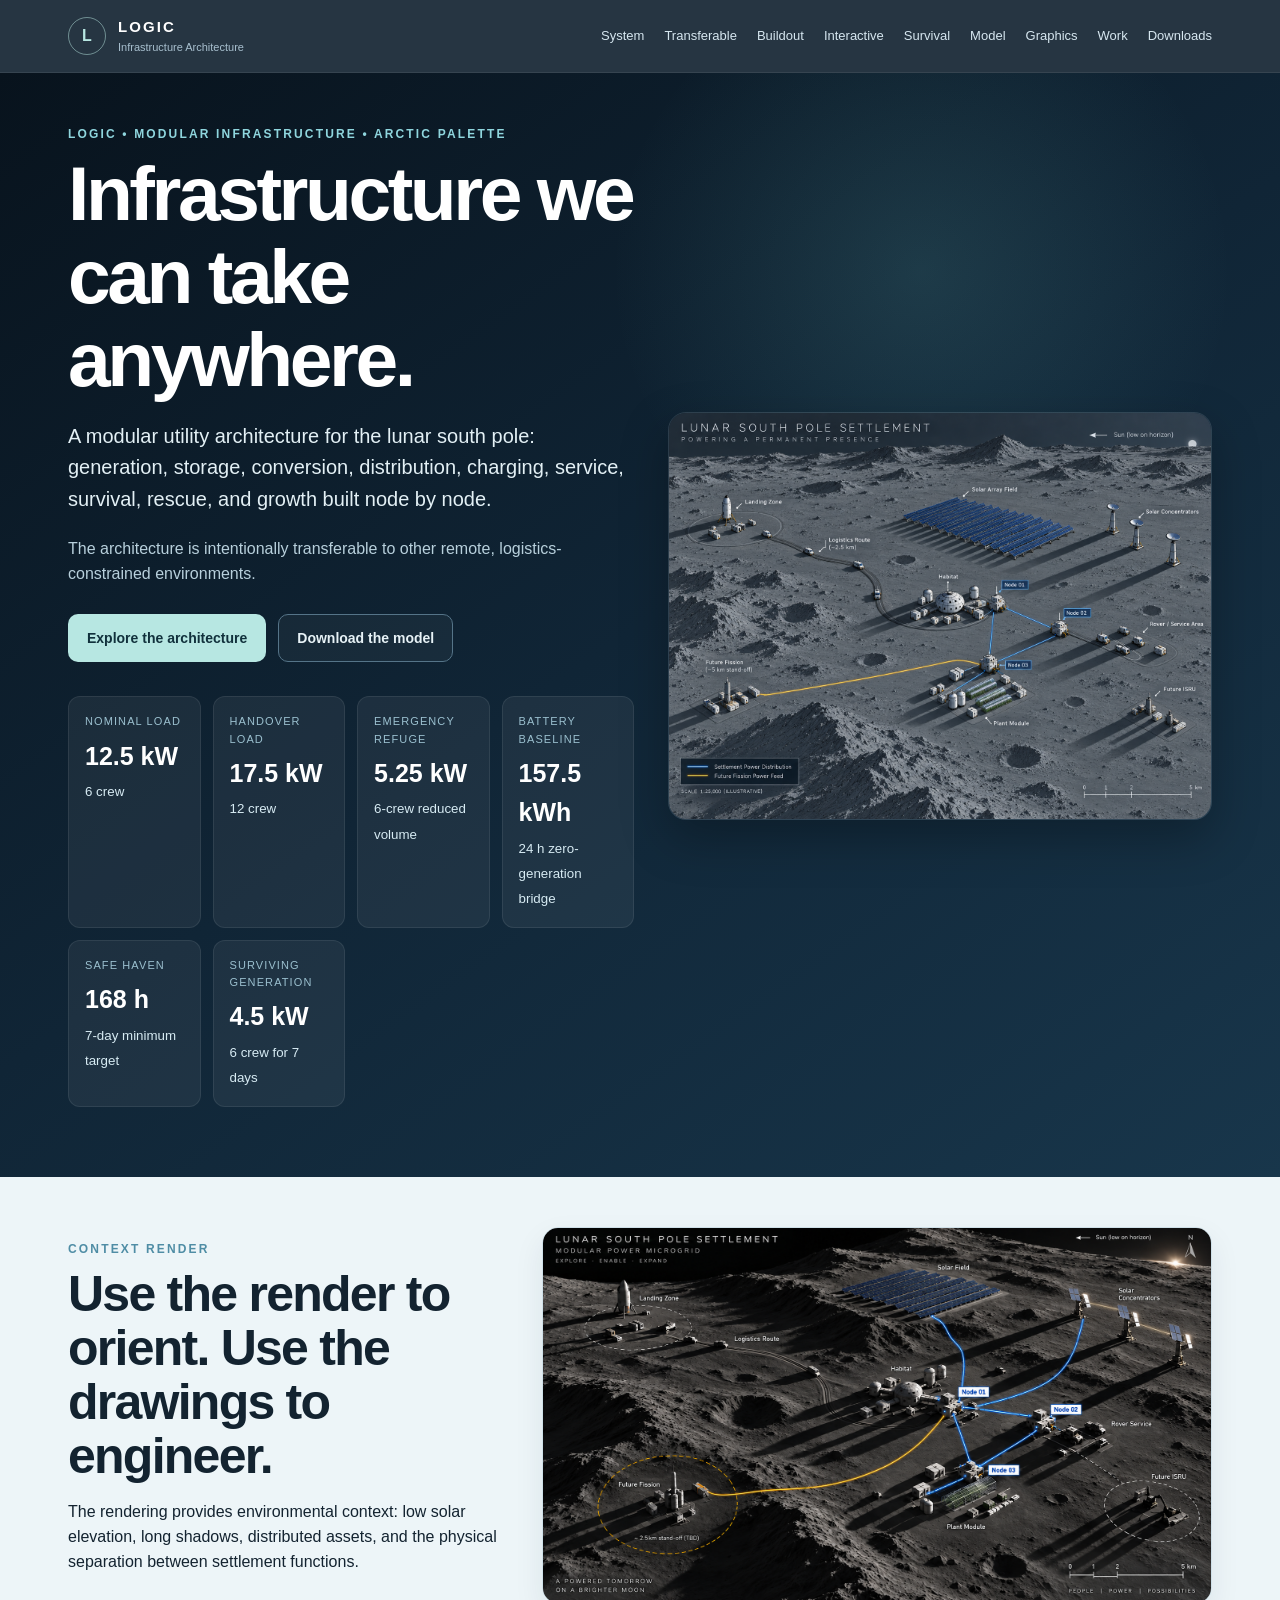
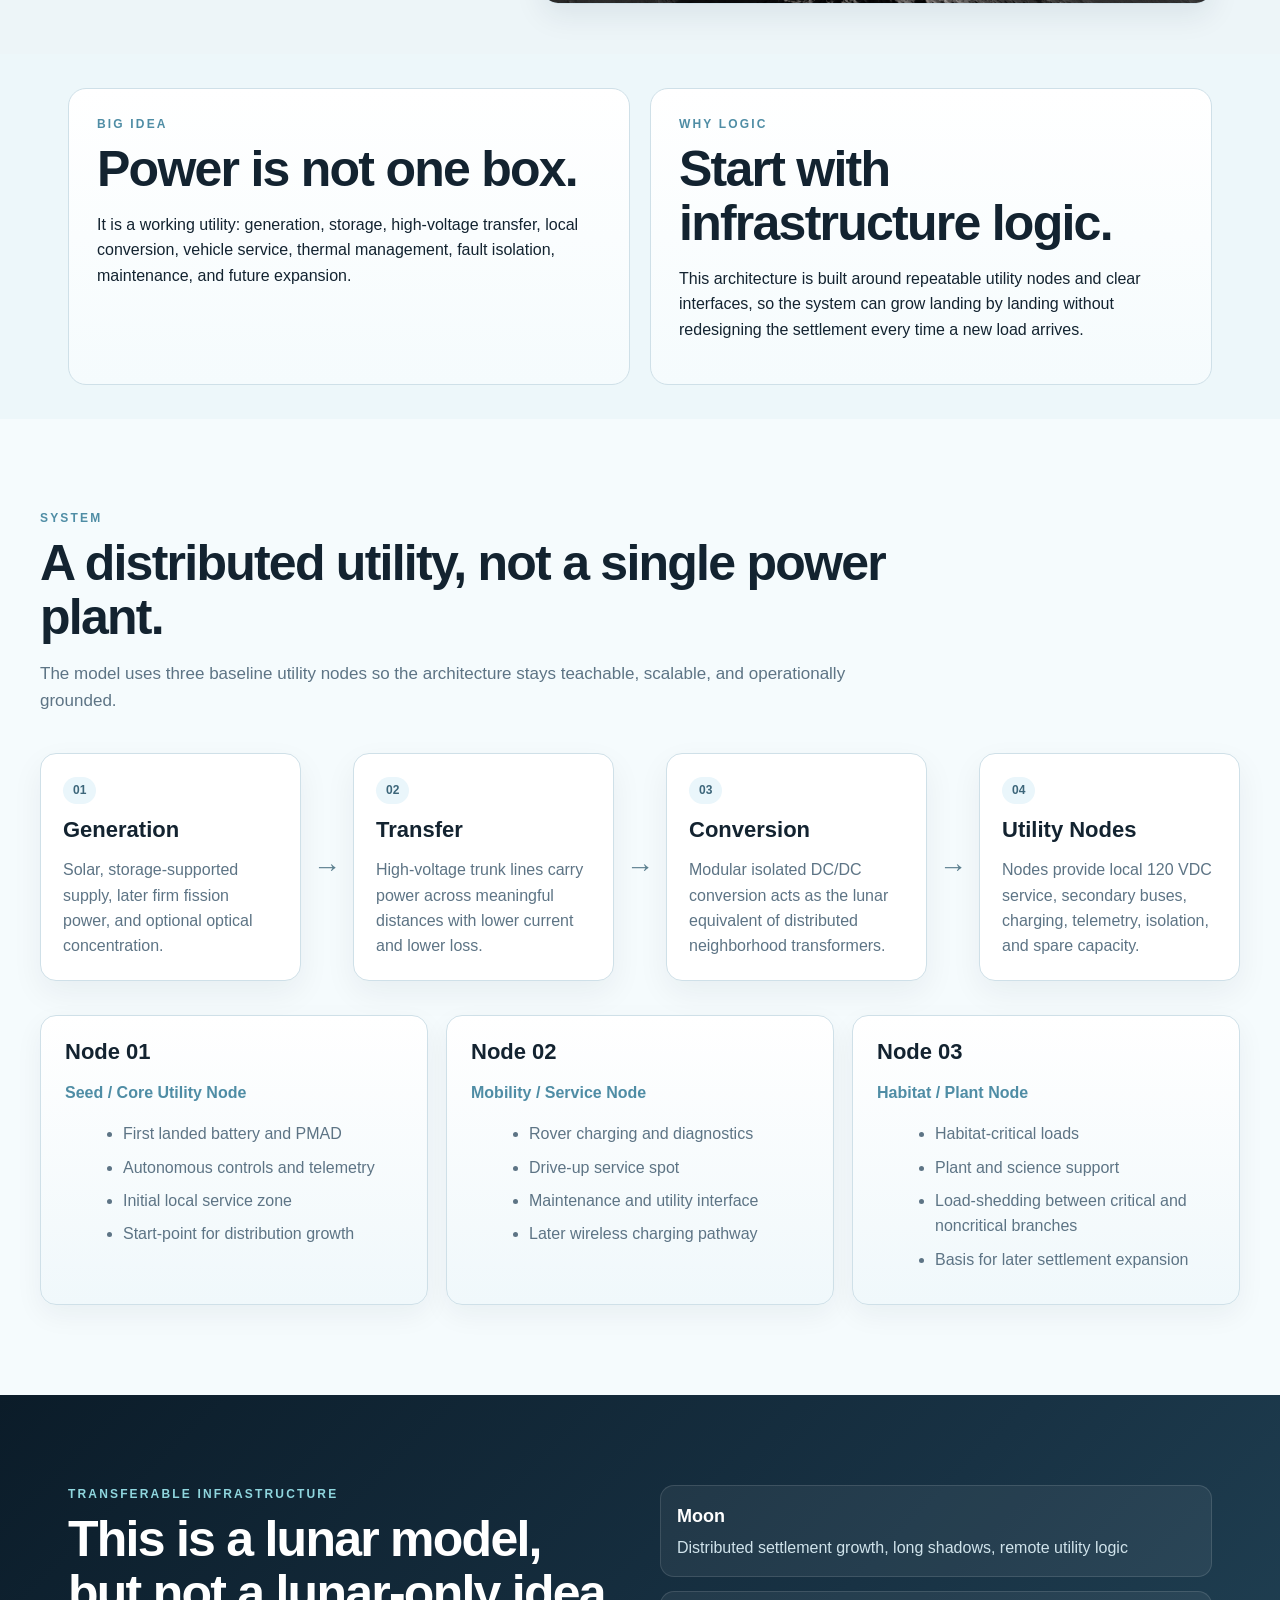
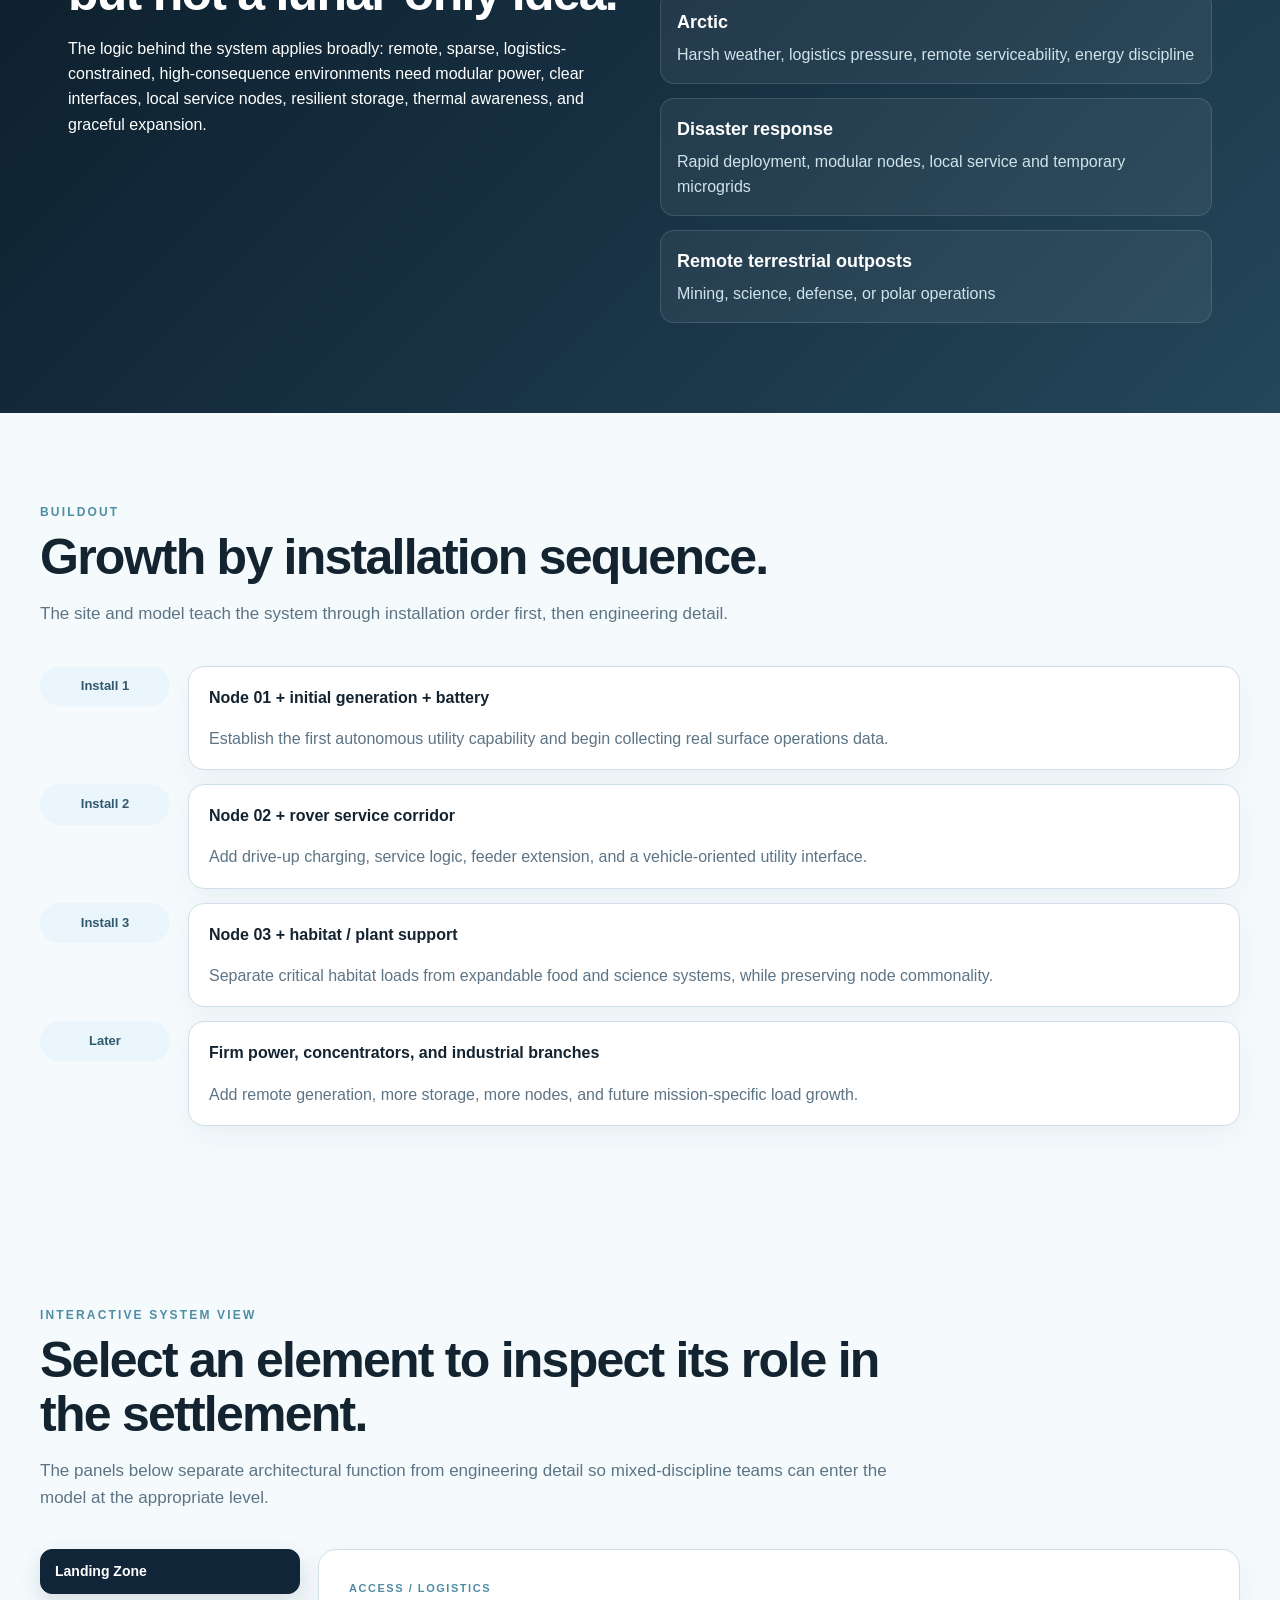
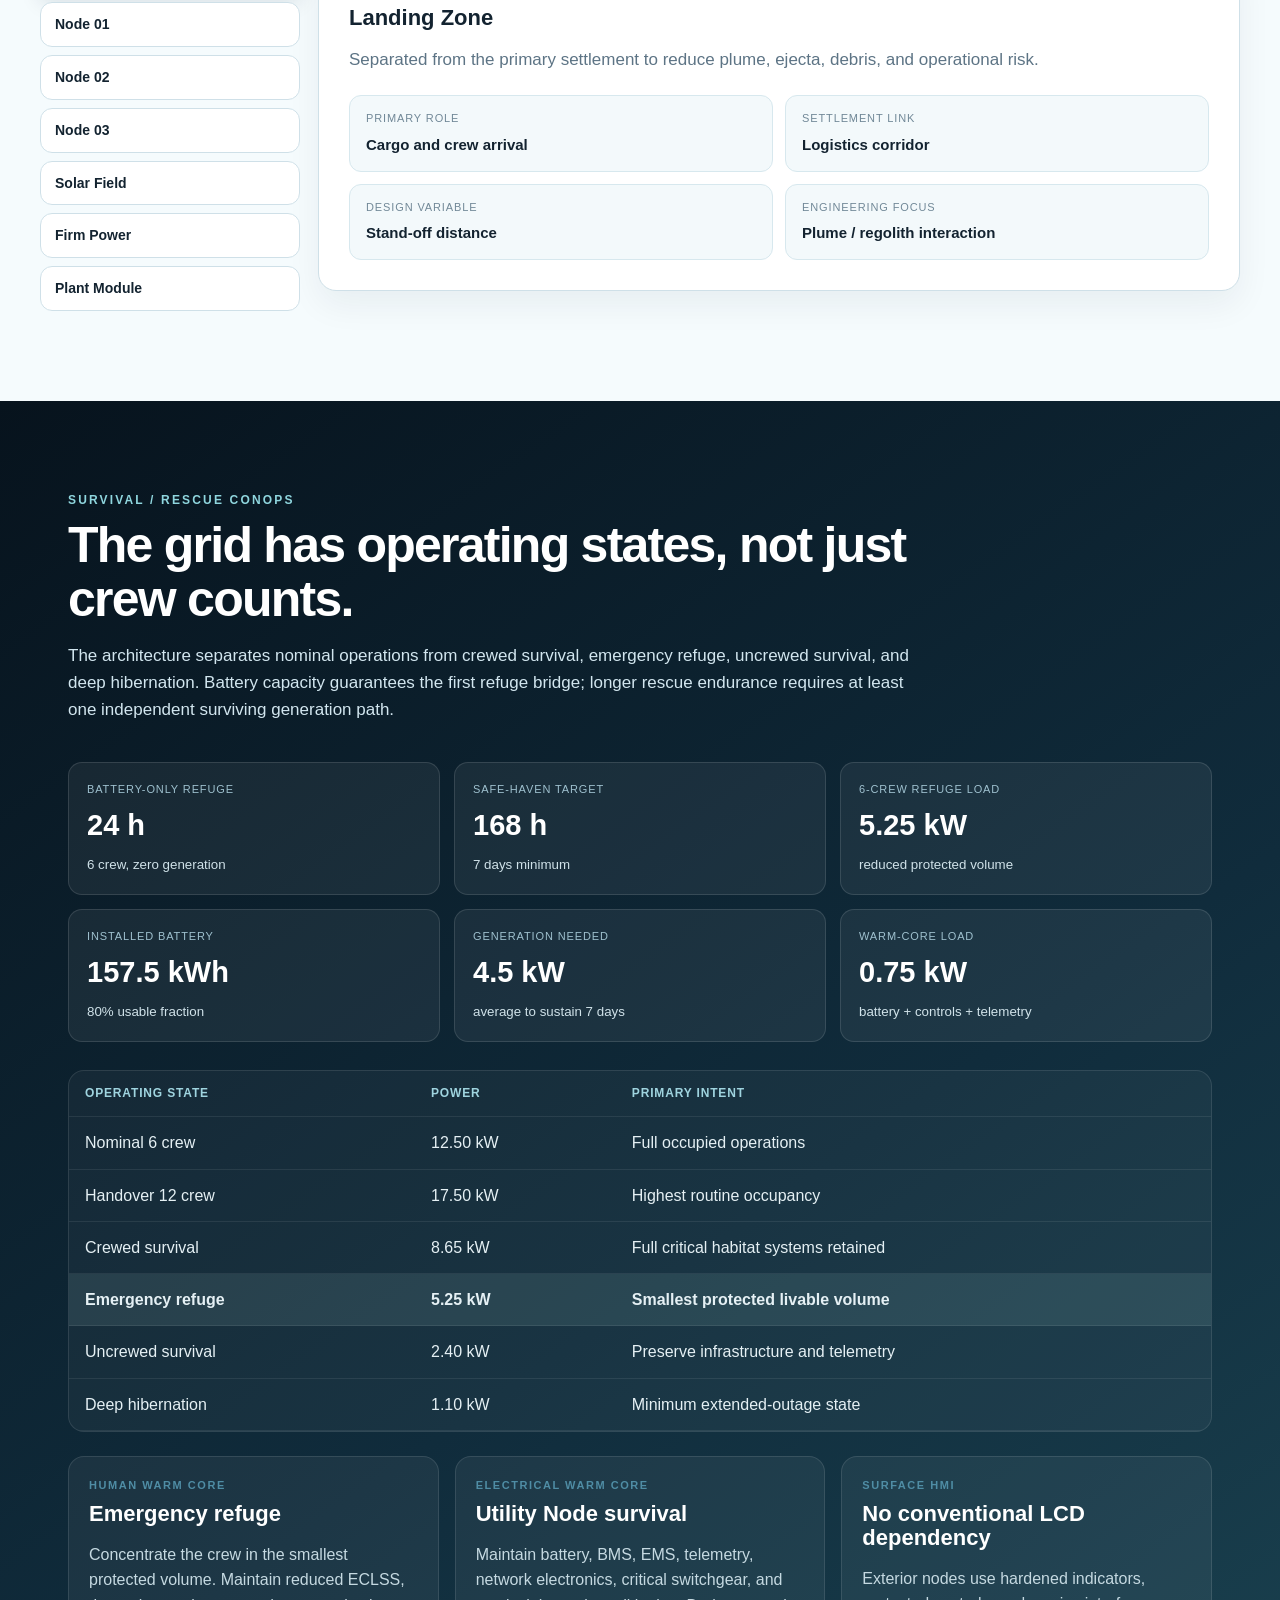
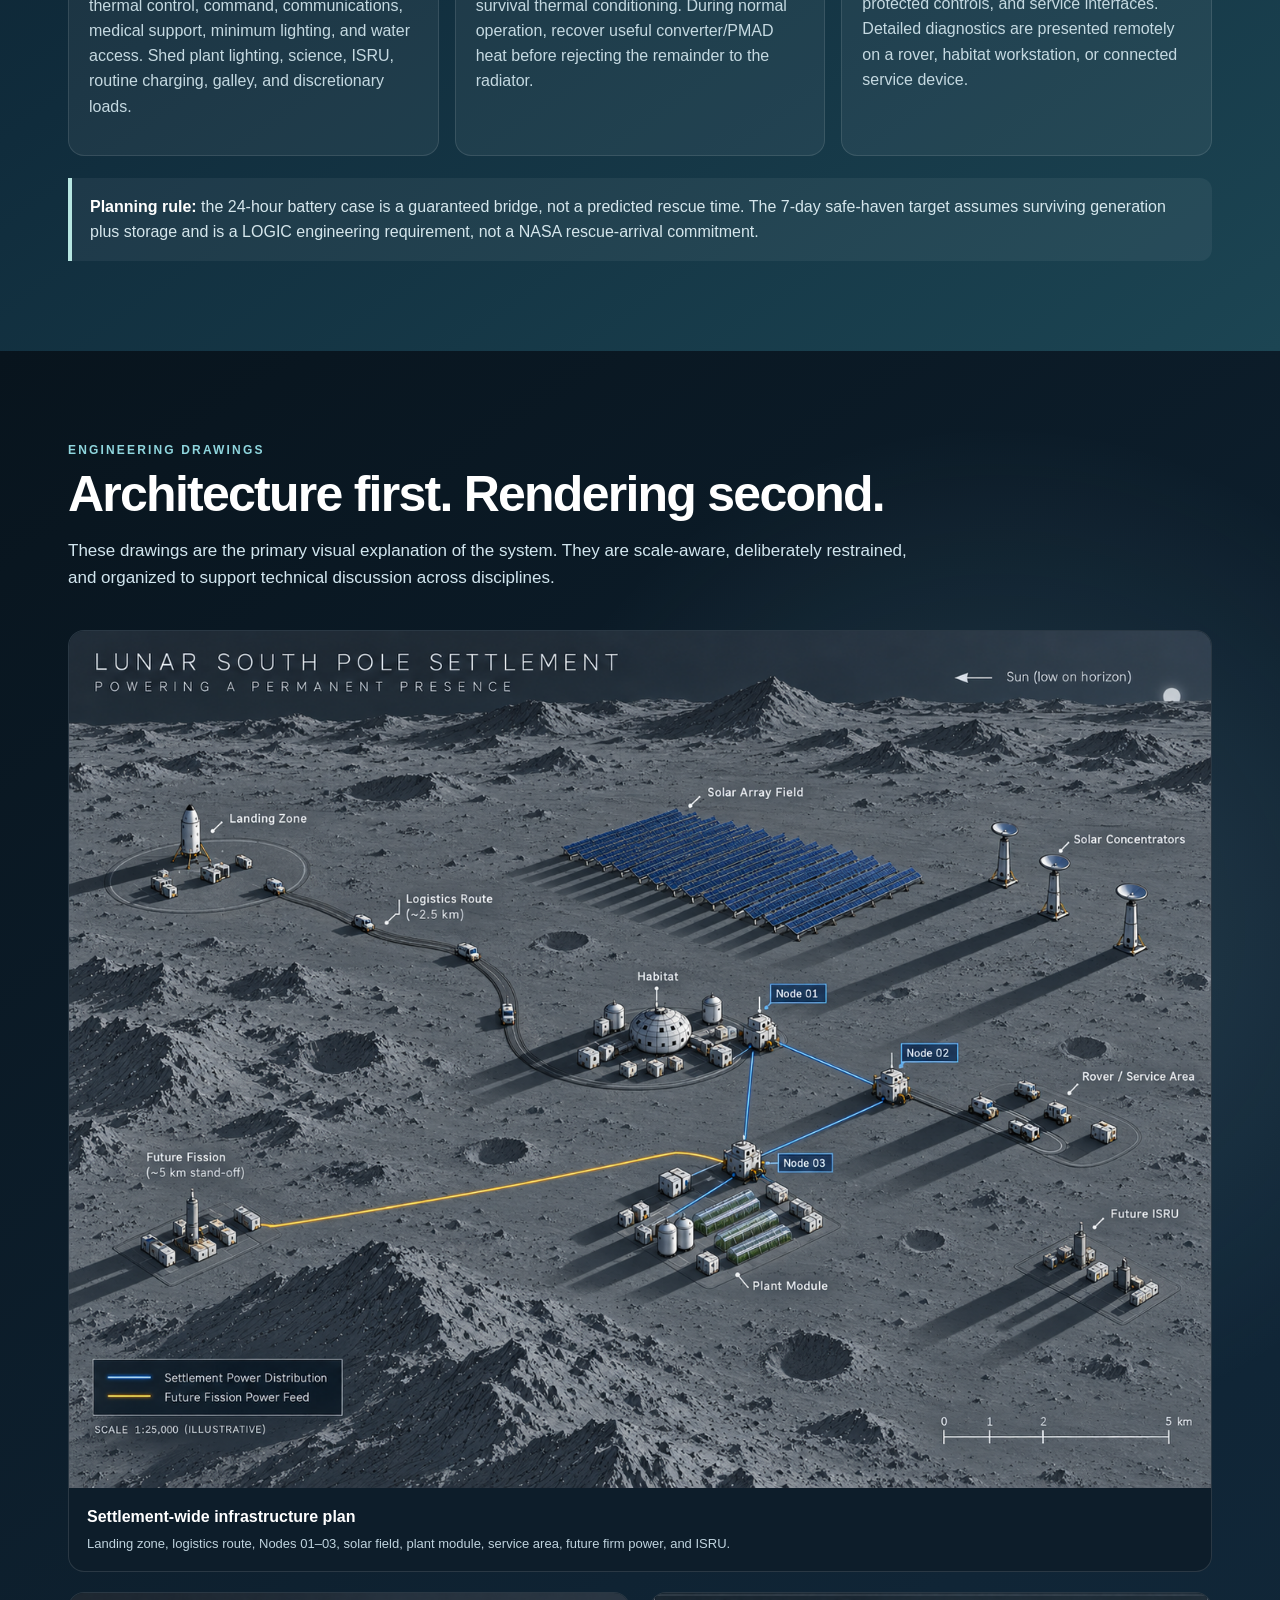
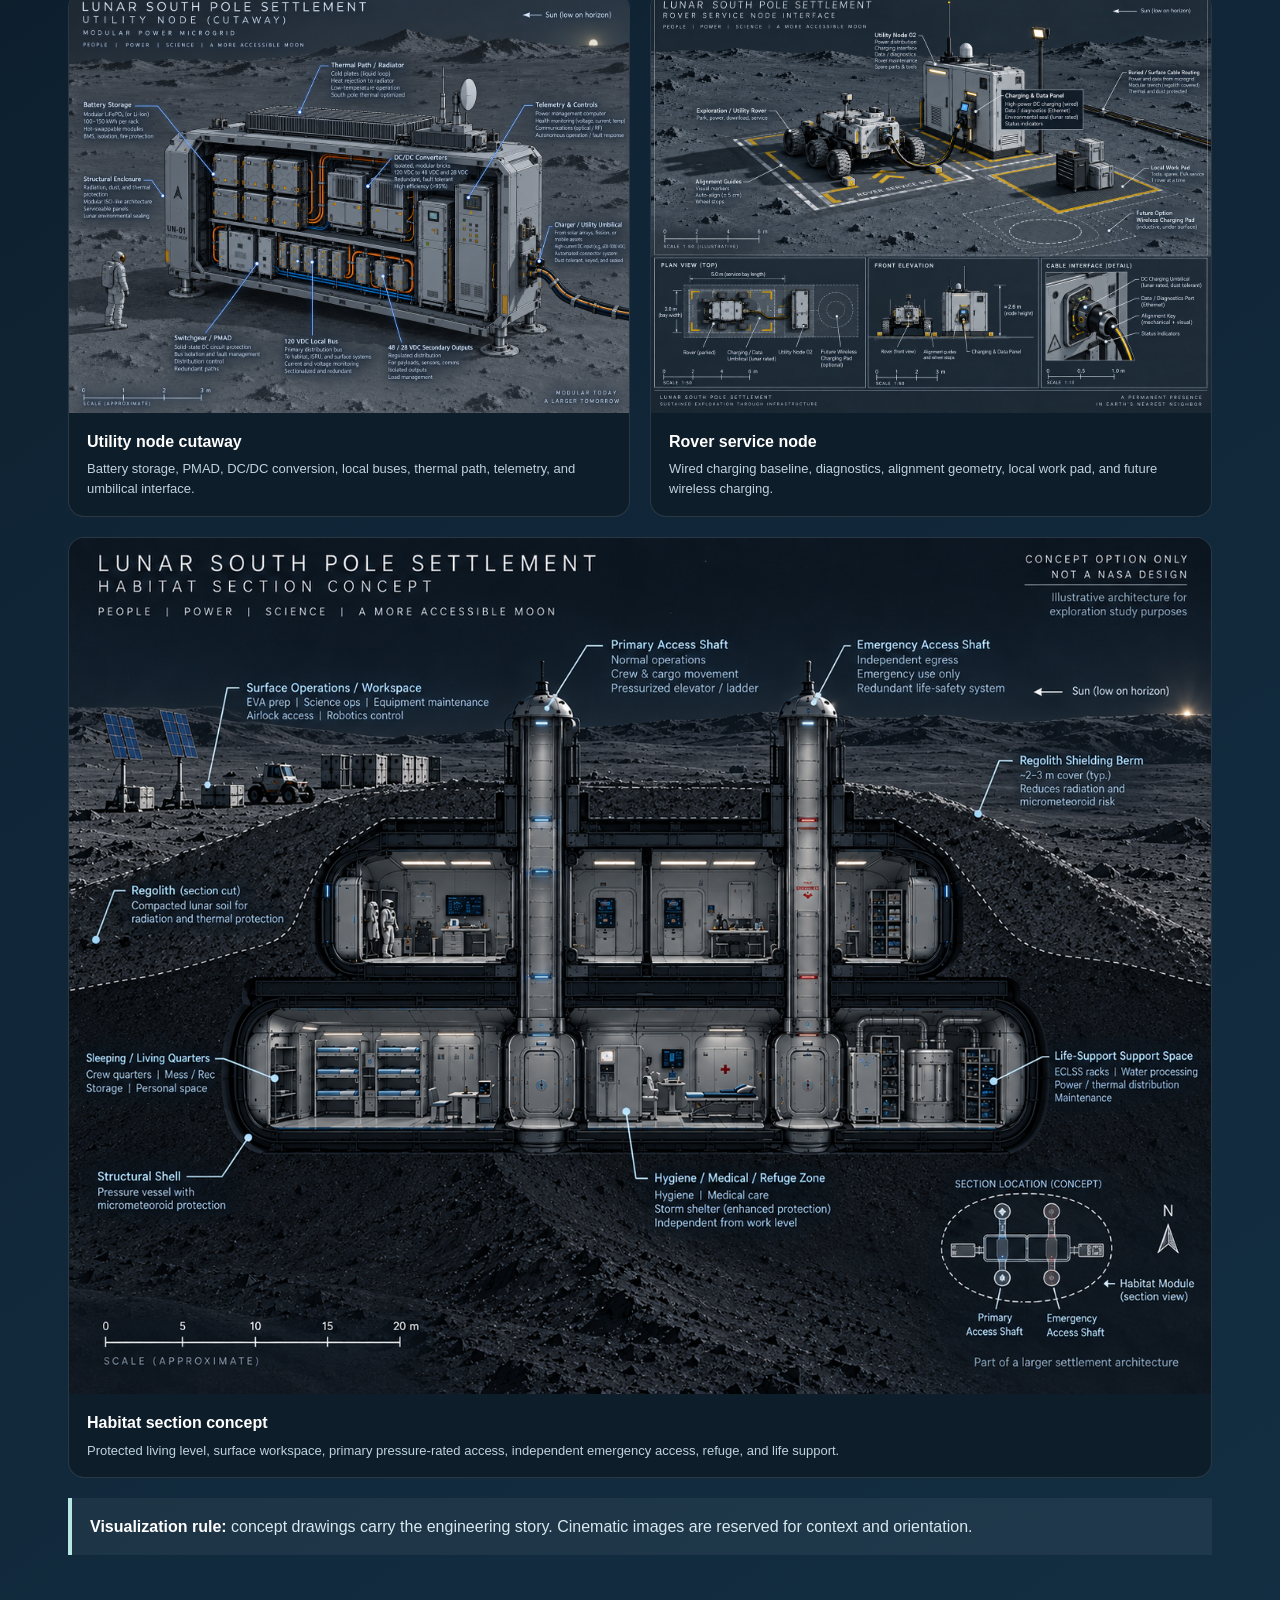
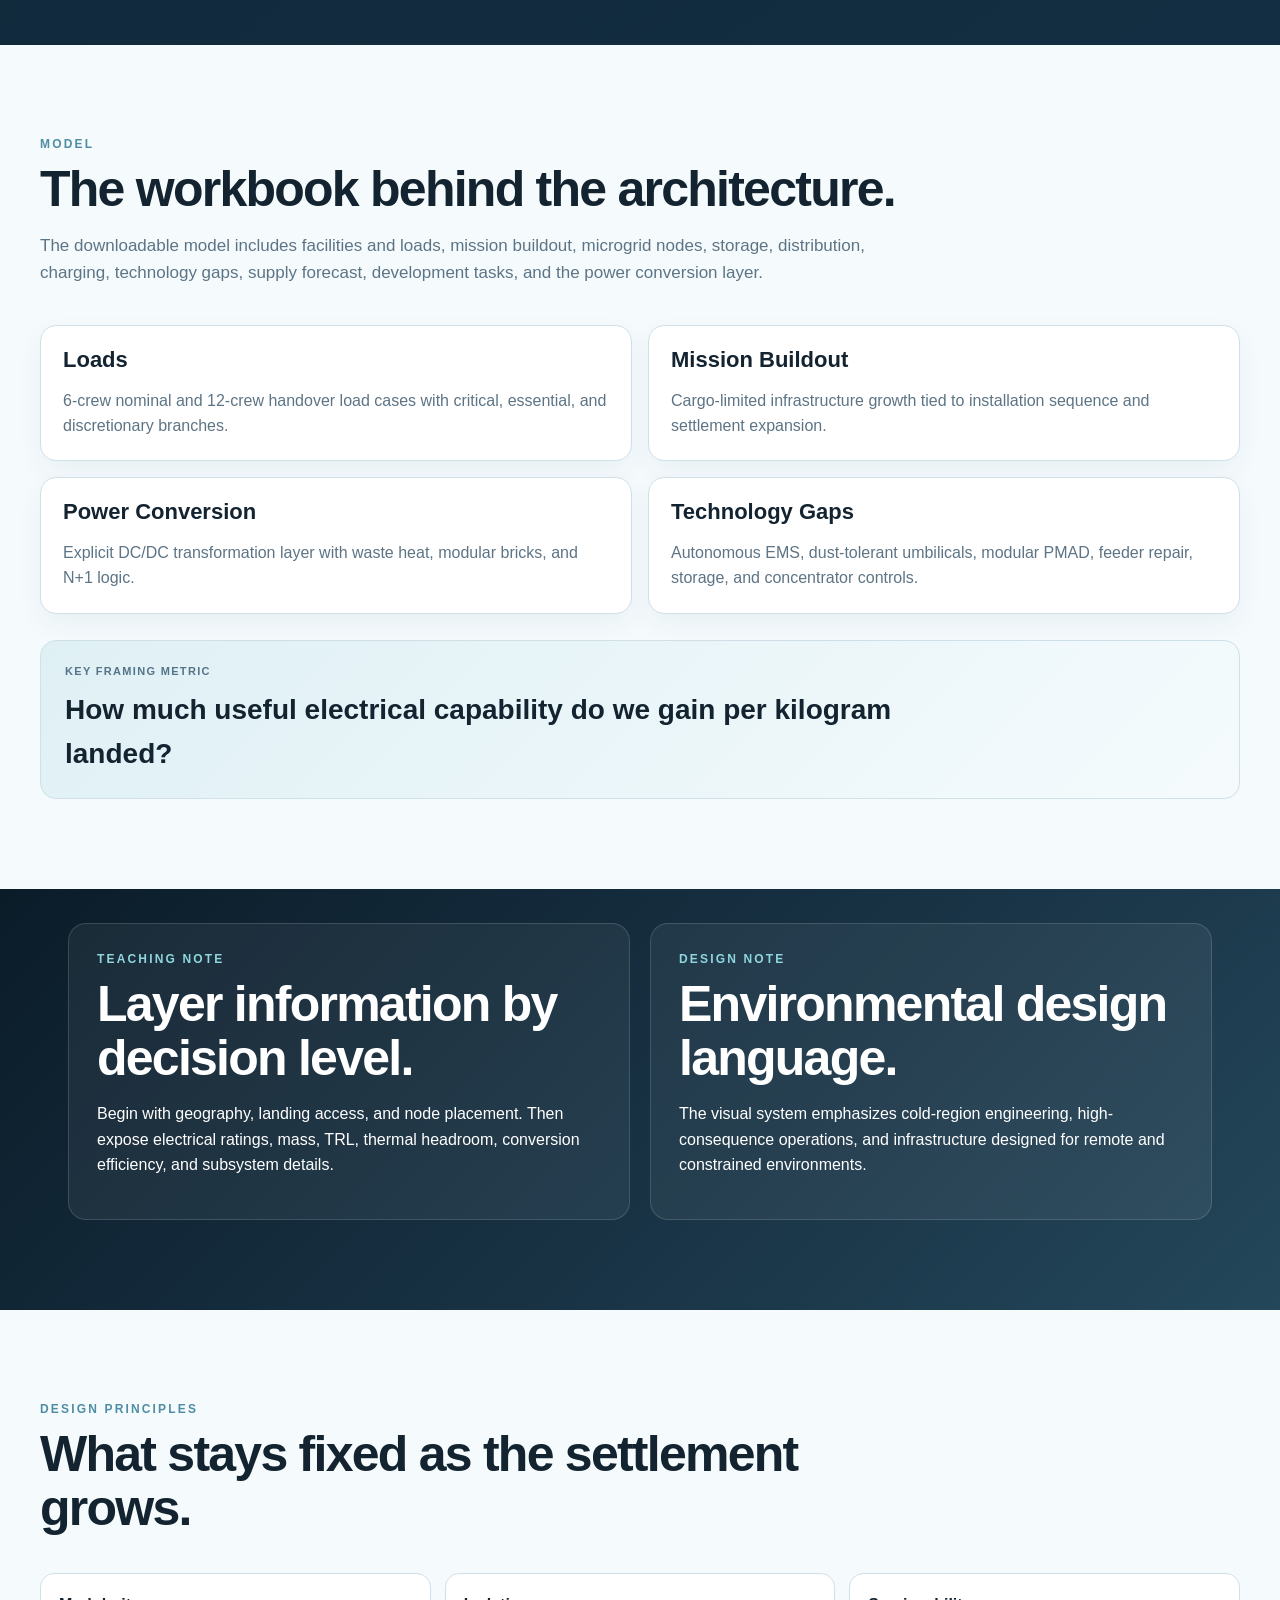
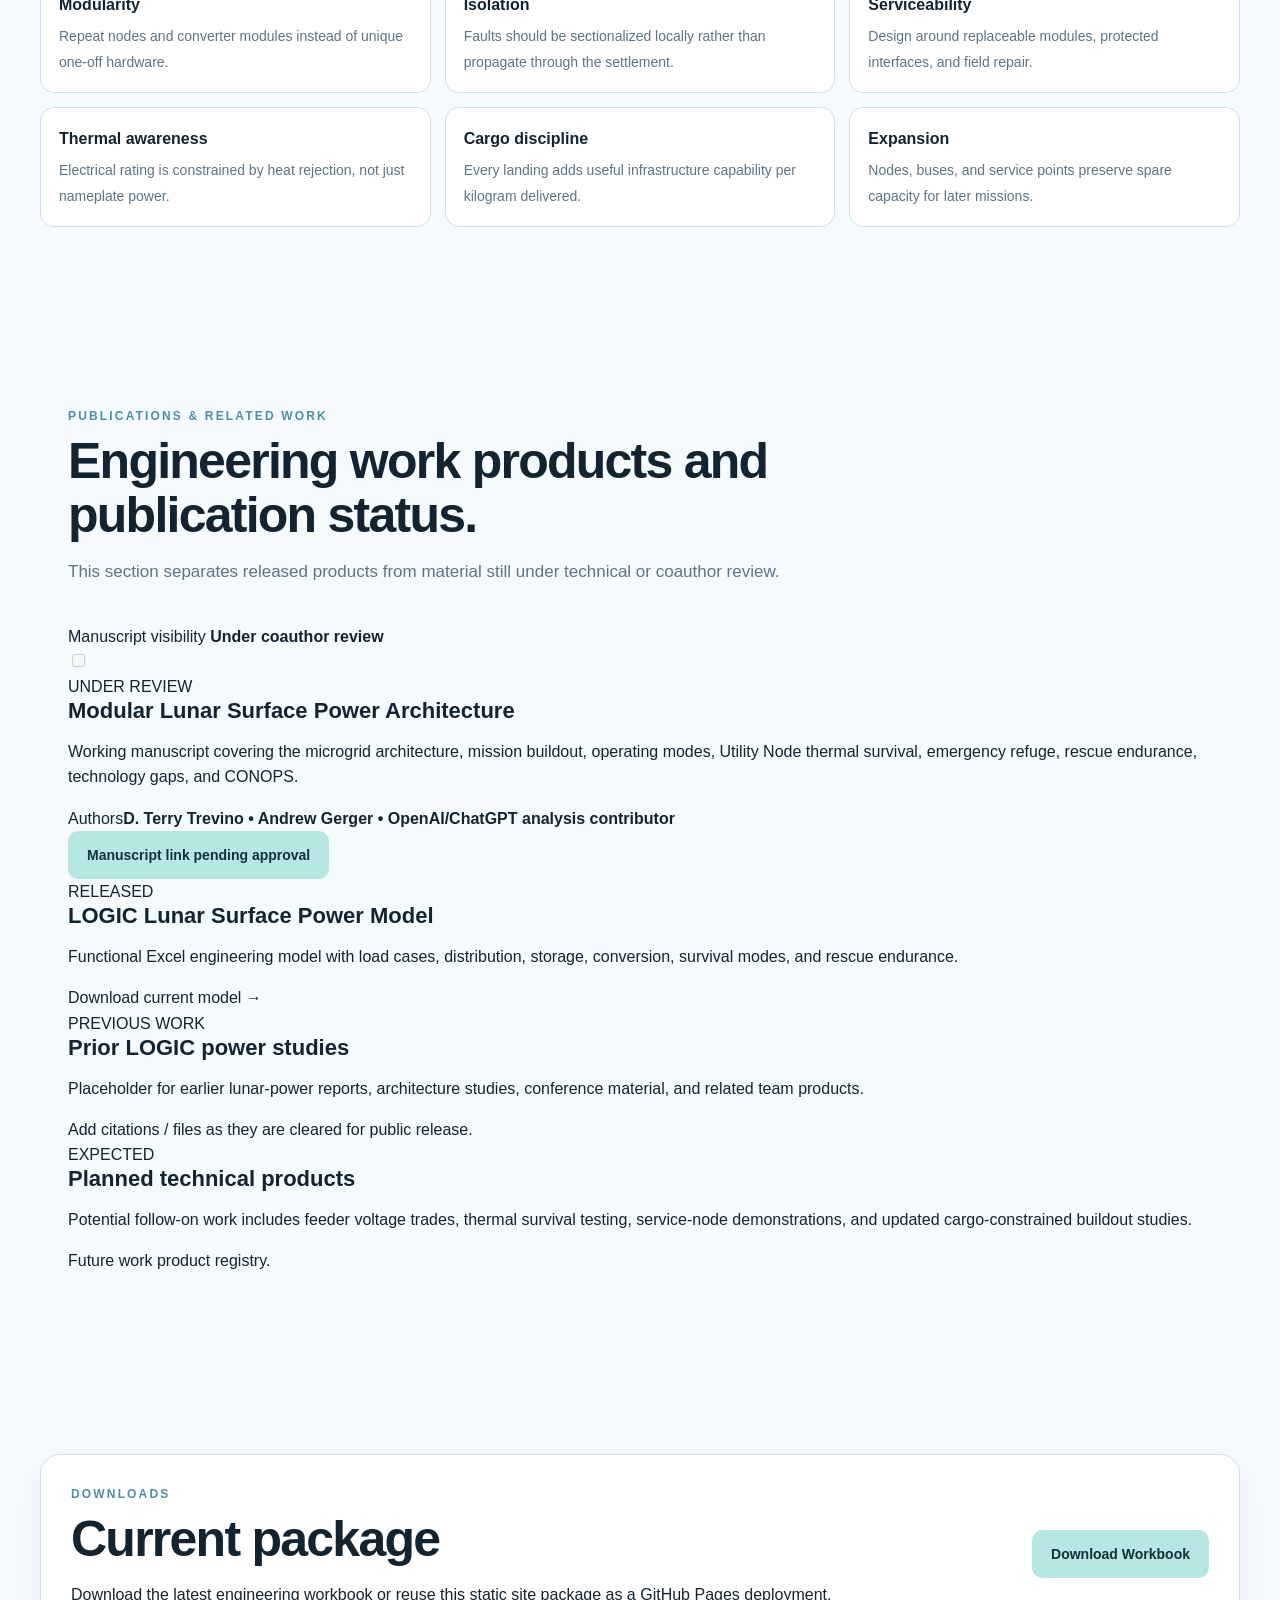
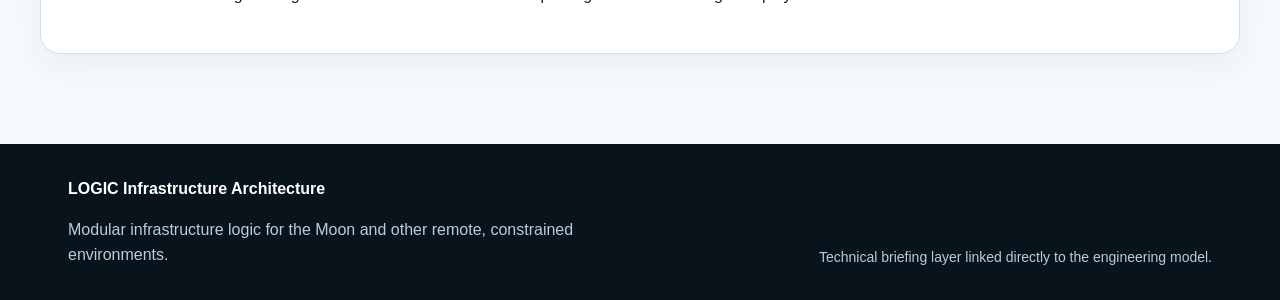
==== index.html @ f807cff0 "Add publication registry and refresh front-page metrics" ====
<!doctype html>
<html lang="en">
<head>
  <meta charset="utf-8" />
  <meta name="viewport" content="width=device-width,initial-scale=1" />
  <meta name="description" content="LOGIC lunar infrastructure and modular power architecture. Transferable utility infrastructure for the Moon, polar environments, and remote outposts." />
  <title>LOGIC Infrastructure Architecture</title>
  <link rel="stylesheet" href="style.css" />
</head>
<body>
  <header class="site-header">
    <div class="wrap nav">
      <a class="brand" href="#top">
        <span class="brand-mark">L</span>
        <span class="brand-text">
          <strong>LOGIC</strong>
          <small>Infrastructure Architecture</small>
        </span>
      </a>
      <nav class="links">
        <a href="#system">System</a>
        <a href="#transferable">Transferable</a>
        <a href="#buildout">Buildout</a>
        <a href="#drilldown">Interactive</a>
        <a href="#survival">Survival</a>
        <a href="#model">Model</a>
        <a href="#graphics">Graphics</a>
        <a href="#work">Work</a>
        <a href="#downloads">Downloads</a>
      </nav>
    </div>
  </header>

  <main id="top">
    <section class="hero">
      <div class="wrap hero-grid">
        <div class="hero-copy">
          <p class="eyebrow">LOGIC • MODULAR INFRASTRUCTURE • ARCTIC PALETTE</p>
          <h1>Infrastructure we can take anywhere.</h1>
          <p class="lead">
            A modular utility architecture for the lunar south pole: generation, storage, conversion, distribution, charging, service, survival, rescue, and growth built node by node.
          </p>
          <p class="sublead">
            The architecture is intentionally transferable to other remote, logistics-constrained environments.
          </p>
          <div class="hero-actions">
            <a class="btn primary" href="#system">Explore the architecture</a>
            <a class="btn secondary" href="LOGIC_Lunar_Surface_Power_Dashboard_v5.xlsx" download>Download the model</a>
          </div>
          <div class="hero-metrics six">
            <div class="metric"><span>Nominal load</span><strong>12.5 kW</strong><small>6 crew</small></div>
            <div class="metric"><span>Handover load</span><strong>17.5 kW</strong><small>12 crew</small></div>
            <div class="metric"><span>Emergency refuge</span><strong>5.25 kW</strong><small>6-crew reduced volume</small></div>
            <div class="metric"><span>Battery baseline</span><strong>157.5 kWh</strong><small>24 h zero-generation bridge</small></div>
            <div class="metric"><span>Safe haven</span><strong>168 h</strong><small>7-day minimum target</small></div>
            <div class="metric"><span>Surviving generation</span><strong>4.5 kW</strong><small>6 crew for 7 days</small></div>
          </div>
        </div>

        <div class="hero-visual">
          <img src="settlement_blueprint.png" alt="Lunar south pole settlement engineering drawing">
        </div>
      </div>
    </section>


    <section class="section context-strip">
      <div class="wrap context-grid">
        <div>
          <p class="eyebrow dark">CONTEXT RENDER</p>
          <h2>Use the render to orient. Use the drawings to engineer.</h2>
          <p>
            The rendering provides environmental context: low solar elevation, long shadows, distributed assets,
            and the physical separation between settlement functions.
          </p>
        </div>
        <img src="lunar_south_pole_settlement_microgrid.png" alt="Lunar settlement context rendering">
      </div>
    </section>

    <section class="section intro-band">
      <div class="wrap split-2">
        <div class="panel soft">
          <p class="eyebrow dark">BIG IDEA</p>
          <h2>Power is not one box.</h2>
          <p>
            It is a working utility: generation, storage, high-voltage transfer, local conversion,
            vehicle service, thermal management, fault isolation, maintenance, and future expansion.
          </p>
        </div>
        <div class="panel soft">
          <p class="eyebrow dark">WHY LOGIC</p>
          <h2>Start with infrastructure logic.</h2>
          <p>
            This architecture is built around repeatable utility nodes and clear interfaces, so the
            system can grow landing by landing without redesigning the settlement every time a new load arrives.
          </p>
        </div>
      </div>
    </section>

    <section class="section wrap" id="system">
      <div class="section-head">
        <p class="eyebrow dark">SYSTEM</p>
        <h2>A distributed utility, not a single power plant.</h2>
        <p>
          The model uses three baseline utility nodes so the architecture stays teachable, scalable,
          and operationally grounded.
        </p>
      </div>

      <div class="process-row">
        <div class="process-card">
          <span>01</span>
          <h3>Generation</h3>
          <p>Solar, storage-supported supply, later firm fission power, and optional optical concentration.</p>
        </div>
        <div class="connector">→</div>
        <div class="process-card">
          <span>02</span>
          <h3>Transfer</h3>
          <p>High-voltage trunk lines carry power across meaningful distances with lower current and lower loss.</p>
        </div>
        <div class="connector">→</div>
        <div class="process-card">
          <span>03</span>
          <h3>Conversion</h3>
          <p>Modular isolated DC/DC conversion acts as the lunar equivalent of distributed neighborhood transformers.</p>
        </div>
        <div class="connector">→</div>
        <div class="process-card">
          <span>04</span>
          <h3>Utility Nodes</h3>
          <p>Nodes provide local 120 VDC service, secondary buses, charging, telemetry, isolation, and spare capacity.</p>
        </div>
      </div>

      <div class="cards three">
        <article class="card ice">
          <h3>Node 01</h3>
          <p class="card-sub">Seed / Core Utility Node</p>
          <ul>
            <li>First landed battery and PMAD</li>
            <li>Autonomous controls and telemetry</li>
            <li>Initial local service zone</li>
            <li>Start-point for distribution growth</li>
          </ul>
        </article>
        <article class="card ice">
          <h3>Node 02</h3>
          <p class="card-sub">Mobility / Service Node</p>
          <ul>
            <li>Rover charging and diagnostics</li>
            <li>Drive-up service spot</li>
            <li>Maintenance and utility interface</li>
            <li>Later wireless charging pathway</li>
          </ul>
        </article>
        <article class="card ice">
          <h3>Node 03</h3>
          <p class="card-sub">Habitat / Plant Node</p>
          <ul>
            <li>Habitat-critical loads</li>
            <li>Plant and science support</li>
            <li>Load-shedding between critical and noncritical branches</li>
            <li>Basis for later settlement expansion</li>
          </ul>
        </article>
      </div>
    </section>

    <section class="section cold" id="transferable">
      <div class="wrap transferable-grid">
        <div>
          <p class="eyebrow">TRANSFERABLE INFRASTRUCTURE</p>
          <h2>This is a lunar model, but not a lunar-only idea.</h2>
          <p>
            The logic behind the system applies broadly: remote, sparse, logistics-constrained, high-consequence environments
            need modular power, clear interfaces, local service nodes, resilient storage, thermal awareness, and graceful expansion.
          </p>
        </div>
        <div class="transfer-list">
          <div><strong>Moon</strong><span>Distributed settlement growth, long shadows, remote utility logic</span></div>
          <div><strong>Arctic</strong><span>Harsh weather, logistics pressure, remote serviceability, energy discipline</span></div>
          <div><strong>Disaster response</strong><span>Rapid deployment, modular nodes, local service and temporary microgrids</span></div>
          <div><strong>Remote terrestrial outposts</strong><span>Mining, science, defense, or polar operations</span></div>
        </div>
      </div>
    </section>

    <section class="section wrap" id="buildout">
      <div class="section-head">
        <p class="eyebrow dark">BUILDOUT</p>
        <h2>Growth by installation sequence.</h2>
        <p>
          The site and model teach the system through installation order first, then engineering detail.
        </p>
      </div>

      <div class="timeline">
        <div class="time-item">
          <div class="time-tag">Install 1</div>
          <div class="time-body"><strong>Node 01 + initial generation + battery</strong><p>Establish the first autonomous utility capability and begin collecting real surface operations data.</p></div>
        </div>
        <div class="time-item">
          <div class="time-tag">Install 2</div>
          <div class="time-body"><strong>Node 02 + rover service corridor</strong><p>Add drive-up charging, service logic, feeder extension, and a vehicle-oriented utility interface.</p></div>
        </div>
        <div class="time-item">
          <div class="time-tag">Install 3</div>
          <div class="time-body"><strong>Node 03 + habitat / plant support</strong><p>Separate critical habitat loads from expandable food and science systems, while preserving node commonality.</p></div>
        </div>
        <div class="time-item">
          <div class="time-tag">Later</div>
          <div class="time-body"><strong>Firm power, concentrators, and industrial branches</strong><p>Add remote generation, more storage, more nodes, and future mission-specific load growth.</p></div>
        </div>
      </div>
    </section>


    <section class="section wrap" id="drilldown">
      <div class="section-head">
        <p class="eyebrow dark">INTERACTIVE SYSTEM VIEW</p>
        <h2>Select an element to inspect its role in the settlement.</h2>
        <p>
          The panels below separate architectural function from engineering detail so mixed-discipline teams
          can enter the model at the appropriate level.
        </p>
      </div>

      <div class="interactive-shell">
        <div class="interactive-menu" role="tablist" aria-label="Infrastructure elements">
          <button class="system-tab active" data-target="landing">Landing Zone</button>
          <button class="system-tab" data-target="node01">Node 01</button>
          <button class="system-tab" data-target="node02">Node 02</button>
          <button class="system-tab" data-target="node03">Node 03</button>
          <button class="system-tab" data-target="solar">Solar Field</button>
          <button class="system-tab" data-target="fission">Firm Power</button>
          <button class="system-tab" data-target="plant">Plant Module</button>
        </div>

        <div class="interactive-detail">
          <article class="system-panel active" id="panel-landing">
            <p class="panel-kicker">ACCESS / LOGISTICS</p>
            <h3>Landing Zone</h3>
            <p>Separated from the primary settlement to reduce plume, ejecta, debris, and operational risk.</p>
            <div class="detail-grid">
              <div><span>Primary role</span><strong>Cargo and crew arrival</strong></div>
              <div><span>Settlement link</span><strong>Logistics corridor</strong></div>
              <div><span>Design variable</span><strong>Stand-off distance</strong></div>
              <div><span>Engineering focus</span><strong>Plume / regolith interaction</strong></div>
            </div>
          </article>

          <article class="system-panel" id="panel-node01">
            <p class="panel-kicker">INSTALLED FIRST</p>
            <h3>Utility Node 01 — Seed / Core</h3>
            <p>Establishes the first autonomous electrical utility capability before the settlement becomes crew-dependent.</p>
            <div class="detail-grid">
              <div><span>Battery baseline</span><strong>157.5 kWh refuge case</strong></div>
              <div><span>Local bus</span><strong>120 VDC</strong></div>
              <div><span>Conversion</span><strong>Isolated DC/DC</strong></div>
              <div><span>Warm core</span><strong>0.75 kW survival baseline</strong></div>
            </div>
          </article>

          <article class="system-panel" id="panel-node02">
            <p class="panel-kicker">INSTALLED SECOND</p>
            <h3>Utility Node 02 — Mobility / Service</h3>
            <p>Supports rover turnaround, charging, diagnostics, maintenance, and future automated utility service.</p>
            <div class="detail-grid">
              <div><span>Early charging</span><strong>Wired umbilical</strong></div>
              <div><span>Later charging</span><strong>Wireless / proximity</strong></div>
              <div><span>Priority</span><strong>Mobility resilience</strong></div>
              <div><span>Key gap</span><strong>Dust-tolerant connection</strong></div>
            </div>
          </article>

          <article class="system-panel" id="panel-node03">
            <p class="panel-kicker">INSTALLED THIRD</p>
            <h3>Utility Node 03 — Habitat / Plant</h3>
            <p>Separates crew-critical power from expandable plant, science, and discretionary loads.</p>
            <div class="detail-grid">
              <div><span>Critical loads</span><strong>ECLSS / thermal / comms</strong></div>
              <div><span>Flexible loads</span><strong>Plant lighting / science</strong></div>
              <div><span>Redundancy</span><strong>N+1 conversion target</strong></div>
              <div><span>Expansion</span><strong>Plant + habitat branches</strong></div>
            </div>
          </article>

          <article class="system-panel" id="panel-solar">
            <p class="panel-kicker">VARIABLE GENERATION</p>
            <h3>Solar Field and Concentrators</h3>
            <p>Low solar elevation makes siting, orientation, shadowing, and actuator control fundamental design inputs.</p>
            <div class="detail-grid">
              <div><span>Primary use</span><strong>Electrical generation</strong></div>
              <div><span>Optical use</span><strong>Plant / thermal support</strong></div>
              <div><span>Safe state</span><strong>Defocused / shuttered</strong></div>
              <div><span>Key control</span><strong>Sun-track + exclusion logic</strong></div>
            </div>
          </article>

          <article class="system-panel" id="panel-fission">
            <p class="panel-kicker">FIRM GENERATION</p>
            <h3>Future Firm-Power Node</h3>
            <p>Provides baseload capacity independent of local illumination, with stand-off and feeder routing treated as architecture variables.</p>
            <div class="detail-grid">
              <div><span>Reference class</span><strong>40 kW</strong></div>
              <div><span>Connection</span><strong>HV feeder</strong></div>
              <div><span>Local conversion</span><strong>Near load centers</strong></div>
              <div><span>Design focus</span><strong>Mass / shielding / stand-off</strong></div>
            </div>
          </article>

          <article class="system-panel" id="panel-plant">
            <p class="panel-kicker">EXPANDABLE LOAD</p>
            <h3>Plant Module</h3>
            <p>Starts small, expands in repeatable increments, and uses load shedding plus optical sunlight where practical.</p>
            <div class="detail-grid">
              <div><span>Initial crop area</span><strong>25–50 m²</strong></div>
              <div><span>Expansion</span><strong>100 m²+</strong></div>
              <div><span>Protected loads</span><strong>Pumps / controls / thermal</strong></div>
              <div><span>Flexible loads</span><strong>Lighting</strong></div>
            </div>
          </article>
        </div>
      </div>
    </section>

    

    <section class="section survival-section" id="survival">
      <div class="wrap">
        <div class="section-head light">
          <p class="eyebrow">SURVIVAL / RESCUE CONOPS</p>
          <h2>The grid has operating states, not just crew counts.</h2>
          <p>The architecture separates nominal operations from crewed survival, emergency refuge, uncrewed survival, and deep hibernation. Battery capacity guarantees the first refuge bridge; longer rescue endurance requires at least one independent surviving generation path.</p>
        </div>
        <div class="survival-kpis">
          <div><span>Battery-only refuge</span><strong>24 h</strong><small>6 crew, zero generation</small></div>
          <div><span>Safe-haven target</span><strong>168 h</strong><small>7 days minimum</small></div>
          <div><span>6-crew refuge load</span><strong>5.25 kW</strong><small>reduced protected volume</small></div>
          <div><span>Installed battery</span><strong>157.5 kWh</strong><small>80% usable fraction</small></div>
          <div><span>Generation needed</span><strong>4.5 kW</strong><small>average to sustain 7 days</small></div>
          <div><span>Warm-core load</span><strong>0.75 kW</strong><small>battery + controls + telemetry</small></div>
        </div>
        <div class="mode-table-wrap"><table class="mode-table"><thead><tr><th>Operating state</th><th>Power</th><th>Primary intent</th></tr></thead><tbody>
          <tr><td>Nominal 6 crew</td><td>12.50 kW</td><td>Full occupied operations</td></tr>
          <tr><td>Handover 12 crew</td><td>17.50 kW</td><td>Highest routine occupancy</td></tr>
          <tr><td>Crewed survival</td><td>8.65 kW</td><td>Full critical habitat systems retained</td></tr>
          <tr class="highlight"><td>Emergency refuge</td><td>5.25 kW</td><td>Smallest protected livable volume</td></tr>
          <tr><td>Uncrewed survival</td><td>2.40 kW</td><td>Preserve infrastructure and telemetry</td></tr>
          <tr><td>Deep hibernation</td><td>1.10 kW</td><td>Minimum extended-outage state</td></tr>
        </tbody></table></div>
        <div class="survival-grid">
          <article><p class="panel-kicker">HUMAN WARM CORE</p><h3>Emergency refuge</h3><p>Concentrate the crew in the smallest protected volume. Maintain reduced ECLSS, thermal control, command, communications, medical support, minimum lighting, and water access. Shed plant lighting, science, ISRU, routine charging, galley, and discretionary loads.</p></article>
          <article><p class="panel-kicker">ELECTRICAL WARM CORE</p><h3>Utility Node survival</h3><p>Maintain battery, BMS, EMS, telemetry, network electronics, critical switchgear, and survival thermal conditioning. During normal operation, recover useful converter/PMAD heat before rejecting the remainder to the radiator.</p></article>
          <article><p class="panel-kicker">SURFACE HMI</p><h3>No conventional LCD dependency</h3><p>Exterior nodes use hardened indicators, protected controls, and service interfaces. Detailed diagnostics are presented remotely on a rover, habitat workstation, or connected service device.</p></article>
        </div>
        <div class="rescue-note"><strong>Planning rule:</strong> the 24-hour battery case is a guaranteed bridge, not a predicted rescue time. The 7-day safe-haven target assumes surviving generation plus storage and is a LOGIC engineering requirement, not a NASA rescue-arrival commitment.</div>
      </div>
    </section>

    <section class="section map-block" id="graphics">
      <div class="wrap">
        <div class="section-head light">
          <p class="eyebrow">ENGINEERING DRAWINGS</p>
          <h2>Architecture first. Rendering second.</h2>
          <p>
            These drawings are the primary visual explanation of the system. They are scale-aware,
            deliberately restrained, and organized to support technical discussion across disciplines.
          </p>
        </div>

        <div class="drawing-grid">
          <figure class="drawing-card feature">
            <img src="settlement_blueprint.png" alt="Settlement-wide engineering drawing">
            <figcaption>
              <strong>Settlement-wide infrastructure plan</strong>
              <span>Landing zone, logistics route, Nodes 01–03, solar field, plant module, service area, future firm power, and ISRU.</span>
            </figcaption>
          </figure>

          <figure class="drawing-card">
            <img src="utility_node_cutaway.png" alt="Utility node engineering cutaway">
            <figcaption>
              <strong>Utility node cutaway</strong>
              <span>Battery storage, PMAD, DC/DC conversion, local buses, thermal path, telemetry, and umbilical interface.</span>
            </figcaption>
          </figure>

          <figure class="drawing-card">
            <img src="rover_service_blueprint.png" alt="Rover service node interface drawing">
            <figcaption>
              <strong>Rover service node</strong>
              <span>Wired charging baseline, diagnostics, alignment geometry, local work pad, and future wireless charging.</span>
            </figcaption>
          </figure>

          <figure class="drawing-card feature">
            <img src="habitat_blueprint.png" alt="Habitat section with primary and emergency access shafts">
            <figcaption>
              <strong>Habitat section concept</strong>
              <span>Protected living level, surface workspace, primary pressure-rated access, independent emergency access, refuge, and life support.</span>
            </figcaption>
          </figure>
        </div>

        <div class="visual-note">
          <strong>Visualization rule:</strong>
          concept drawings carry the engineering story. Cinematic images are reserved for context and orientation.
        </div>
      </div>
    </section>


    <section class="section wrap" id="model">
      <div class="section-head">
        <p class="eyebrow dark">MODEL</p>
        <h2>The workbook behind the architecture.</h2>
        <p>
          The downloadable model includes facilities and loads, mission buildout, microgrid nodes, storage,
          distribution, charging, technology gaps, supply forecast, development tasks, and the power conversion layer.
        </p>
      </div>

      <div class="model-grid">
        <div class="model-card">
          <h3>Loads</h3>
          <p>6-crew nominal and 12-crew handover load cases with critical, essential, and discretionary branches.</p>
        </div>
        <div class="model-card">
          <h3>Mission Buildout</h3>
          <p>Cargo-limited infrastructure growth tied to installation sequence and settlement expansion.</p>
        </div>
        <div class="model-card">
          <h3>Power Conversion</h3>
          <p>Explicit DC/DC transformation layer with waste heat, modular bricks, and N+1 logic.</p>
        </div>
        <div class="model-card">
          <h3>Technology Gaps</h3>
          <p>Autonomous EMS, dust-tolerant umbilicals, modular PMAD, feeder repair, storage, and concentrator controls.</p>
        </div>
      </div>

      <div class="quote-band">
        <span>Key framing metric</span>
        <strong>How much useful electrical capability do we gain per kilogram landed?</strong>
      </div>
    </section>

    <section class="section cold second-cold">
      <div class="wrap split-2">
        <div class="panel frost">
          <p class="eyebrow">TEACHING NOTE</p>
          <h2>Layer information by decision level.</h2>
          <p>
            Begin with geography, landing access, and node placement. Then expose electrical ratings, mass, TRL, thermal headroom, conversion efficiency, and subsystem details.
          </p>
        </div>
        <div class="panel frost">
          <p class="eyebrow">DESIGN NOTE</p>
          <h2>Environmental design language.</h2>
          <p>
            The visual system emphasizes cold-region engineering, high-consequence operations, and infrastructure designed for remote and constrained environments.
          </p>
        </div>
      </div>
    </section>


    <section class="section wrap" id="principles">
      <div class="section-head">
        <p class="eyebrow dark">DESIGN PRINCIPLES</p>
        <h2>What stays fixed as the settlement grows.</h2>
      </div>
      <div class="principle-grid">
        <div><strong>Modularity</strong><span>Repeat nodes and converter modules instead of unique one-off hardware.</span></div>
        <div><strong>Isolation</strong><span>Faults should be sectionalized locally rather than propagate through the settlement.</span></div>
        <div><strong>Serviceability</strong><span>Design around replaceable modules, protected interfaces, and field repair.</span></div>
        <div><strong>Thermal awareness</strong><span>Electrical rating is constrained by heat rejection, not just nameplate power.</span></div>
        <div><strong>Cargo discipline</strong><span>Every landing adds useful infrastructure capability per kilogram delivered.</span></div>
        <div><strong>Expansion</strong><span>Nodes, buses, and service points preserve spare capacity for later missions.</span></div>
      </div>
    </section>


    <section class="section work-registry" id="work">
      <div class="wrap">
        <div class="section-head">
          <p class="eyebrow dark">PUBLICATIONS & RELATED WORK</p>
          <h2>Engineering work products and publication status.</h2>
          <p>
            This section separates released products from material still under technical or coauthor review.
          </p>
        </div>

        <div class="publication-control">
          <div>
            <span class="status-label">Manuscript visibility</span>
            <strong id="manuscript-status">Under coauthor review</strong>
          </div>
          <label class="switch" title="This is a local preview control. Public release is controlled by a one-line site configuration flag.">
            <input id="manuscript-toggle" type="checkbox" disabled>
            <span class="slider"></span>
          </label>
        </div>

        <div class="work-grid">
          <article class="work-card current">
            <span class="work-state review">UNDER REVIEW</span>
            <h3>Modular Lunar Surface Power Architecture</h3>
            <p>
              Working manuscript covering the microgrid architecture, mission buildout, operating modes,
              Utility Node thermal survival, emergency refuge, rescue endurance, technology gaps, and CONOPS.
            </p>
            <div class="work-meta">
              <span>Authors</span><strong>D. Terry Trevino • Andrew Gerger • OpenAI/ChatGPT analysis contributor</strong>
            </div>
            <div id="manuscript-public-link" class="publication-hidden">
              <a class="btn primary" href="#" aria-disabled="true">Manuscript link pending approval</a>
            </div>
          </article>

          <article class="work-card">
            <span class="work-state released">RELEASED</span>
            <h3>LOGIC Lunar Surface Power Model</h3>
            <p>Functional Excel engineering model with load cases, distribution, storage, conversion, survival modes, and rescue endurance.</p>
            <a class="text-link" href="LOGIC_Lunar_Surface_Power_Dashboard_v5.xlsx" download>Download current model →</a>
          </article>

          <article class="work-card placeholder">
            <span class="work-state planned">PREVIOUS WORK</span>
            <h3>Prior LOGIC power studies</h3>
            <p>Placeholder for earlier lunar-power reports, architecture studies, conference material, and related team products.</p>
            <span class="placeholder-note">Add citations / files as they are cleared for public release.</span>
          </article>

          <article class="work-card placeholder">
            <span class="work-state planned">EXPECTED</span>
            <h3>Planned technical products</h3>
            <p>Potential follow-on work includes feeder voltage trades, thermal survival testing, service-node demonstrations, and updated cargo-constrained buildout studies.</p>
            <span class="placeholder-note">Future work product registry.</span>
          </article>
        </div>
      </div>
    </section>

    <section class="section wrap" id="downloads">
      <div class="download-box">
        <div>
          <p class="eyebrow dark">DOWNLOADS</p>
          <h2>Current package</h2>
          <p>
            Download the latest engineering workbook or reuse this static site package as a GitHub Pages deployment.
          </p>
        </div>
        <div class="download-actions">
          <a class="btn primary" href="LOGIC_Lunar_Surface_Power_Dashboard_v5.xlsx" download>Download Workbook</a>
        </div>
      </div>
    </section>
  </main>

  <footer>
    <div class="wrap footer">
      <div>
        <strong>LOGIC Infrastructure Architecture</strong>
        <p>Modular infrastructure logic for the Moon and other remote, constrained environments.</p>
      </div>
      <div class="foot-right">
        Technical briefing layer linked directly to the engineering model.
      </div>
    </div>
  </footer>

<script>
document.querySelectorAll('.system-tab').forEach(btn => {
  btn.addEventListener('click', () => {
    document.querySelectorAll('.system-tab').forEach(b => b.classList.remove('active'));
    document.querySelectorAll('.system-panel').forEach(p => p.classList.remove('active'));
    btn.classList.add('active');
    const panel = document.getElementById('panel-' + btn.dataset.target);
    if (panel) panel.classList.add('active');
  });
});
</script>


<script>
const MANUSCRIPT_PUBLIC = false;
const manuscriptToggle = document.getElementById('manuscript-toggle');
const manuscriptStatus = document.getElementById('manuscript-status');
const manuscriptLink = document.getElementById('manuscript-public-link');
if (manuscriptToggle && manuscriptStatus && manuscriptLink) {
  manuscriptToggle.checked = MANUSCRIPT_PUBLIC;
  manuscriptStatus.textContent = MANUSCRIPT_PUBLIC ? 'Public release' : 'Under coauthor review';
  manuscriptLink.classList.toggle('publication-hidden', !MANUSCRIPT_PUBLIC);
}
</script>

</body>
</html>
---- style.css ----
:root{
  --navy:#0a1a28;
  --deep:#102638;
  --slate:#294356;
  --ice:#d7ebf3;
  --ice2:#eaf6fb;
  --sky:#95c9dd;
  --teal:#79d0d0;
  --mint:#b7e7e2;
  --text:#132330;
  --muted:#5d7485;
  --line:#cfe0e8;
  --white:#ffffff;
  --max:1200px;
}
*{box-sizing:border-box}
html{scroll-behavior:smooth}
body{
  margin:0;
  color:var(--text);
  background:#f5fbfd;
  font-family: "Aptos", "Segoe UI", Arial, Helvetica, sans-serif;
  line-height:1.58;
}
img{max-width:100%;display:block}
a{text-decoration:none;color:inherit}
.wrap{max-width:var(--max);margin:auto;padding:0 28px}

.site-header{
  position:sticky;top:0;z-index:40;
  background:rgba(10,26,40,.88);
  backdrop-filter:blur(10px);
  border-bottom:1px solid rgba(255,255,255,.08);
}
.nav{
  min-height:72px;display:flex;align-items:center;justify-content:space-between;color:#fff;
}
.brand{display:flex;align-items:center;gap:12px}
.brand-mark{
  width:38px;height:38px;border-radius:50%;
  display:grid;place-items:center;
  color:var(--mint);border:1px solid rgba(183,231,226,.5);font-weight:800;
}
.brand-text strong{display:block;letter-spacing:.14em;font-size:15px}
.brand-text small{display:block;color:#a8c0cf;font-size:11px}
.links{display:flex;gap:20px;font-size:13px;color:#d6e7f0}
.links a:hover{color:#fff}

.hero{
  color:#fff;
  background:
    radial-gradient(circle at 72% 18%, rgba(121,208,208,.14), transparent 24%),
    linear-gradient(145deg, #08131d 0%, #102536 50%, #18364b 100%);
  padding:52px 0 70px;
}
.hero-grid{
  display:grid;grid-template-columns:1.02fr .98fr;gap:34px;align-items:center;
}
.eyebrow{
  margin:0 0 8px;
  text-transform:uppercase;
  letter-spacing:.18em;
  font-size:12px;
  font-weight:800;
  color:#8fd6de;
}
.eyebrow.dark{color:#4f8da5}
h1,h2,h3{line-height:1.08;margin-top:0}
h1{font-size:clamp(44px,6vw,78px);letter-spacing:-.045em;margin-bottom:20px}
h2{font-size:clamp(30px,4vw,50px);letter-spacing:-.035em;margin-bottom:16px}
h3{font-size:22px;margin-bottom:10px}
.lead{font-size:20px;color:#e3f0f5;max-width:720px}
.sublead{font-size:16px;color:#b8d0dc;max-width:680px}
.hero-actions{display:flex;gap:12px;flex-wrap:wrap;margin:28px 0 34px}
.btn{
  display:inline-flex;align-items:center;justify-content:center;
  padding:12px 18px;border-radius:10px;font-weight:750;font-size:14px;
  border:1px solid transparent;transition:.2s ease;
}
.btn.primary{background:var(--mint);color:#11313c}
.btn.primary:hover{transform:translateY(-1px)}
.btn.secondary{border-color:#557488;color:#e7f2f6;background:rgba(255,255,255,.04)}
.hero-metrics{display:grid;grid-template-columns:repeat(4,1fr);gap:12px}
.metric{
  background:rgba(255,255,255,.06);
  border:1px solid rgba(255,255,255,.08);
  border-radius:12px;padding:16px;
}
.metric span{display:block;font-size:11px;text-transform:uppercase;letter-spacing:.1em;color:#9bc0cf}
.metric strong{display:block;font-size:25px;margin:6px 0 2px}
.metric small{color:#d7ebf3}
.hero-visual img{
  border-radius:18px;
  box-shadow:0 18px 48px rgba(0,0,0,.28);
  border:1px solid rgba(255,255,255,.12);
}

.section{padding:90px 0}
.intro-band{padding:34px 0;background:#edf7fa}
.split-2{display:grid;grid-template-columns:1fr 1fr;gap:20px}
.panel{
  border-radius:18px;padding:26px 28px;border:1px solid var(--line);
}
.panel.soft{background:linear-gradient(180deg,#ffffff 0%, #f5fbfd 100%)}
.panel.frost{background:rgba(255,255,255,.06);border-color:rgba(255,255,255,.14)}
.section-head{max-width:860px;margin-bottom:38px}
.section-head p:last-child{font-size:17px;color:var(--muted)}
.section-head.light p:last-child{color:#d2e6ef}

.process-row{
  display:grid;grid-template-columns:1fr auto 1fr auto 1fr auto 1fr;
  gap:12px;align-items:stretch;margin-bottom:34px
}
.process-card{
  background:#fff;border:1px solid var(--line);border-radius:16px;padding:22px;
  box-shadow:0 12px 32px rgba(17,42,58,.06)
}
.process-card span{
  display:inline-block;background:var(--ice2);color:#3d667a;border-radius:999px;
  padding:4px 10px;font-size:12px;font-weight:800;margin-bottom:14px
}
.process-card p{color:var(--muted);margin-bottom:0}
.connector{
  display:grid;place-items:center;color:#5d8090;font-size:28px;font-weight:800
}

.cards{display:grid;gap:18px}
.cards.three{grid-template-columns:repeat(3,1fr)}
.card{
  border-radius:16px;padding:24px;border:1px solid var(--line);
}
.card.ice{
  background:linear-gradient(180deg,#ffffff 0%, #f0f8fb 100%);
  box-shadow:0 10px 28px rgba(17,42,58,.055)
}
.card-sub{color:#4f8da5;font-weight:700}
.card ul{margin:14px 0 0 18px;color:var(--muted)}
.card li{margin-bottom:8px}

.cold{
  color:#fff;
  background:linear-gradient(135deg,#0b1c29 0%, #183244 55%, #24475a 100%);
}
.transferable-grid{
  display:grid;grid-template-columns:1fr 1fr;gap:40px;align-items:start
}
.transfer-list{display:grid;gap:14px}
.transfer-list div{
  background:rgba(255,255,255,.06);
  border:1px solid rgba(255,255,255,.12);
  border-radius:14px;padding:16px
}
.transfer-list strong{display:block;font-size:18px;margin-bottom:5px}
.transfer-list span{color:#d0e3eb}

.timeline{display:grid;gap:14px}
.time-item{
  display:grid;grid-template-columns:130px 1fr;gap:18px;align-items:start
}
.time-tag{
  background:var(--ice2);color:#31596d;border-radius:999px;padding:10px 14px;
  font-size:13px;font-weight:800;text-align:center
}
.time-body{
  background:#fff;border:1px solid var(--line);border-radius:16px;padding:18px 20px;
  box-shadow:0 10px 28px rgba(17,42,58,.05)
}
.time-body p{margin-bottom:0;color:var(--muted)}

.map-block{
  color:#fff;
  background:
    radial-gradient(circle at 78% 20%, rgba(149,201,221,.18), transparent 20%),
    linear-gradient(145deg,#08141d 0%, #102536 50%, #132e42 100%);
}
.graphics-grid{display:grid;grid-template-columns:1.15fr .85fr;gap:20px}
.visual-card{
  background:rgba(255,255,255,.05);
  border:1px solid rgba(255,255,255,.12);
  border-radius:18px;overflow:hidden
}
.visual-card img{width:100%;height:100%;object-fit:cover;background:#0e2231}
.visual-card.large img{max-height:620px}
.visual-card:not(.large) img{max-height:620px}
.visual-card figcaption{padding:16px 18px;border-top:1px solid rgba(255,255,255,.08)}
.visual-card strong{display:block}
.visual-card span{display:block;color:#c6dce5;font-size:13px;margin-top:4px}

.model-grid{display:grid;grid-template-columns:repeat(2,1fr);gap:16px}
.model-card{
  background:#fff;border:1px solid var(--line);border-radius:16px;padding:22px;
  box-shadow:0 10px 26px rgba(17,42,58,.05)
}
.model-card p{color:var(--muted);margin-bottom:0}
.quote-band{
  margin-top:26px;padding:22px 24px;border-radius:16px;
  background:linear-gradient(135deg,#dff0f5 0%, #f5fbfd 100%);
  border:1px solid var(--line)
}
.quote-band span{display:block;text-transform:uppercase;letter-spacing:.12em;font-size:11px;color:#557488;font-weight:800}
.quote-band strong{display:block;margin-top:8px;font-size:28px;max-width:900px}

.second-cold{padding-top:34px}
.download-box{
  display:flex;justify-content:space-between;gap:26px;align-items:center;
  background:#fff;border:1px solid var(--line);border-radius:20px;padding:30px;
  box-shadow:0 12px 34px rgba(17,42,58,.06)
}
.download-actions{display:flex;gap:12px;flex-wrap:wrap}

footer{
  background:#09131c;color:#b8ced8;padding:32px 0
}
.footer{
  display:grid;grid-template-columns:1fr 1fr;gap:20px;align-items:end
}
footer strong{color:#fff}
footer p{margin-bottom:0}
.foot-right{text-align:right;font-size:14px}

@media (max-width:980px){
  .links{display:none}
  .hero-grid,.split-2,.transferable-grid,.graphics-grid,.footer,.download-box{grid-template-columns:1fr;display:grid}
  .process-row{grid-template-columns:1fr;gap:10px}
  .connector{transform:rotate(90deg);height:26px}
  .cards.three,.model-grid,.hero-metrics{grid-template-columns:repeat(2,1fr)}
}
@media (max-width:700px){
  .wrap{padding:0 18px}
  .hero{padding-top:34px}
  .cards.three,.model-grid,.hero-metrics{grid-template-columns:1fr}
  .time-item{grid-template-columns:1fr}
  .foot-right{text-align:left}
}

/* Interactive drill-down */
.interactive-shell{
  display:grid;
  grid-template-columns:260px 1fr;
  gap:18px;
  align-items:start;
}
.interactive-menu{
  display:grid;
  gap:8px;
  position:sticky;
  top:96px;
}
.system-tab{
  appearance:none;
  border:1px solid var(--line);
  background:#ffffff;
  color:var(--text);
  border-radius:12px;
  padding:13px 14px;
  text-align:left;
  font:600 14px/1.2 "Aptos","Segoe UI",Arial,Helvetica,sans-serif;
  cursor:pointer;
  transition:.18s ease;
}
.system-tab:hover{
  border-color:#9fc8d7;
  transform:translateX(2px);
}
.system-tab.active{
  background:var(--deep);
  color:#ffffff;
  border-color:var(--deep);
  box-shadow:0 8px 22px rgba(16,38,56,.14);
}
.interactive-detail{
  min-height:360px;
}
.system-panel{
  display:none;
  background:#ffffff;
  border:1px solid var(--line);
  border-radius:18px;
  padding:30px;
  box-shadow:0 14px 34px rgba(17,42,58,.06);
}
.system-panel.active{
  display:block;
}
.panel-kicker{
  margin:0 0 8px;
  color:#4f8da5;
  font-size:11px;
  font-weight:800;
  letter-spacing:.14em;
}
.system-panel > p:not(.panel-kicker){
  color:var(--muted);
  font-size:17px;
  max-width:800px;
}
.detail-grid{
  display:grid;
  grid-template-columns:repeat(2,1fr);
  gap:12px;
  margin-top:22px;
}
.detail-grid div{
  background:#f3f9fb;
  border:1px solid #d7e8ee;
  border-radius:12px;
  padding:14px 16px;
}
.detail-grid span{
  display:block;
  color:#718897;
  font-size:11px;
  text-transform:uppercase;
  letter-spacing:.08em;
}
.detail-grid strong{
  display:block;
  margin-top:5px;
  font-size:15px;
}
@media (max-width:800px){
  .interactive-shell{grid-template-columns:1fr}
  .interactive-menu{
    position:static;
    grid-template-columns:repeat(2,1fr);
  }
  .detail-grid{grid-template-columns:1fr}
}

button, input, select, textarea{
  font-family:"Aptos","Segoe UI",Arial,Helvetica,sans-serif;
}

.context-strip{background:#edf5f8;padding:50px 0}
.context-grid{display:grid;grid-template-columns:.8fr 1.2fr;gap:28px;align-items:center}
.context-grid img{border-radius:16px;border:1px solid var(--line);box-shadow:0 12px 30px rgba(17,42,58,.08)}
.drawing-grid{display:grid;grid-template-columns:1fr 1fr;gap:20px}
.drawing-card{margin:0;background:#0d1d2a;border:1px solid rgba(255,255,255,.12);border-radius:16px;overflow:hidden}
.drawing-card.feature{grid-column:1/-1}
.drawing-card img{width:100%;height:auto;display:block;background:#122331}
.drawing-card figcaption{padding:16px 18px}
.drawing-card figcaption strong{display:block;color:#fff;font-size:16px}
.drawing-card figcaption span{display:block;margin-top:5px;color:#bfd3de;font-size:13px}
.visual-note{margin-top:20px;padding:16px 18px;border-left:4px solid var(--mint);background:rgba(255,255,255,.05);color:#d8e8ef}
.visual-note strong{color:#fff}
.principle-grid{display:grid;grid-template-columns:repeat(3,1fr);gap:14px}
.principle-grid div{background:#fff;border:1px solid var(--line);border-radius:14px;padding:18px}
.principle-grid strong{display:block;margin-bottom:6px}
.principle-grid span{color:var(--muted);font-size:14px}
@media (max-width:900px){
  .context-grid,.drawing-grid,.principle-grid{grid-template-columns:1fr}
  .drawing-card.feature{grid-column:auto}
}

.survival-section{color:#fff;background:linear-gradient(145deg,#07131d 0%,#102c3c 55%,#1c4553 100%)}
.survival-kpis{display:grid;grid-template-columns:repeat(3,1fr);gap:14px;margin:28px 0}.survival-kpis div{background:rgba(255,255,255,.06);border:1px solid rgba(255,255,255,.12);border-radius:14px;padding:18px}.survival-kpis span{display:block;color:#9fc1cf;font-size:11px;text-transform:uppercase;letter-spacing:.08em}.survival-kpis strong{display:block;font-size:29px;margin:5px 0 2px}.survival-kpis small{color:#d0e2e9}
.mode-table-wrap{overflow:auto;background:rgba(255,255,255,.04);border:1px solid rgba(255,255,255,.10);border-radius:16px;margin:20px 0}.mode-table{width:100%;border-collapse:collapse;min-width:680px}.mode-table th,.mode-table td{padding:13px 16px;text-align:left;border-bottom:1px solid rgba(255,255,255,.08)}.mode-table th{color:#9fd4df;font-size:12px;text-transform:uppercase;letter-spacing:.07em}.mode-table td{color:#e5f0f4}.mode-table tr.highlight td{background:rgba(183,231,226,.10);font-weight:700}
.survival-grid{display:grid;grid-template-columns:repeat(3,1fr);gap:16px;margin-top:24px}.survival-grid article{background:rgba(255,255,255,.055);border:1px solid rgba(255,255,255,.11);border-radius:16px;padding:20px}.survival-grid article p:last-child{color:#c5d9e1}.rescue-note{margin-top:22px;border-left:4px solid var(--mint);background:rgba(255,255,255,.055);padding:16px 18px;color:#d5e6ec;border-radius:0 12px 12px 0}.rescue-note strong{color:#fff}.dark-btn{color:#214455;border-color:#87afbf;background:#eff7fa}
@media(max-width:900px){.survival-kpis,.survival-grid{grid-template-columns:1fr 1fr}}@media(max-width:620px){.survival-kpis,.survival-grid{grid-template-columns:1fr}}
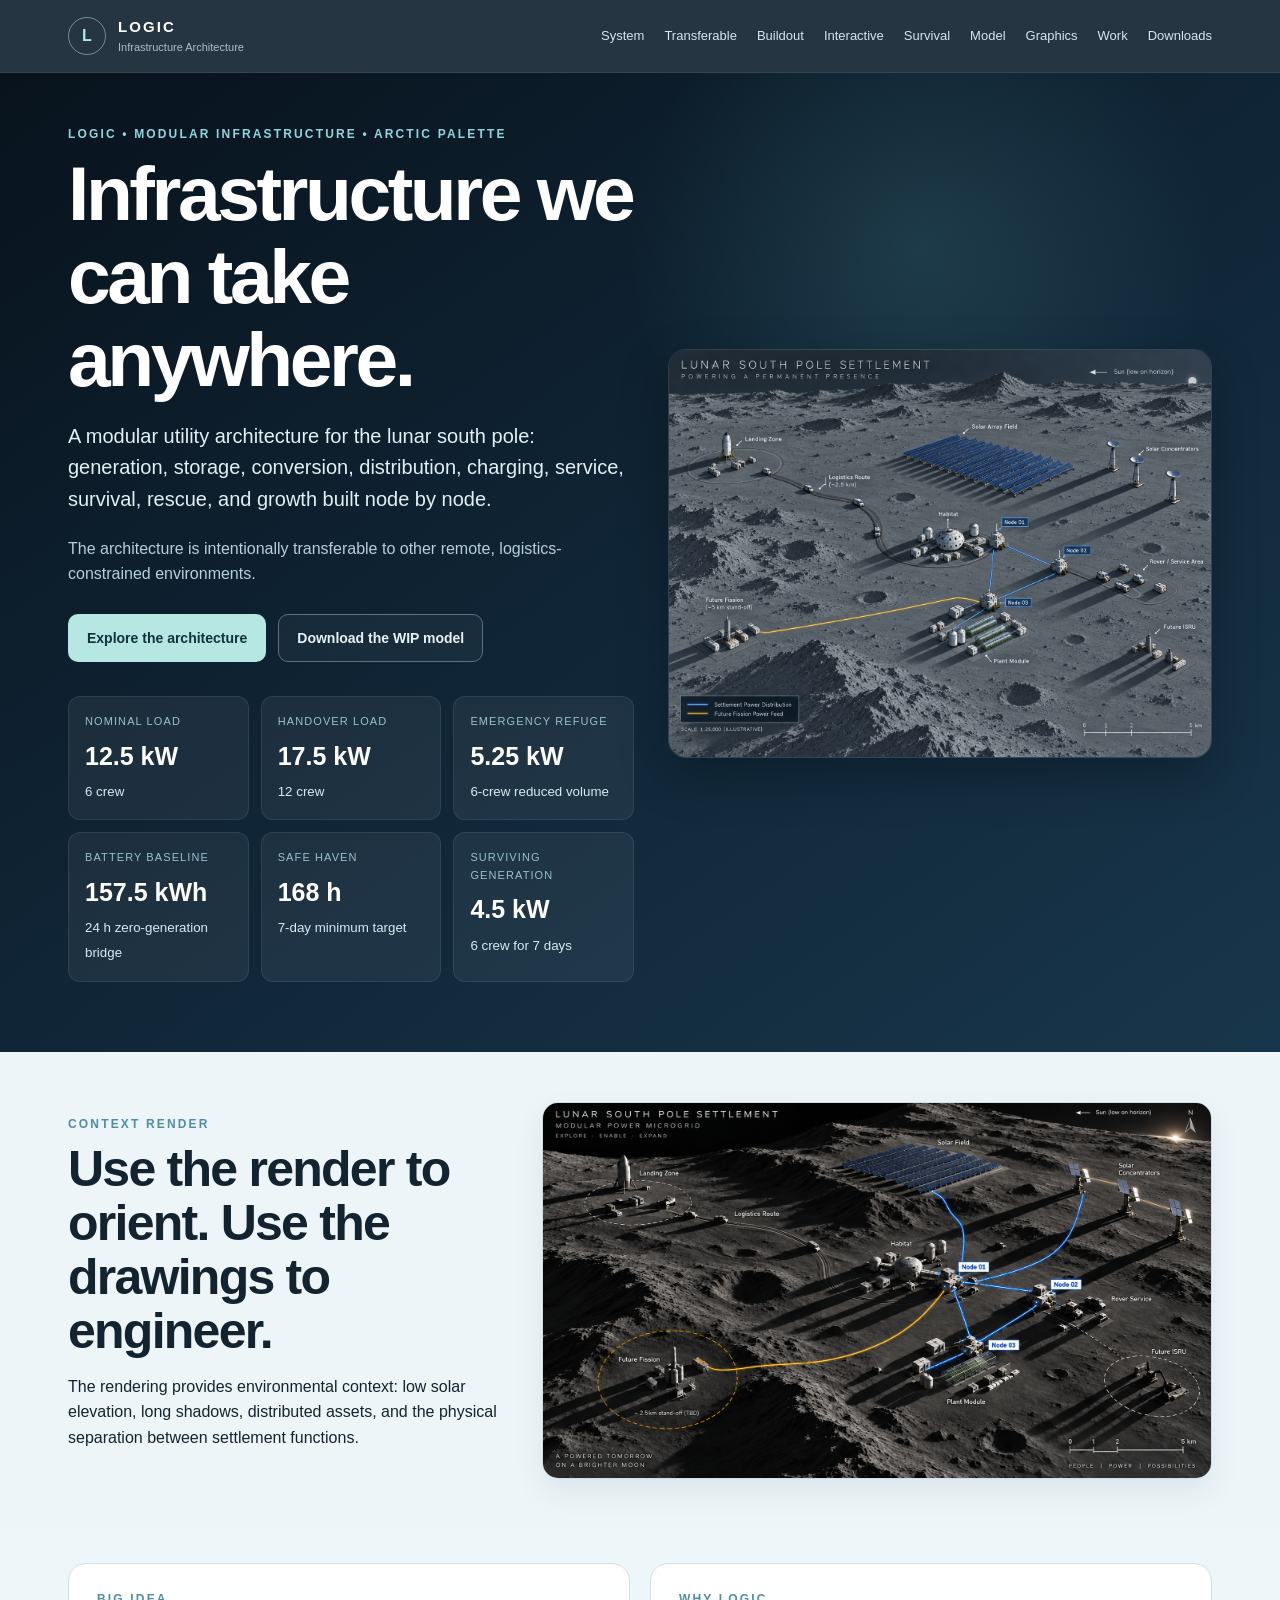
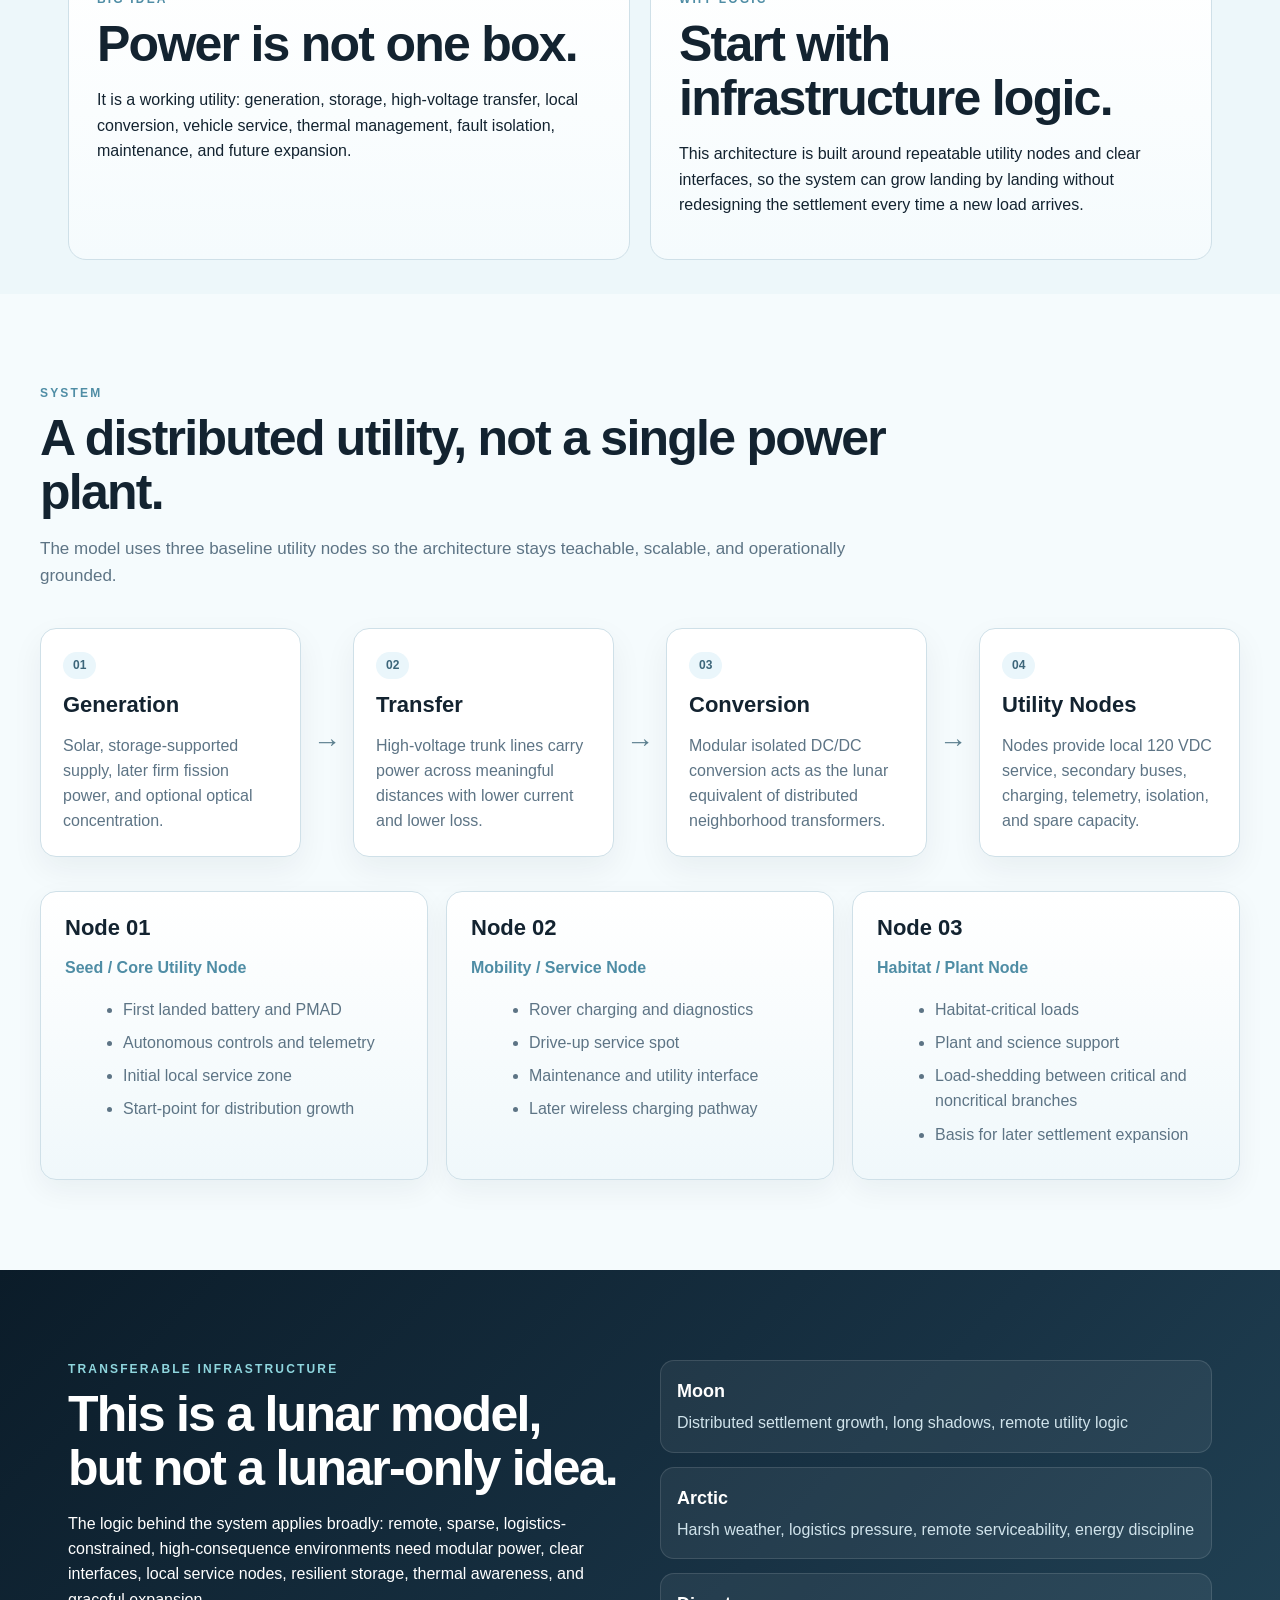
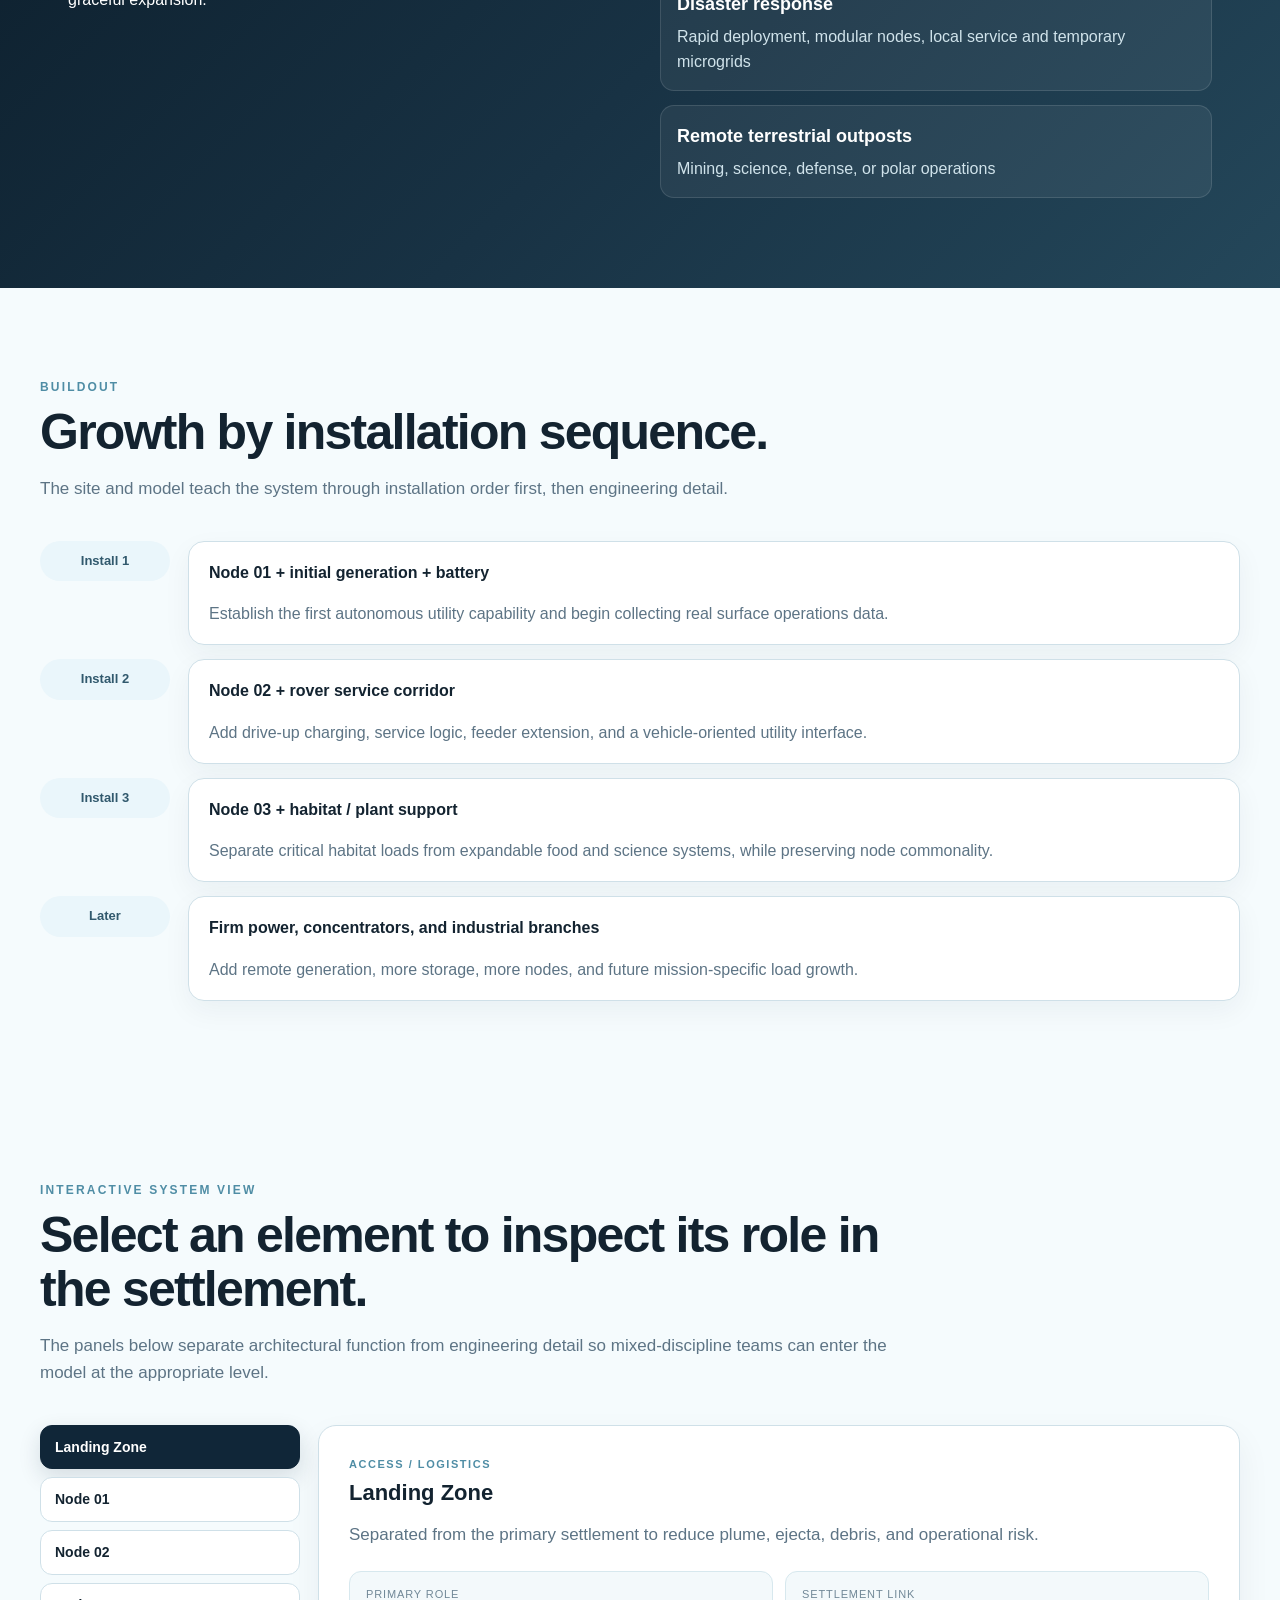
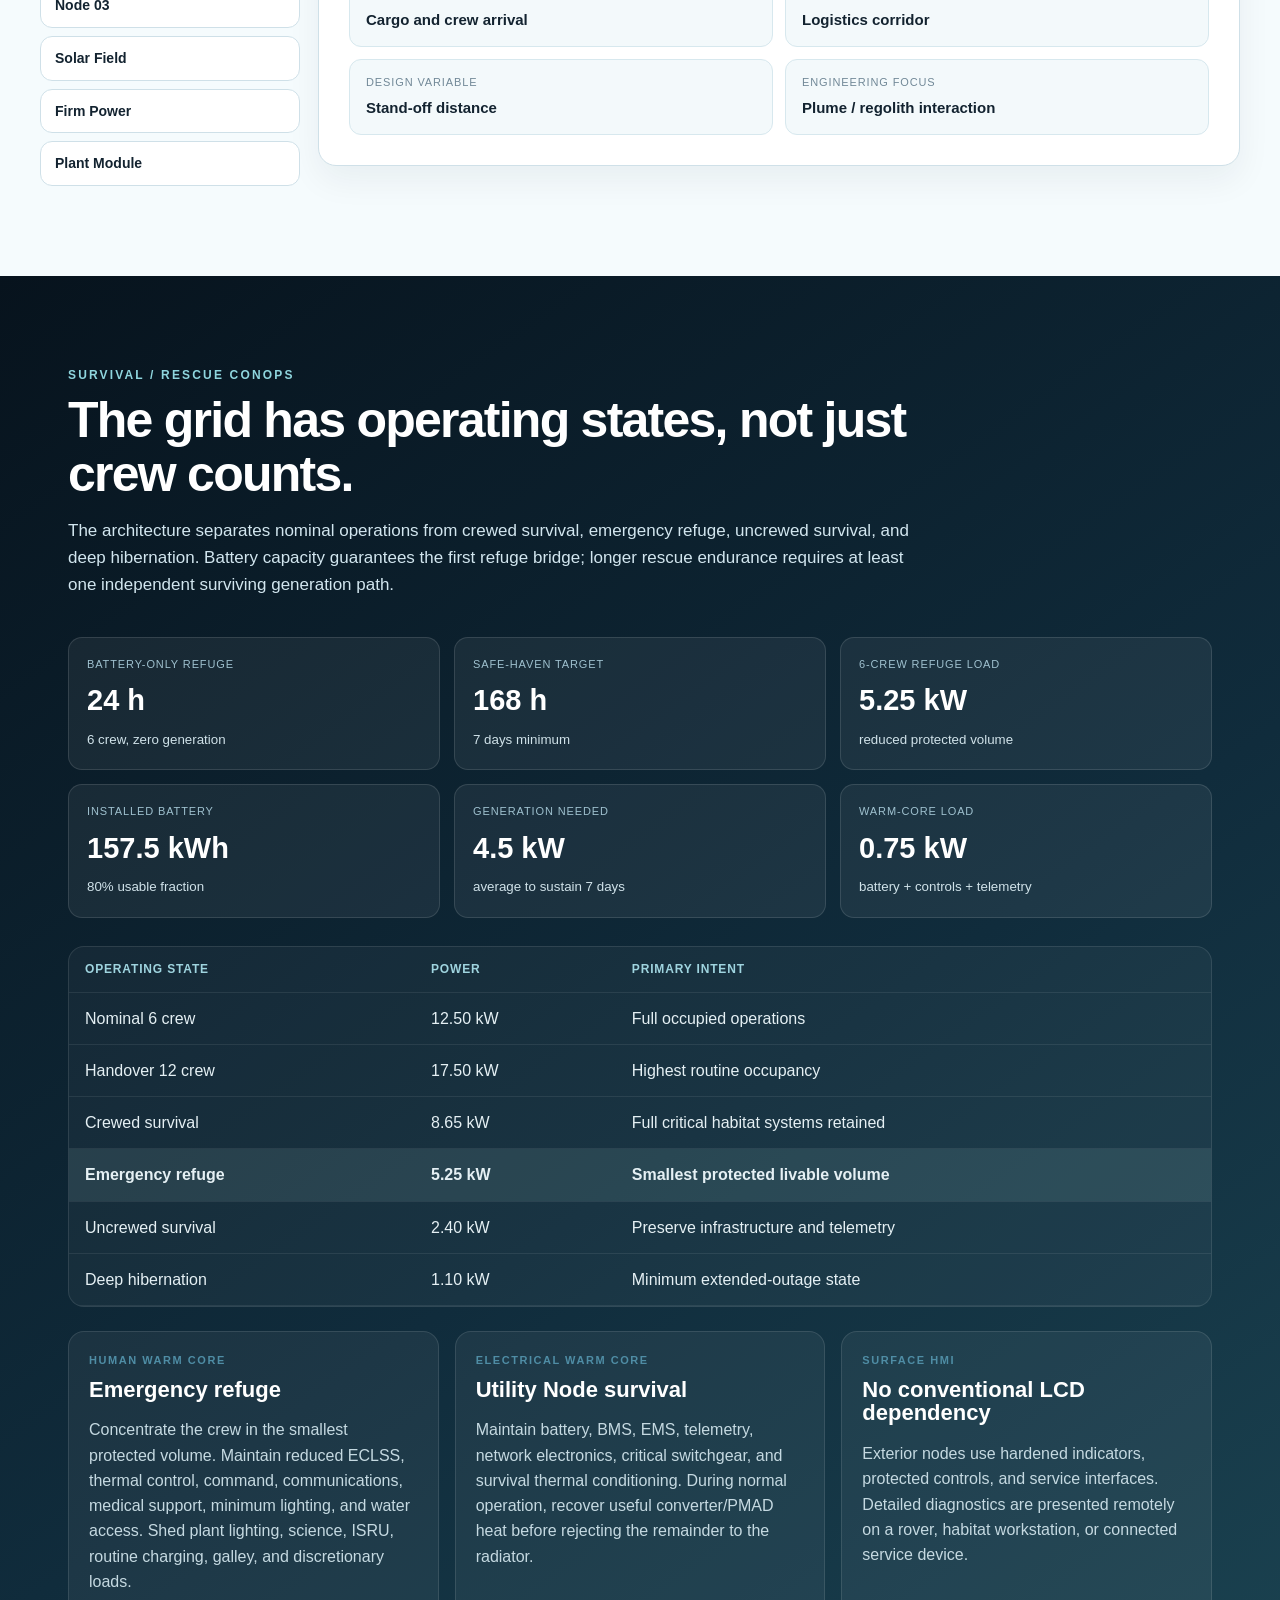
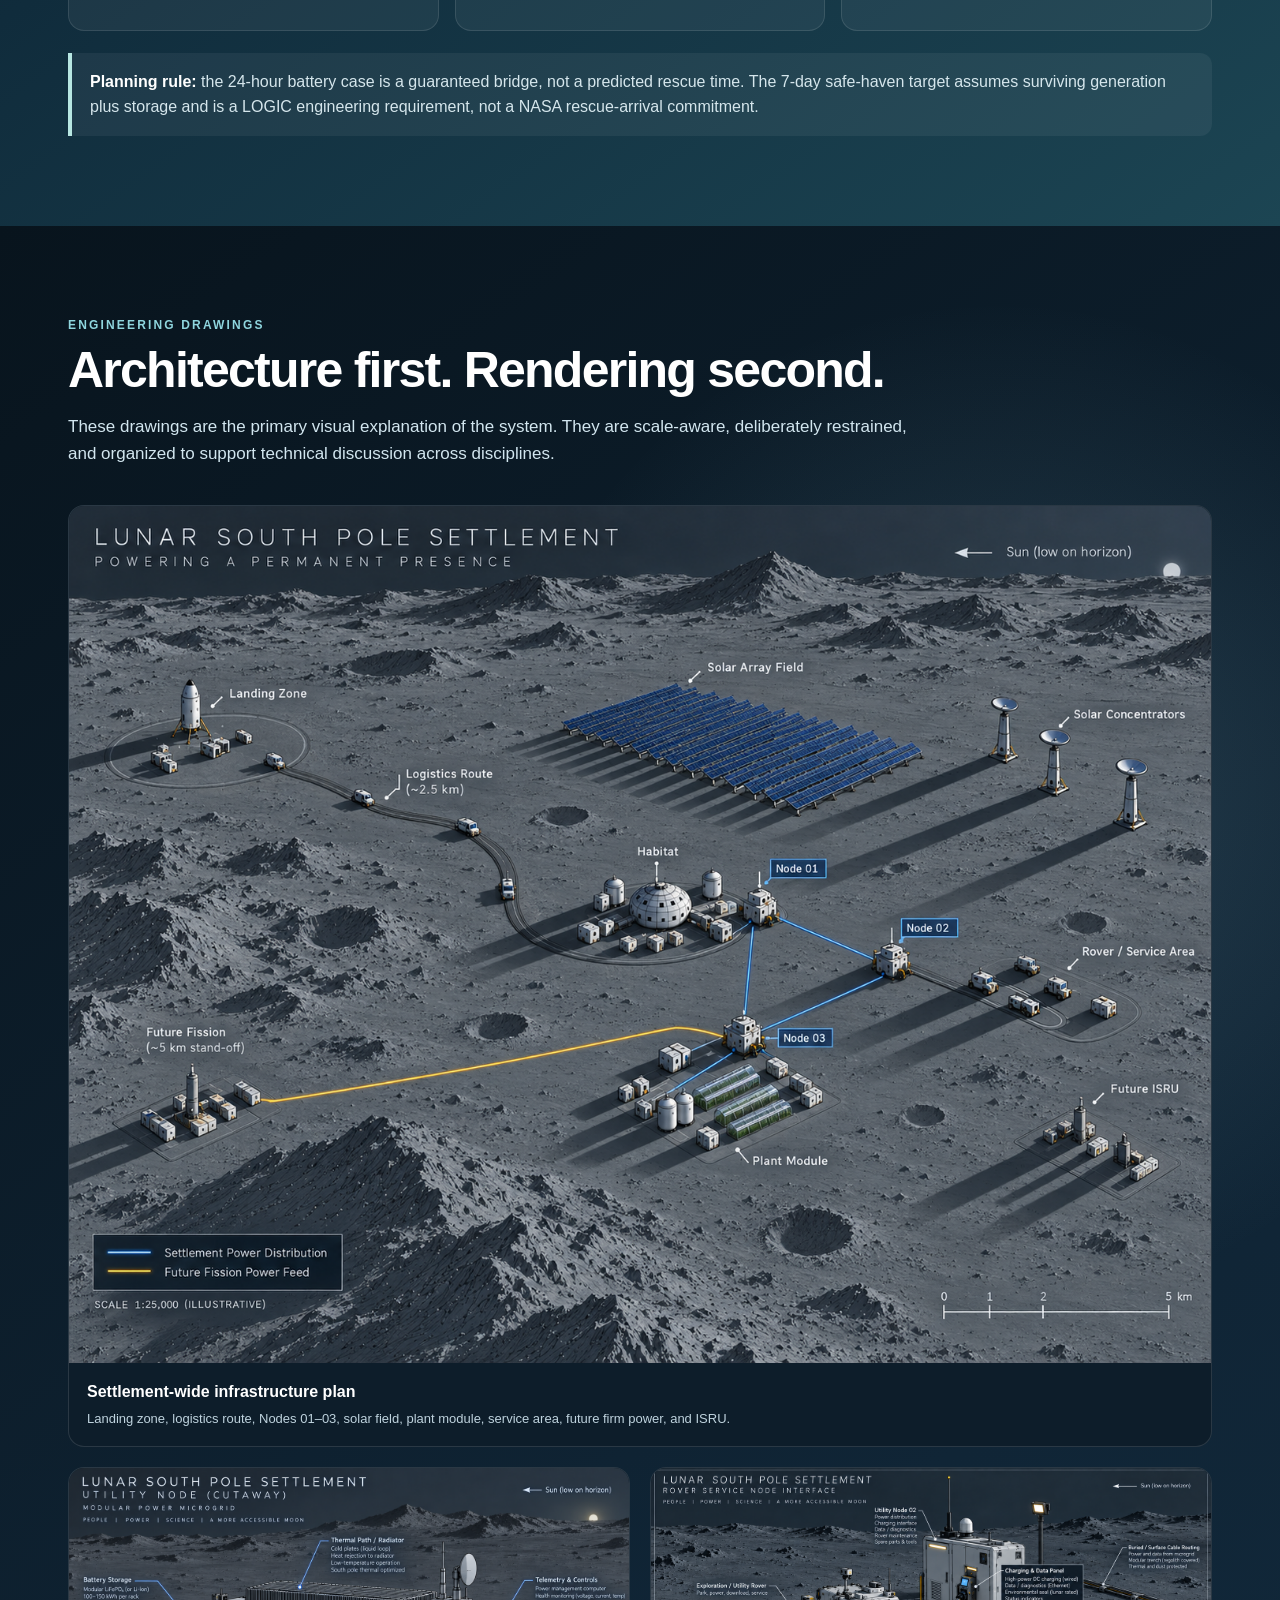
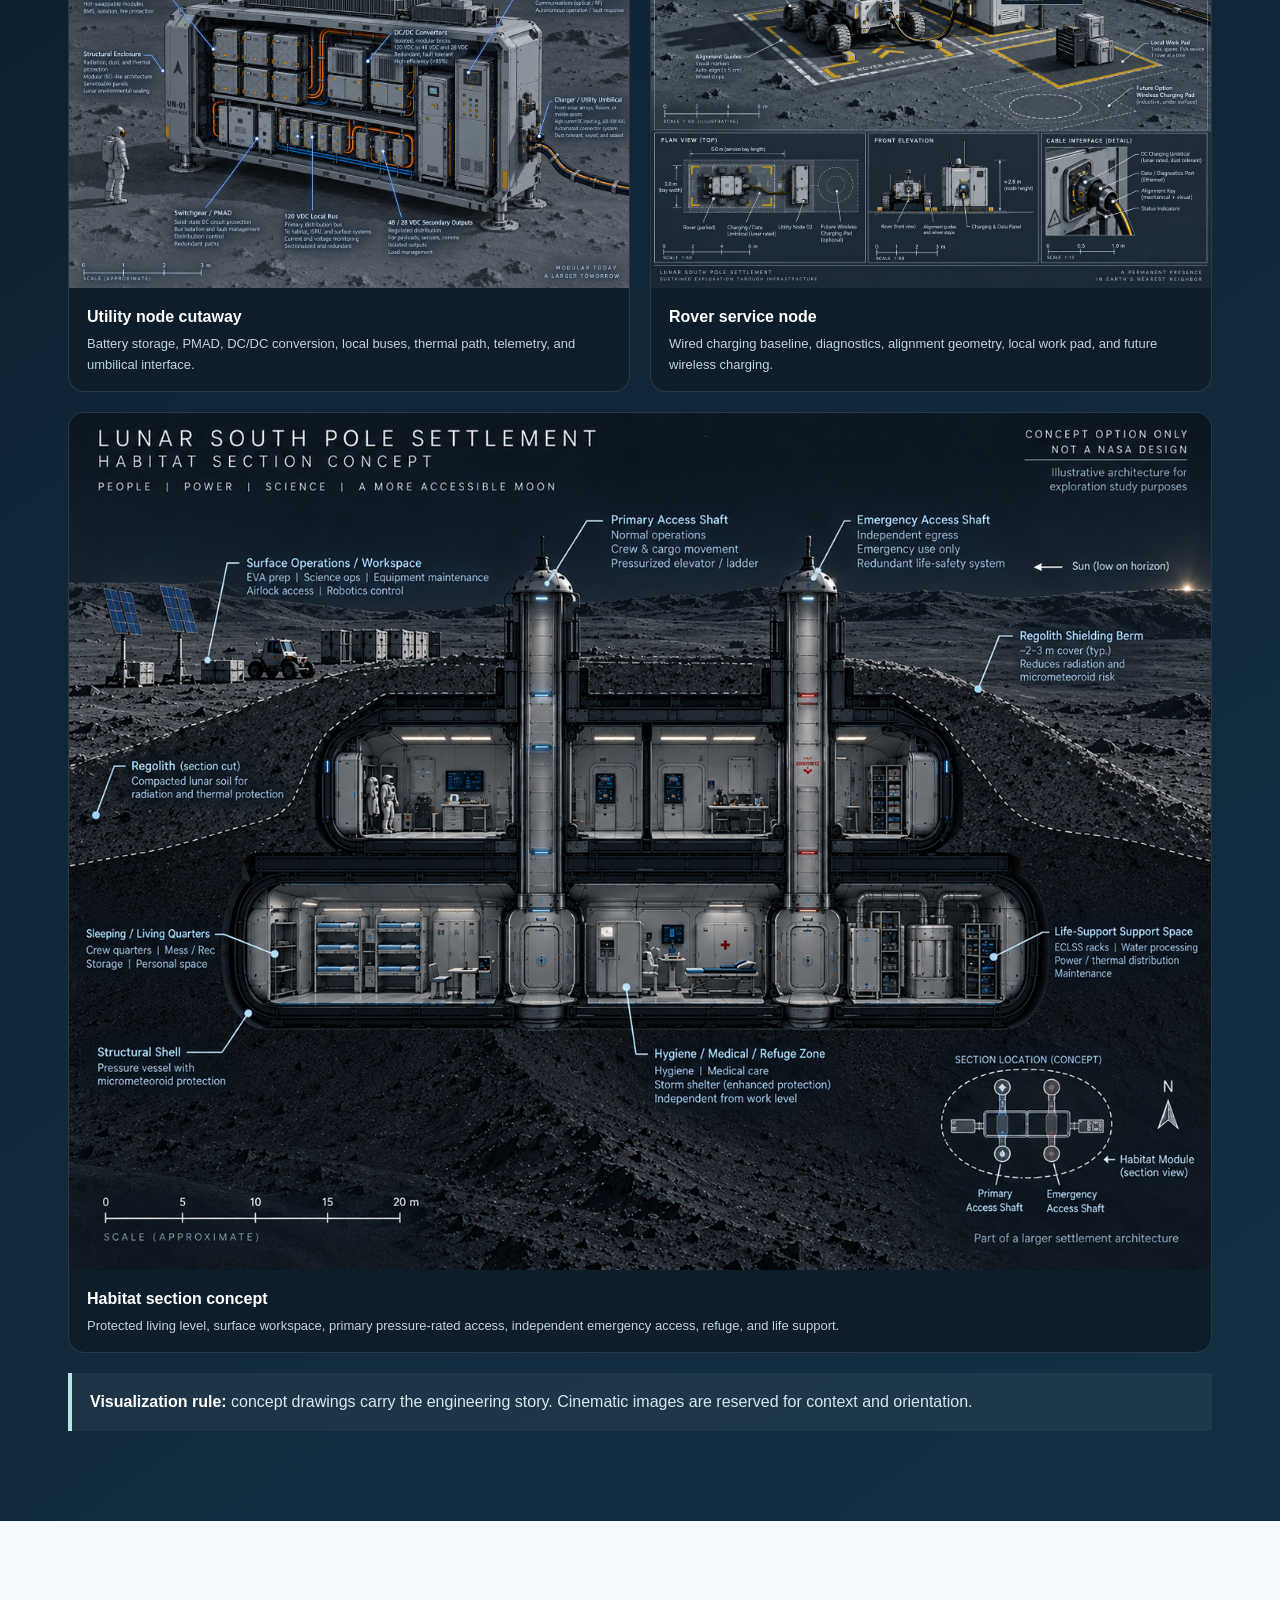
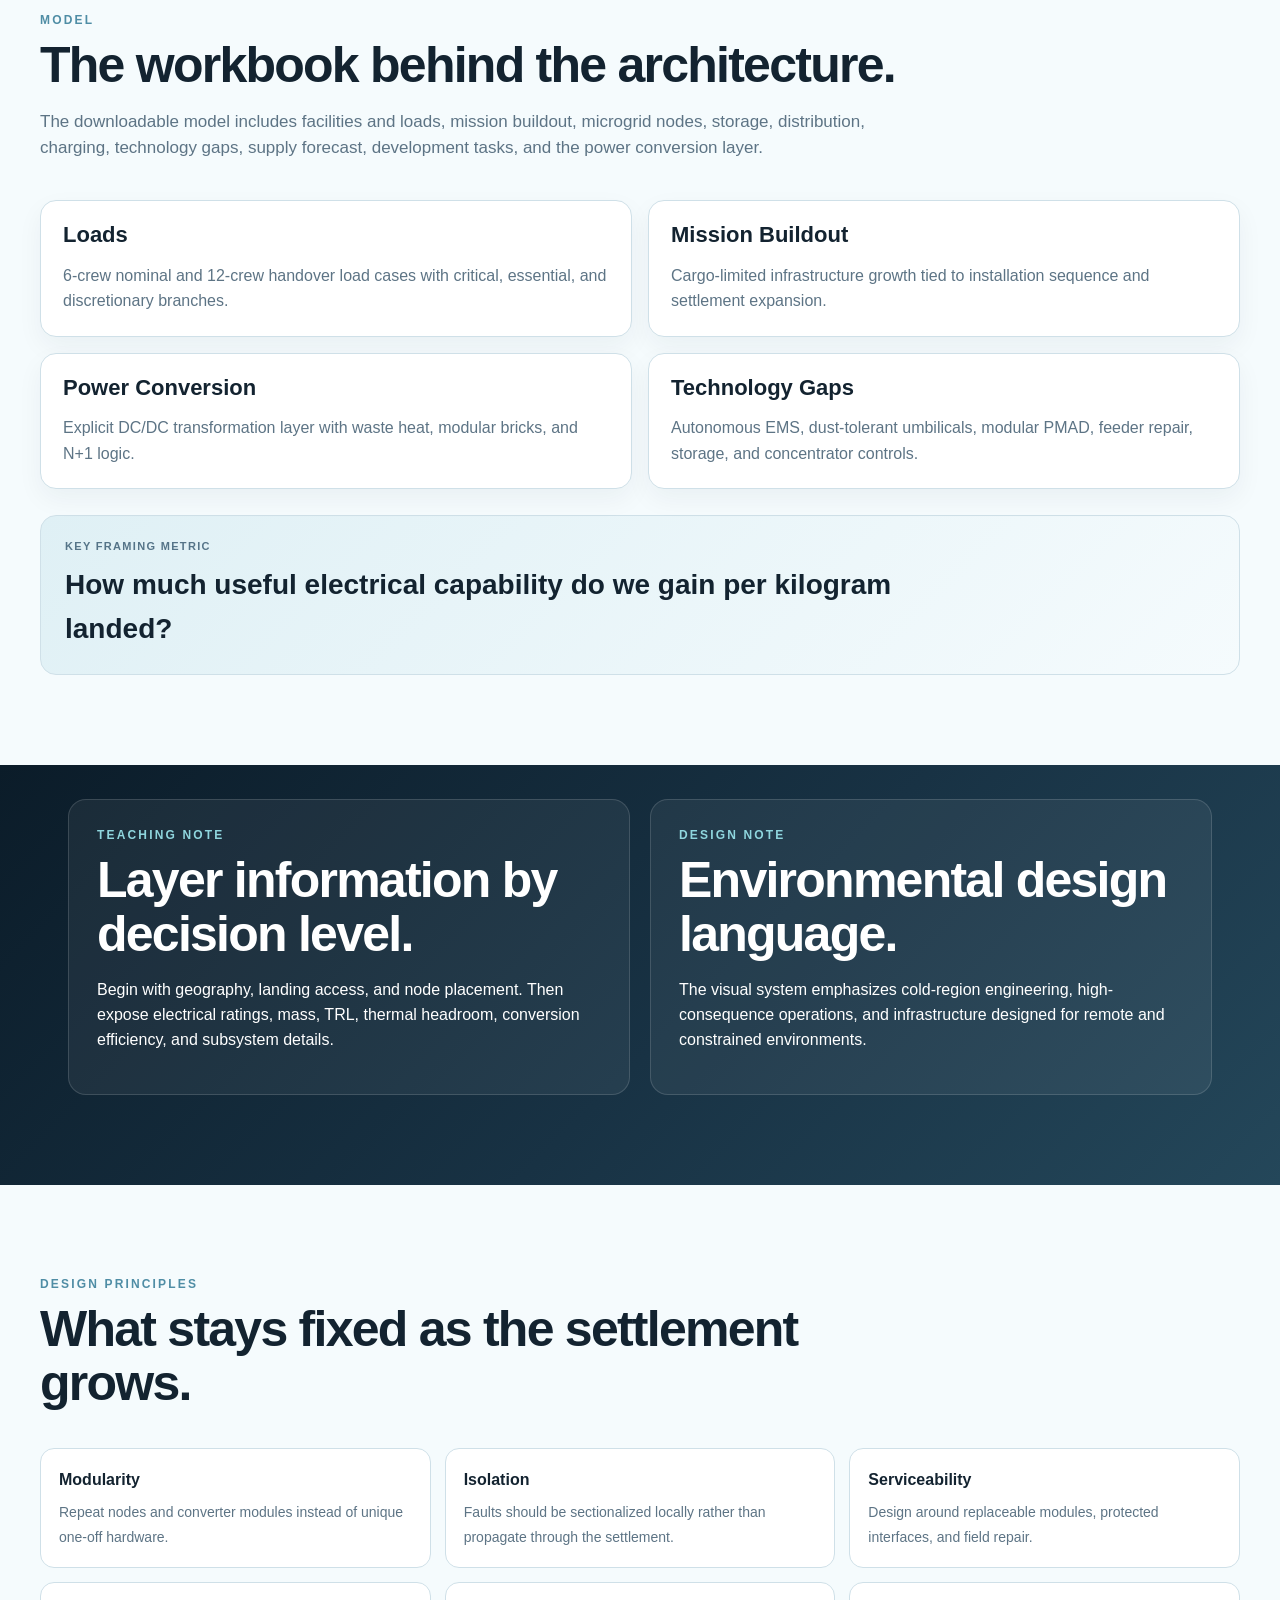
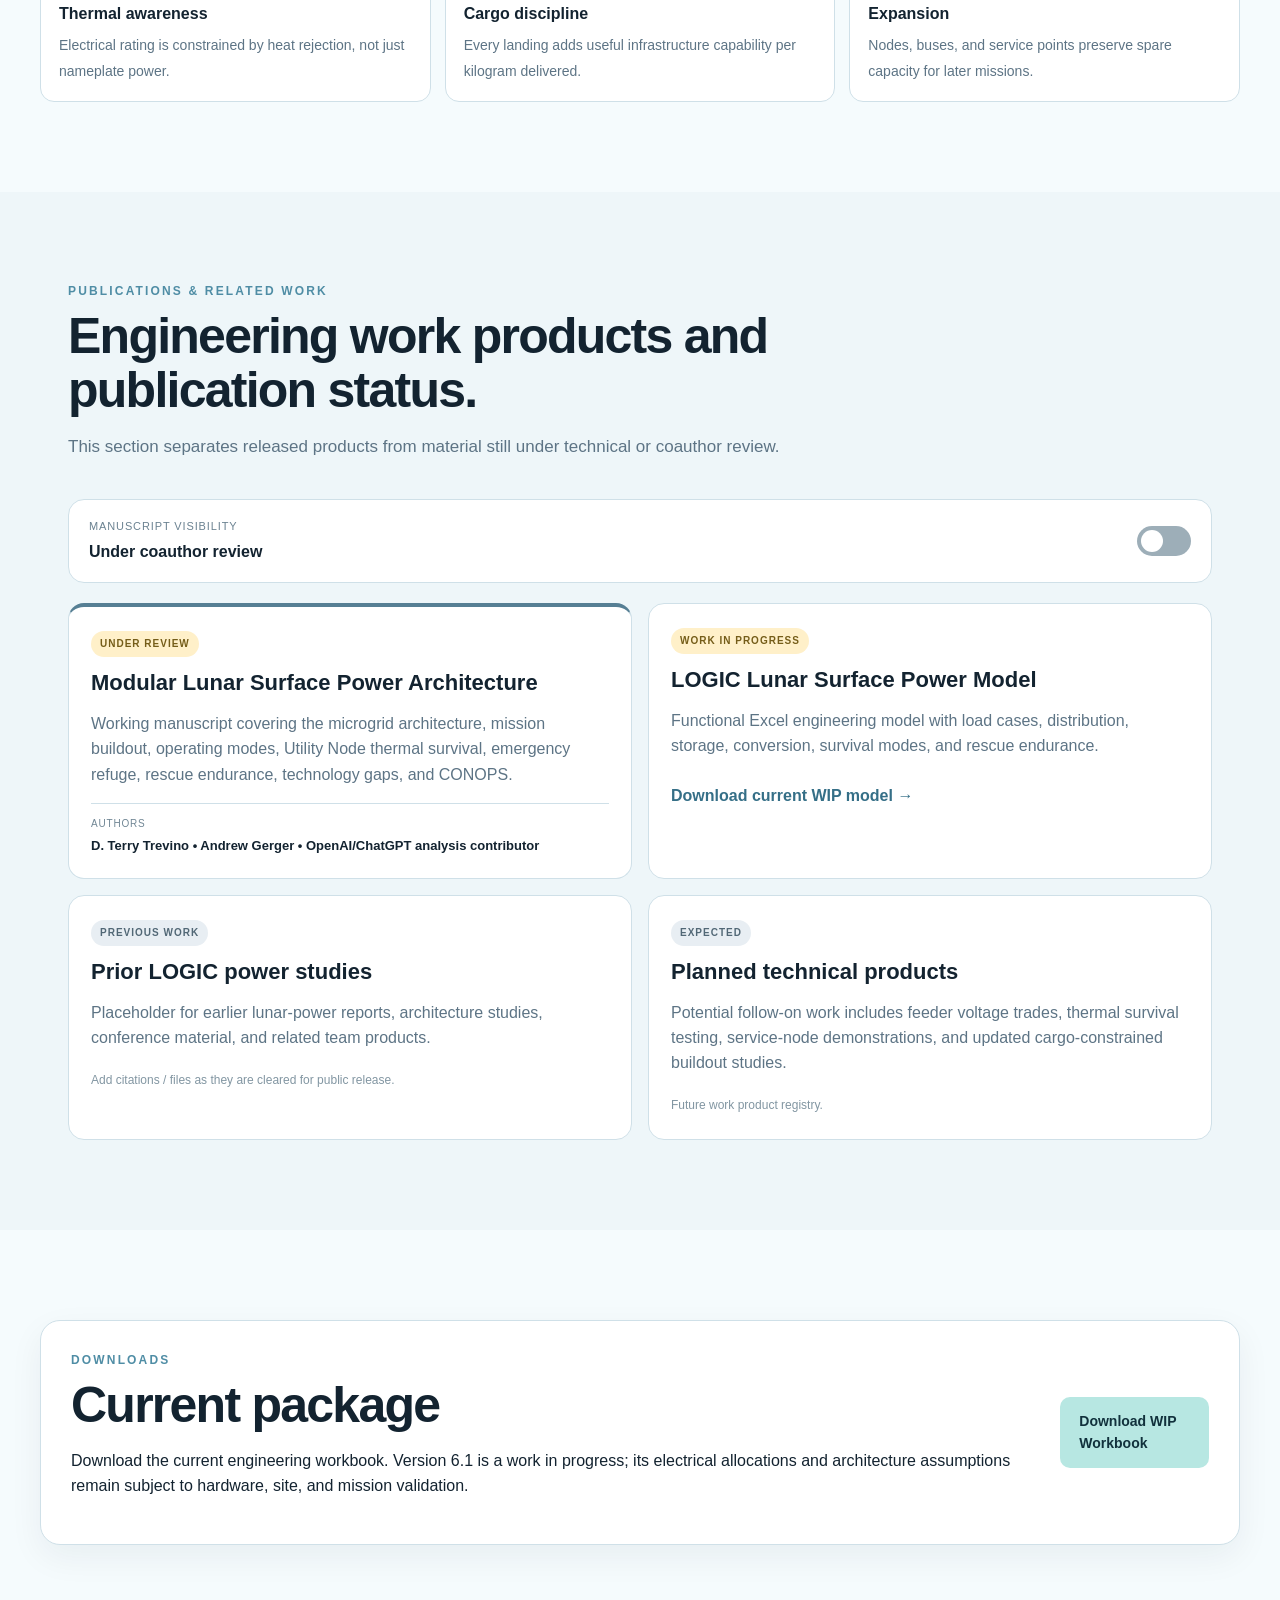
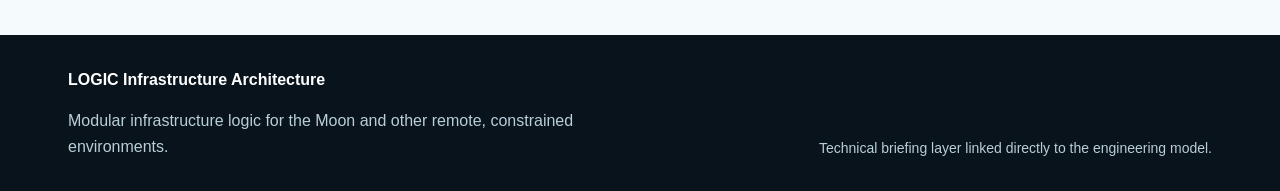
==== commit ba2e546a: "Add v6.1 WIP audit corrections and source-of-truth metadata" ====
--- a/index.html
+++ b/index.html
@@ -45,7 +45,7 @@
           </p>
           <div class="hero-actions">
             <a class="btn primary" href="#system">Explore the architecture</a>
-            <a class="btn secondary" href="LOGIC_Lunar_Surface_Power_Dashboard_v5.xlsx" download>Download the model</a>
+            <a class="btn secondary" href="LOGIC_Lunar_Surface_Power_Dashboard_v6_1_WIP.xlsx" download>Download the WIP model</a>
           </div>
           <div class="hero-metrics six">
             <div class="metric"><span>Nominal load</span><strong>12.5 kW</strong><small>6 crew</small></div>
@@ -523,10 +523,10 @@
           </article>
 
           <article class="work-card">
-            <span class="work-state released">RELEASED</span>
+            <span class="work-state review">WORK IN PROGRESS</span>
             <h3>LOGIC Lunar Surface Power Model</h3>
             <p>Functional Excel engineering model with load cases, distribution, storage, conversion, survival modes, and rescue endurance.</p>
-            <a class="text-link" href="LOGIC_Lunar_Surface_Power_Dashboard_v5.xlsx" download>Download current model →</a>
+            <a class="text-link" href="LOGIC_Lunar_Surface_Power_Dashboard_v6_1_WIP.xlsx" download>Download current WIP model →</a>
           </article>
 
           <article class="work-card placeholder">
@@ -552,11 +552,11 @@
           <p class="eyebrow dark">DOWNLOADS</p>
           <h2>Current package</h2>
           <p>
-            Download the latest engineering workbook or reuse this static site package as a GitHub Pages deployment.
+            Download the current engineering workbook. Version 6.1 is a work in progress; its electrical allocations and architecture assumptions remain subject to hardware, site, and mission validation.
           </p>
         </div>
         <div class="download-actions">
-          <a class="btn primary" href="LOGIC_Lunar_Surface_Power_Dashboard_v5.xlsx" download>Download Workbook</a>
+          <a class="btn primary" href="LOGIC_Lunar_Surface_Power_Dashboard_v6_1_WIP.xlsx" download>Download WIP Workbook</a>
         </div>
       </div>
     </section>
--- a/style.css
+++ b/style.css
@@ -358,3 +358,11 @@
 .mode-table-wrap{overflow:auto;background:rgba(255,255,255,.04);border:1px solid rgba(255,255,255,.10);border-radius:16px;margin:20px 0}.mode-table{width:100%;border-collapse:collapse;min-width:680px}.mode-table th,.mode-table td{padding:13px 16px;text-align:left;border-bottom:1px solid rgba(255,255,255,.08)}.mode-table th{color:#9fd4df;font-size:12px;text-transform:uppercase;letter-spacing:.07em}.mode-table td{color:#e5f0f4}.mode-table tr.highlight td{background:rgba(183,231,226,.10);font-weight:700}
 .survival-grid{display:grid;grid-template-columns:repeat(3,1fr);gap:16px;margin-top:24px}.survival-grid article{background:rgba(255,255,255,.055);border:1px solid rgba(255,255,255,.11);border-radius:16px;padding:20px}.survival-grid article p:last-child{color:#c5d9e1}.rescue-note{margin-top:22px;border-left:4px solid var(--mint);background:rgba(255,255,255,.055);padding:16px 18px;color:#d5e6ec;border-radius:0 12px 12px 0}.rescue-note strong{color:#fff}.dark-btn{color:#214455;border-color:#87afbf;background:#eff7fa}
 @media(max-width:900px){.survival-kpis,.survival-grid{grid-template-columns:1fr 1fr}}@media(max-width:620px){.survival-kpis,.survival-grid{grid-template-columns:1fr}}
+
+.hero-metrics.six{grid-template-columns:repeat(3,1fr)}
+.work-registry{background:#eef6f9}
+.publication-control{display:flex;justify-content:space-between;align-items:center;gap:22px;background:#fff;border:1px solid var(--line);border-radius:16px;padding:18px 20px;margin-bottom:20px}
+.status-label{display:block;color:#6b8291;font-size:11px;text-transform:uppercase;letter-spacing:.08em}.publication-control strong{display:block;margin-top:4px}
+.switch{position:relative;width:54px;height:30px;display:inline-block}.switch input{opacity:0;width:0;height:0}.slider{position:absolute;inset:0;border-radius:999px;background:#9daeb8;transition:.2s}.slider:before{content:"";position:absolute;width:22px;height:22px;left:4px;top:4px;border-radius:50%;background:#fff;transition:.2s}.switch input:checked + .slider{background:#4f9ca4}.switch input:checked + .slider:before{transform:translateX(24px)}
+.work-grid{display:grid;grid-template-columns:repeat(2,1fr);gap:16px}.work-card{background:#fff;border:1px solid var(--line);border-radius:16px;padding:22px}.work-card.current{border-top:4px solid #567f94}.work-card p{color:var(--muted)}.work-state{display:inline-block;font-size:10px;font-weight:800;letter-spacing:.1em;border-radius:999px;padding:5px 9px;margin-bottom:14px}.work-state.review{background:#fff0c9;color:#755d19}.work-state.released{background:#dcf2eb;color:#245f50}.work-state.planned{background:#e8eef3;color:#526876}.work-meta{padding-top:12px;border-top:1px solid var(--line)}.work-meta span{display:block;font-size:10px;text-transform:uppercase;letter-spacing:.08em;color:#718795}.work-meta strong{display:block;margin-top:4px;font-size:13px}.text-link{display:inline-block;margin-top:8px;color:#356f87;font-weight:700}.placeholder-note{font-size:12px;color:#8296a2}.publication-hidden{display:none}
+@media(max-width:900px){.hero-metrics.six{grid-template-columns:repeat(2,1fr)}.work-grid{grid-template-columns:1fr}}@media(max-width:620px){.hero-metrics.six{grid-template-columns:1fr}}
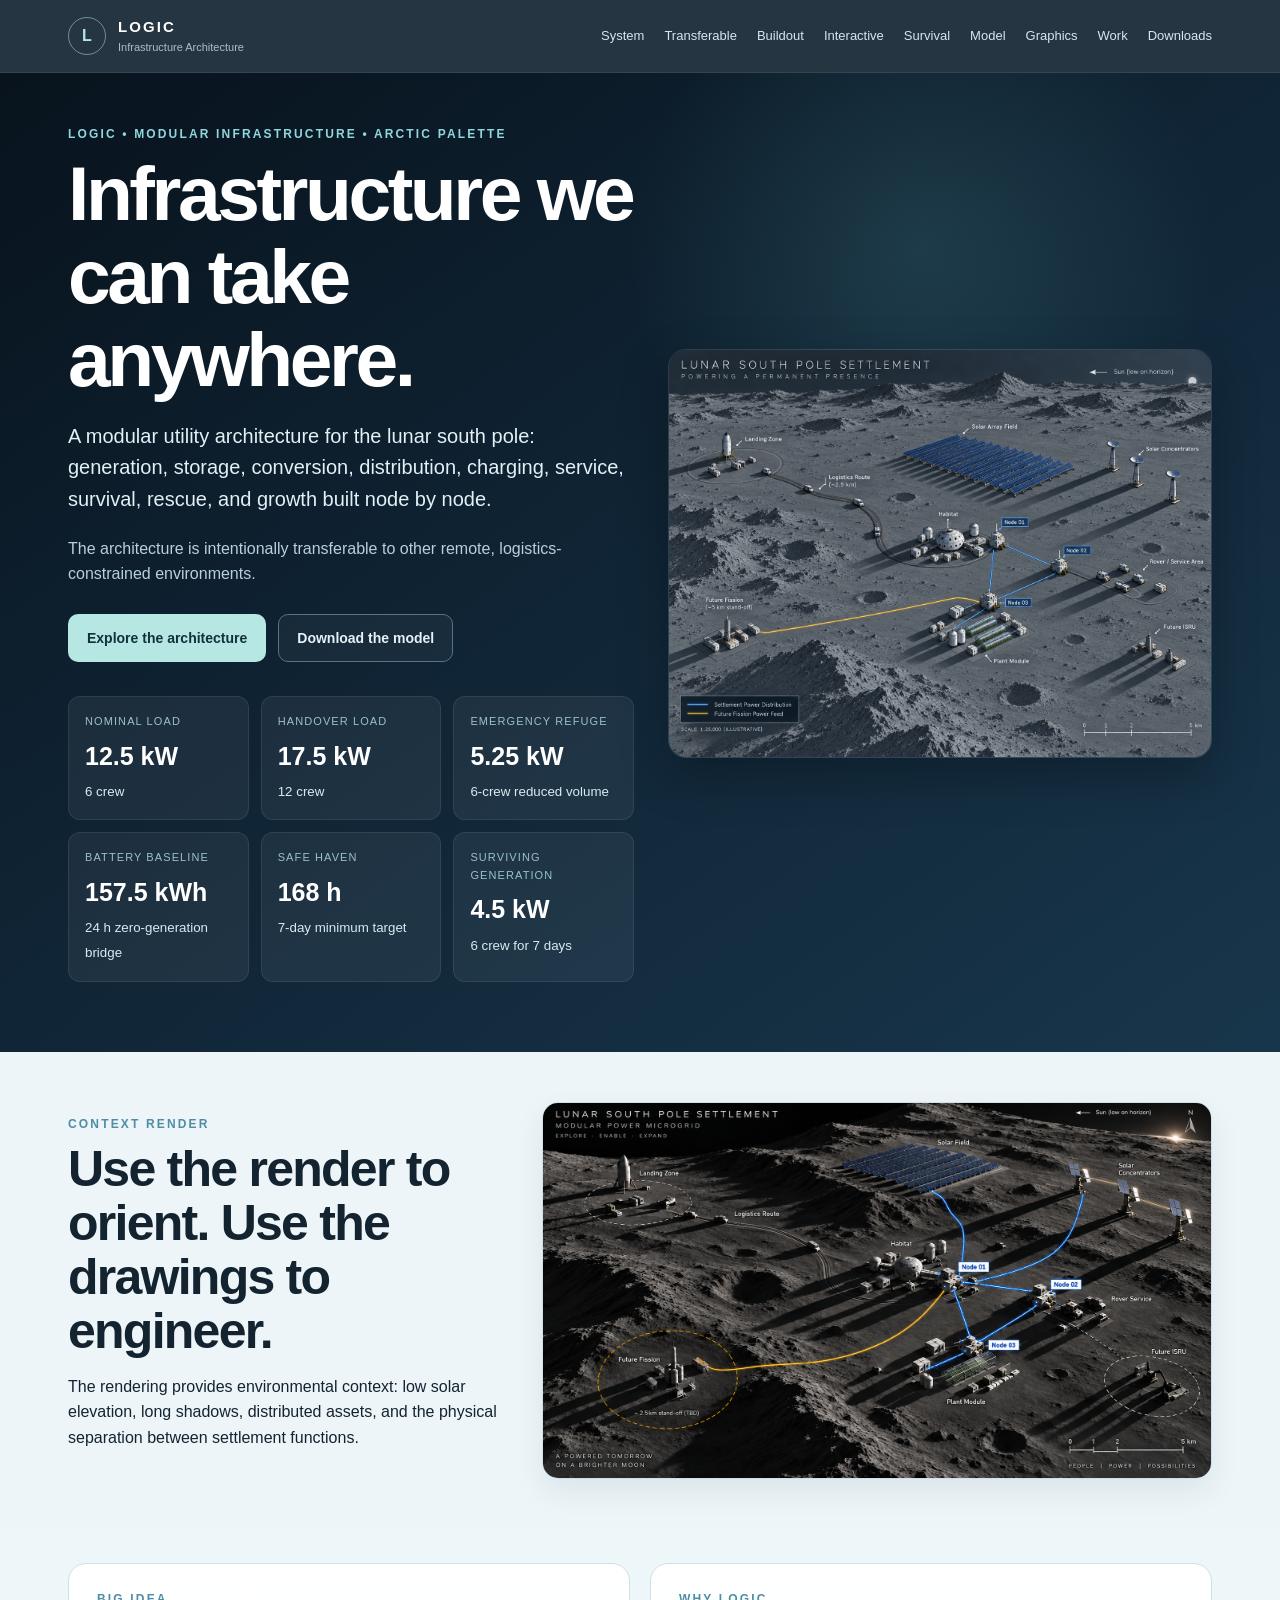
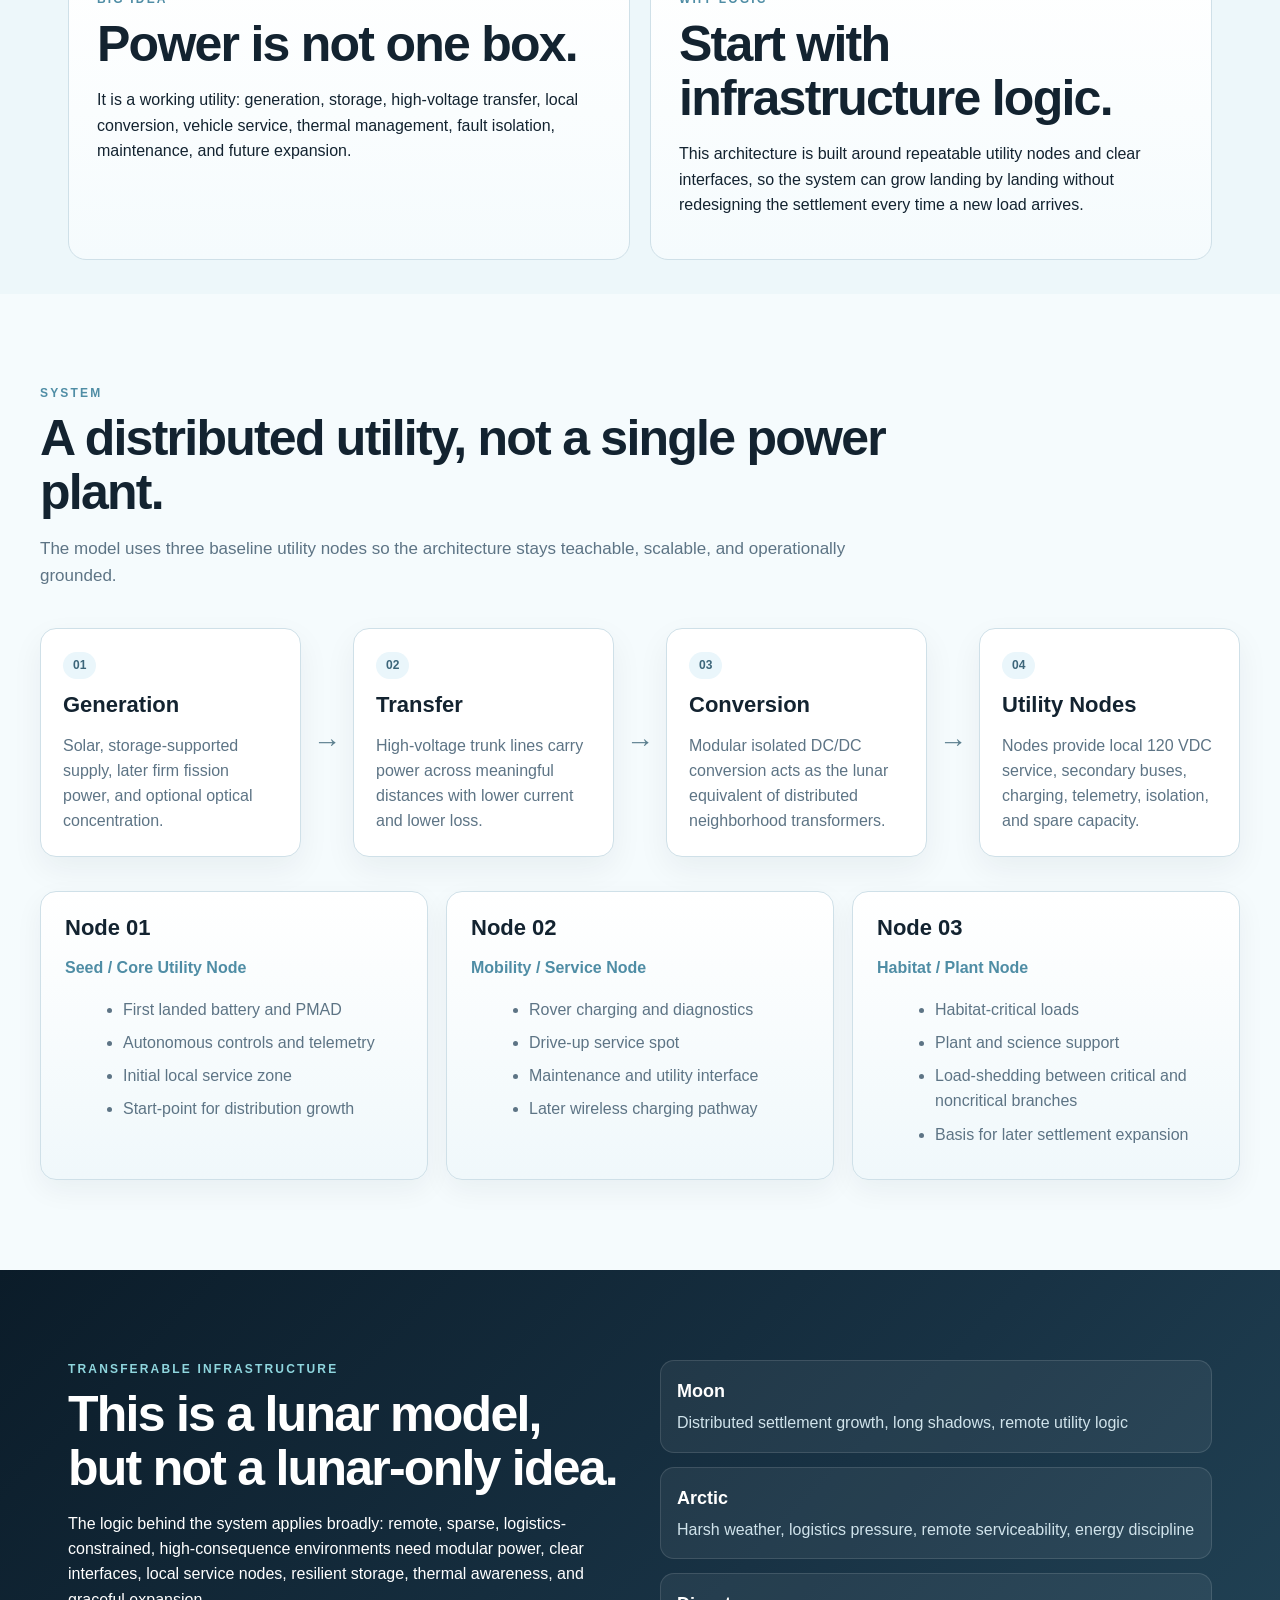
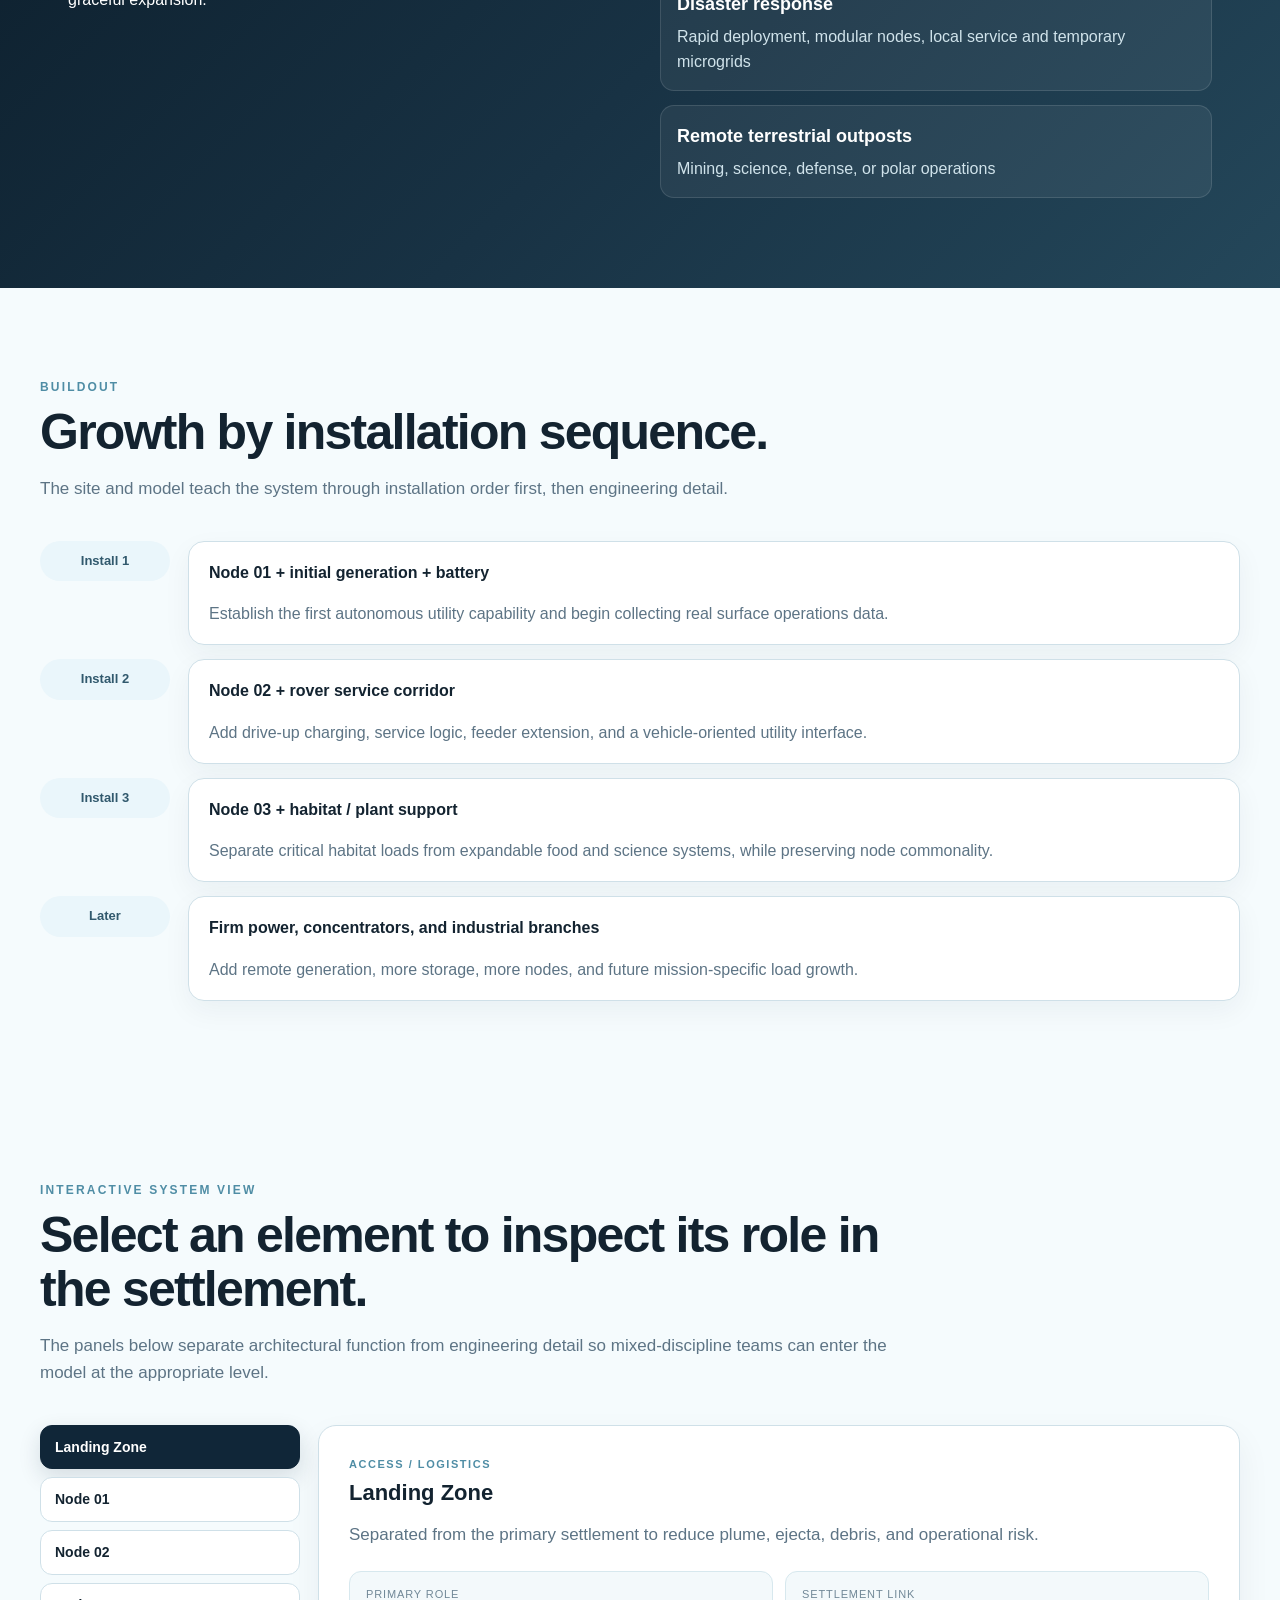
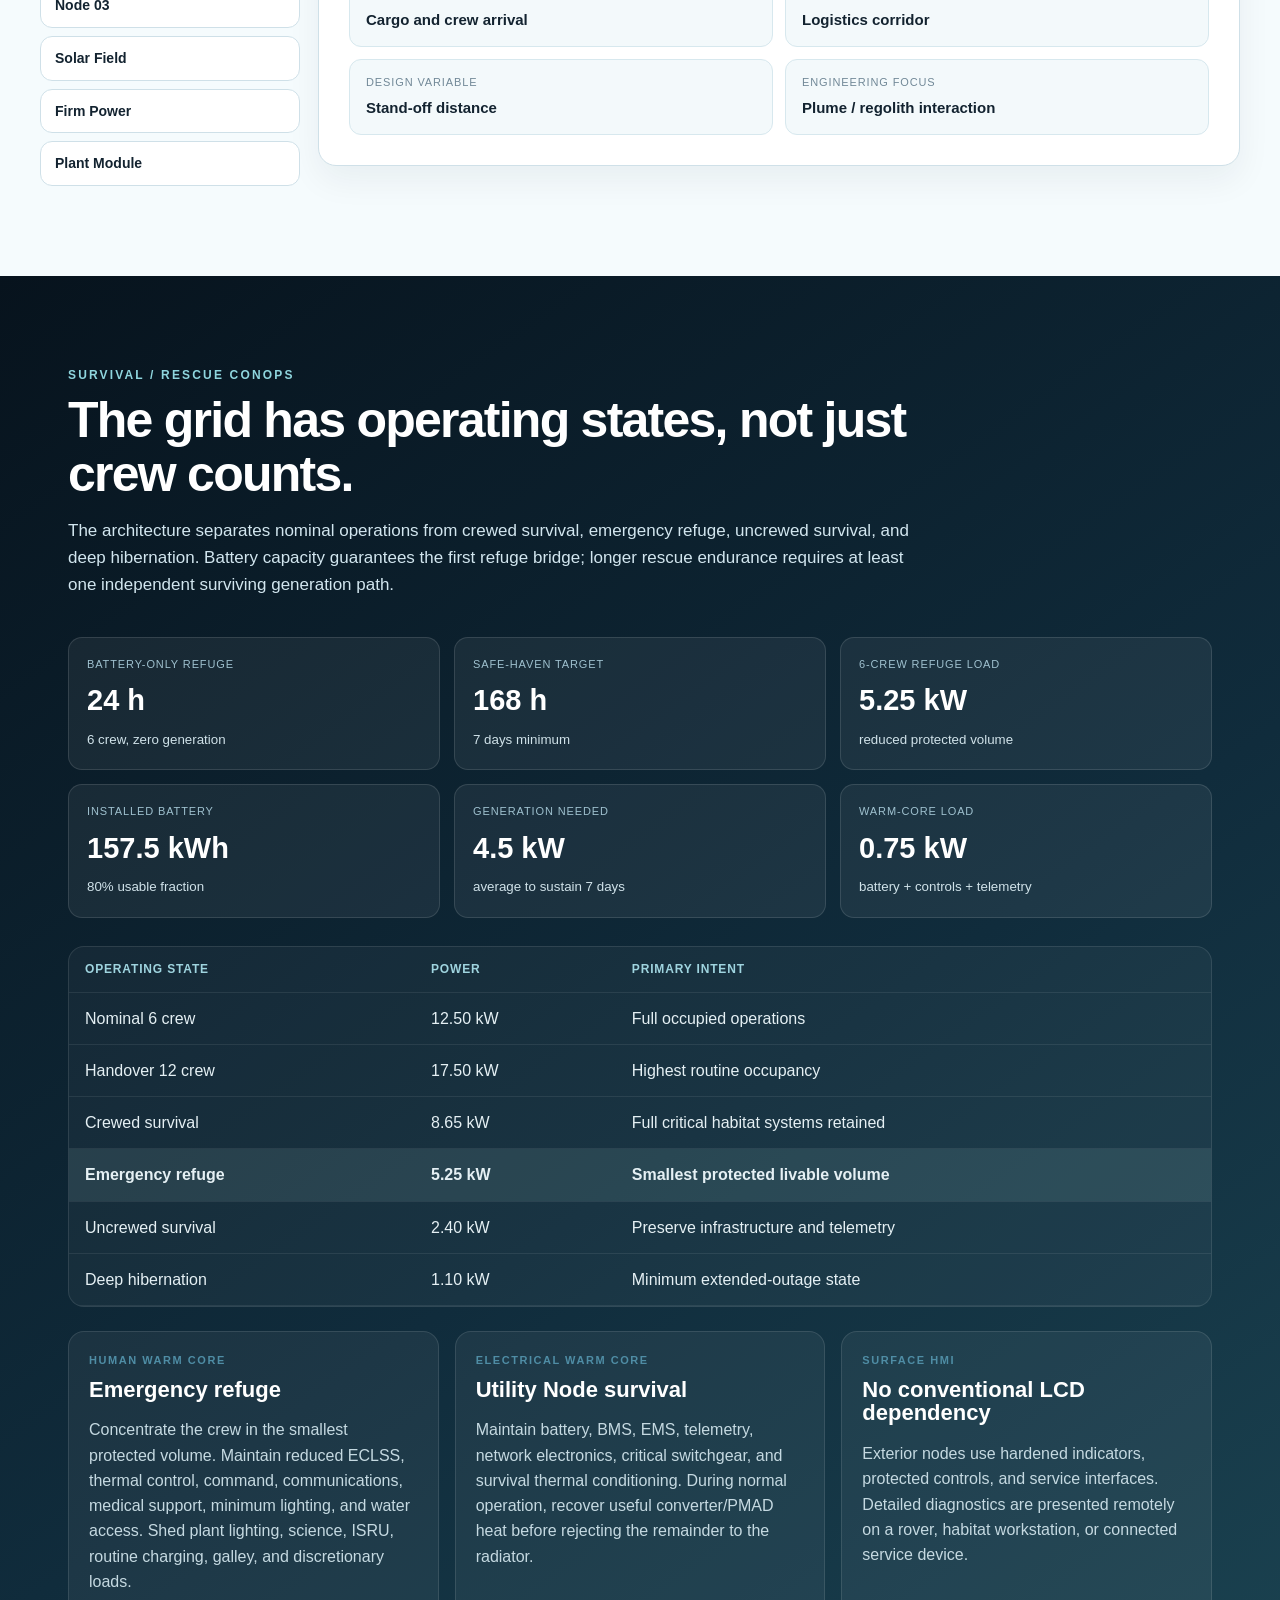
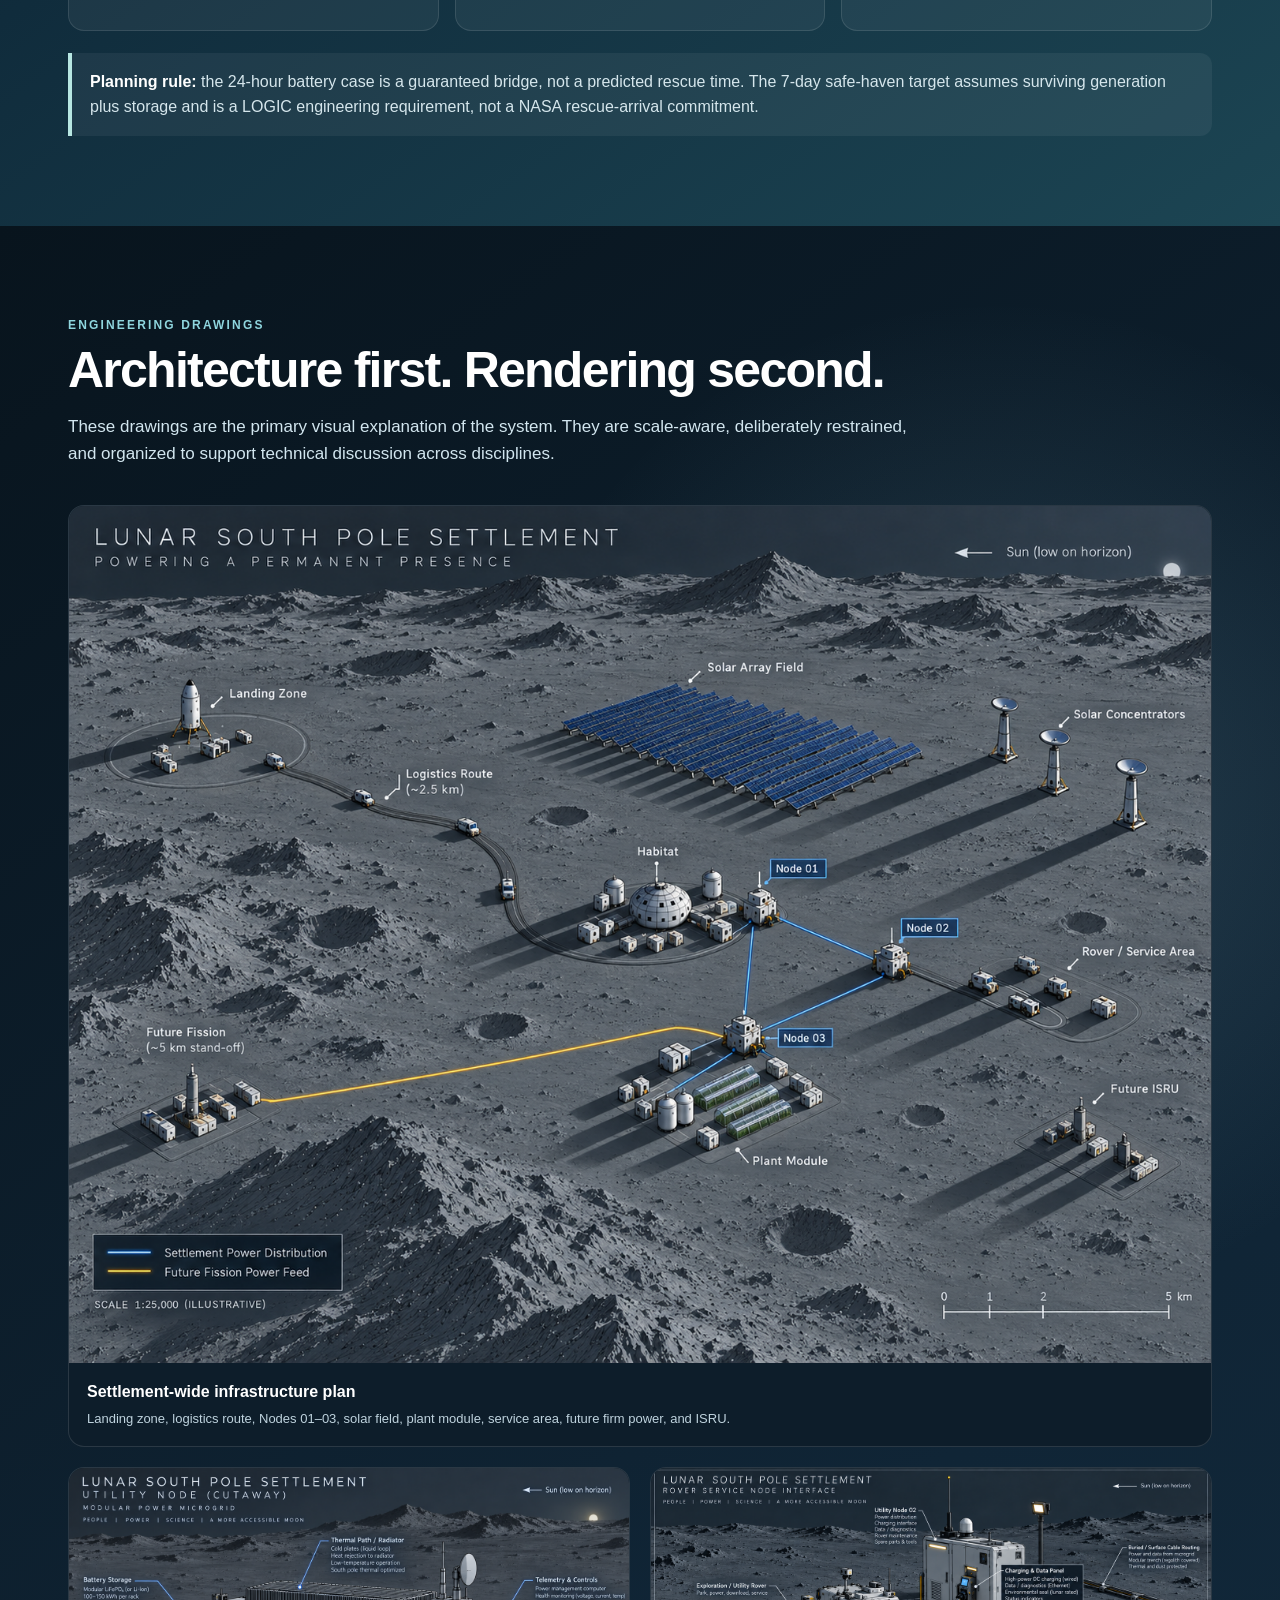
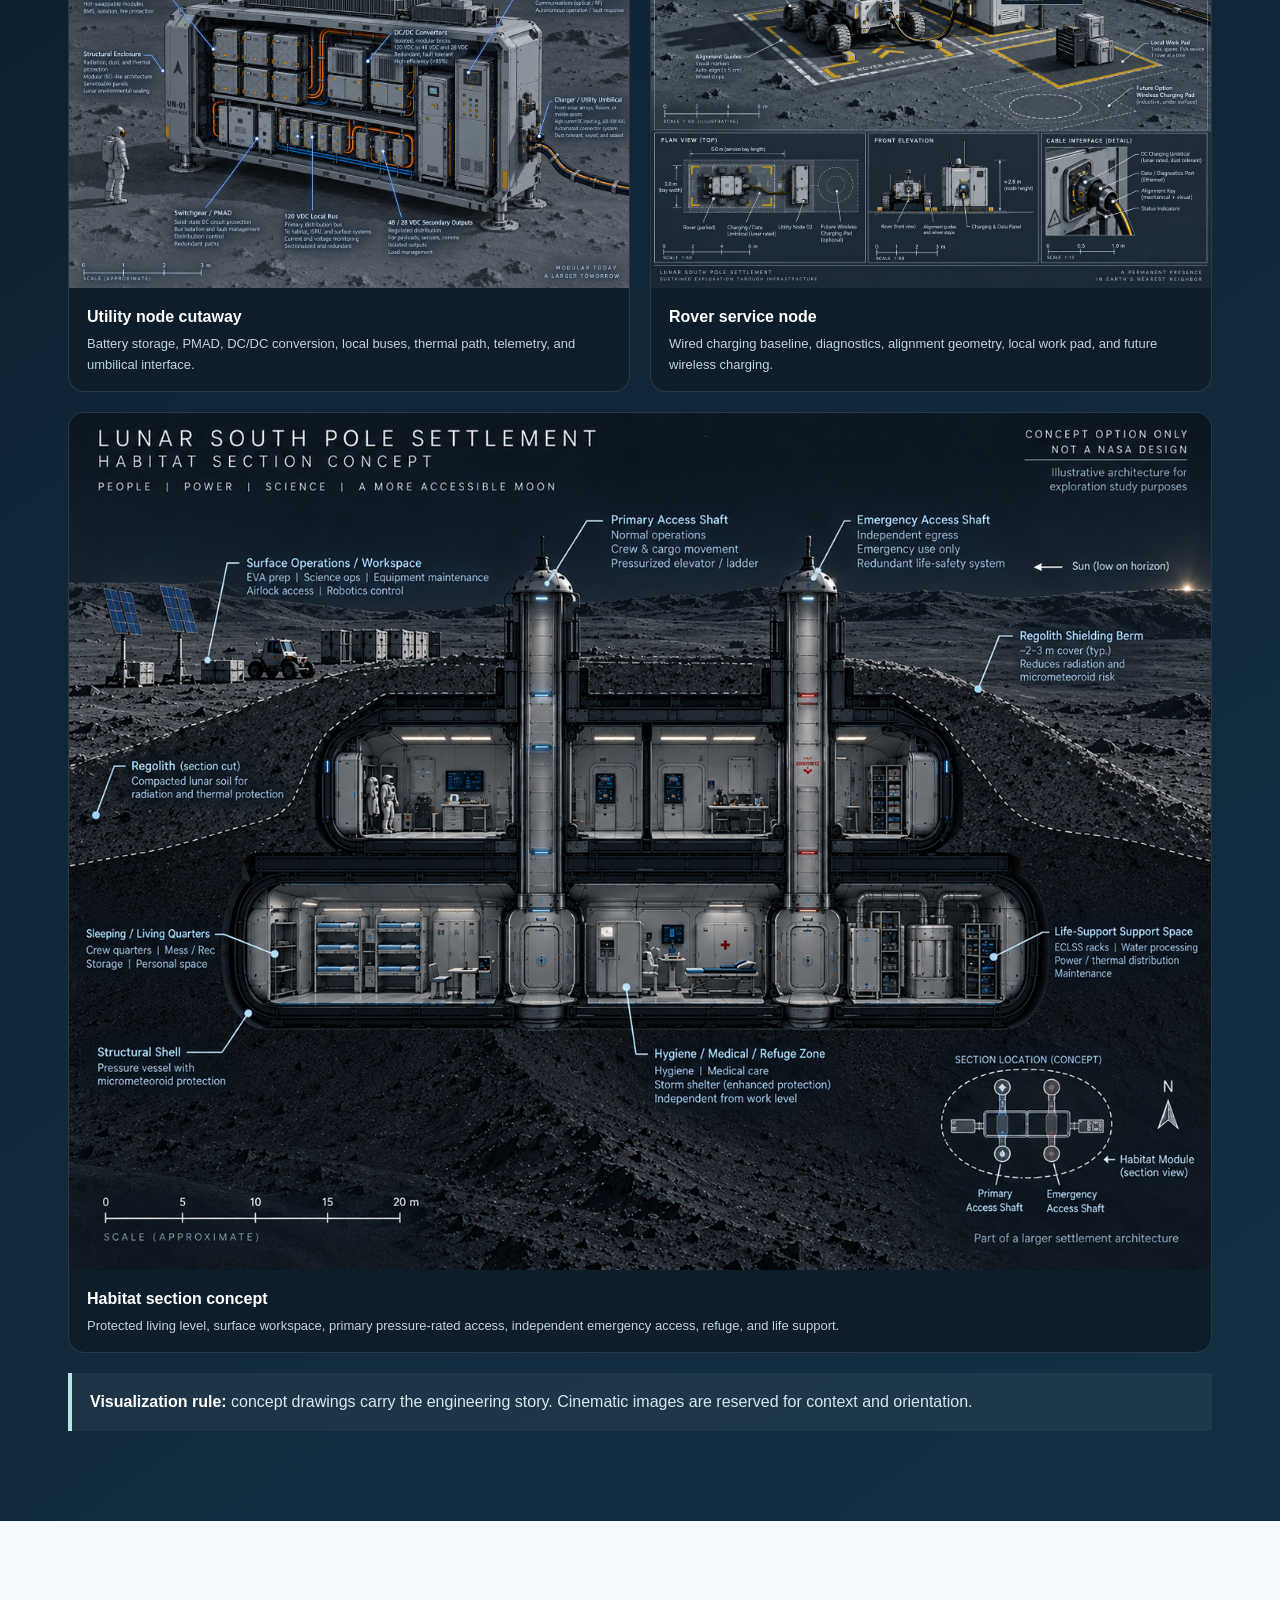
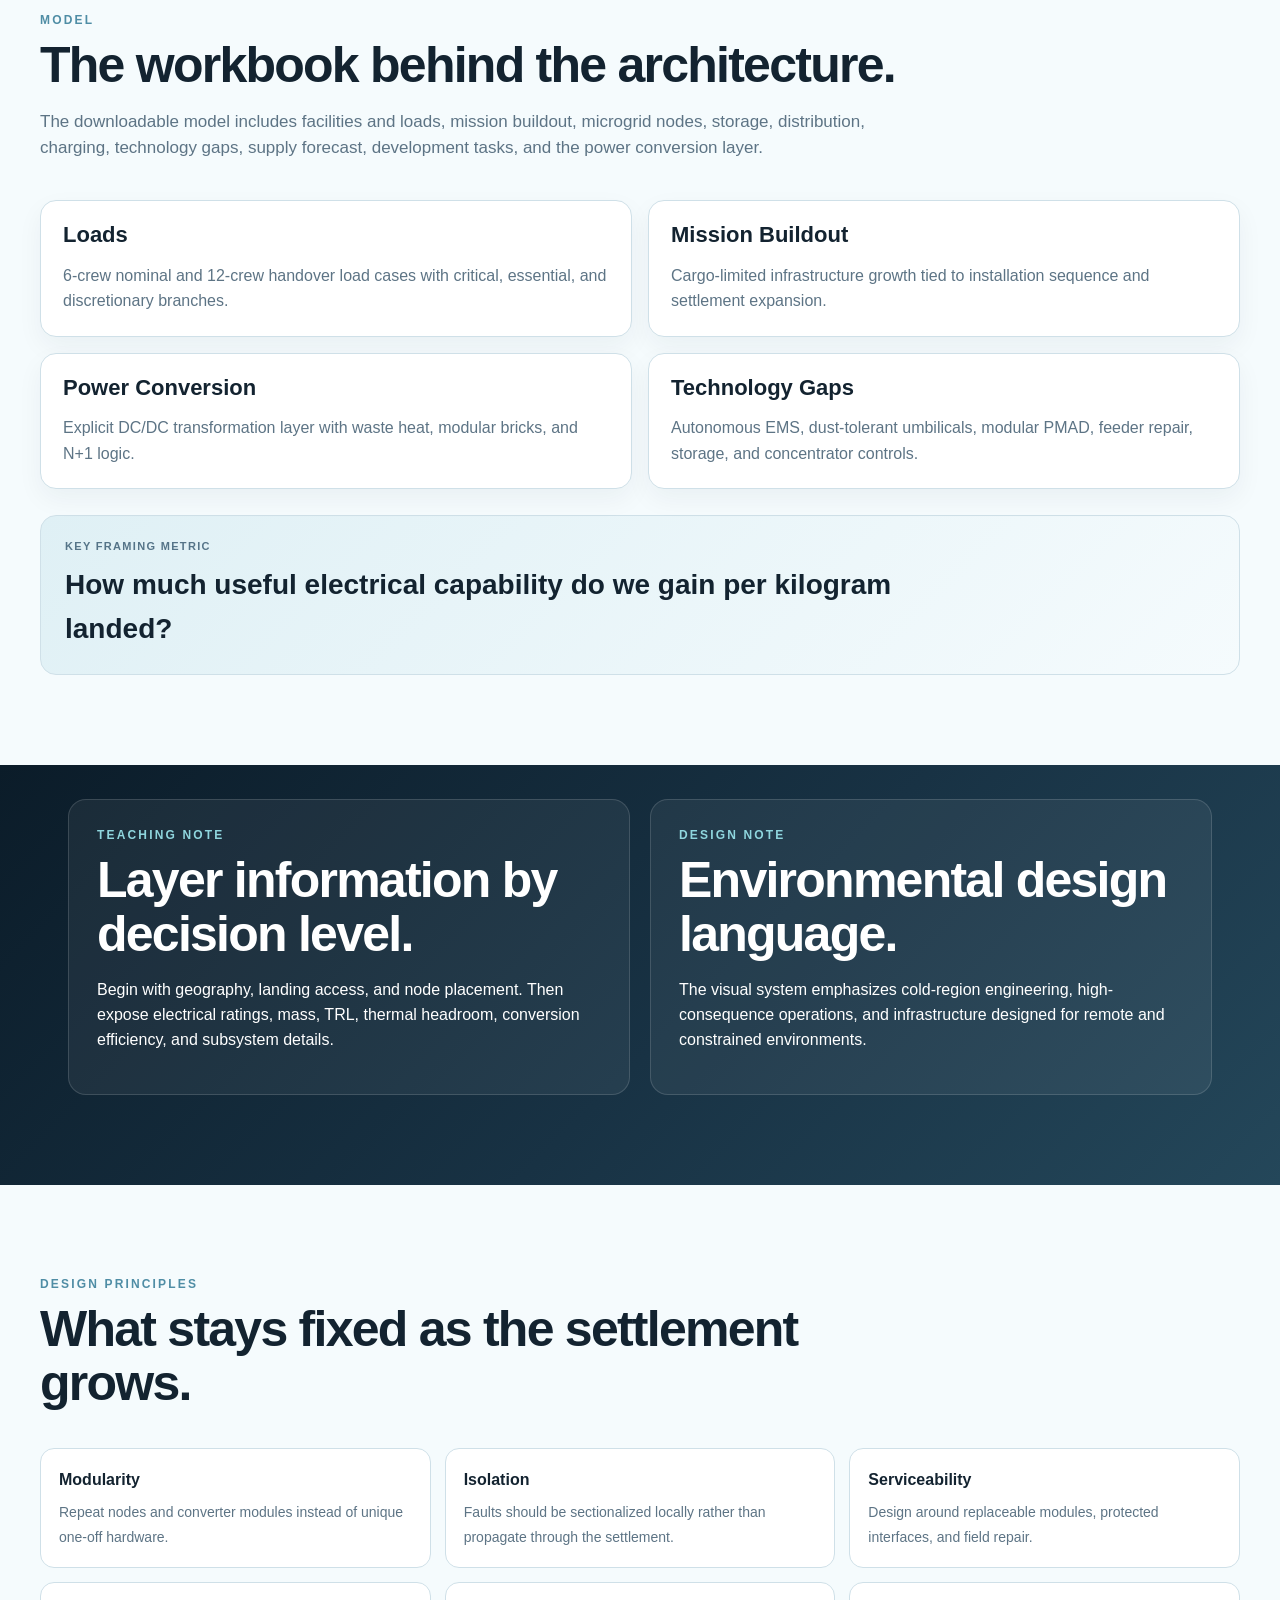
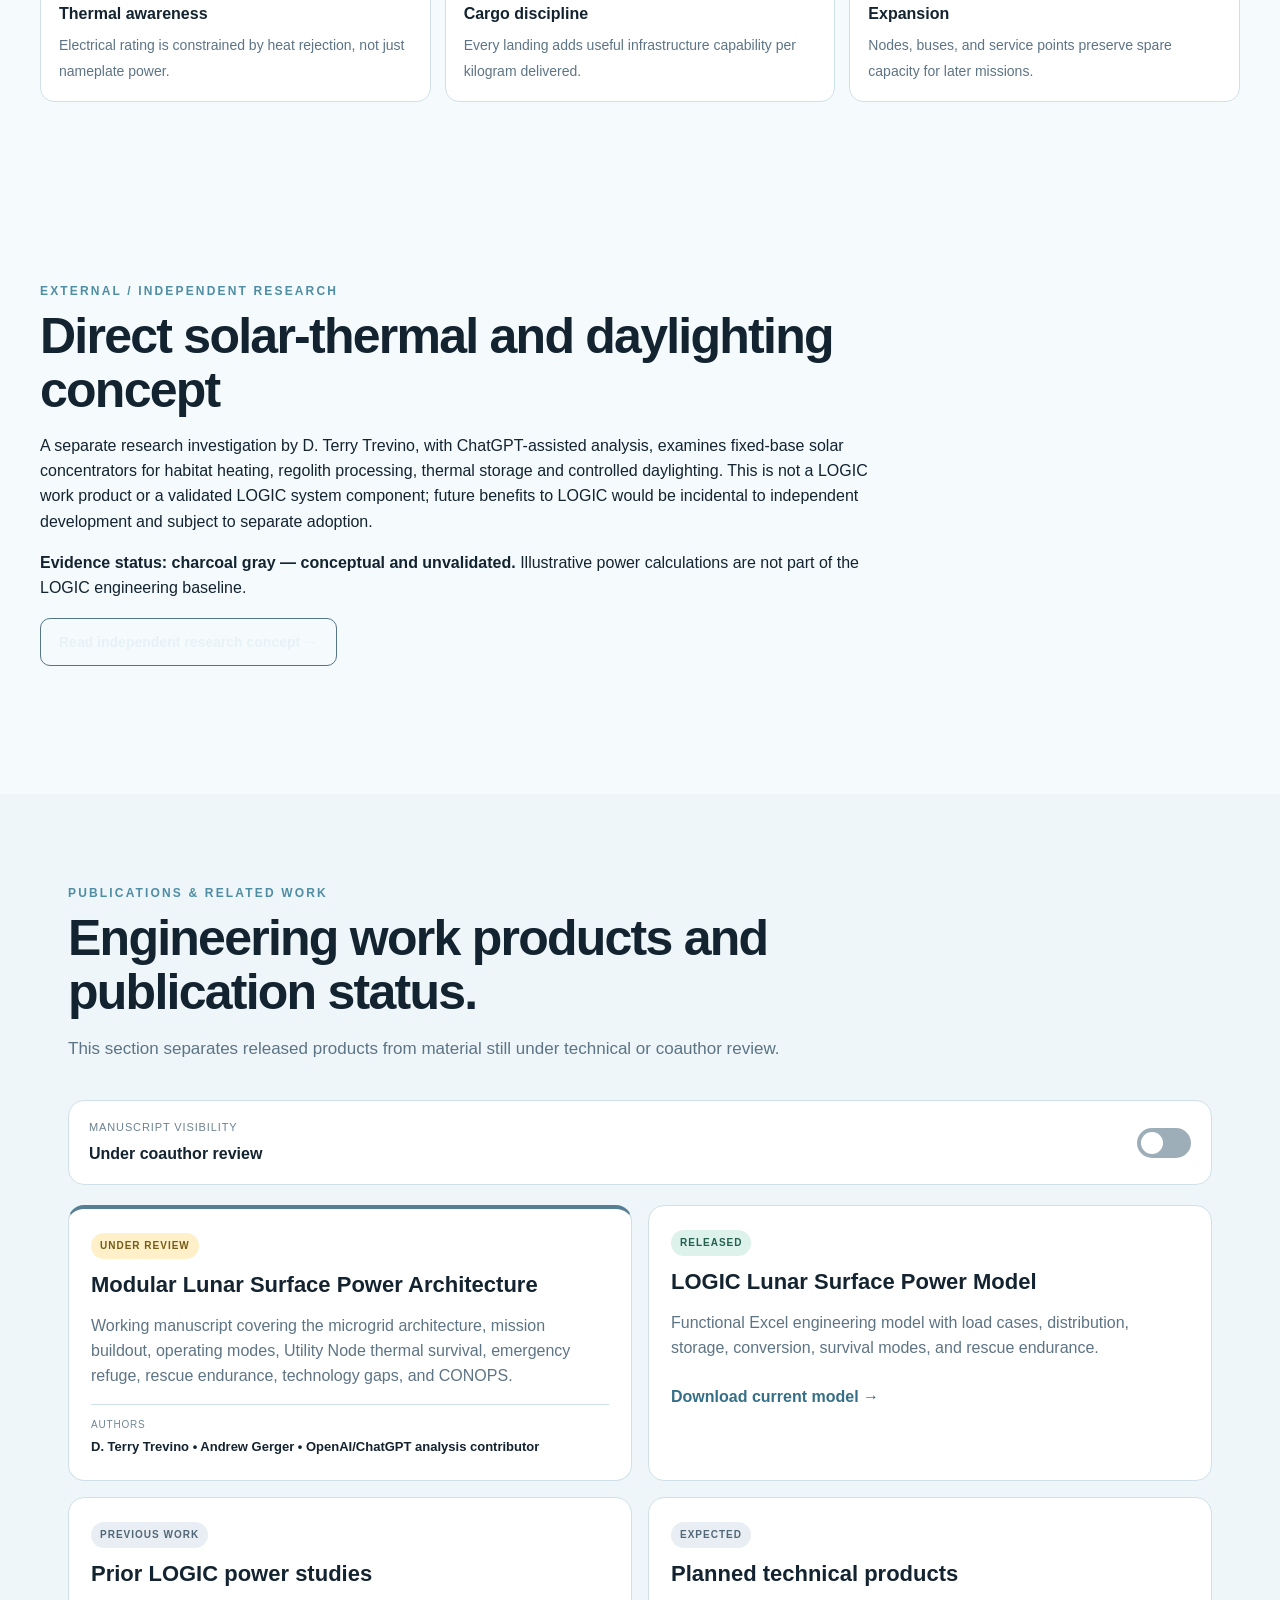
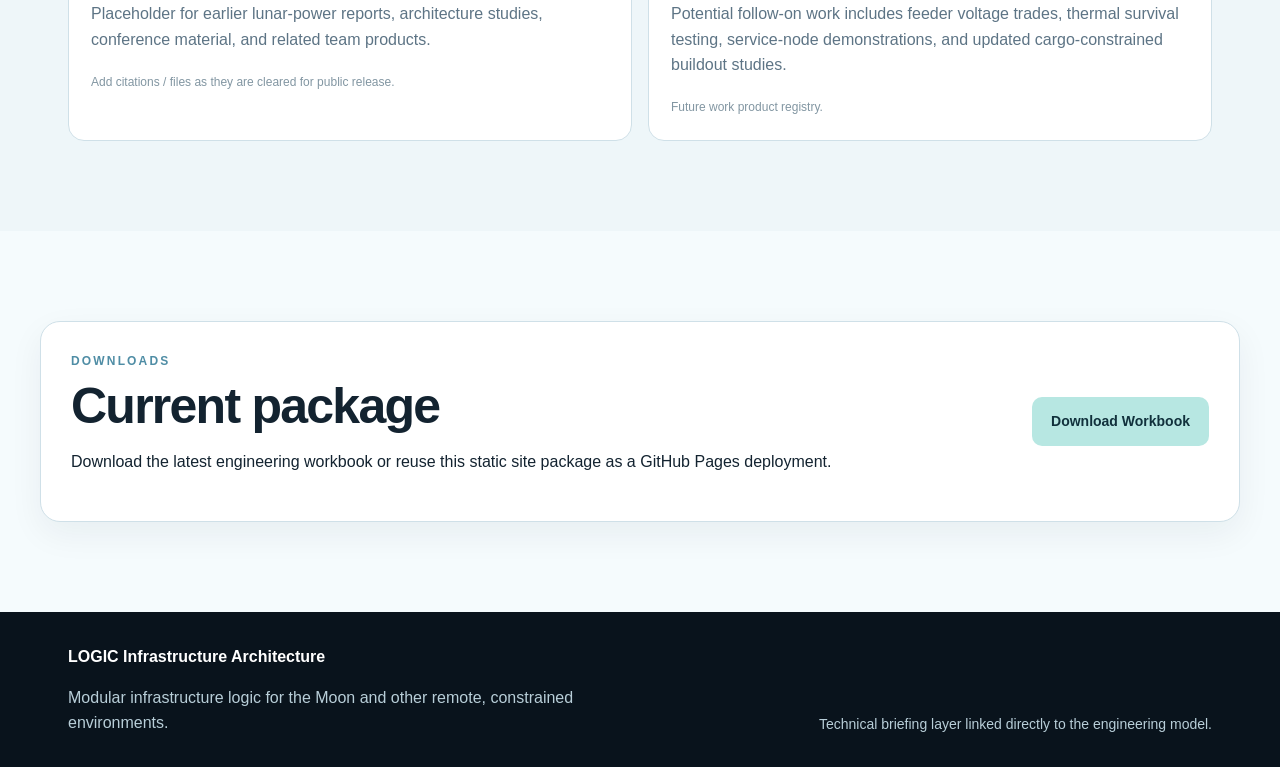
==== commit a8a408e0: "Link separately attributed solar thermal research without altering LOGIC baseline" ====
--- a/index.html
+++ b/index.html
@@ -45,7 +45,7 @@
           </p>
           <div class="hero-actions">
             <a class="btn primary" href="#system">Explore the architecture</a>
-            <a class="btn secondary" href="LOGIC_Lunar_Surface_Power_Dashboard_v6_1_WIP.xlsx" download>Download the WIP model</a>
+            <a class="btn secondary" href="LOGIC_Lunar_Surface_Power_Dashboard_v5.xlsx" download>Download the model</a>
           </div>
           <div class="hero-metrics six">
             <div class="metric"><span>Nominal load</span><strong>12.5 kW</strong><small>6 crew</small></div>
@@ -485,6 +485,8 @@
     </section>
 
 
+
+    <section class="section wrap" id="independent-research"><div class="section-head"><p class="eyebrow dark">EXTERNAL / INDEPENDENT RESEARCH</p><h2>Direct solar-thermal and daylighting concept</h2><p>A separate research investigation by D. Terry Trevino, with ChatGPT-assisted analysis, examines fixed-base solar concentrators for habitat heating, regolith processing, thermal storage and controlled daylighting. This is not a LOGIC work product or a validated LOGIC system component; future benefits to LOGIC would be incidental to independent development and subject to separate adoption.</p><p><strong>Evidence status: charcoal gray — conceptual and unvalidated.</strong> Illustrative power calculations are not part of the LOGIC engineering baseline.</p><p><a class="btn secondary" href="independent-solar-thermal.html">Read independent research concept →</a></p></div></section>
     <section class="section work-registry" id="work">
       <div class="wrap">
         <div class="section-head">
@@ -523,10 +525,10 @@
           </article>
 
           <article class="work-card">
-            <span class="work-state review">WORK IN PROGRESS</span>
+            <span class="work-state released">RELEASED</span>
             <h3>LOGIC Lunar Surface Power Model</h3>
             <p>Functional Excel engineering model with load cases, distribution, storage, conversion, survival modes, and rescue endurance.</p>
-            <a class="text-link" href="LOGIC_Lunar_Surface_Power_Dashboard_v6_1_WIP.xlsx" download>Download current WIP model →</a>
+            <a class="text-link" href="LOGIC_Lunar_Surface_Power_Dashboard_v5.xlsx" download>Download current model →</a>
           </article>
 
           <article class="work-card placeholder">
@@ -552,11 +554,11 @@
           <p class="eyebrow dark">DOWNLOADS</p>
           <h2>Current package</h2>
           <p>
-            Download the current engineering workbook. Version 6.1 is a work in progress; its electrical allocations and architecture assumptions remain subject to hardware, site, and mission validation.
+            Download the latest engineering workbook or reuse this static site package as a GitHub Pages deployment.
           </p>
         </div>
         <div class="download-actions">
-          <a class="btn primary" href="LOGIC_Lunar_Surface_Power_Dashboard_v6_1_WIP.xlsx" download>Download WIP Workbook</a>
+          <a class="btn primary" href="LOGIC_Lunar_Surface_Power_Dashboard_v5.xlsx" download>Download Workbook</a>
         </div>
       </div>
     </section>
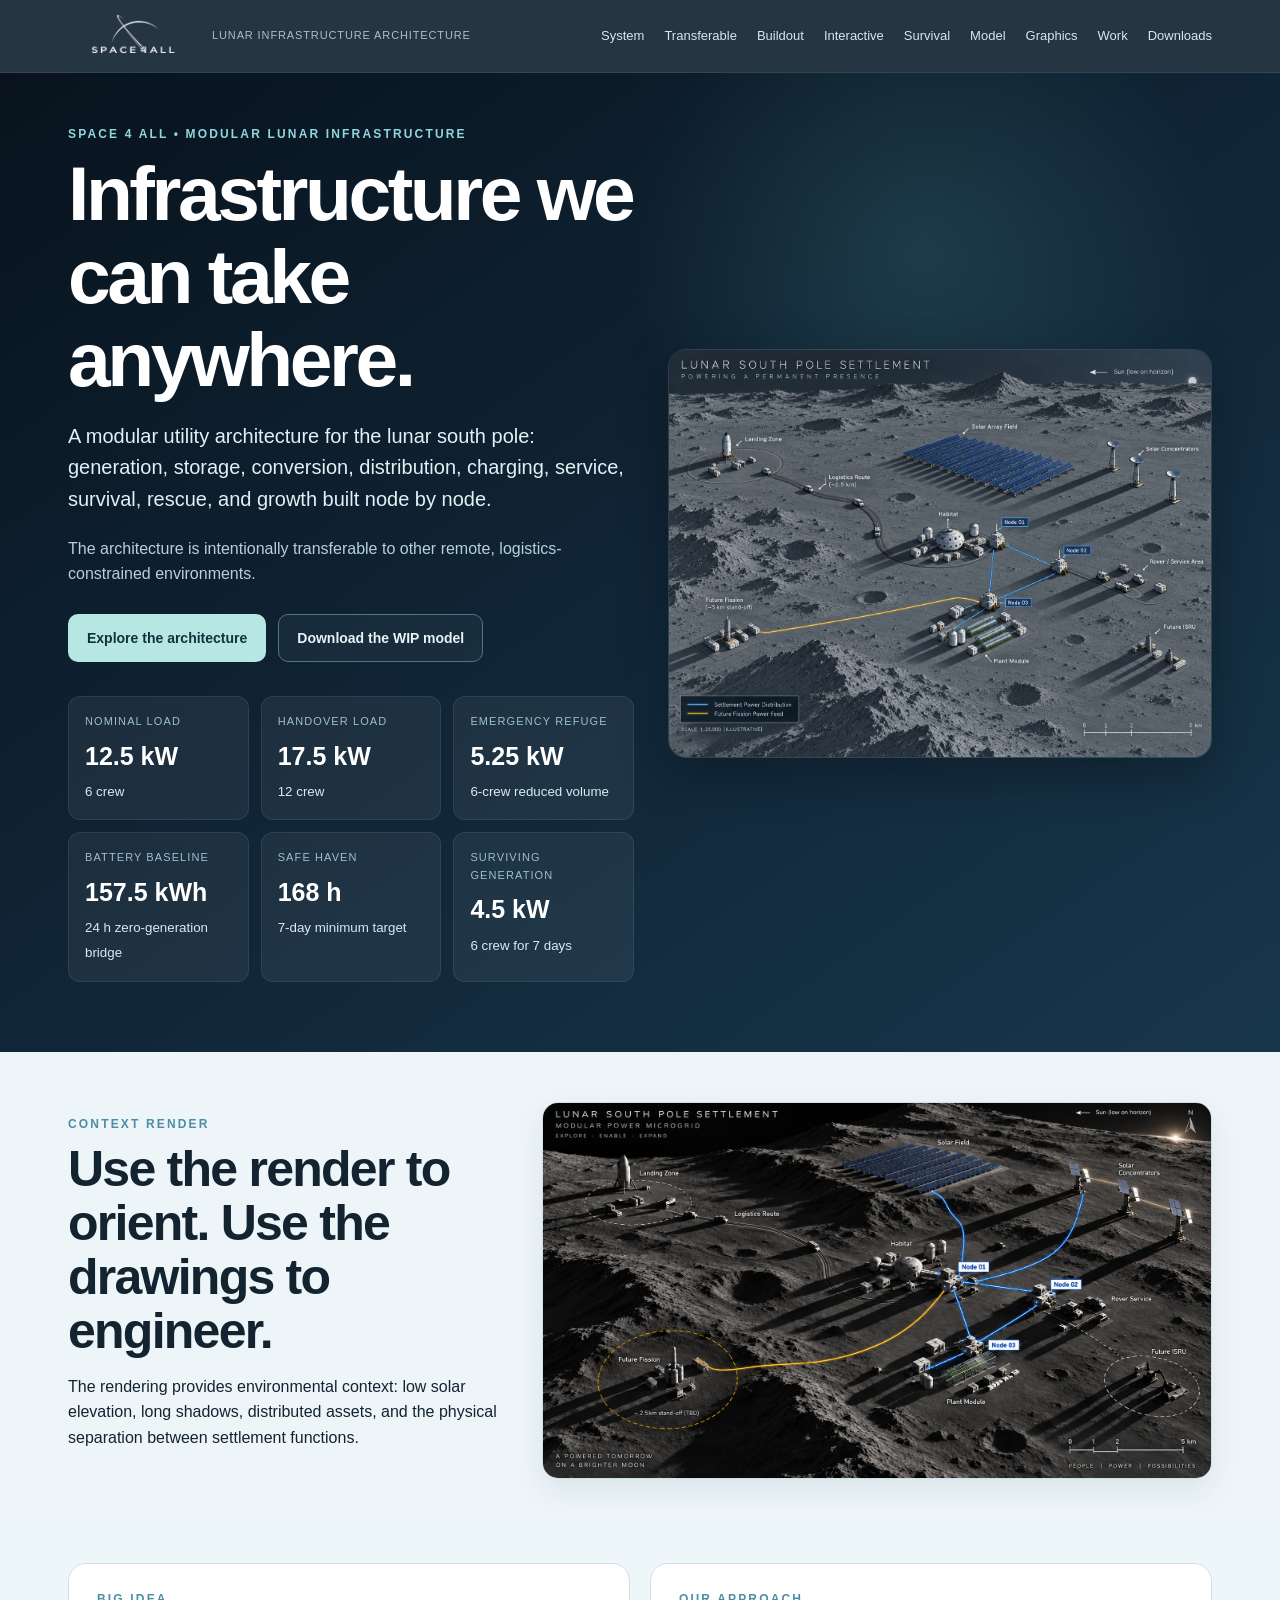
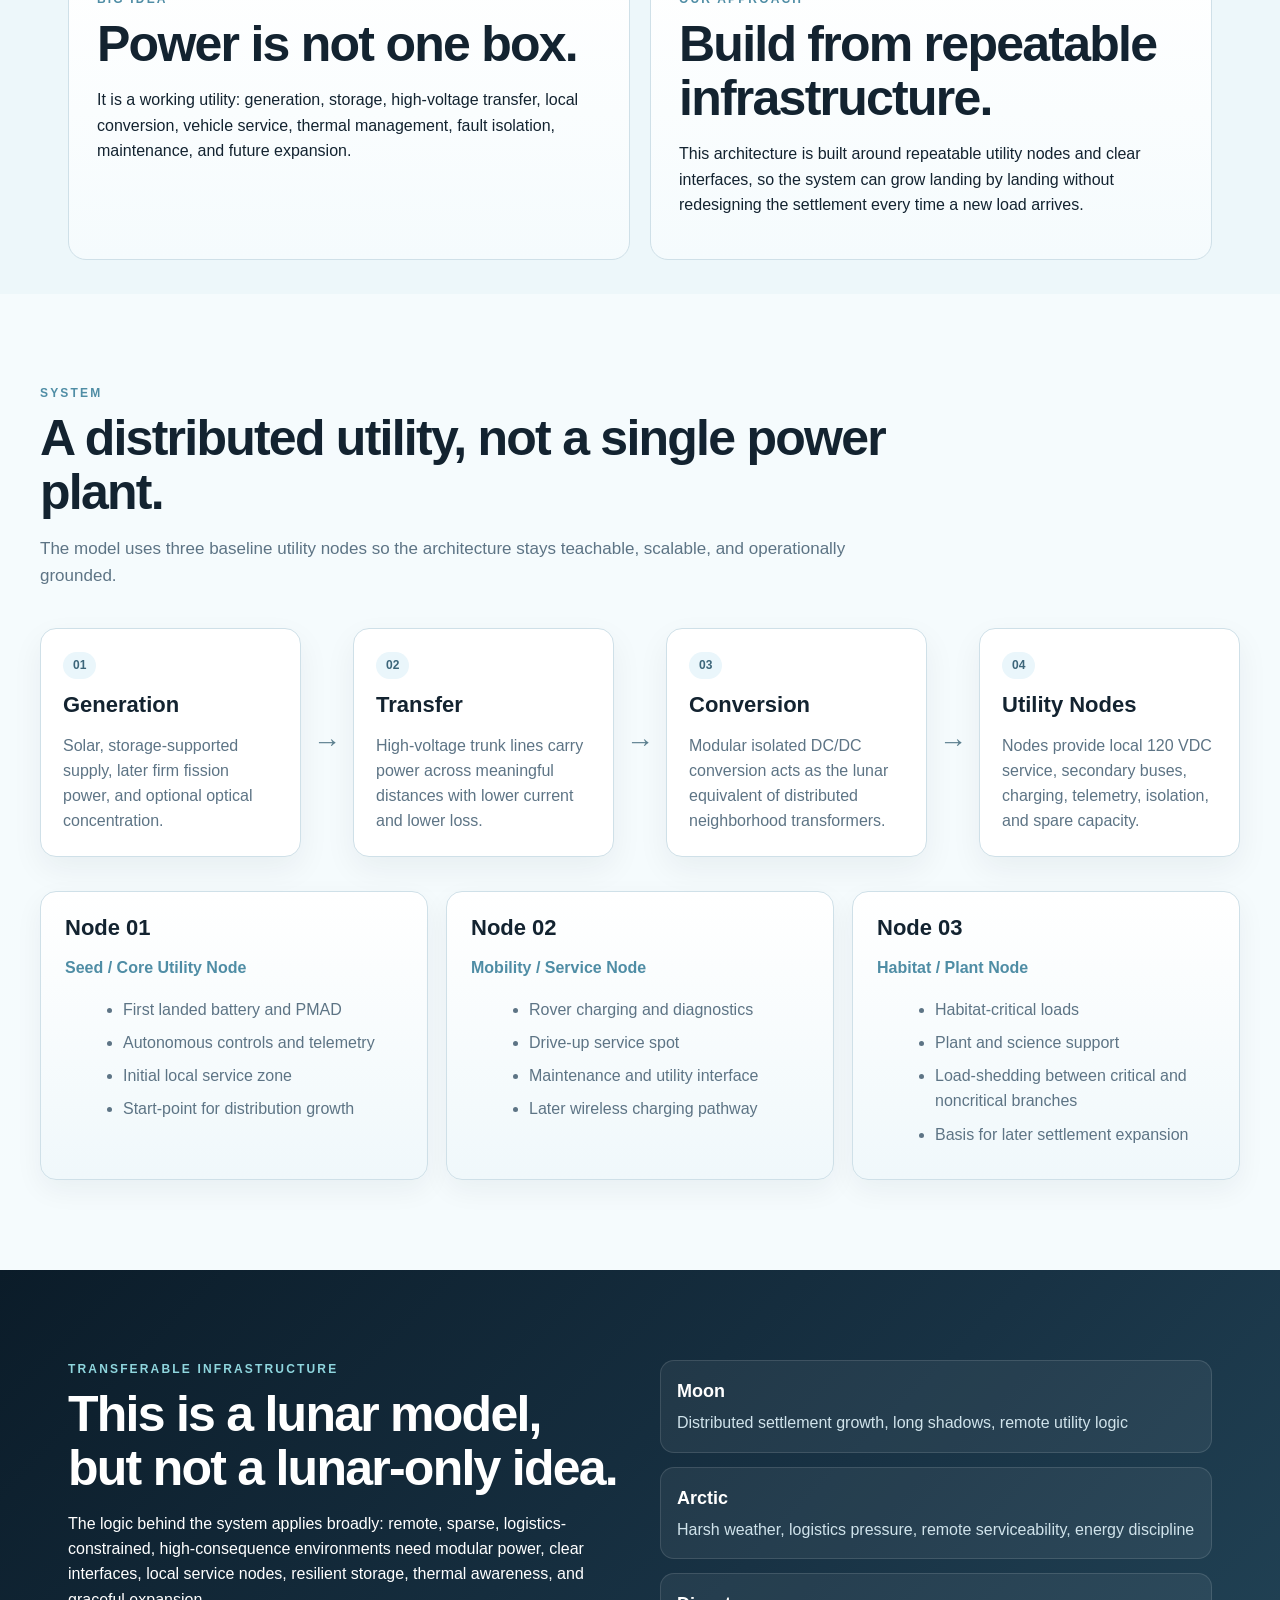
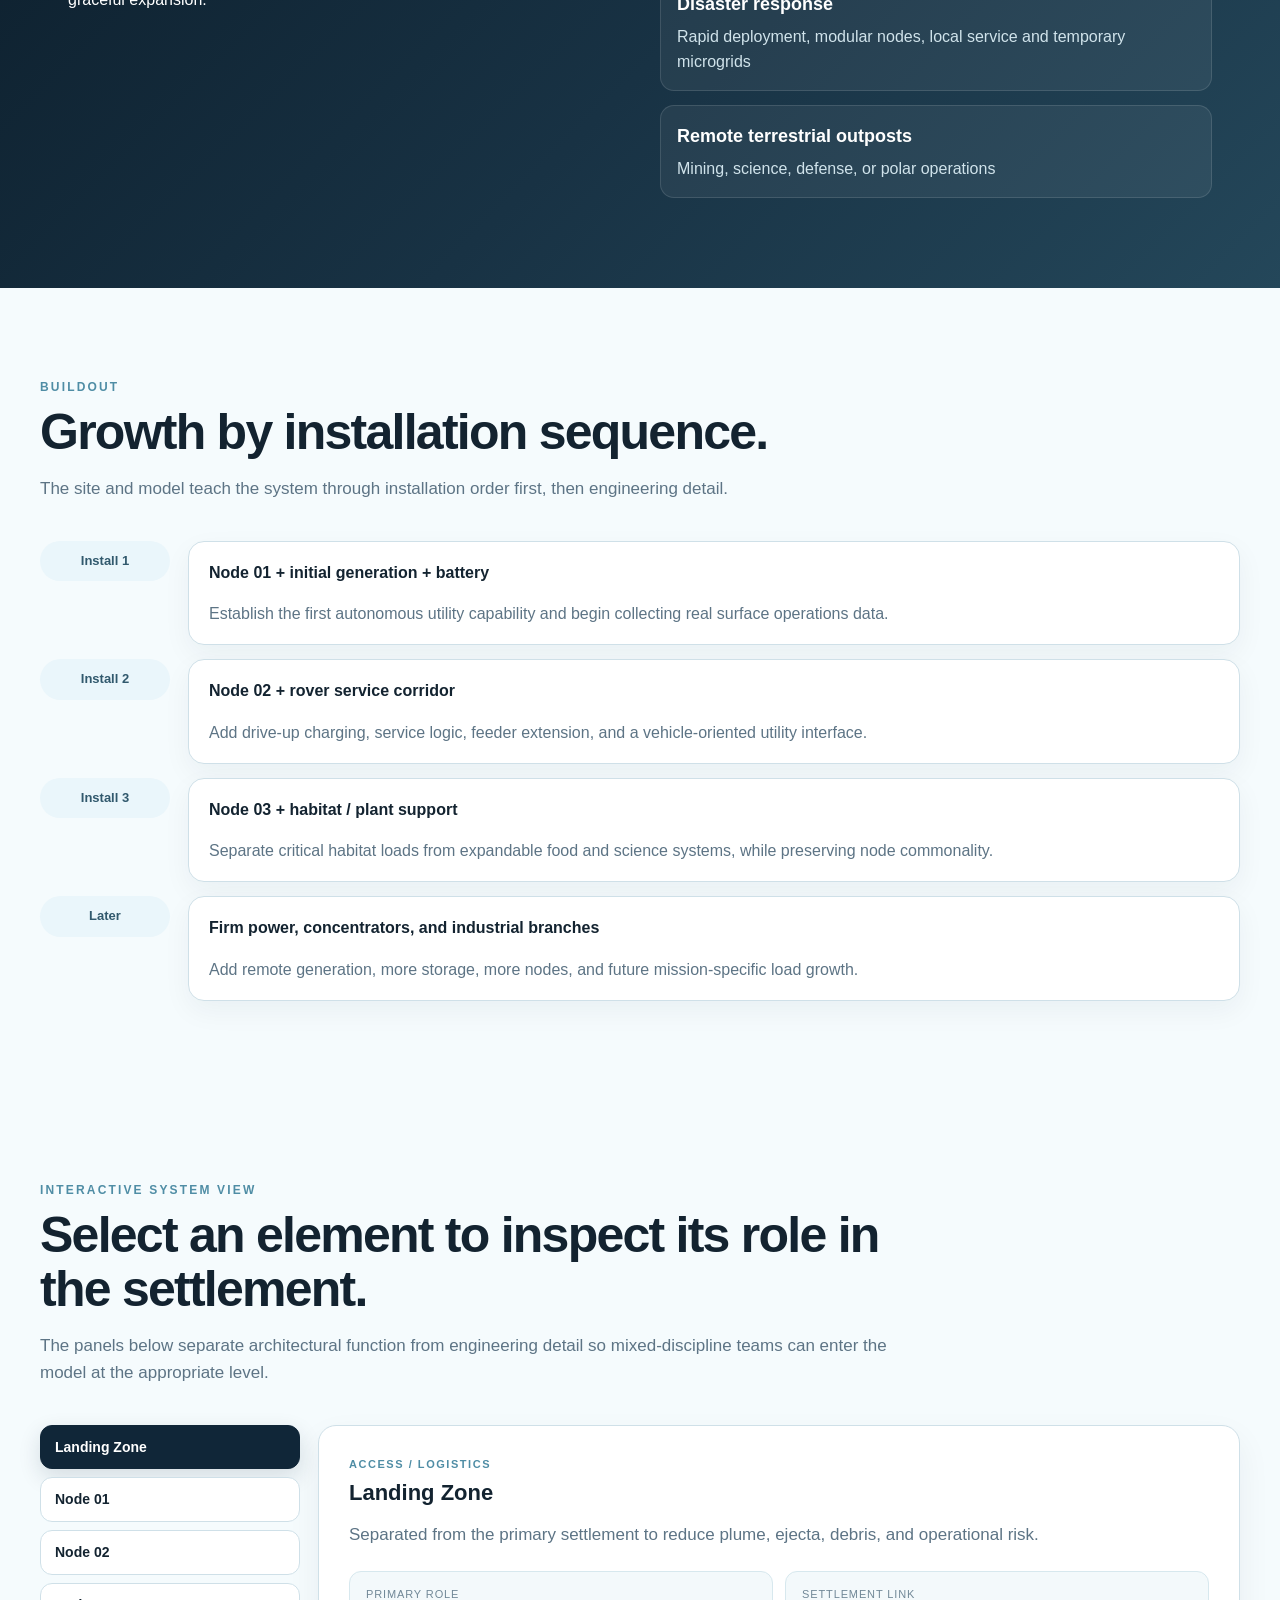
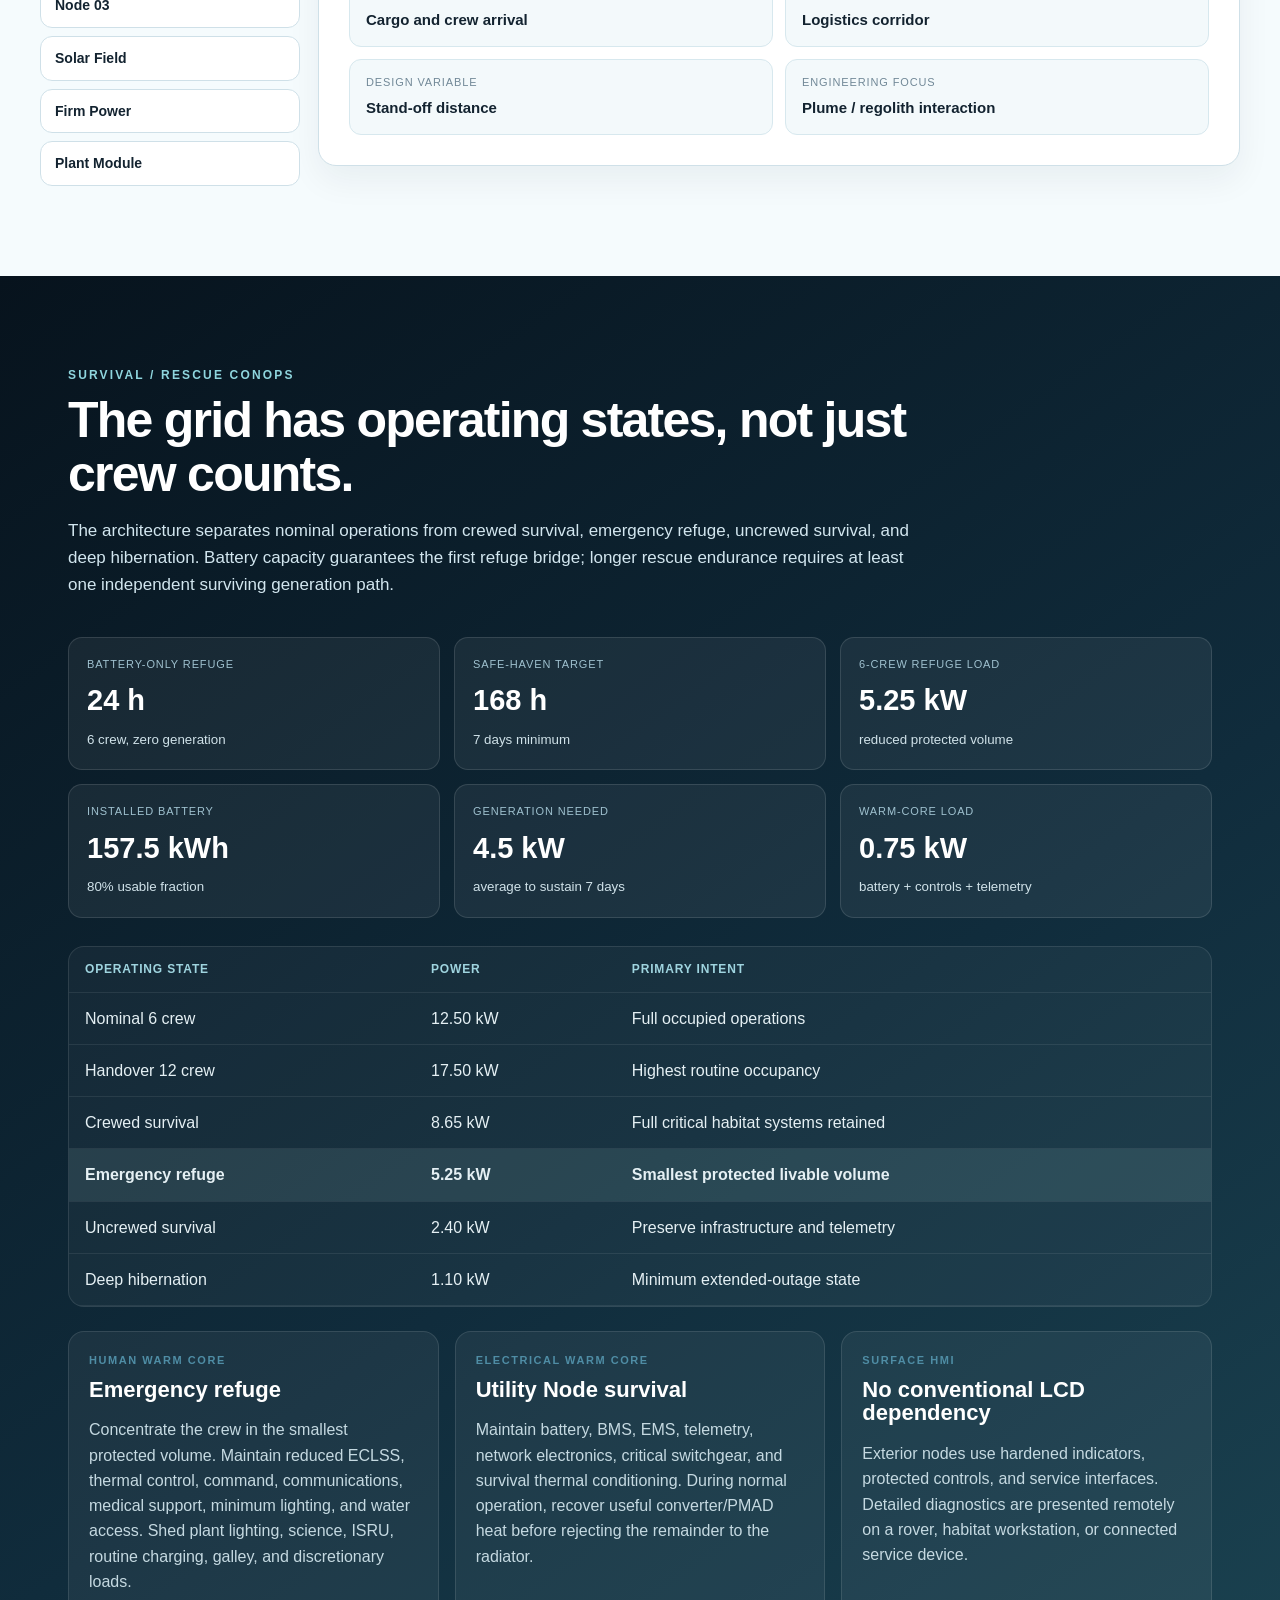
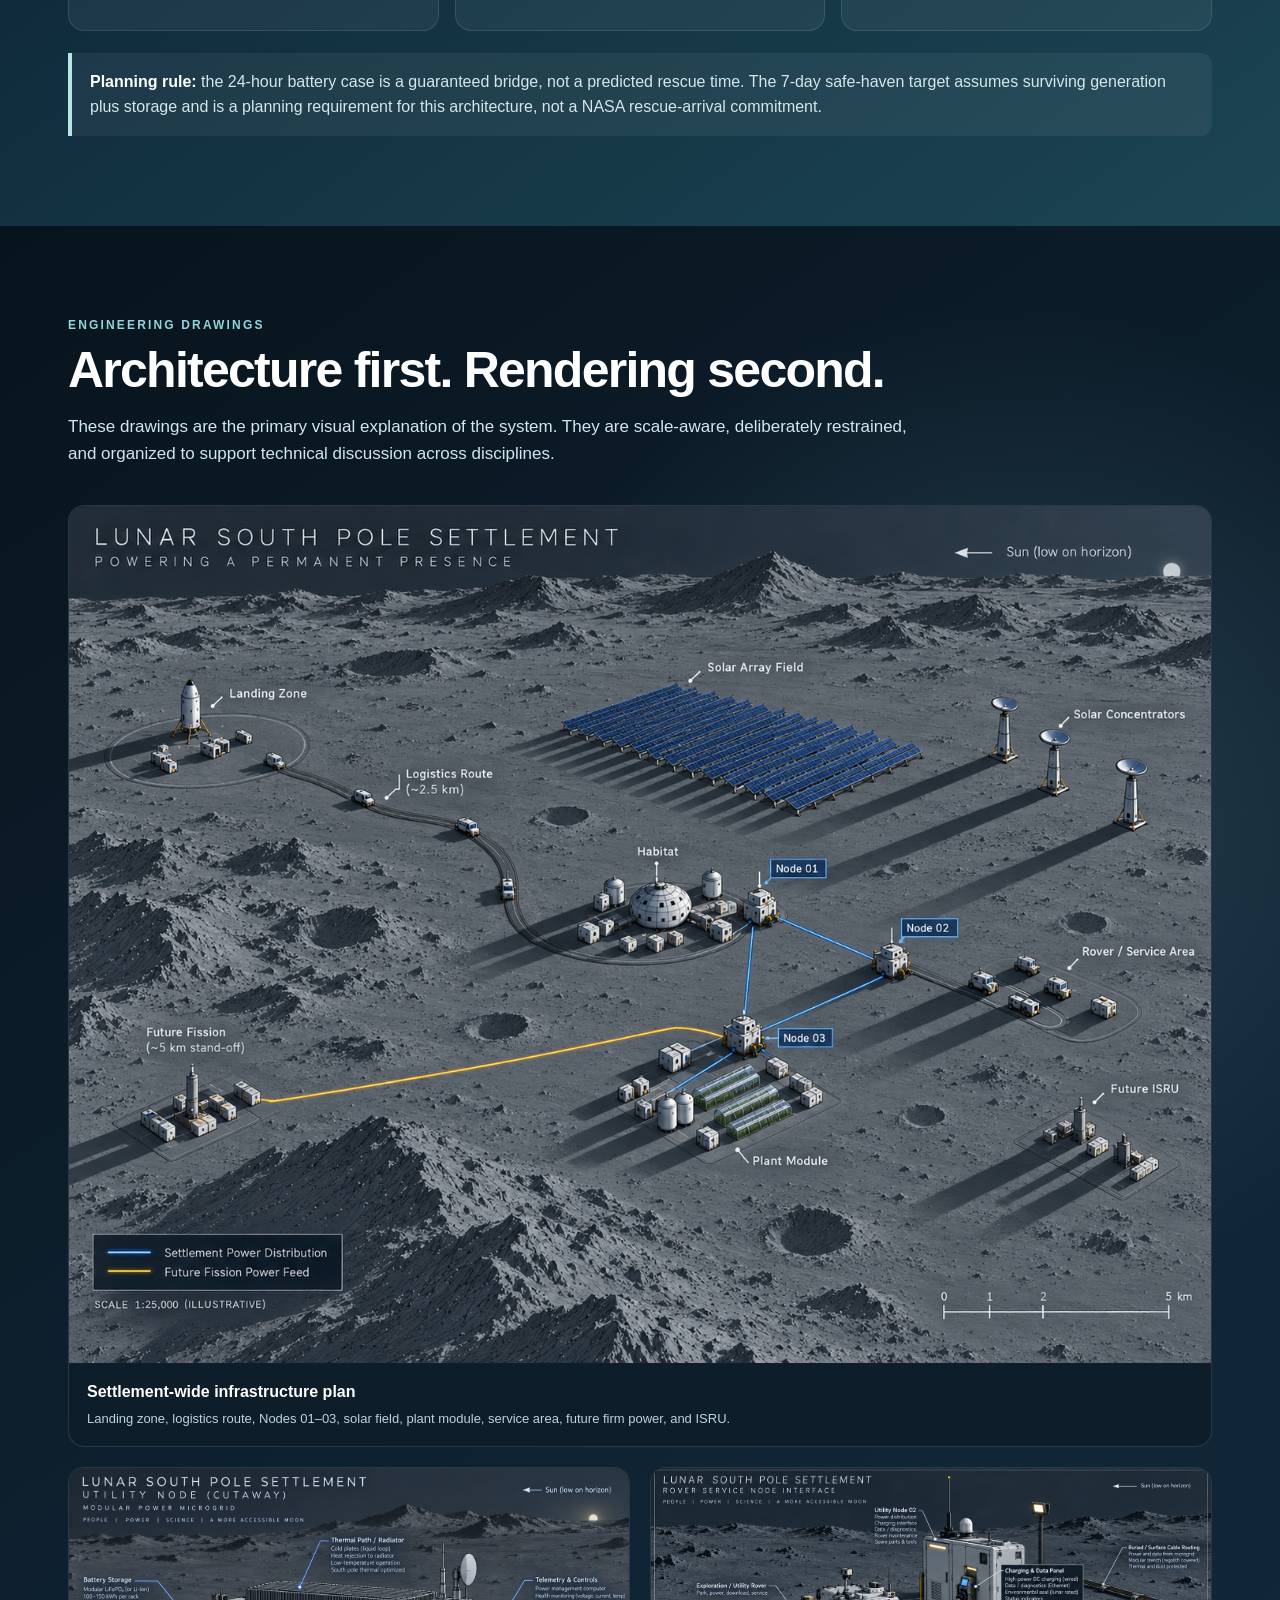
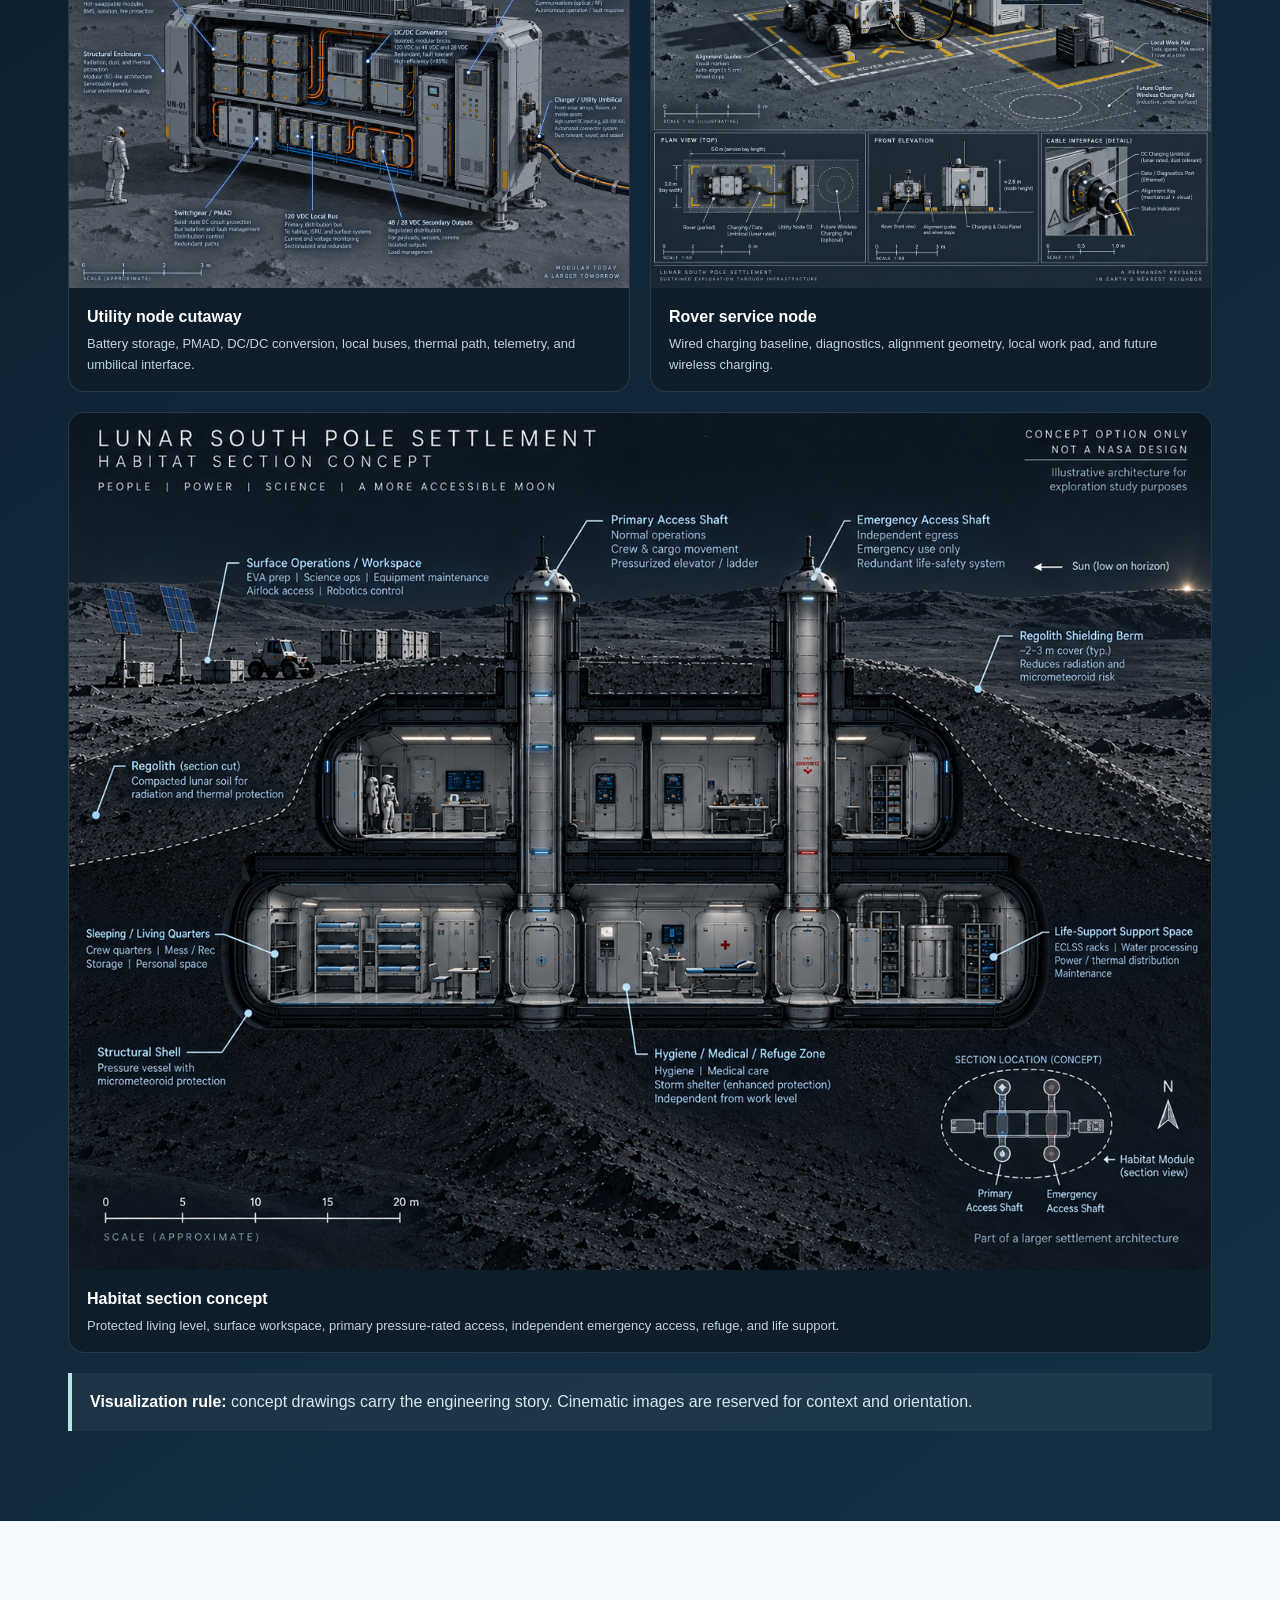
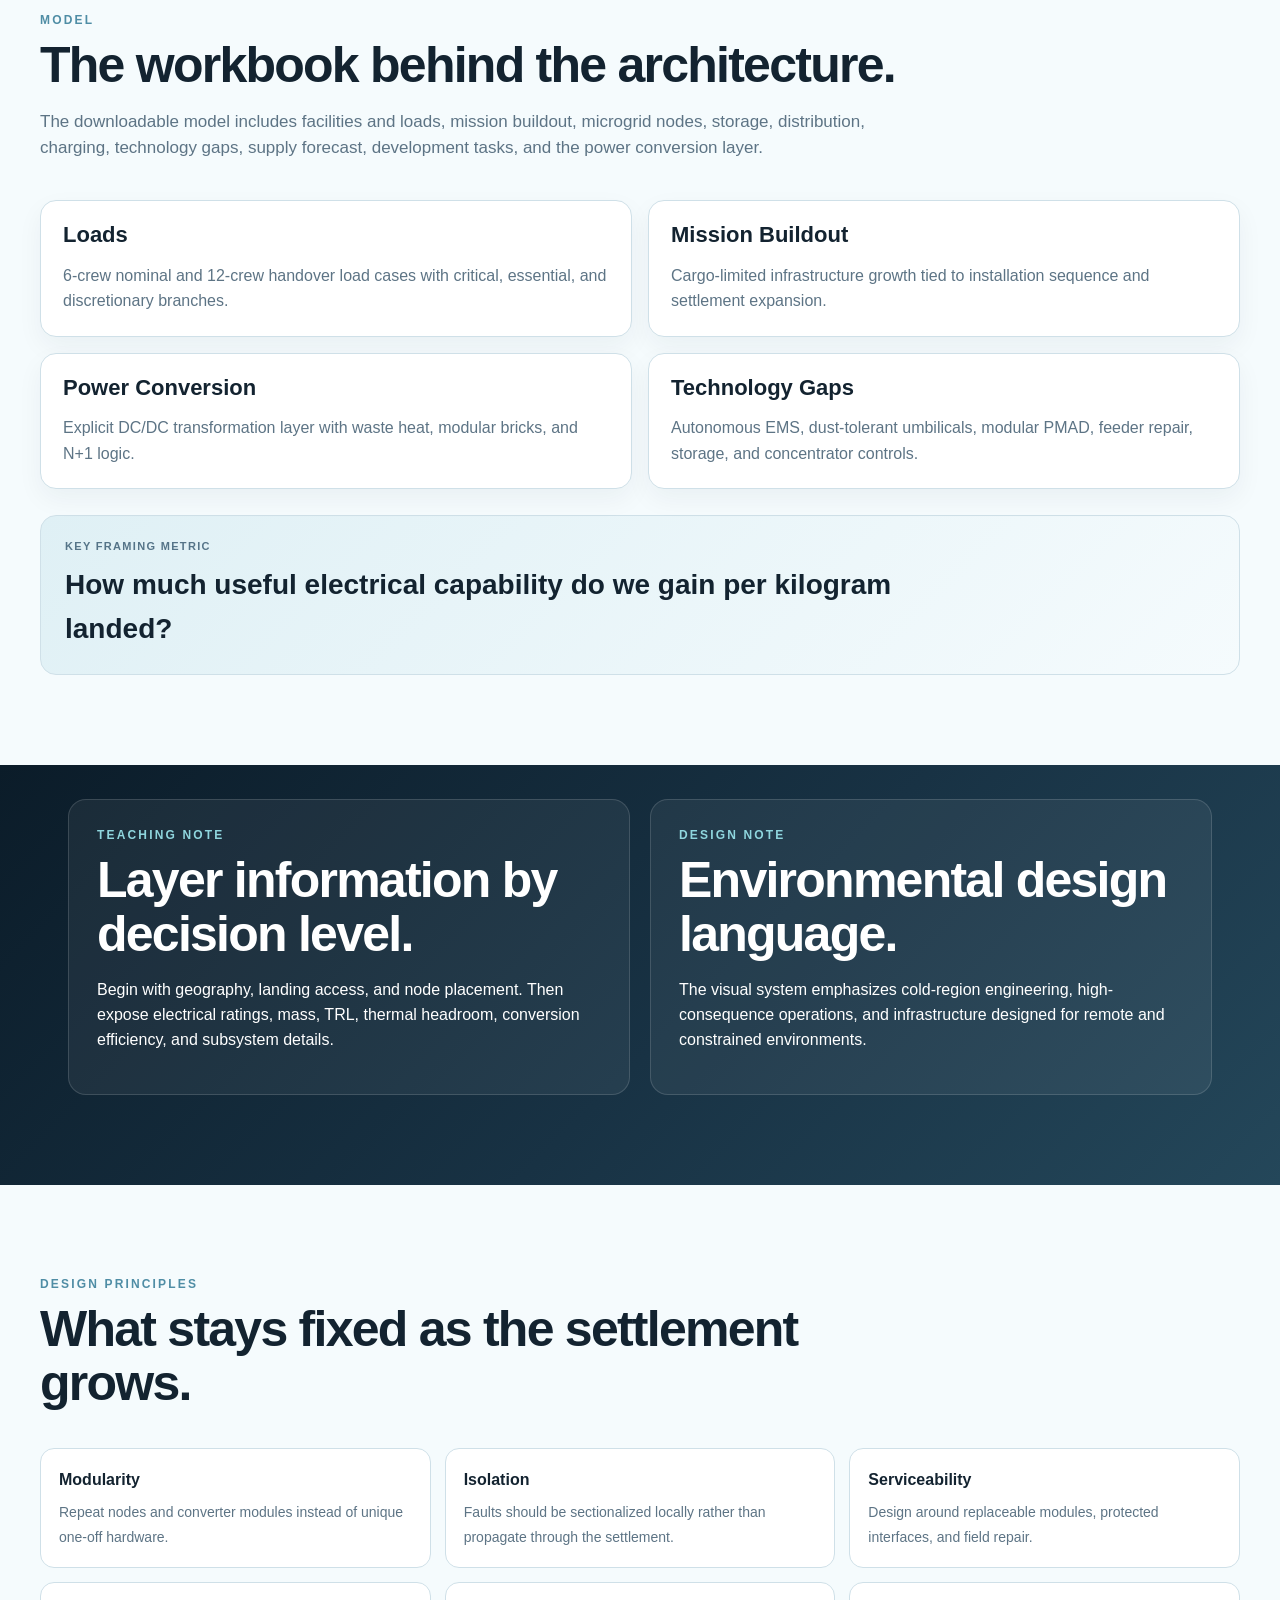
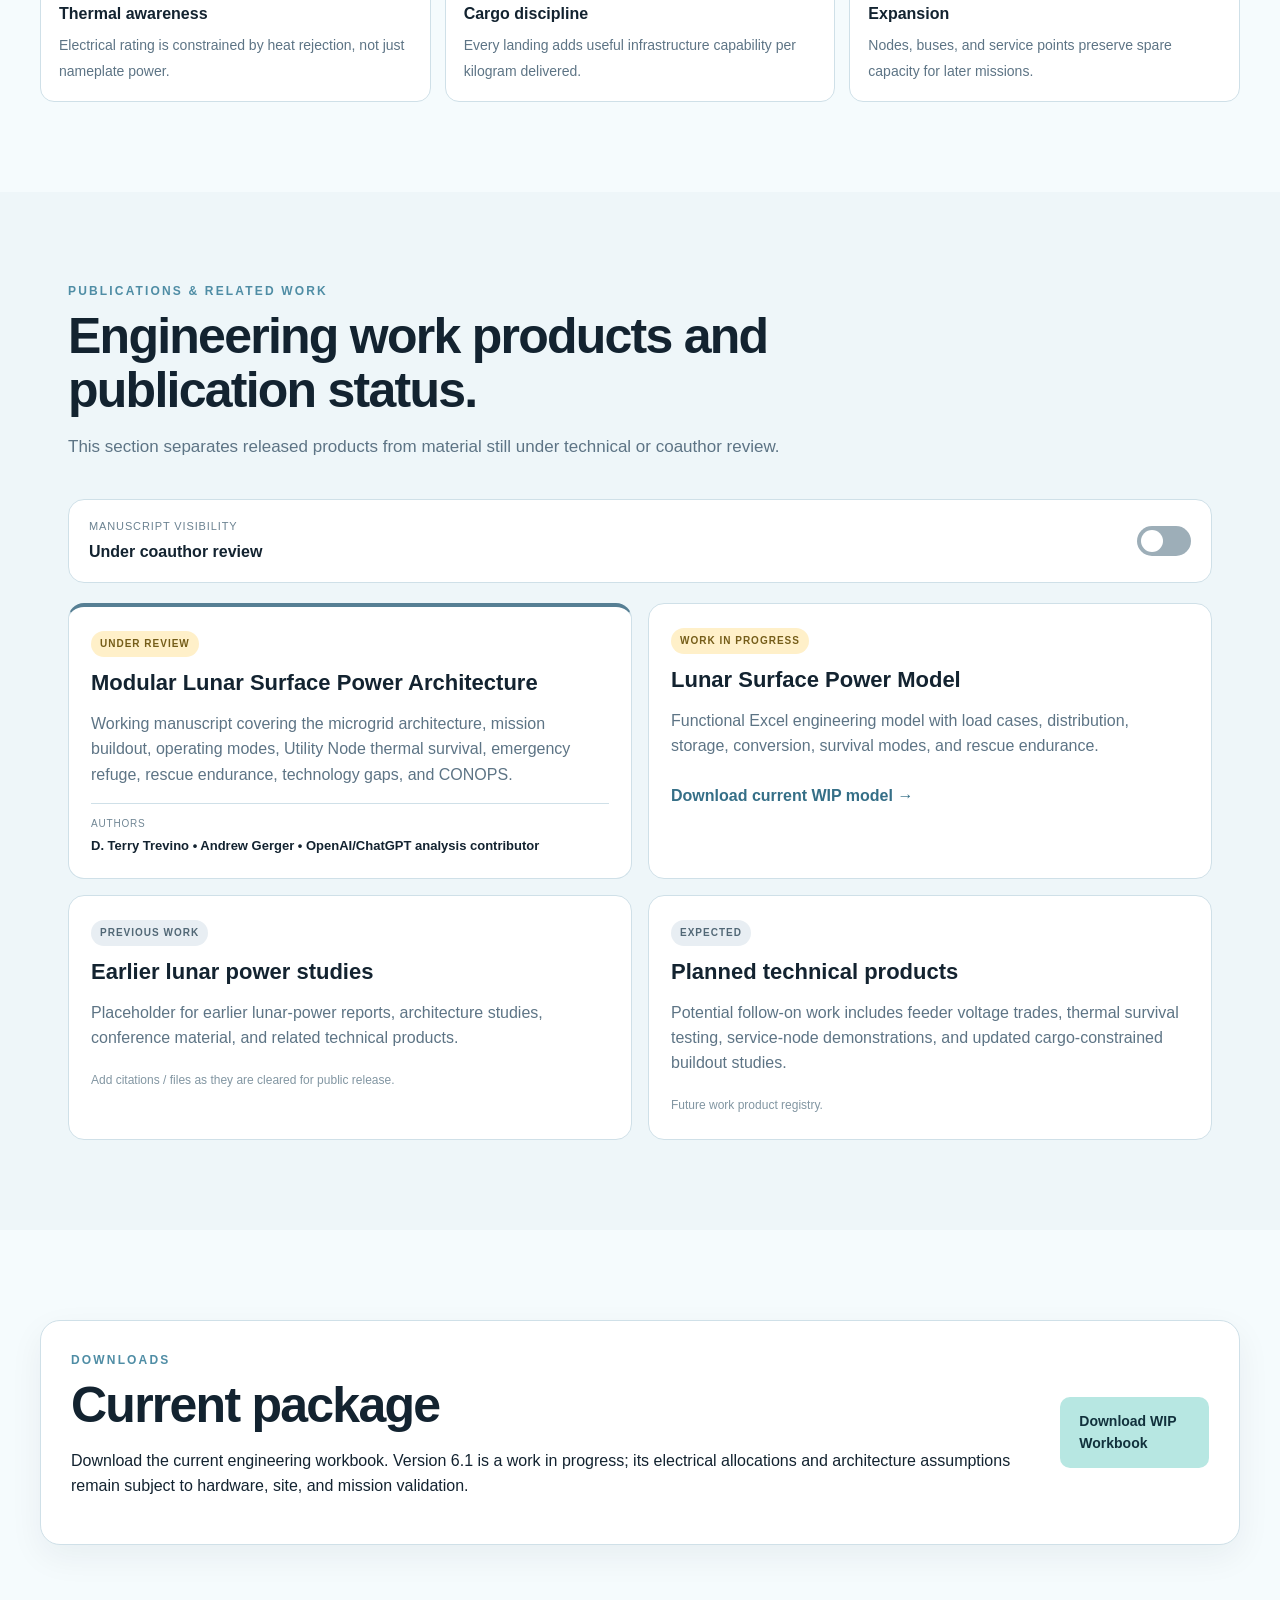
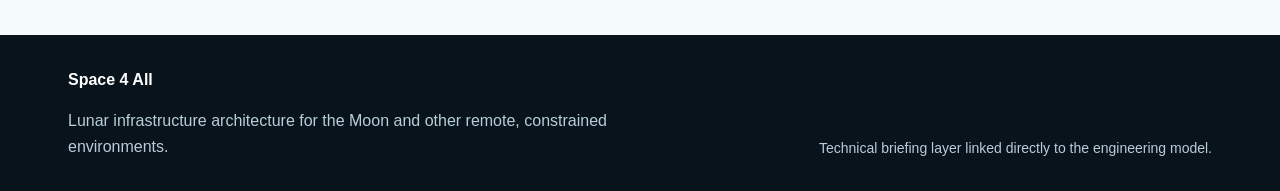
==== commit 868ca38a: "Rebrand homepage for Space 4 All" ====
--- a/index.html
+++ b/index.html
@@ -3,18 +3,17 @@
 <head>
   <meta charset="utf-8" />
   <meta name="viewport" content="width=device-width,initial-scale=1" />
-  <meta name="description" content="LOGIC lunar infrastructure and modular power architecture. Transferable utility infrastructure for the Moon, polar environments, and remote outposts." />
-  <title>LOGIC Infrastructure Architecture</title>
+  <meta name="description" content="Space 4 All lunar infrastructure and modular power architecture. Transferable utility infrastructure for the Moon, polar environments, and remote outposts." />
+  <title>Space 4 All | Lunar Infrastructure Architecture</title>
   <link rel="stylesheet" href="style.css" />
 </head>
 <body>
   <header class="site-header">
     <div class="wrap nav">
       <a class="brand" href="#top">
-        <span class="brand-mark">L</span>
+        <img class="brand-logo" src="space4all-logo.png" alt="Space 4 All" />
         <span class="brand-text">
-          <strong>LOGIC</strong>
-          <small>Infrastructure Architecture</small>
+          <small>Lunar Infrastructure Architecture</small>
         </span>
       </a>
       <nav class="links">
@@ -35,7 +34,7 @@
     <section class="hero">
       <div class="wrap hero-grid">
         <div class="hero-copy">
-          <p class="eyebrow">LOGIC • MODULAR INFRASTRUCTURE • ARCTIC PALETTE</p>
+          <p class="eyebrow">SPACE 4 ALL • MODULAR LUNAR INFRASTRUCTURE</p>
           <h1>Infrastructure we can take anywhere.</h1>
           <p class="lead">
             A modular utility architecture for the lunar south pole: generation, storage, conversion, distribution, charging, service, survival, rescue, and growth built node by node.
@@ -45,7 +44,7 @@
           </p>
           <div class="hero-actions">
             <a class="btn primary" href="#system">Explore the architecture</a>
-            <a class="btn secondary" href="LOGIC_Lunar_Surface_Power_Dashboard_v5.xlsx" download>Download the model</a>
+            <a class="btn secondary" href="LOGIC_Lunar_Surface_Power_Dashboard_v6_1_WIP.xlsx" download>Download the WIP model</a>
           </div>
           <div class="hero-metrics six">
             <div class="metric"><span>Nominal load</span><strong>12.5 kW</strong><small>6 crew</small></div>
@@ -89,8 +88,8 @@
           </p>
         </div>
         <div class="panel soft">
-          <p class="eyebrow dark">WHY LOGIC</p>
-          <h2>Start with infrastructure logic.</h2>
+          <p class="eyebrow dark">OUR APPROACH</p>
+          <h2>Build from repeatable infrastructure.</h2>
           <p>
             This architecture is built around repeatable utility nodes and clear interfaces, so the
             system can grow landing by landing without redesigning the settlement every time a new load arrives.
@@ -357,7 +356,7 @@
           <article><p class="panel-kicker">ELECTRICAL WARM CORE</p><h3>Utility Node survival</h3><p>Maintain battery, BMS, EMS, telemetry, network electronics, critical switchgear, and survival thermal conditioning. During normal operation, recover useful converter/PMAD heat before rejecting the remainder to the radiator.</p></article>
           <article><p class="panel-kicker">SURFACE HMI</p><h3>No conventional LCD dependency</h3><p>Exterior nodes use hardened indicators, protected controls, and service interfaces. Detailed diagnostics are presented remotely on a rover, habitat workstation, or connected service device.</p></article>
         </div>
-        <div class="rescue-note"><strong>Planning rule:</strong> the 24-hour battery case is a guaranteed bridge, not a predicted rescue time. The 7-day safe-haven target assumes surviving generation plus storage and is a LOGIC engineering requirement, not a NASA rescue-arrival commitment.</div>
+        <div class="rescue-note"><strong>Planning rule:</strong> the 24-hour battery case is a guaranteed bridge, not a predicted rescue time. The 7-day safe-haven target assumes surviving generation plus storage and is a planning requirement for this architecture, not a NASA rescue-arrival commitment.</div>
       </div>
     </section>
 
@@ -485,8 +484,6 @@
     </section>
 
 
-
-    <section class="section wrap" id="independent-research"><div class="section-head"><p class="eyebrow dark">EXTERNAL / INDEPENDENT RESEARCH</p><h2>Direct solar-thermal and daylighting concept</h2><p>A separate research investigation by D. Terry Trevino, with ChatGPT-assisted analysis, examines fixed-base solar concentrators for habitat heating, regolith processing, thermal storage and controlled daylighting. This is not a LOGIC work product or a validated LOGIC system component; future benefits to LOGIC would be incidental to independent development and subject to separate adoption.</p><p><strong>Evidence status: charcoal gray — conceptual and unvalidated.</strong> Illustrative power calculations are not part of the LOGIC engineering baseline.</p><p><a class="btn secondary" href="independent-solar-thermal.html">Read independent research concept →</a></p></div></section>
     <section class="section work-registry" id="work">
       <div class="wrap">
         <div class="section-head">
@@ -525,16 +522,16 @@
           </article>
 
           <article class="work-card">
-            <span class="work-state released">RELEASED</span>
-            <h3>LOGIC Lunar Surface Power Model</h3>
+            <span class="work-state review">WORK IN PROGRESS</span>
+            <h3>Lunar Surface Power Model</h3>
             <p>Functional Excel engineering model with load cases, distribution, storage, conversion, survival modes, and rescue endurance.</p>
-            <a class="text-link" href="LOGIC_Lunar_Surface_Power_Dashboard_v5.xlsx" download>Download current model →</a>
+            <a class="text-link" href="LOGIC_Lunar_Surface_Power_Dashboard_v6_1_WIP.xlsx" download>Download current WIP model →</a>
           </article>
 
           <article class="work-card placeholder">
             <span class="work-state planned">PREVIOUS WORK</span>
-            <h3>Prior LOGIC power studies</h3>
-            <p>Placeholder for earlier lunar-power reports, architecture studies, conference material, and related team products.</p>
+            <h3>Earlier lunar power studies</h3>
+            <p>Placeholder for earlier lunar-power reports, architecture studies, conference material, and related technical products.</p>
             <span class="placeholder-note">Add citations / files as they are cleared for public release.</span>
           </article>
 
@@ -554,11 +551,11 @@
           <p class="eyebrow dark">DOWNLOADS</p>
           <h2>Current package</h2>
           <p>
-            Download the latest engineering workbook or reuse this static site package as a GitHub Pages deployment.
+            Download the current engineering workbook. Version 6.1 is a work in progress; its electrical allocations and architecture assumptions remain subject to hardware, site, and mission validation.
           </p>
         </div>
         <div class="download-actions">
-          <a class="btn primary" href="LOGIC_Lunar_Surface_Power_Dashboard_v5.xlsx" download>Download Workbook</a>
+          <a class="btn primary" href="LOGIC_Lunar_Surface_Power_Dashboard_v6_1_WIP.xlsx" download>Download WIP Workbook</a>
         </div>
       </div>
     </section>
@@ -567,8 +564,8 @@
   <footer>
     <div class="wrap footer">
       <div>
-        <strong>LOGIC Infrastructure Architecture</strong>
-        <p>Modular infrastructure logic for the Moon and other remote, constrained environments.</p>
+        <strong>Space 4 All</strong>
+        <p>Lunar infrastructure architecture for the Moon and other remote, constrained environments.</p>
       </div>
       <div class="foot-right">
         Technical briefing layer linked directly to the engineering model.
--- a/style.css
+++ b/style.css
@@ -37,13 +37,12 @@
   min-height:72px;display:flex;align-items:center;justify-content:space-between;color:#fff;
 }
 .brand{display:flex;align-items:center;gap:12px}
-.brand-mark{
-  width:38px;height:38px;border-radius:50%;
-  display:grid;place-items:center;
-  color:var(--mint);border:1px solid rgba(183,231,226,.5);font-weight:800;
-}
-.brand-text strong{display:block;letter-spacing:.14em;font-size:15px}
-.brand-text small{display:block;color:#a8c0cf;font-size:11px}
+.brand-logo{
+  width:132px;
+  height:58px;
+  object-fit:contain;
+}
+.brand-text small{display:block;color:#a8c0cf;font-size:11px;letter-spacing:.08em;text-transform:uppercase}
 .links{display:flex;gap:20px;font-size:13px;color:#d6e7f0}
 .links a:hover{color:#fff}
 
@@ -366,3 +365,8 @@
 .switch{position:relative;width:54px;height:30px;display:inline-block}.switch input{opacity:0;width:0;height:0}.slider{position:absolute;inset:0;border-radius:999px;background:#9daeb8;transition:.2s}.slider:before{content:"";position:absolute;width:22px;height:22px;left:4px;top:4px;border-radius:50%;background:#fff;transition:.2s}.switch input:checked + .slider{background:#4f9ca4}.switch input:checked + .slider:before{transform:translateX(24px)}
 .work-grid{display:grid;grid-template-columns:repeat(2,1fr);gap:16px}.work-card{background:#fff;border:1px solid var(--line);border-radius:16px;padding:22px}.work-card.current{border-top:4px solid #567f94}.work-card p{color:var(--muted)}.work-state{display:inline-block;font-size:10px;font-weight:800;letter-spacing:.1em;border-radius:999px;padding:5px 9px;margin-bottom:14px}.work-state.review{background:#fff0c9;color:#755d19}.work-state.released{background:#dcf2eb;color:#245f50}.work-state.planned{background:#e8eef3;color:#526876}.work-meta{padding-top:12px;border-top:1px solid var(--line)}.work-meta span{display:block;font-size:10px;text-transform:uppercase;letter-spacing:.08em;color:#718795}.work-meta strong{display:block;margin-top:4px;font-size:13px}.text-link{display:inline-block;margin-top:8px;color:#356f87;font-weight:700}.placeholder-note{font-size:12px;color:#8296a2}.publication-hidden{display:none}
 @media(max-width:900px){.hero-metrics.six{grid-template-columns:repeat(2,1fr)}.work-grid{grid-template-columns:1fr}}@media(max-width:620px){.hero-metrics.six{grid-template-columns:1fr}}
+
+@media (max-width:700px){
+  .brand-logo{width:112px;height:52px}
+  .brand-text{display:none}
+}
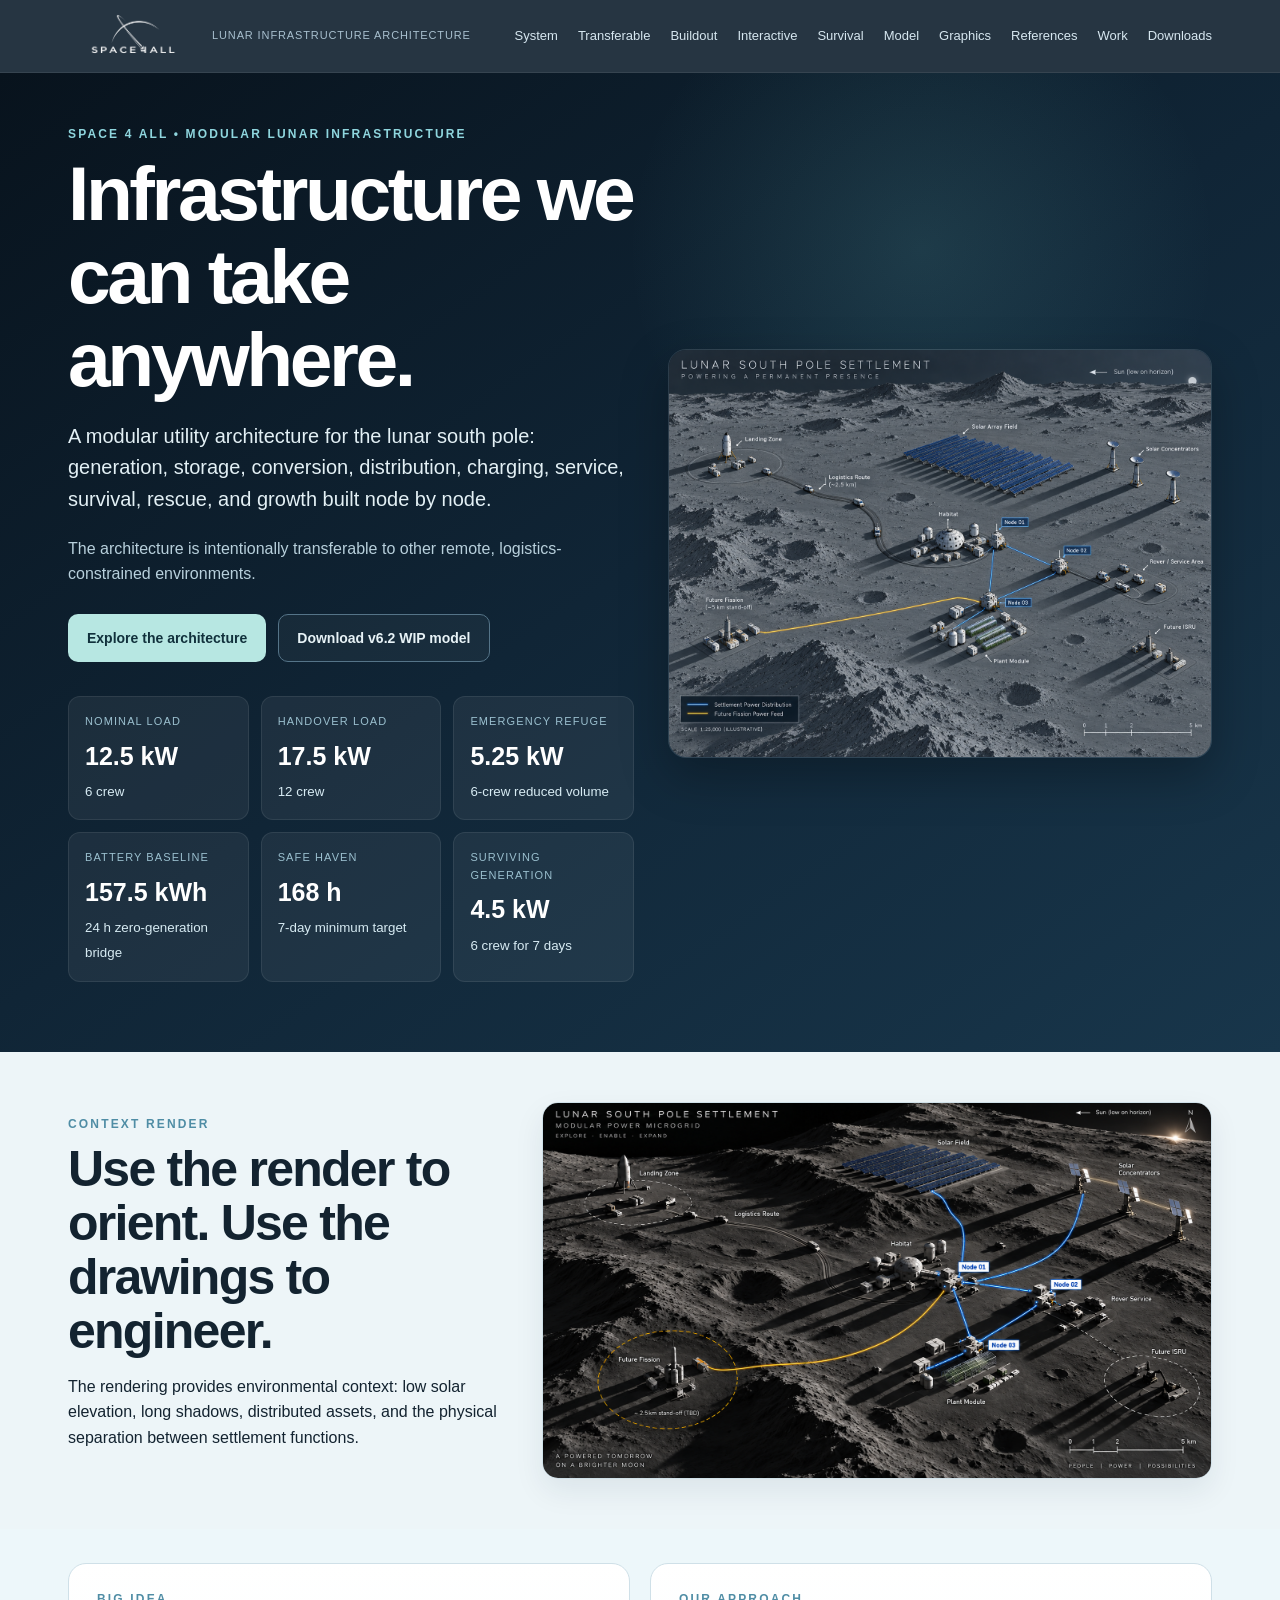
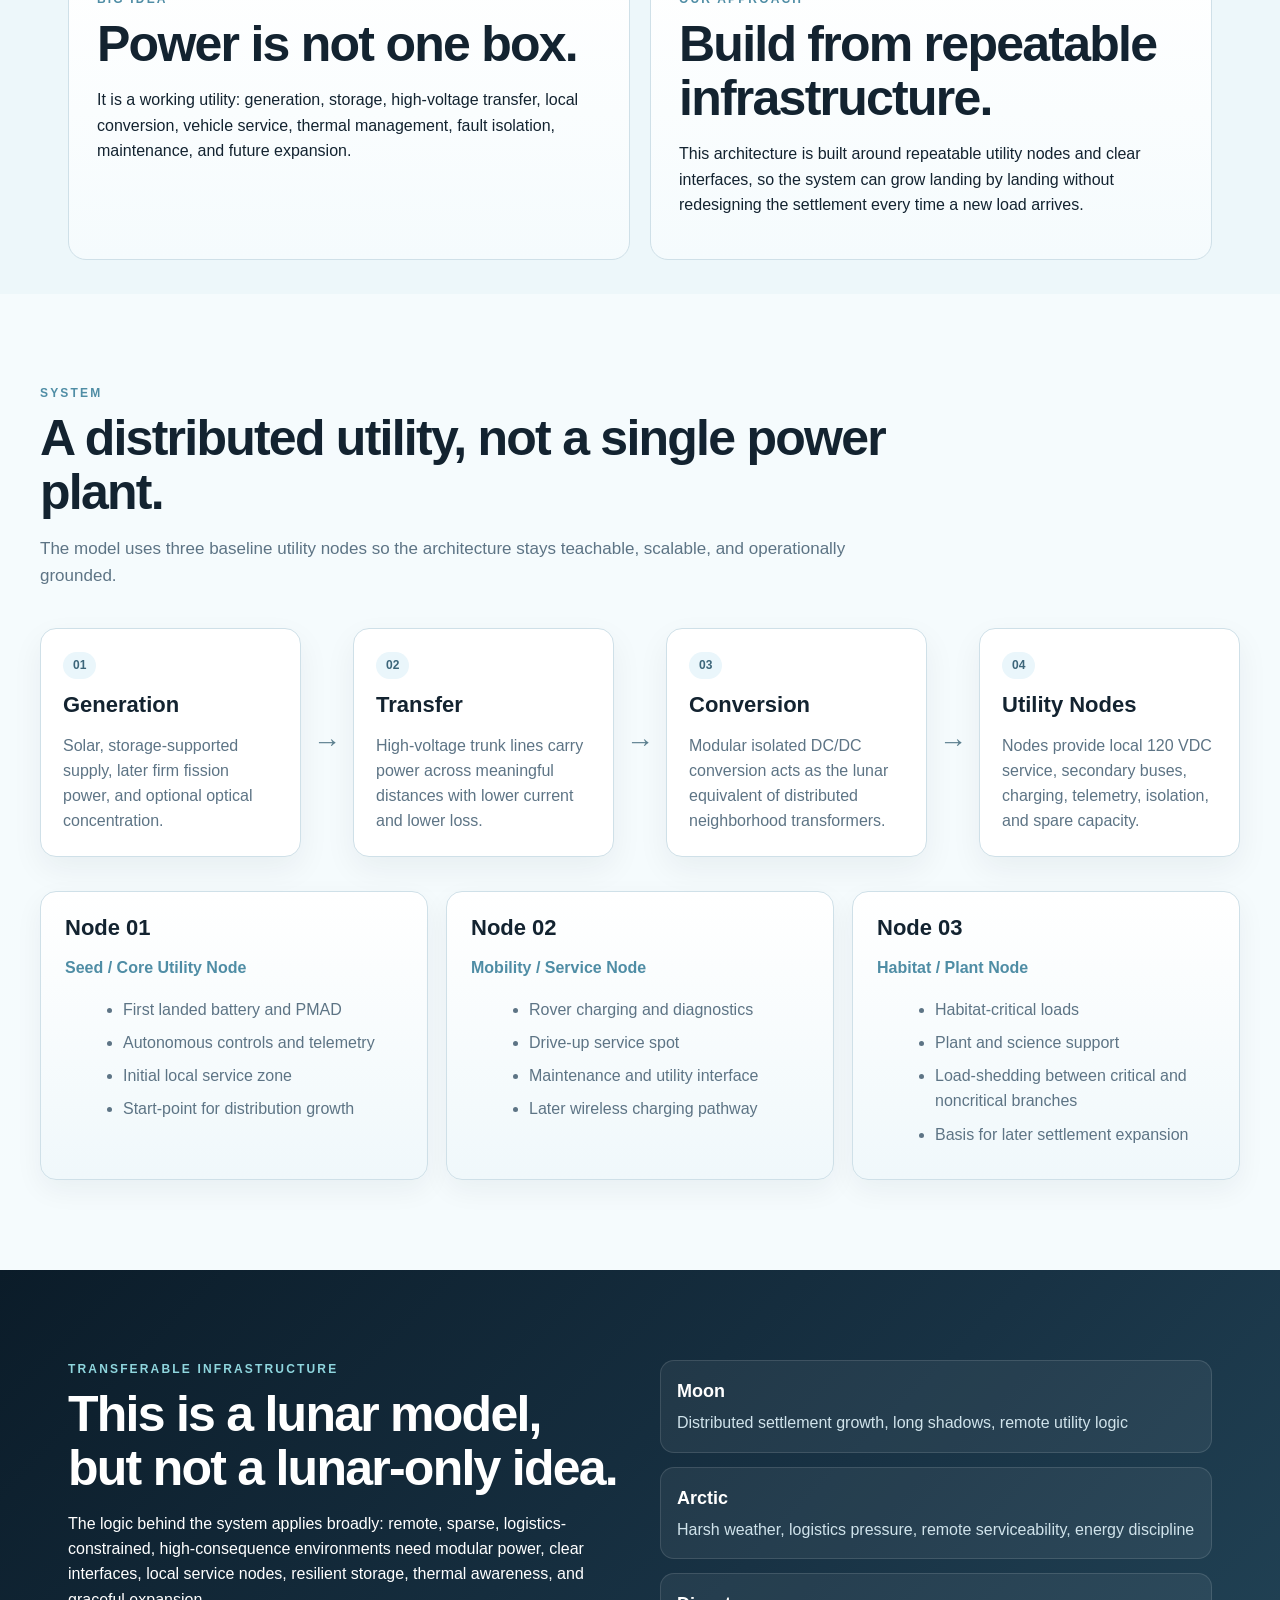
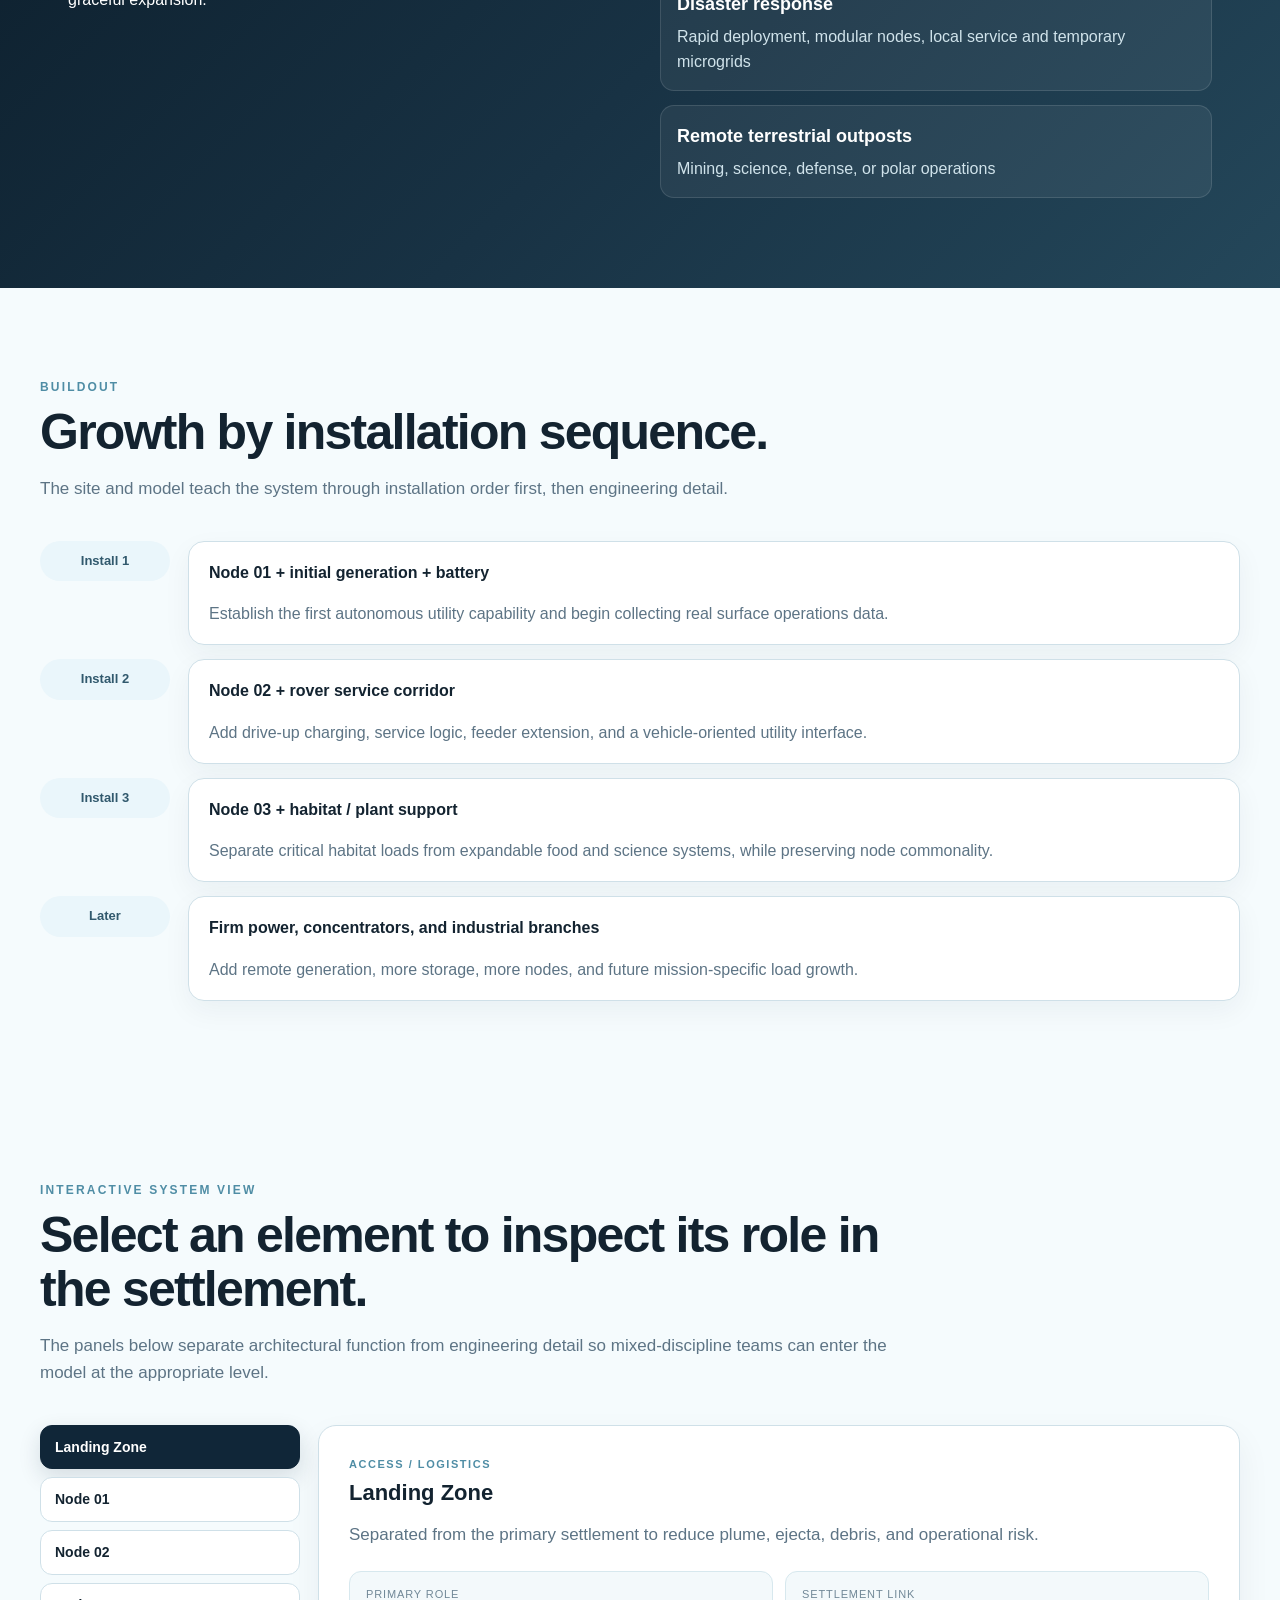
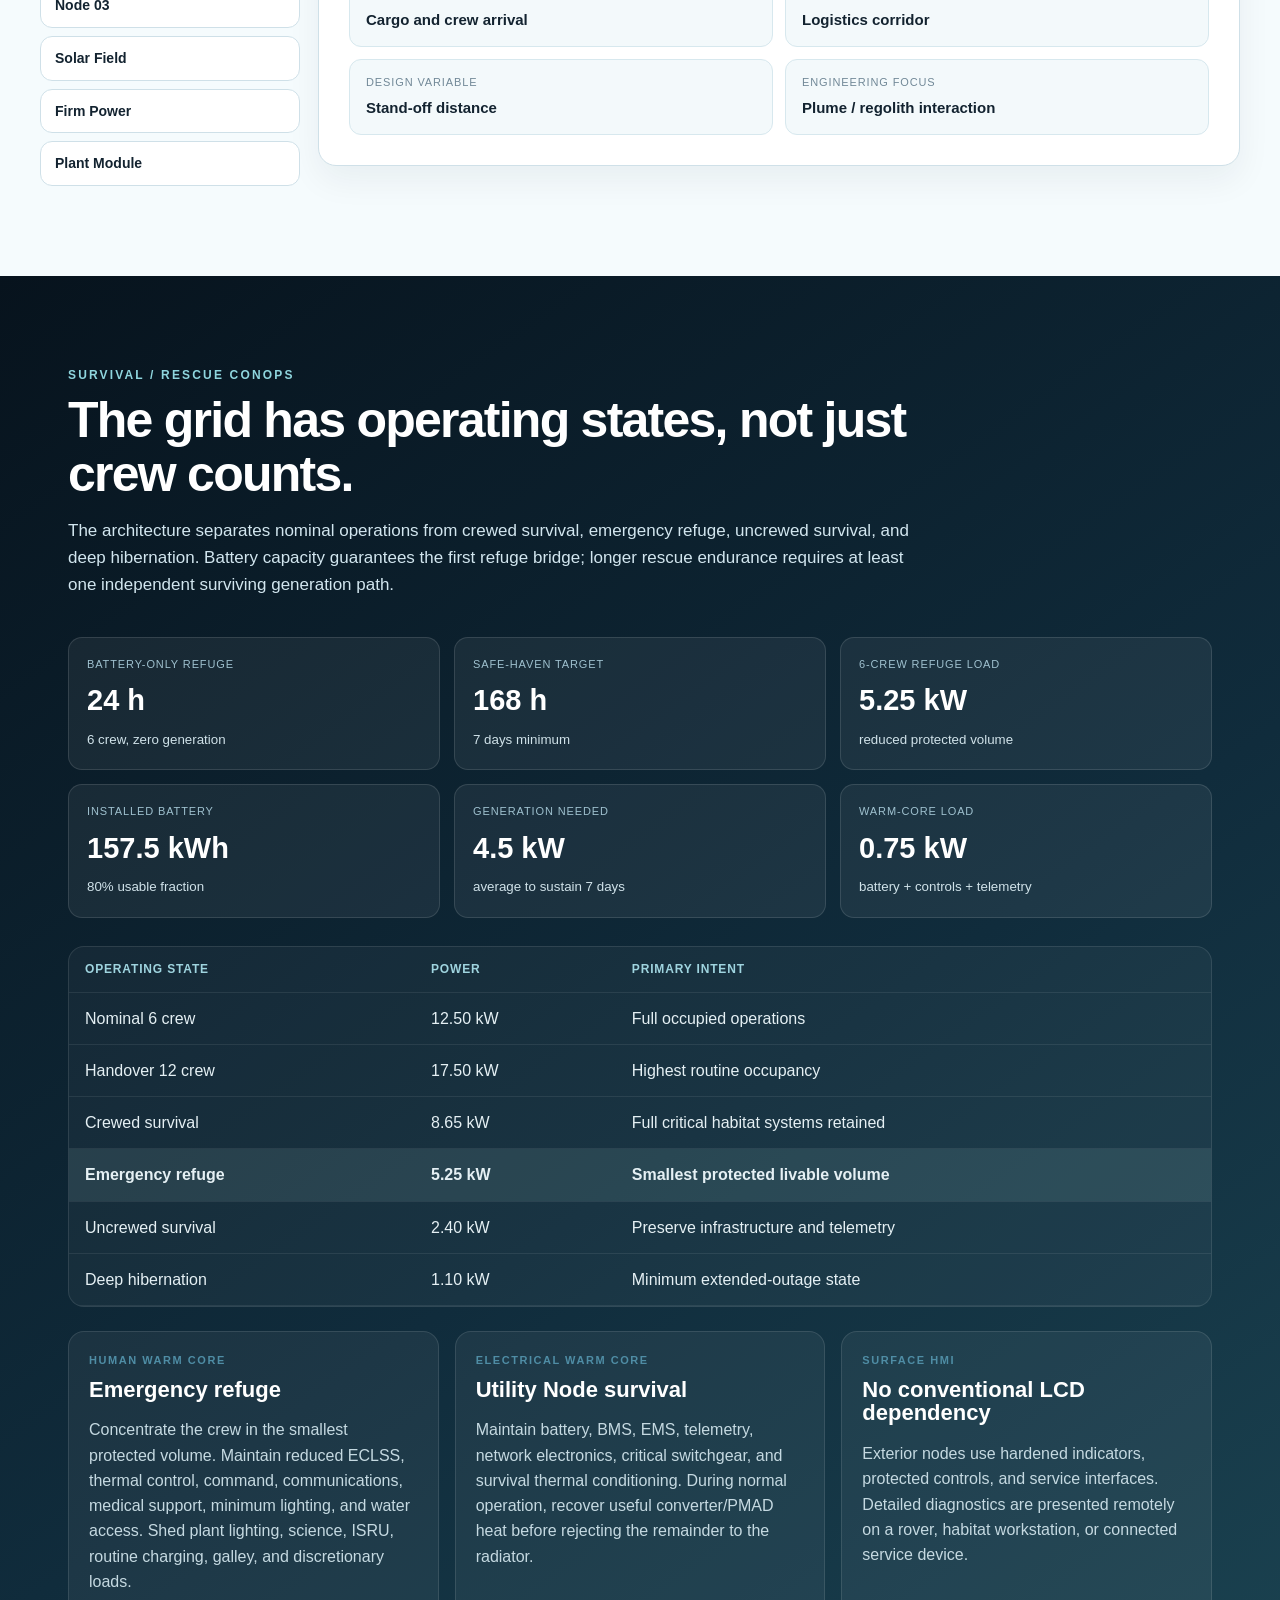
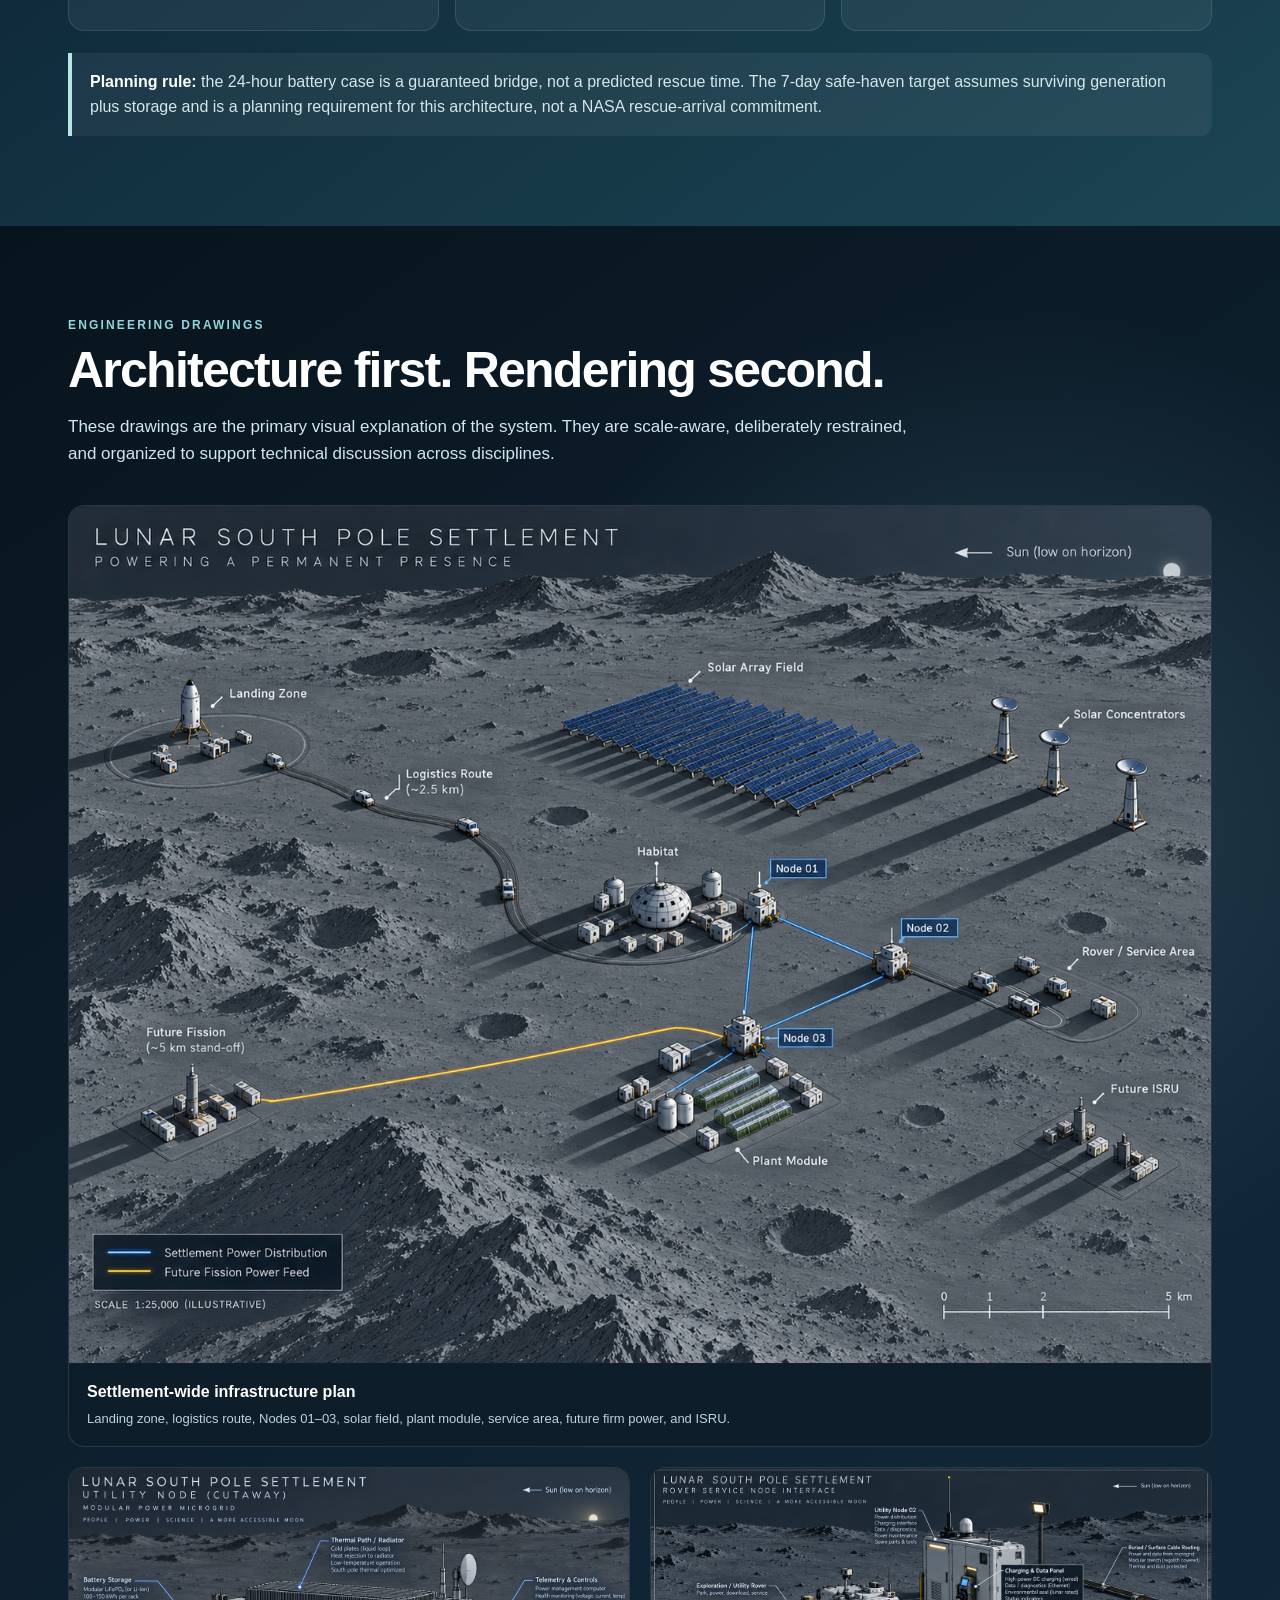
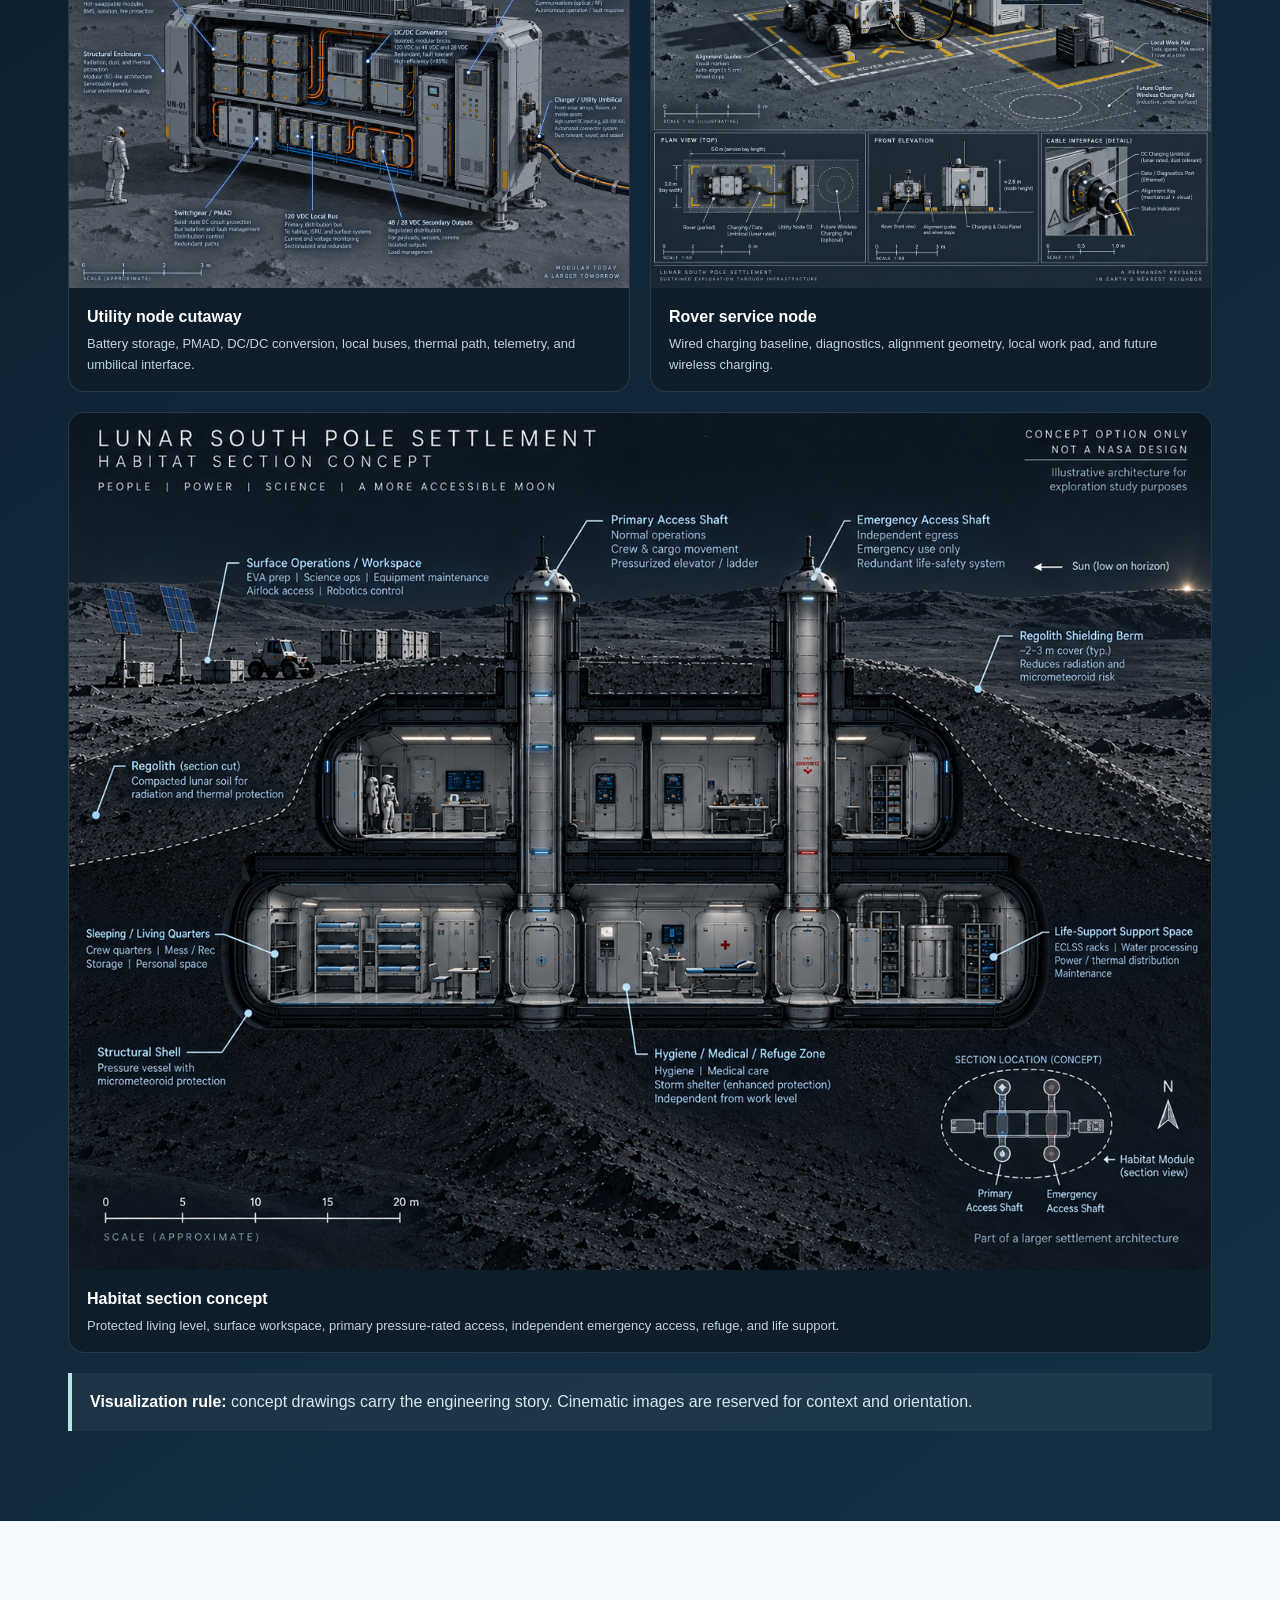
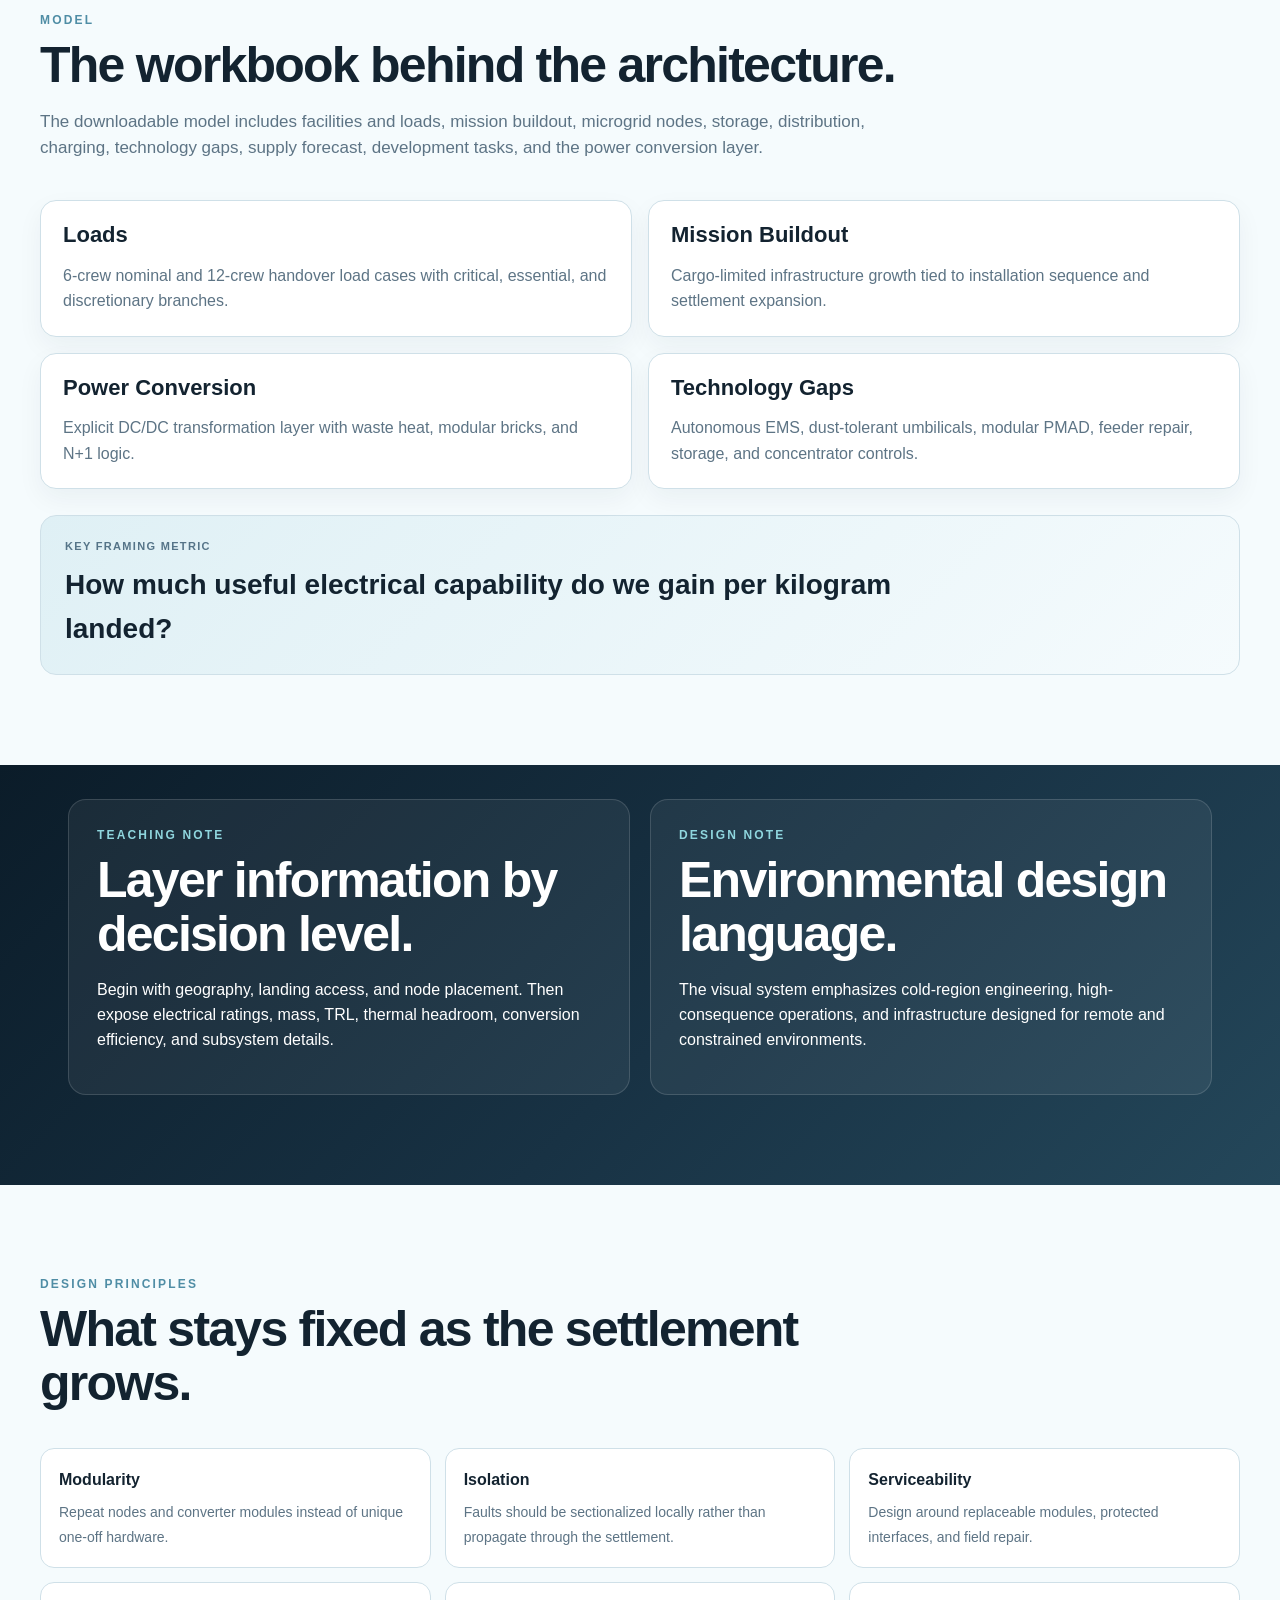
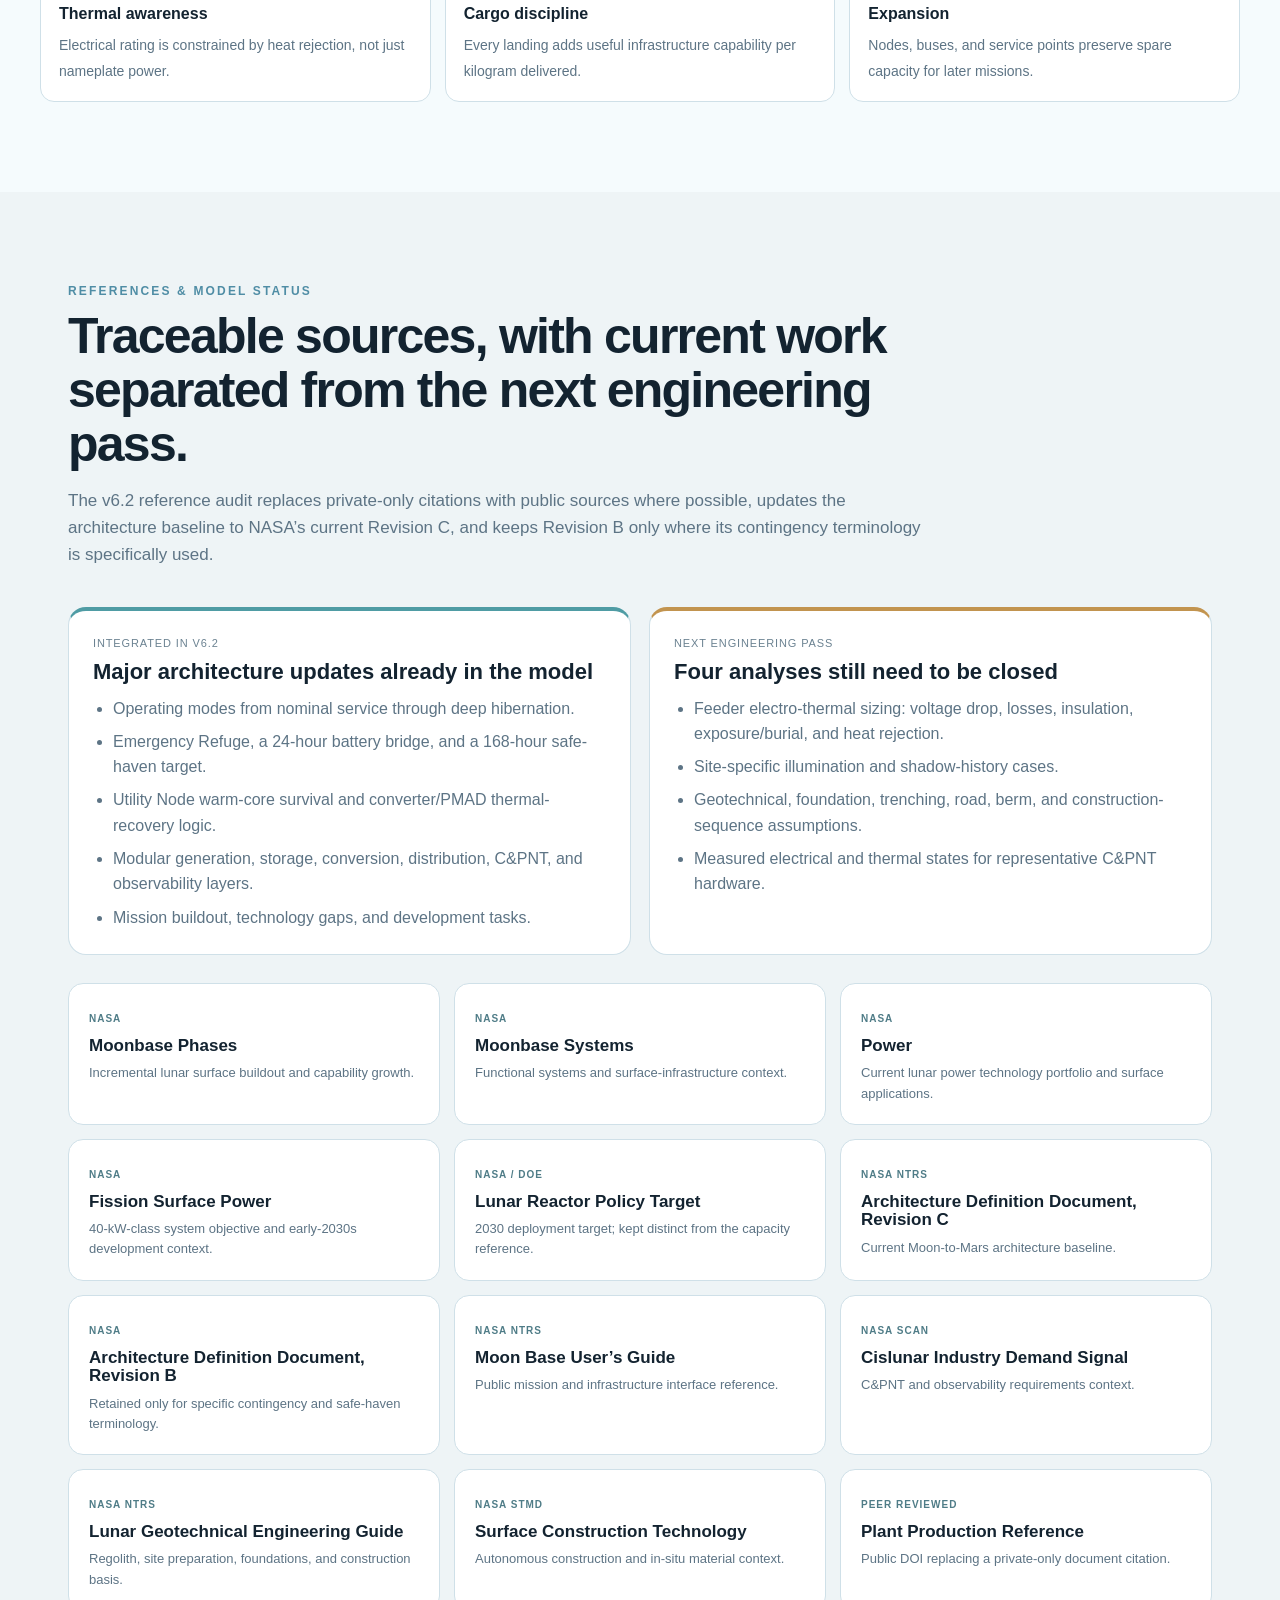
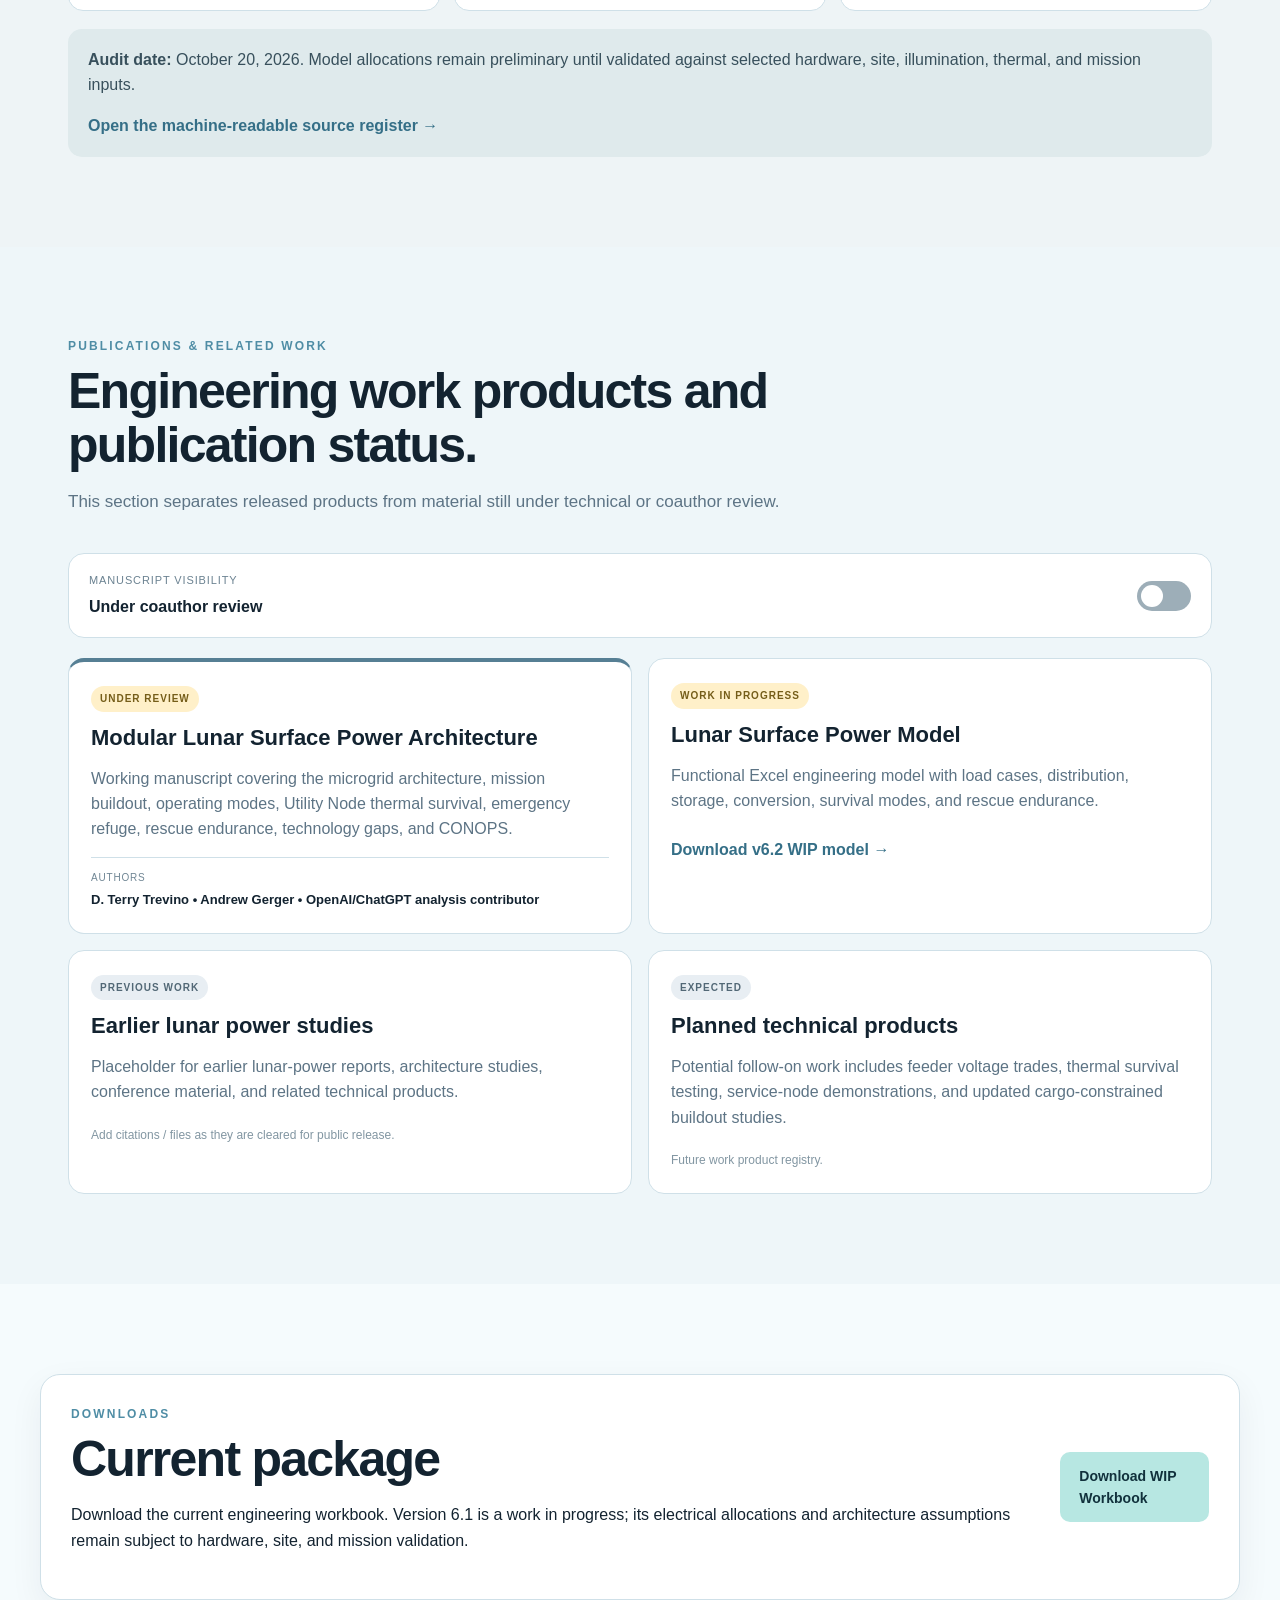
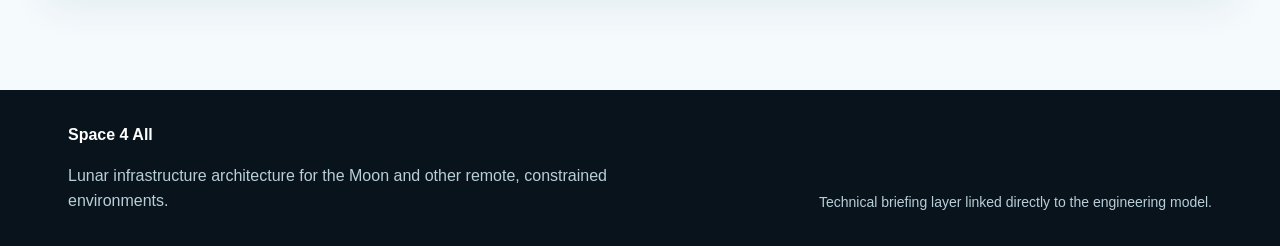
==== commit 084fb27f: "Publish v6.2 reference audit and roadmap" ====
--- a/index.html
+++ b/index.html
@@ -24,6 +24,7 @@
         <a href="#survival">Survival</a>
         <a href="#model">Model</a>
         <a href="#graphics">Graphics</a>
+        <a href="#references">References</a>
         <a href="#work">Work</a>
         <a href="#downloads">Downloads</a>
       </nav>
@@ -44,7 +45,7 @@
           </p>
           <div class="hero-actions">
             <a class="btn primary" href="#system">Explore the architecture</a>
-            <a class="btn secondary" href="LOGIC_Lunar_Surface_Power_Dashboard_v6_1_WIP.xlsx" download>Download the WIP model</a>
+            <a class="btn secondary" href="Space4All_Lunar_Surface_Power_Dashboard_v6_2_WIP.xlsx" download>Download v6.2 WIP model</a>
           </div>
           <div class="hero-metrics six">
             <div class="metric"><span>Nominal load</span><strong>12.5 kW</strong><small>6 crew</small></div>
@@ -484,6 +485,89 @@
     </section>
 
 
+
+    <section class="section references" id="references">
+      <div class="wrap">
+        <div class="section-head">
+          <p class="eyebrow dark">REFERENCES &amp; MODEL STATUS</p>
+          <h2>Traceable sources, with current work separated from the next engineering pass.</h2>
+          <p>
+            The v6.2 reference audit replaces private-only citations with public sources where possible,
+            updates the architecture baseline to NASA’s current Revision C, and keeps Revision B only where
+            its contingency terminology is specifically used.
+          </p>
+        </div>
+
+        <div class="status-grid">
+          <article class="status-panel current-status">
+            <span class="status-label">INTEGRATED IN v6.2</span>
+            <h3>Major architecture updates already in the model</h3>
+            <ul>
+              <li>Operating modes from nominal service through deep hibernation.</li>
+              <li>Emergency Refuge, a 24-hour battery bridge, and a 168-hour safe-haven target.</li>
+              <li>Utility Node warm-core survival and converter/PMAD thermal-recovery logic.</li>
+              <li>Modular generation, storage, conversion, distribution, C&amp;PNT, and observability layers.</li>
+              <li>Mission buildout, technology gaps, and development tasks.</li>
+            </ul>
+          </article>
+          <article class="status-panel next-status">
+            <span class="status-label">NEXT ENGINEERING PASS</span>
+            <h3>Four analyses still need to be closed</h3>
+            <ul>
+              <li>Feeder electro-thermal sizing: voltage drop, losses, insulation, exposure/burial, and heat rejection.</li>
+              <li>Site-specific illumination and shadow-history cases.</li>
+              <li>Geotechnical, foundation, trenching, road, berm, and construction-sequence assumptions.</li>
+              <li>Measured electrical and thermal states for representative C&amp;PNT hardware.</li>
+            </ul>
+          </article>
+        </div>
+
+        <div class="reference-grid">
+          <a class="reference-card" href="https://www.nasa.gov/moonbase-phases/" target="_blank" rel="noopener">
+            <span>NASA</span><h3>Moonbase Phases</h3><p>Incremental lunar surface buildout and capability growth.</p>
+          </a>
+          <a class="reference-card" href="https://www.nasa.gov/moonbase-systems/" target="_blank" rel="noopener">
+            <span>NASA</span><h3>Moonbase Systems</h3><p>Functional systems and surface-infrastructure context.</p>
+          </a>
+          <a class="reference-card" href="https://www.nasa.gov/power/" target="_blank" rel="noopener">
+            <span>NASA</span><h3>Power</h3><p>Current lunar power technology portfolio and surface applications.</p>
+          </a>
+          <a class="reference-card" href="https://www.nasa.gov/exploration-systems-development-mission-directorate/fission-surface-power/" target="_blank" rel="noopener">
+            <span>NASA</span><h3>Fission Surface Power</h3><p>40-kW-class system objective and early-2030s development context.</p>
+          </a>
+          <a class="reference-card" href="https://www.nasa.gov/news-release/nasa-department-of-energy-to-develop-lunar-surface-reactor-by-2030/" target="_blank" rel="noopener">
+            <span>NASA / DOE</span><h3>Lunar Reactor Policy Target</h3><p>2030 deployment target; kept distinct from the capacity reference.</p>
+          </a>
+          <a class="reference-card" href="https://ntrs.nasa.gov/citations/20250010956" target="_blank" rel="noopener">
+            <span>NASA NTRS</span><h3>Architecture Definition Document, Revision C</h3><p>Current Moon-to-Mars architecture baseline.</p>
+          </a>
+          <a class="reference-card" href="https://www.nasa.gov/wp-content/uploads/2024/12/esdmd-001-add-rev-b.pdf" target="_blank" rel="noopener">
+            <span>NASA</span><h3>Architecture Definition Document, Revision B</h3><p>Retained only for specific contingency and safe-haven terminology.</p>
+          </a>
+          <a class="reference-card" href="https://ntrs.nasa.gov/citations/20240013588" target="_blank" rel="noopener">
+            <span>NASA NTRS</span><h3>Moon Base User’s Guide</h3><p>Public mission and infrastructure interface reference.</p>
+          </a>
+          <a class="reference-card" href="https://www.nasa.gov/wp-content/uploads/2026/08/scan-cislunar-industry-demand-signal.pdf" target="_blank" rel="noopener">
+            <span>NASA SCaN</span><h3>Cislunar Industry Demand Signal</h3><p>C&amp;PNT and observability requirements context.</p>
+          </a>
+          <a class="reference-card" href="https://ntrs.nasa.gov/citations/20220014634" target="_blank" rel="noopener">
+            <span>NASA NTRS</span><h3>Lunar Geotechnical Engineering Guide</h3><p>Regolith, site preparation, foundations, and construction basis.</p>
+          </a>
+          <a class="reference-card" href="https://www.nasa.gov/directorates/stmd/nasa-enables-construction-technology-for-moon-and-mars-exploration/" target="_blank" rel="noopener">
+            <span>NASA STMD</span><h3>Surface Construction Technology</h3><p>Autonomous construction and in-situ material context.</p>
+          </a>
+          <a class="reference-card" href="https://doi.org/10.1007/s12217-026-10277-w" target="_blank" rel="noopener">
+            <span>Peer reviewed</span><h3>Plant Production Reference</h3><p>Public DOI replacing a private-only document citation.</p>
+          </a>
+        </div>
+
+        <div class="reference-note">
+          <p><strong>Audit date:</strong> October 20, 2026. Model allocations remain preliminary until validated against selected hardware, site, illumination, thermal, and mission inputs.</p>
+          <a class="text-link" href="data/references.json">Open the machine-readable source register →</a>
+        </div>
+      </div>
+    </section>
+
     <section class="section work-registry" id="work">
       <div class="wrap">
         <div class="section-head">
@@ -525,7 +609,7 @@
             <span class="work-state review">WORK IN PROGRESS</span>
             <h3>Lunar Surface Power Model</h3>
             <p>Functional Excel engineering model with load cases, distribution, storage, conversion, survival modes, and rescue endurance.</p>
-            <a class="text-link" href="LOGIC_Lunar_Surface_Power_Dashboard_v6_1_WIP.xlsx" download>Download current WIP model →</a>
+            <a class="text-link" href="Space4All_Lunar_Surface_Power_Dashboard_v6_2_WIP.xlsx" download>Download v6.2 WIP model →</a>
           </article>
 
           <article class="work-card placeholder">
@@ -555,7 +639,7 @@
           </p>
         </div>
         <div class="download-actions">
-          <a class="btn primary" href="LOGIC_Lunar_Surface_Power_Dashboard_v6_1_WIP.xlsx" download>Download WIP Workbook</a>
+          <a class="btn primary" href="Space4All_Lunar_Surface_Power_Dashboard_v6_2_WIP.xlsx" download>Download WIP Workbook</a>
         </div>
       </div>
     </section>
--- a/style.css
+++ b/style.css
@@ -370,3 +370,24 @@
   .brand-logo{width:112px;height:52px}
   .brand-text{display:none}
 }
+
+
+/* Reference audit and model-status layer */
+.references{background:#eef4f6}
+.status-grid{display:grid;grid-template-columns:repeat(2,minmax(0,1fr));gap:18px;margin:28px 0}
+.status-panel{background:#fff;border:1px solid var(--line);border-radius:18px;padding:24px}
+.status-panel.current-status{border-top:4px solid #4f9ca4}
+.status-panel.next-status{border-top:4px solid #c2944f}
+.status-panel h3{margin:8px 0 12px}
+.status-panel ul{margin:0;padding-left:20px;color:var(--muted)}
+.status-panel li+li{margin-top:8px}
+.reference-grid{display:grid;grid-template-columns:repeat(3,minmax(0,1fr));gap:14px}
+.reference-card{display:block;background:#fff;border:1px solid var(--line);border-radius:15px;padding:20px;transition:transform .18s ease,border-color .18s ease}
+.reference-card:hover{transform:translateY(-2px);border-color:#76aab1}
+.reference-card span{font-size:10px;font-weight:800;letter-spacing:.1em;color:#4f7c87;text-transform:uppercase}
+.reference-card h3{font-size:17px;margin:8px 0}
+.reference-card p{font-size:13px;line-height:1.55;color:var(--muted);margin:0}
+.reference-note{margin-top:18px;padding:18px 20px;border-radius:14px;background:#dfeaec;color:#38505c}
+.reference-note p{margin:0 0 8px}
+@media(max-width:900px){.reference-grid{grid-template-columns:repeat(2,minmax(0,1fr))}}
+@media(max-width:700px){.status-grid,.reference-grid{grid-template-columns:1fr}}
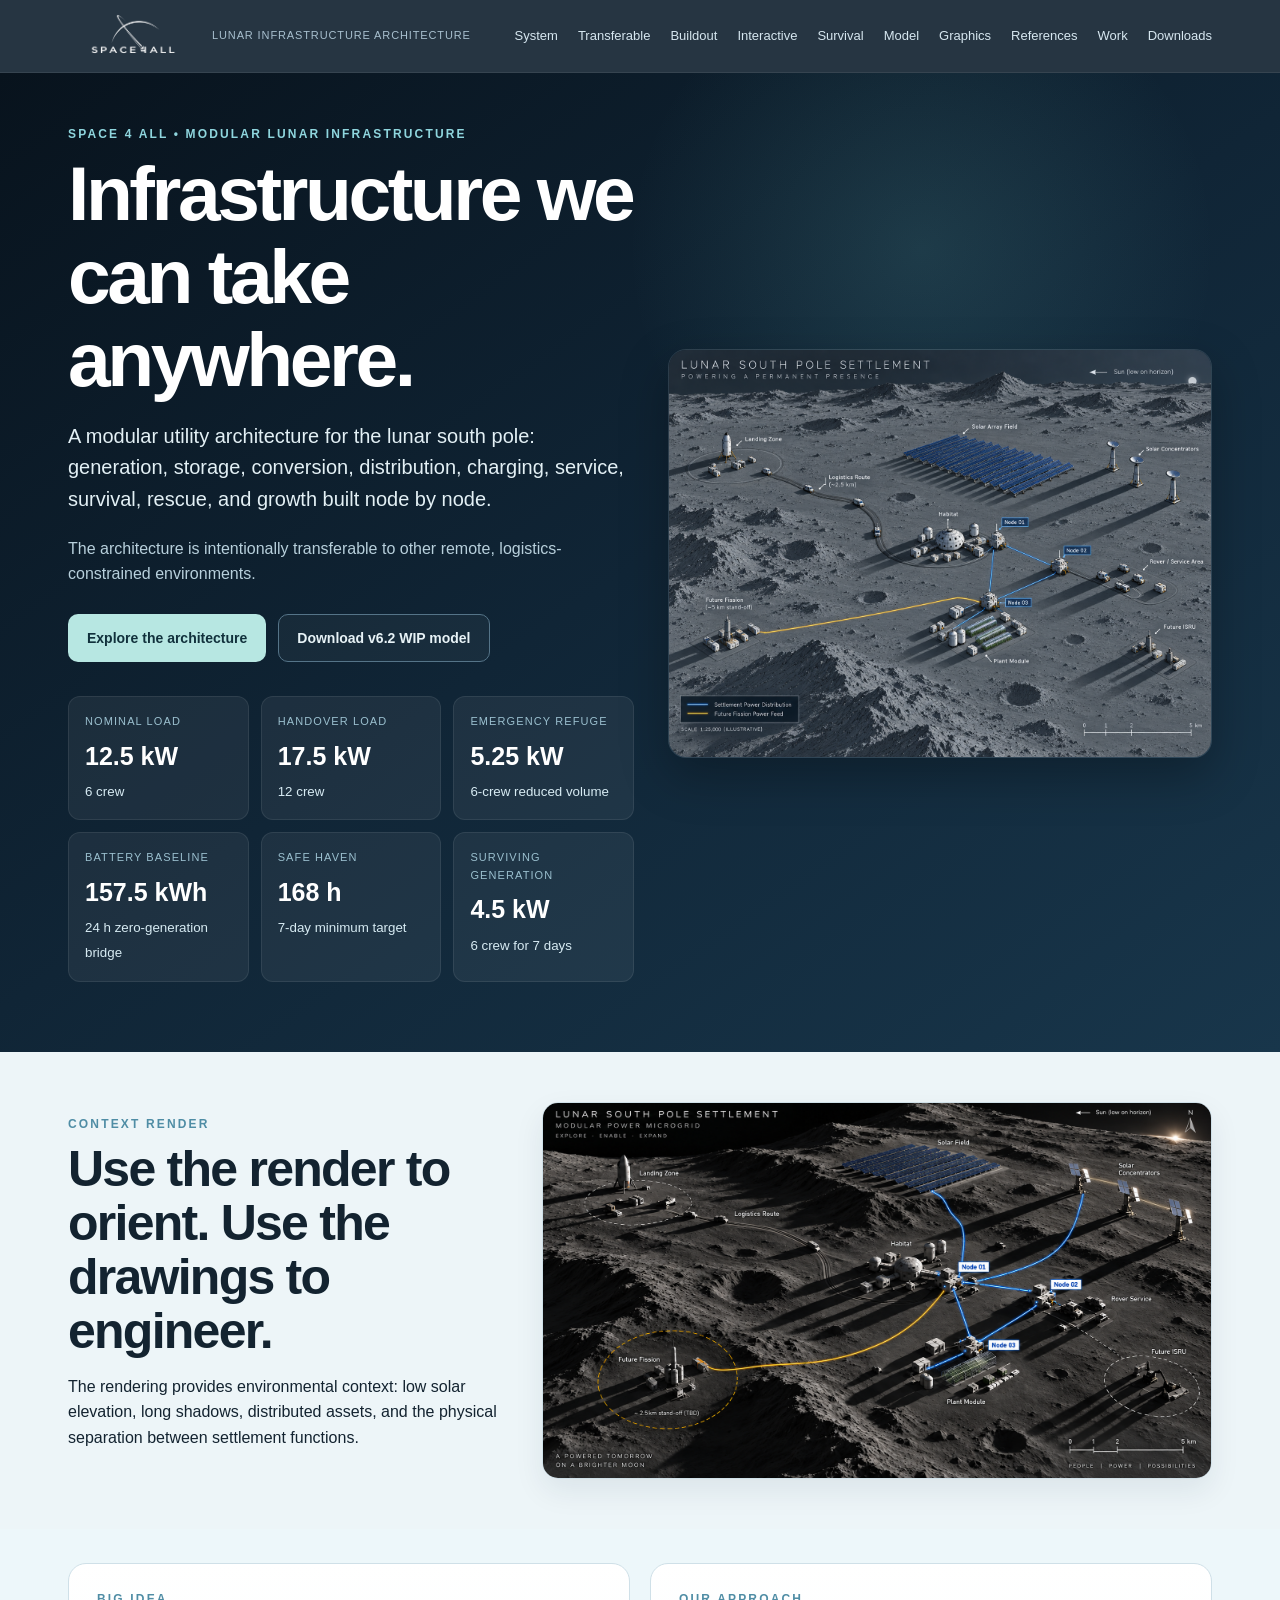
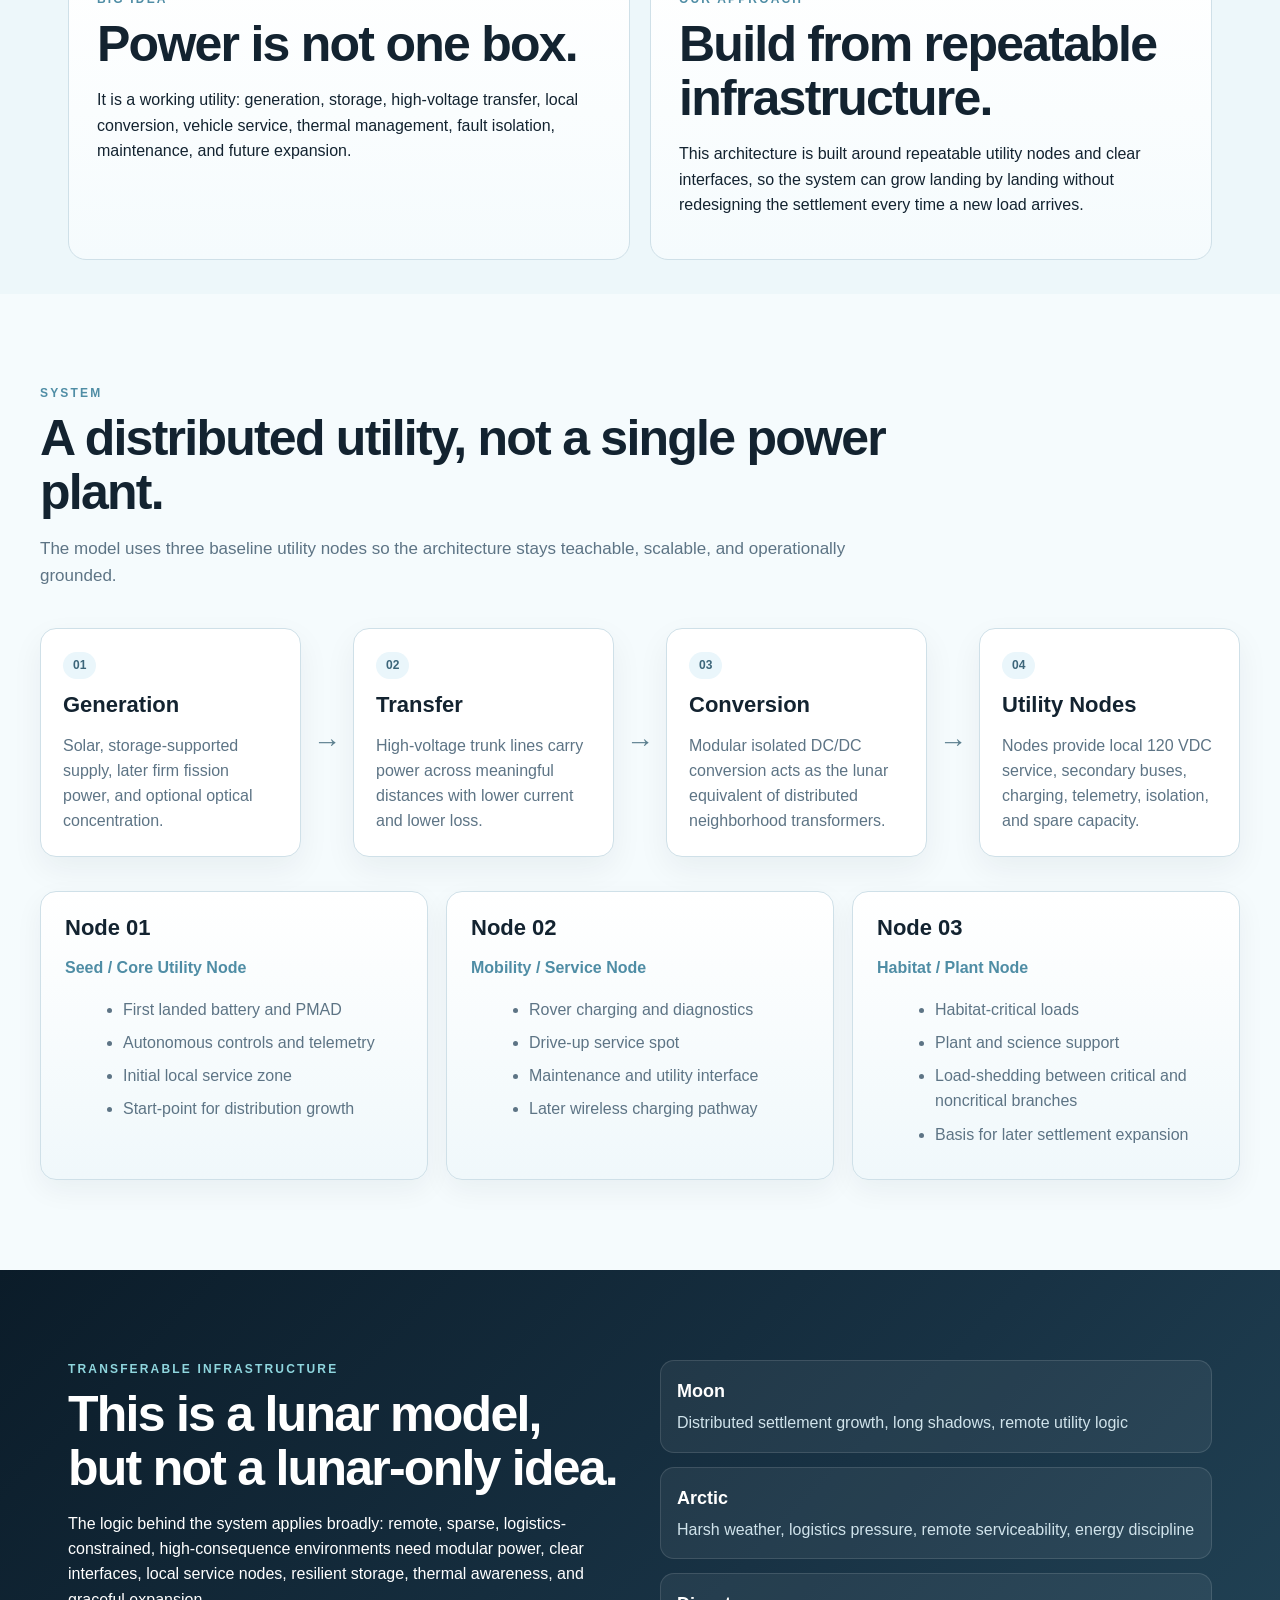
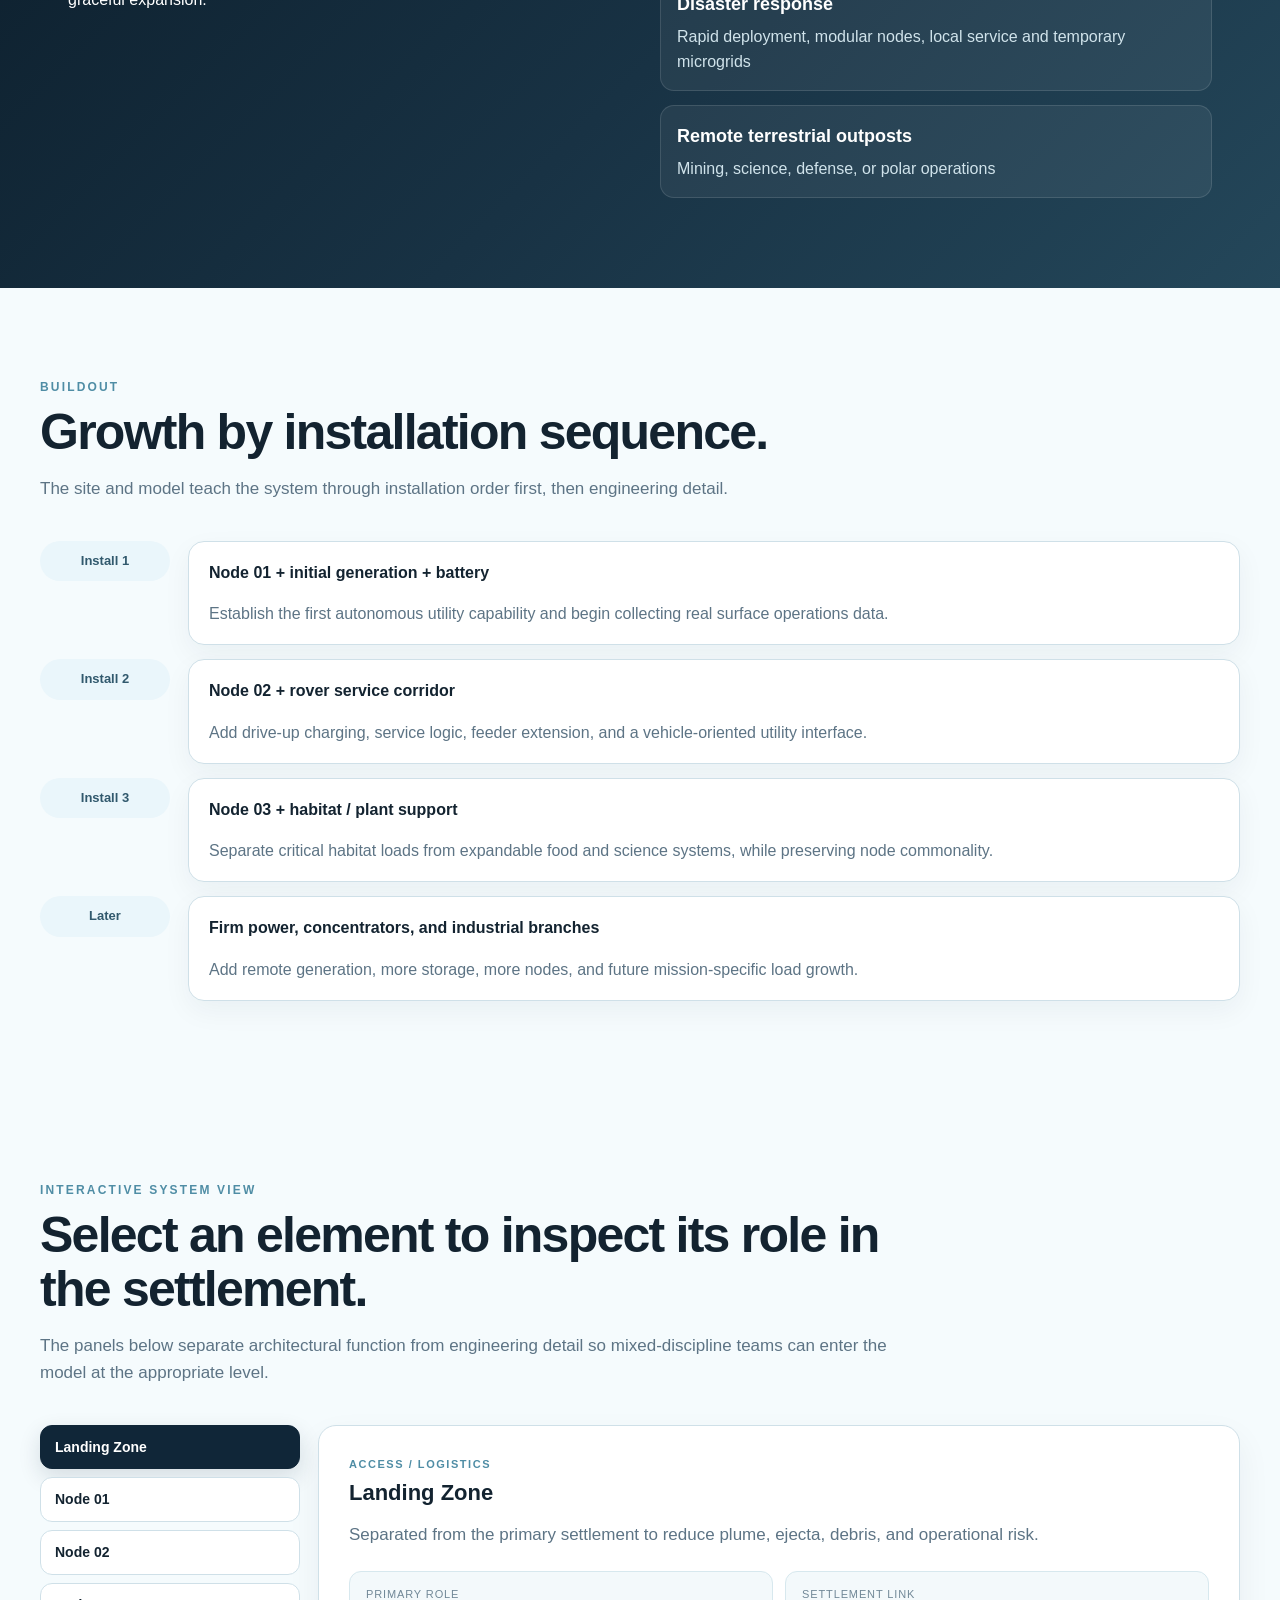
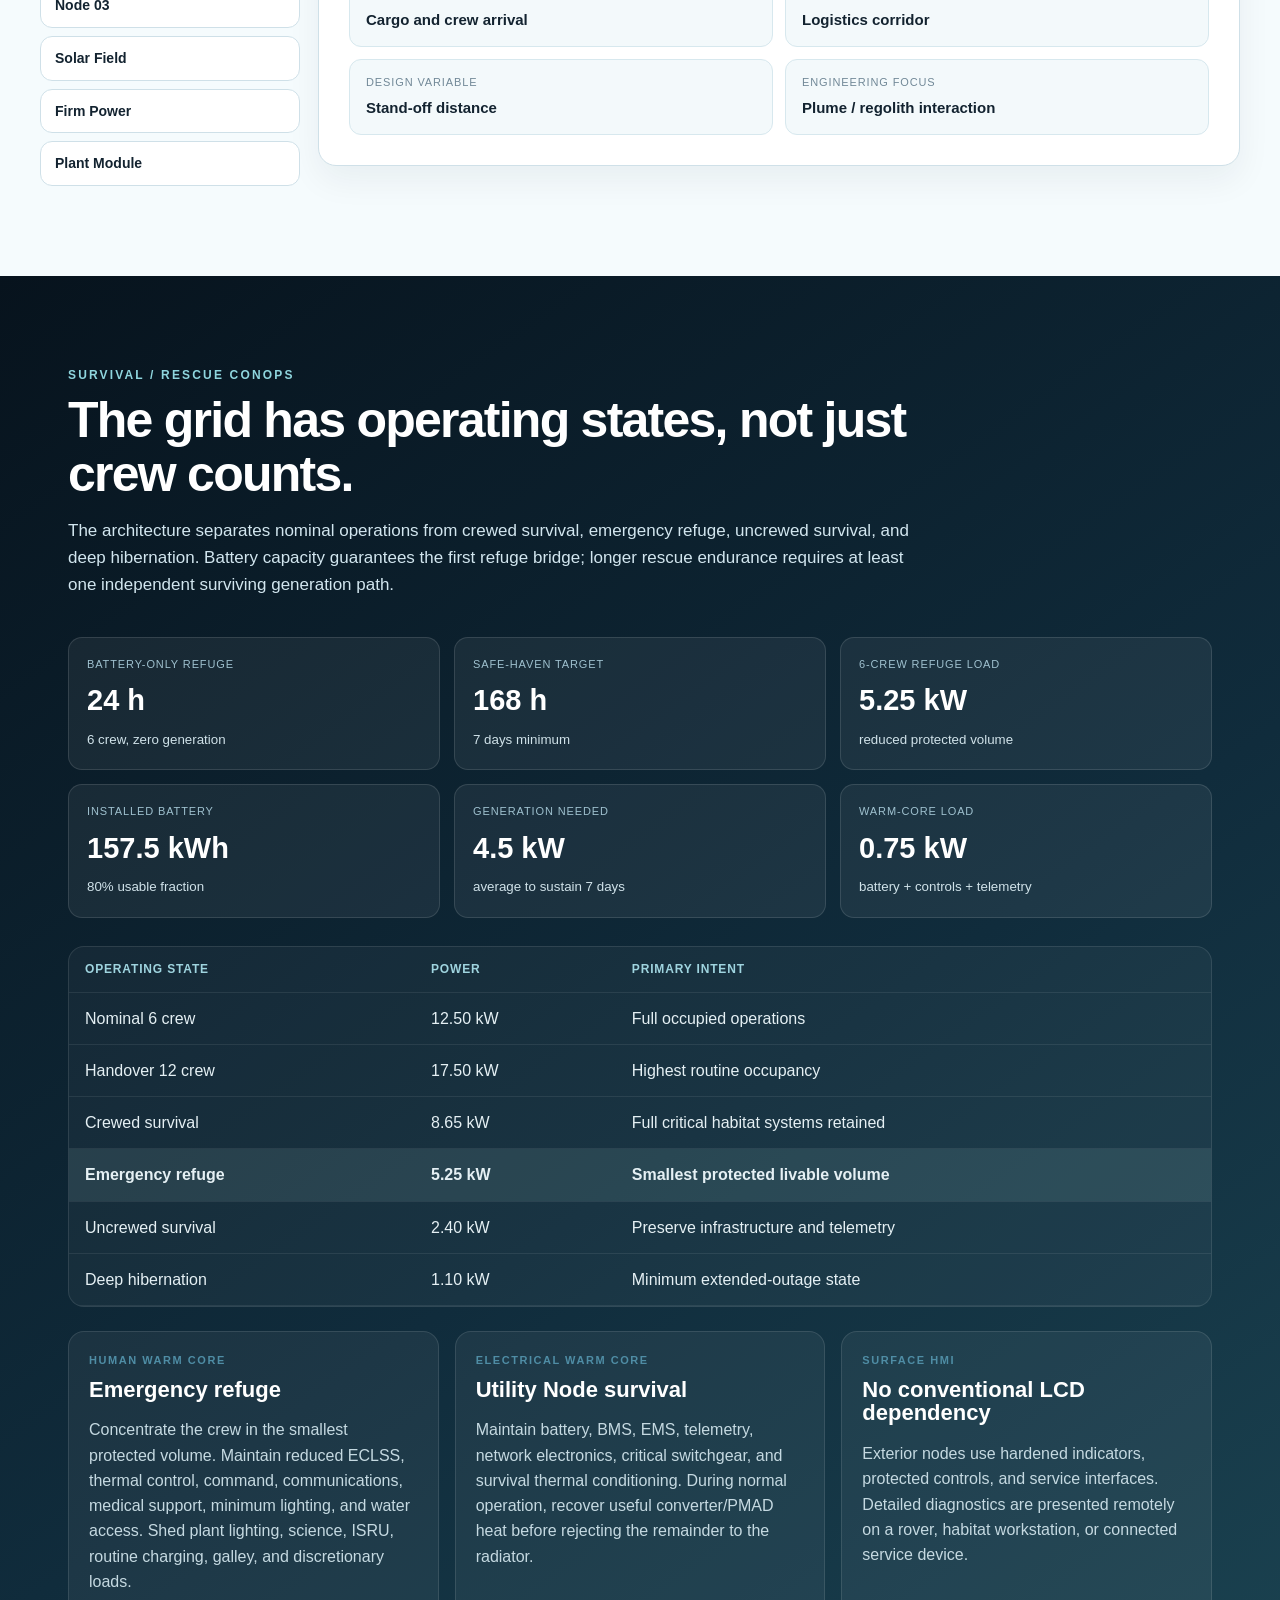
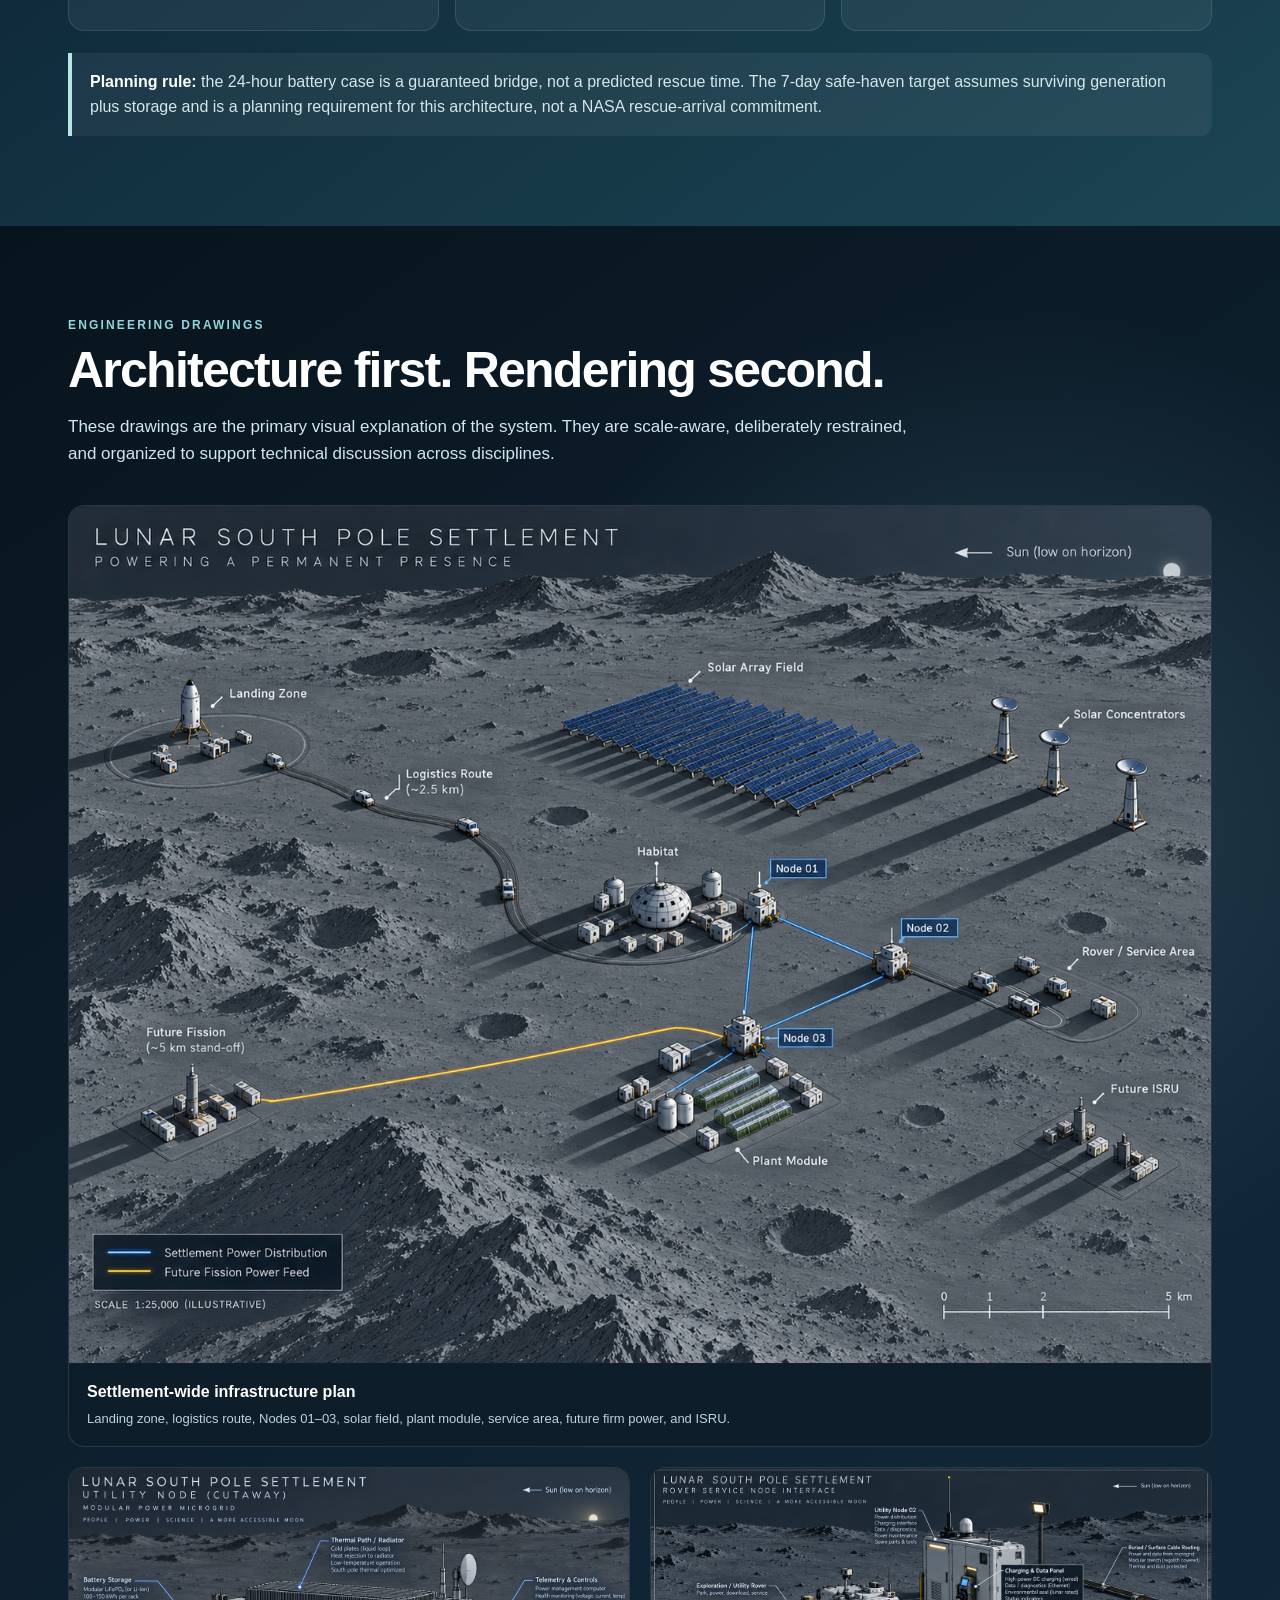
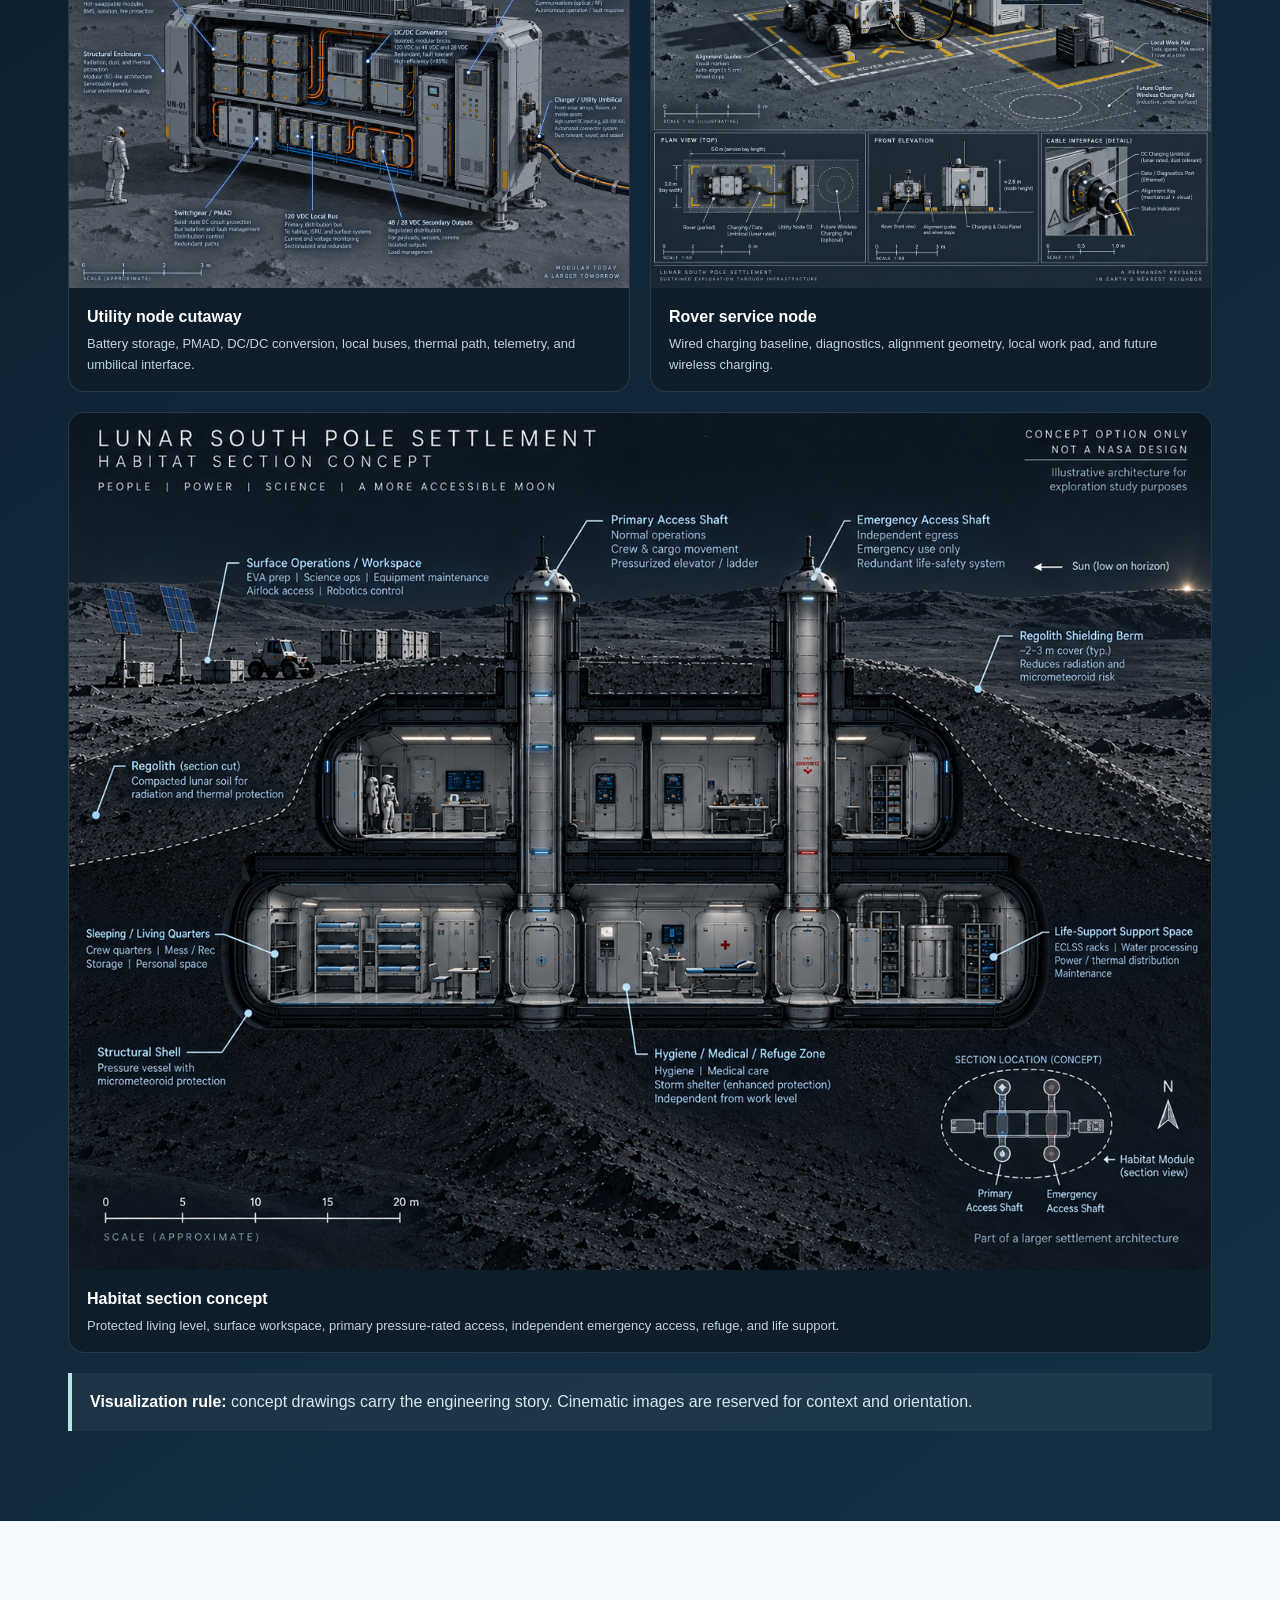
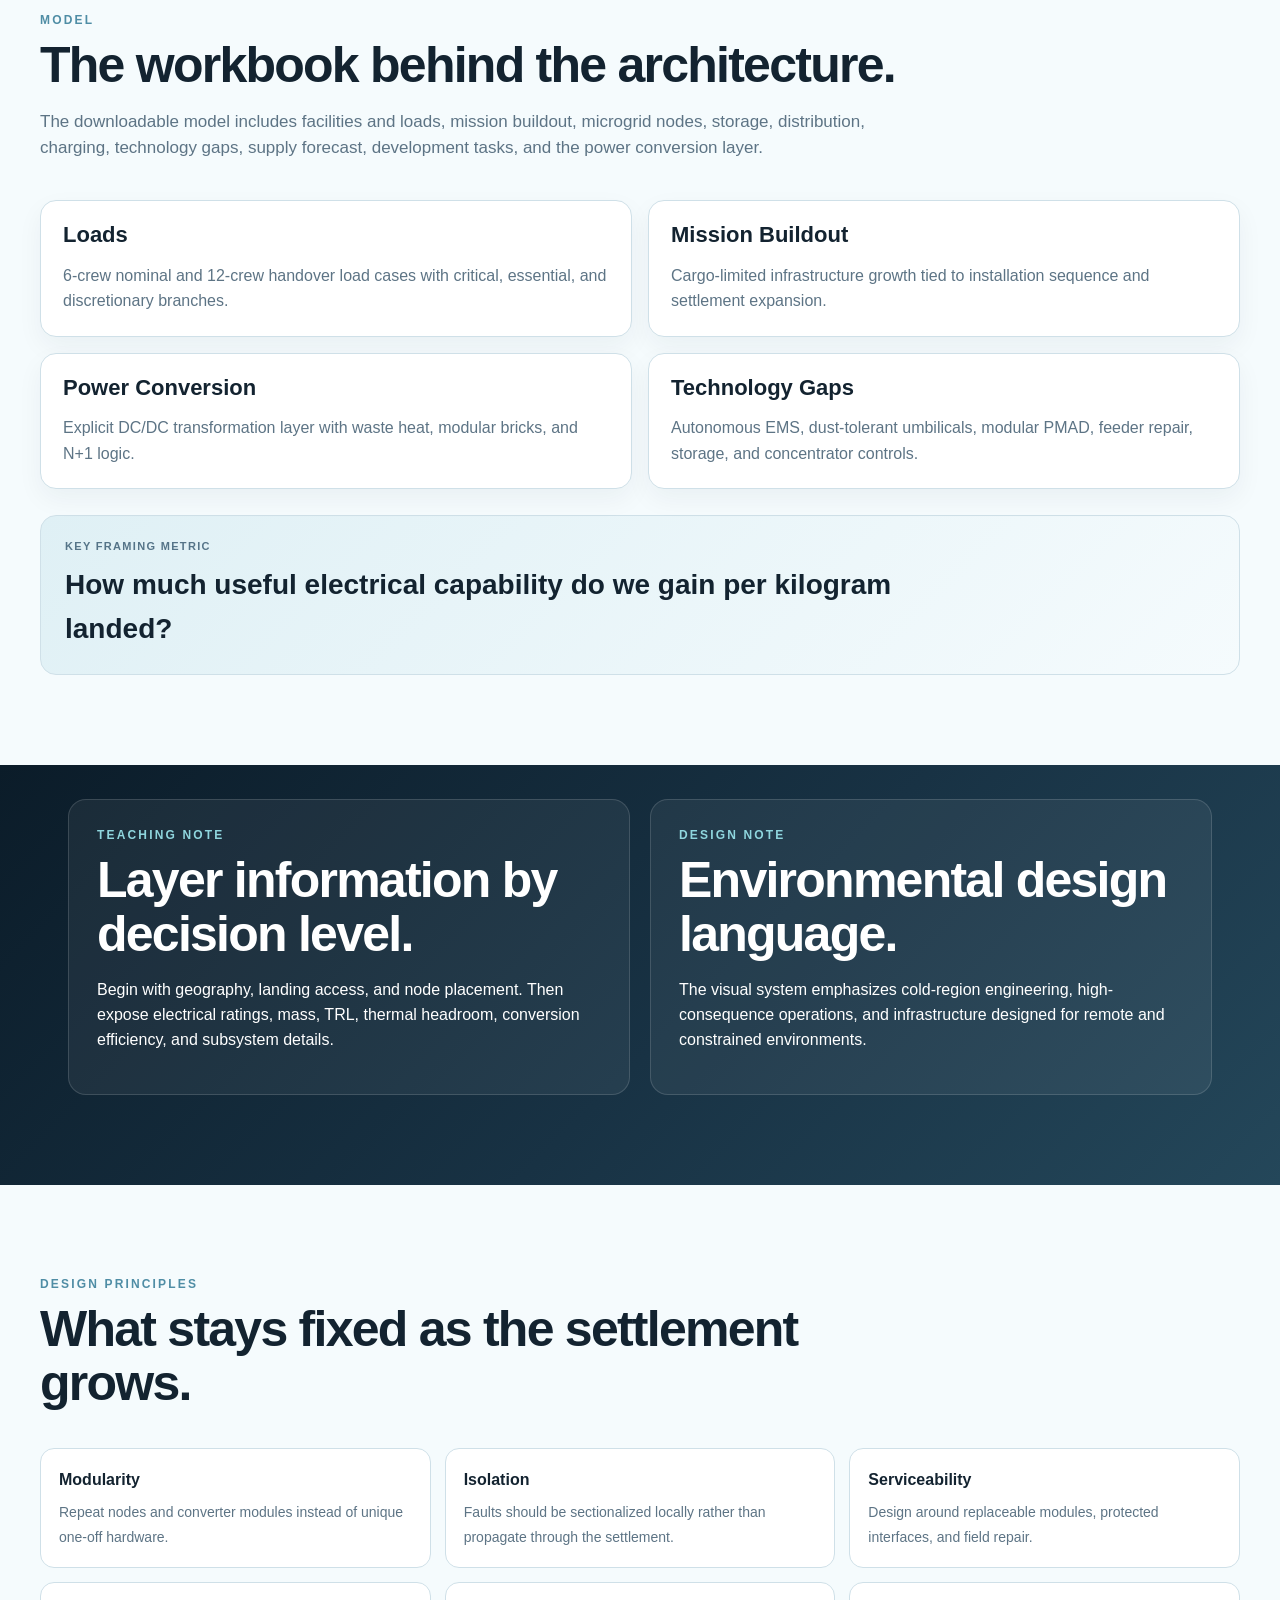
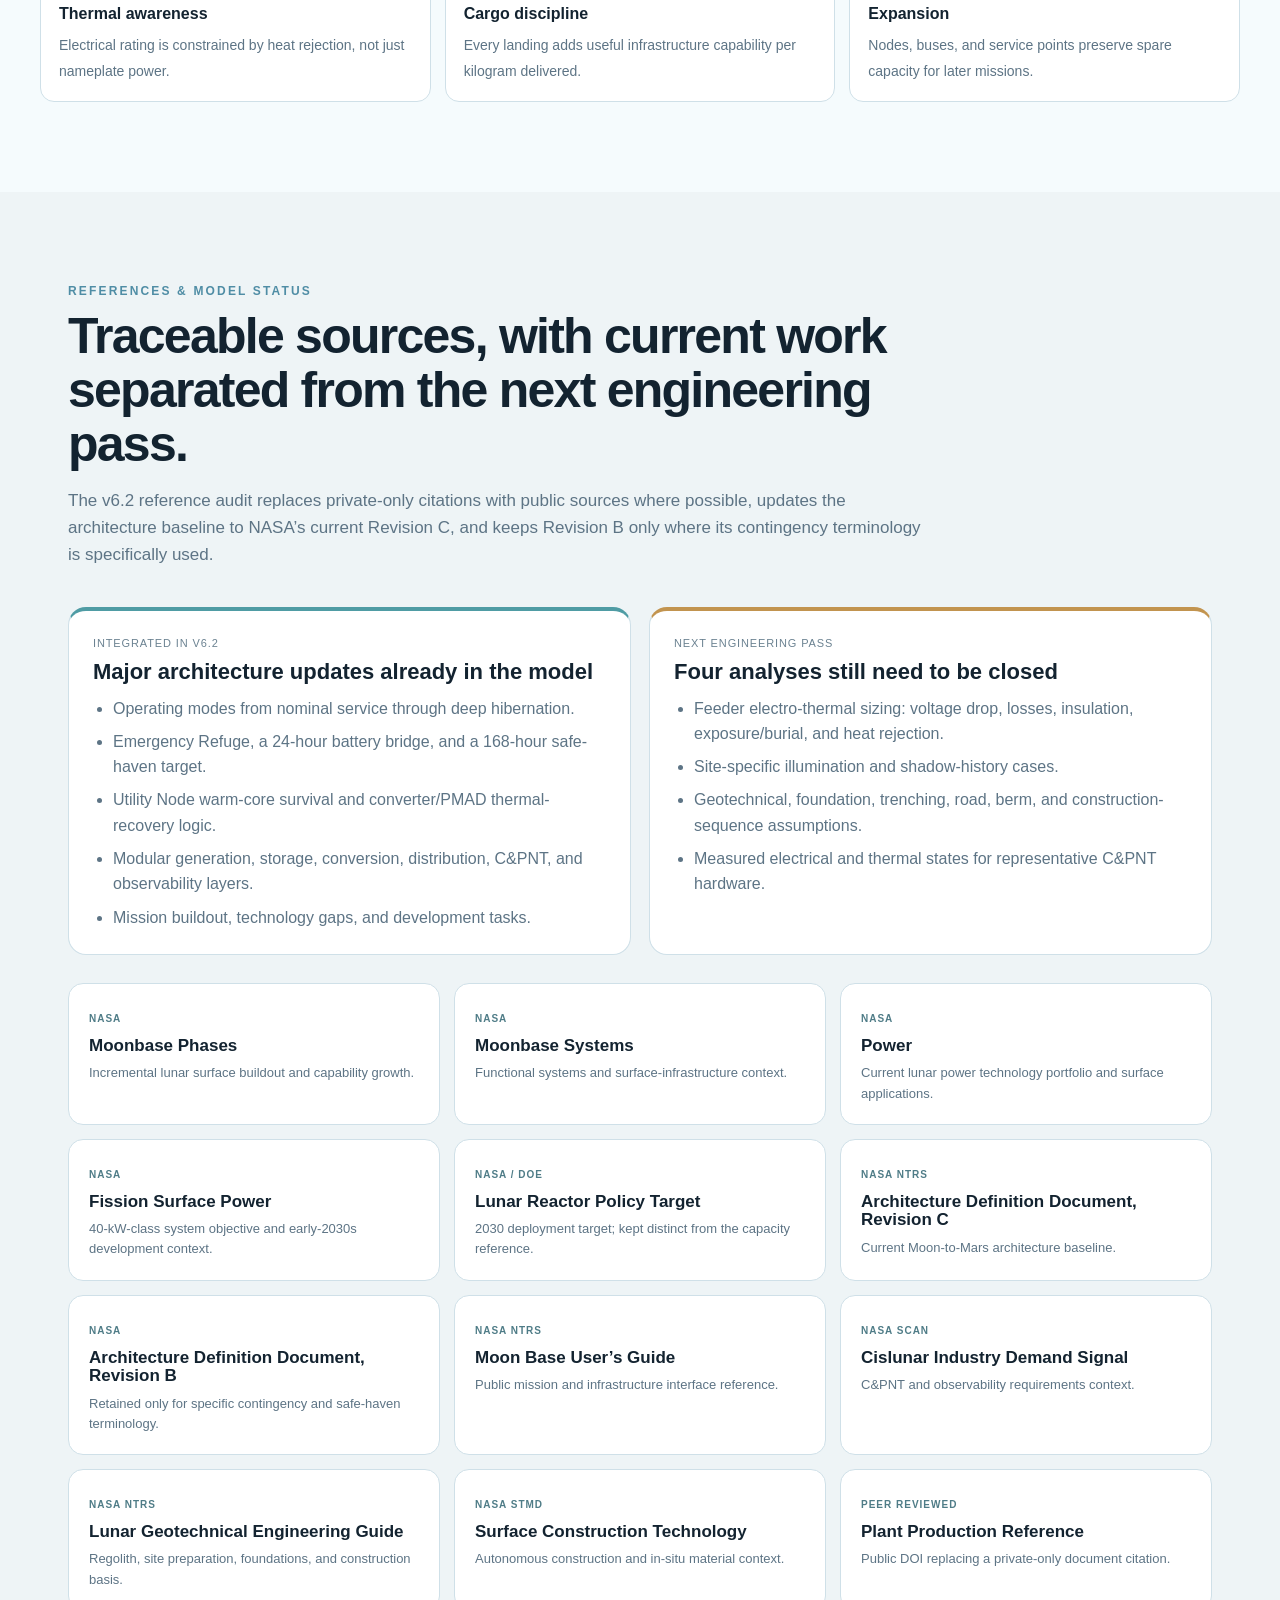
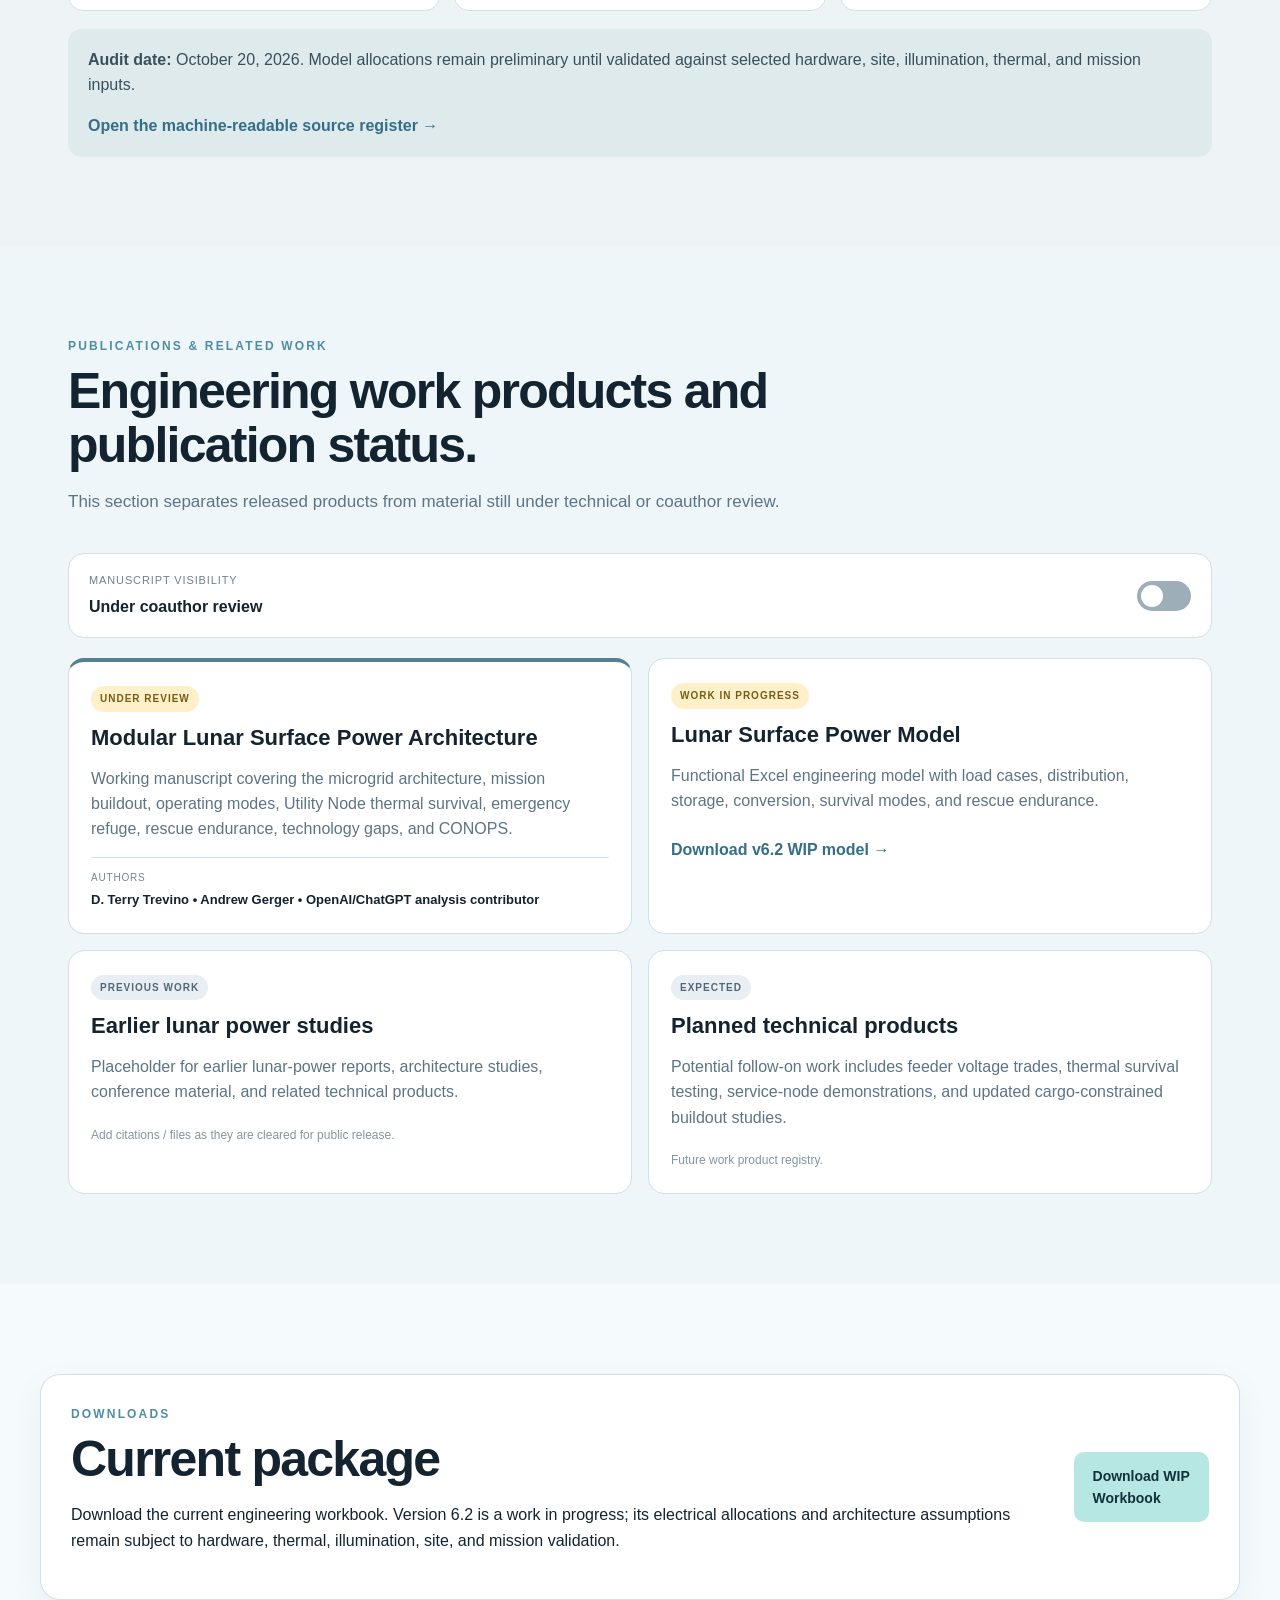
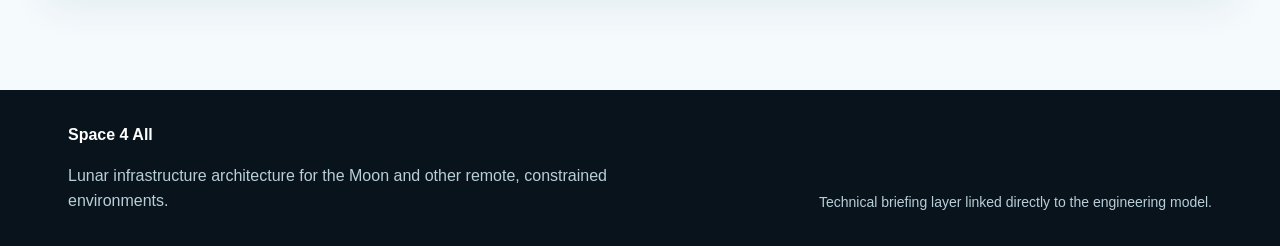
==== commit 9fa9387d: "Correct v6.2 download status label" ====
--- a/index.html
+++ b/index.html
@@ -635,7 +635,7 @@
           <p class="eyebrow dark">DOWNLOADS</p>
           <h2>Current package</h2>
           <p>
-            Download the current engineering workbook. Version 6.1 is a work in progress; its electrical allocations and architecture assumptions remain subject to hardware, site, and mission validation.
+            Download the current engineering workbook. Version 6.2 is a work in progress; its electrical allocations and architecture assumptions remain subject to hardware, thermal, illumination, site, and mission validation.
           </p>
         </div>
         <div class="download-actions">
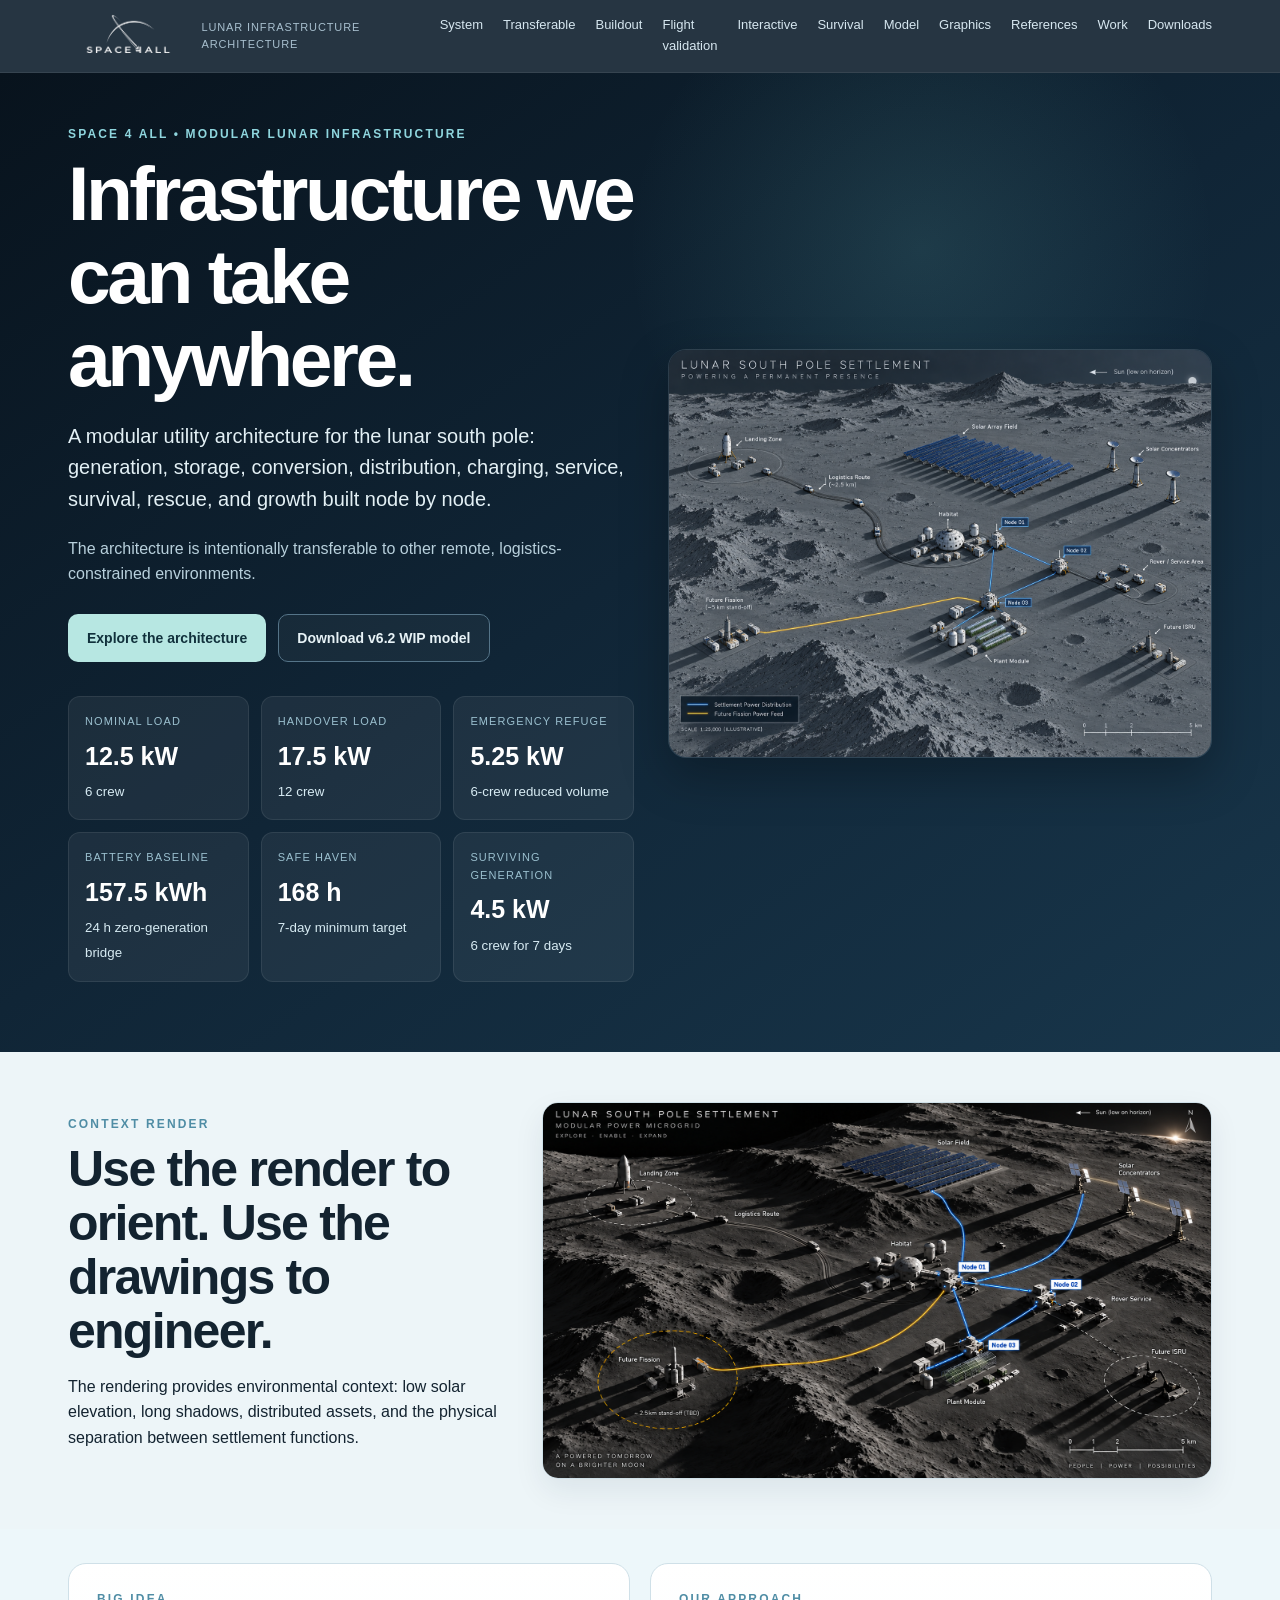
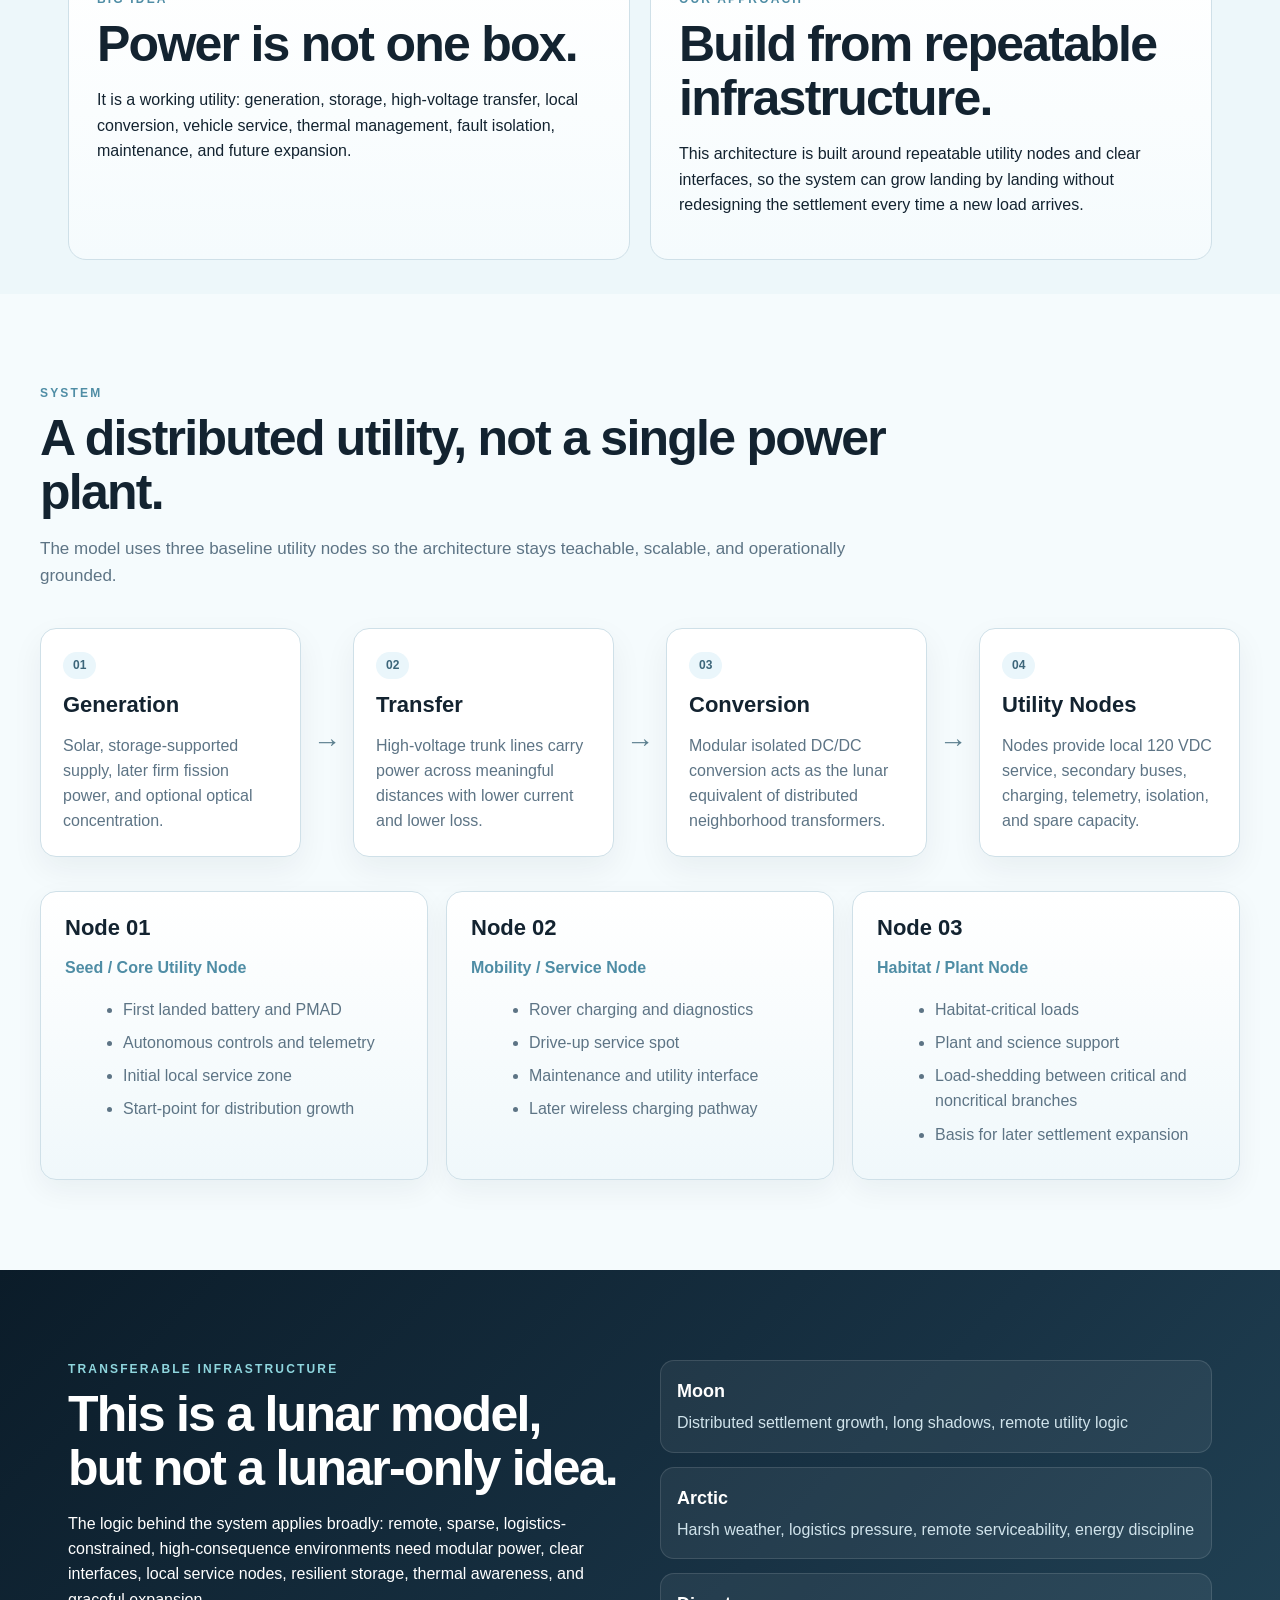
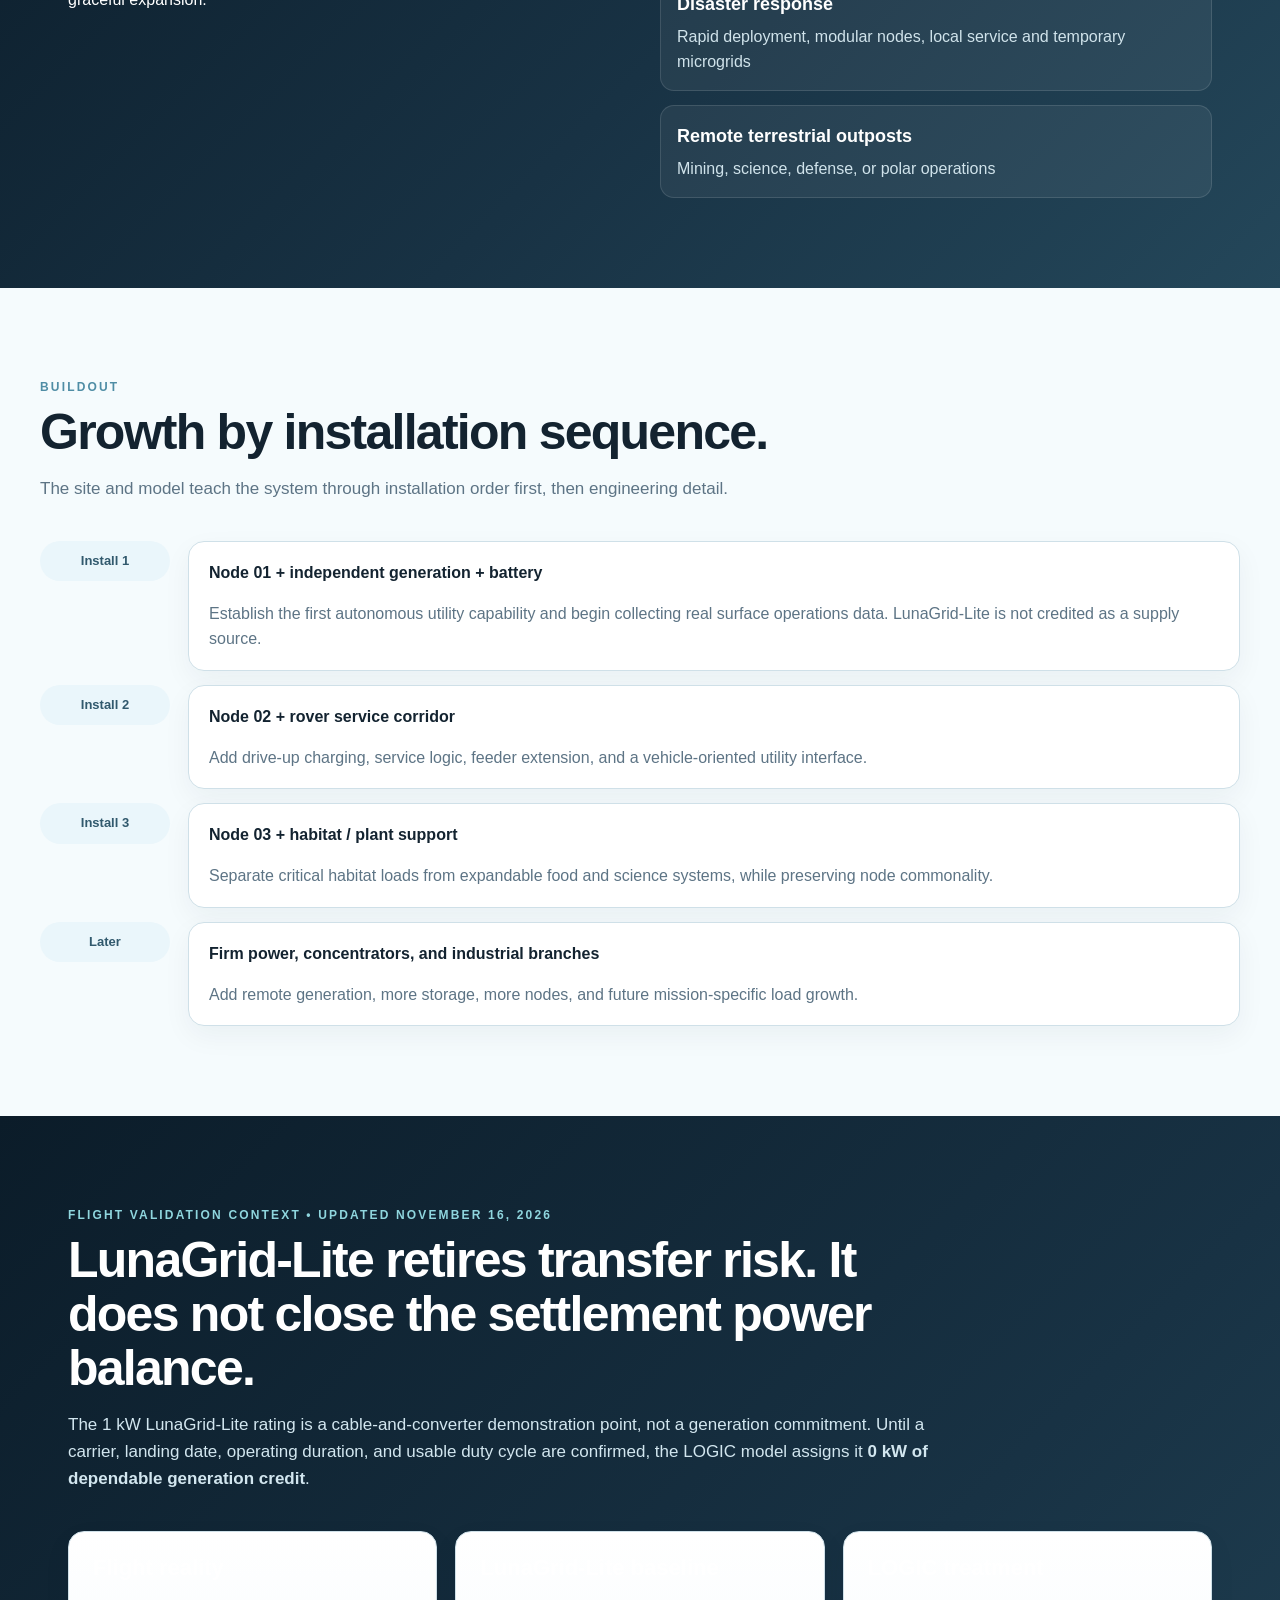
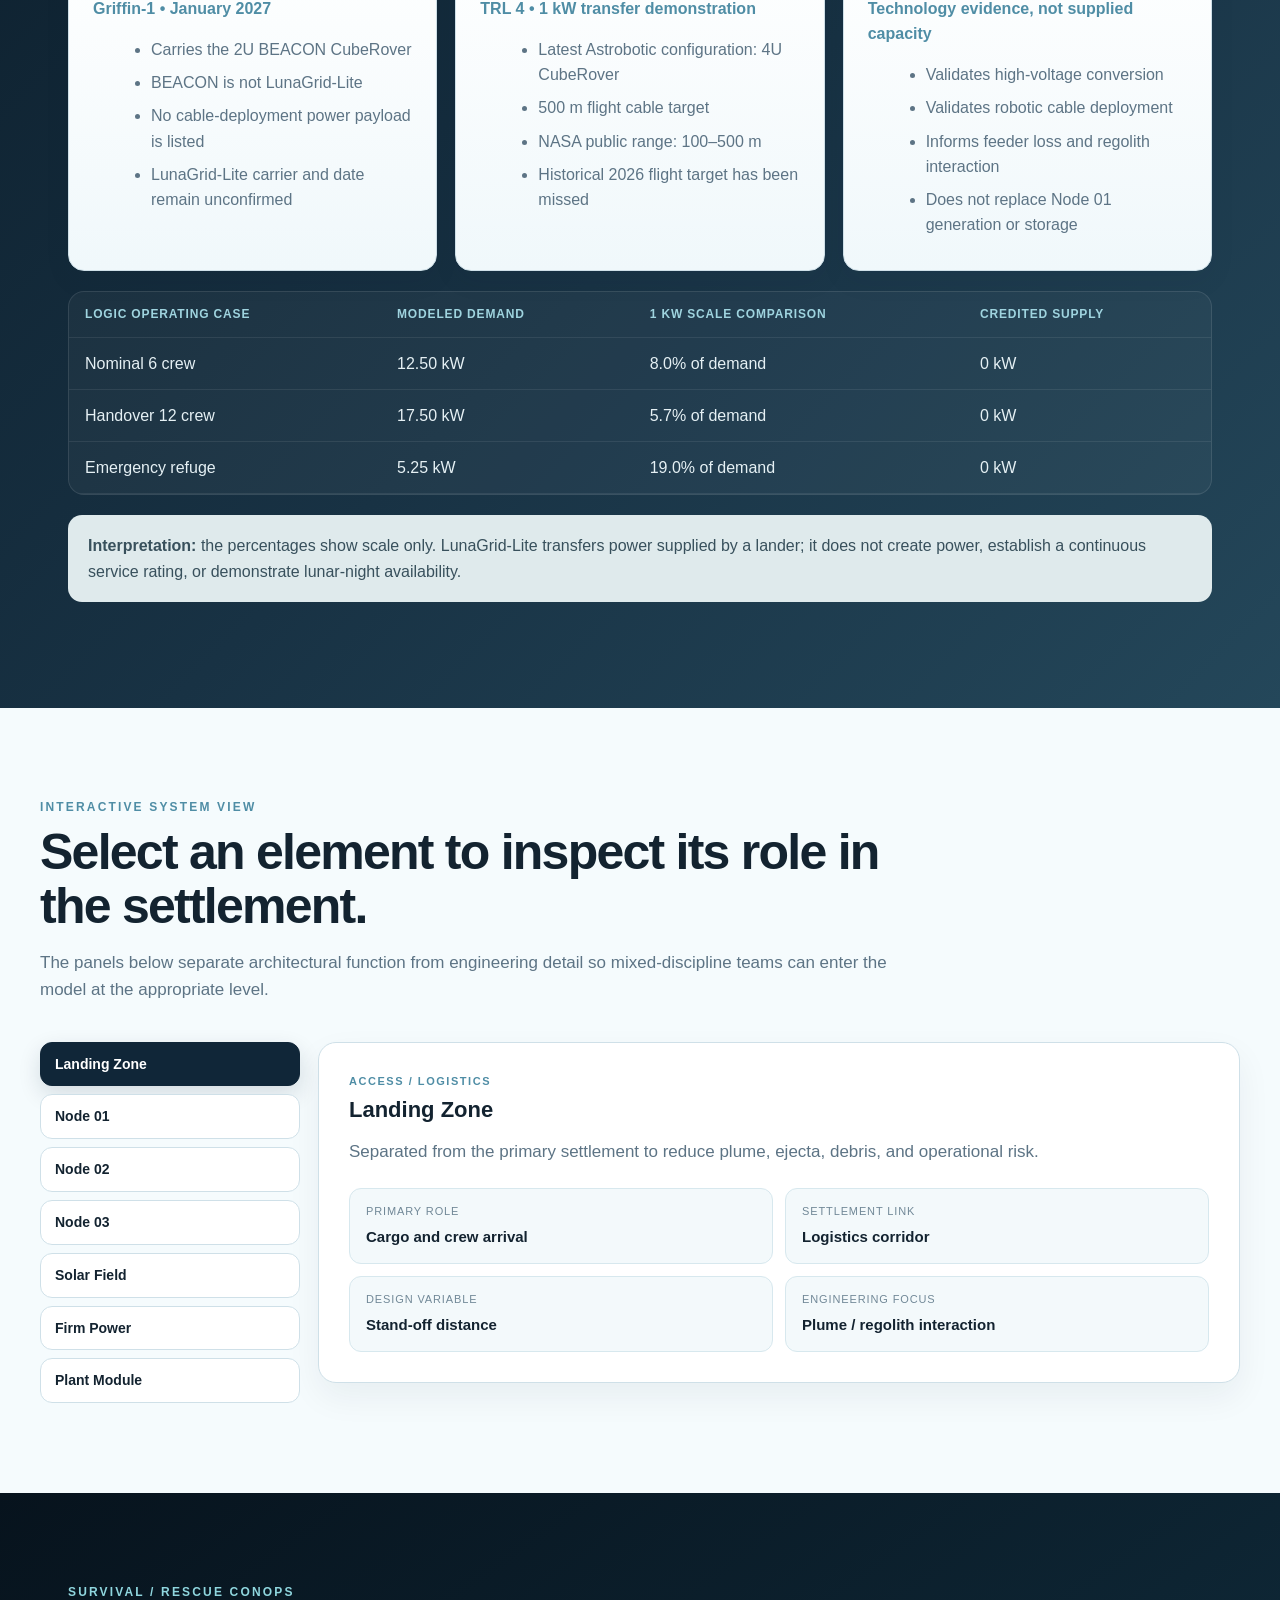
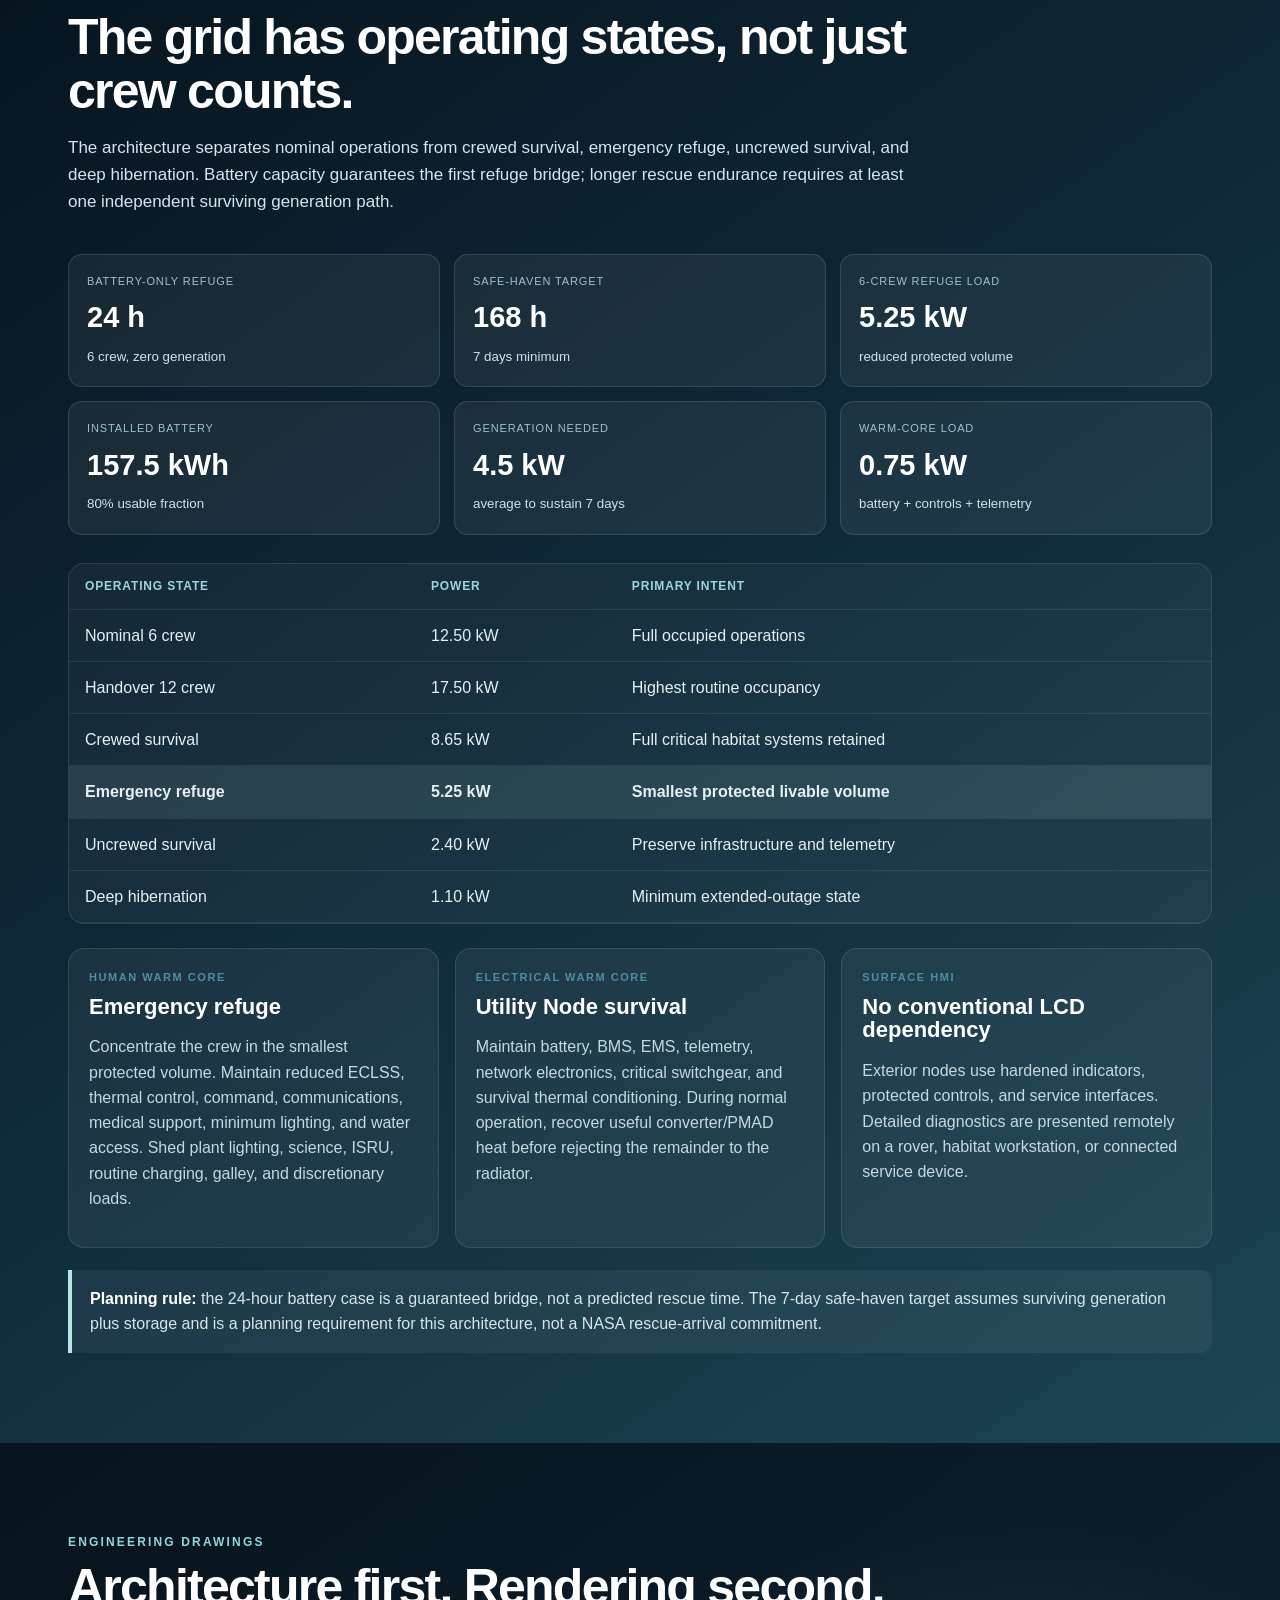
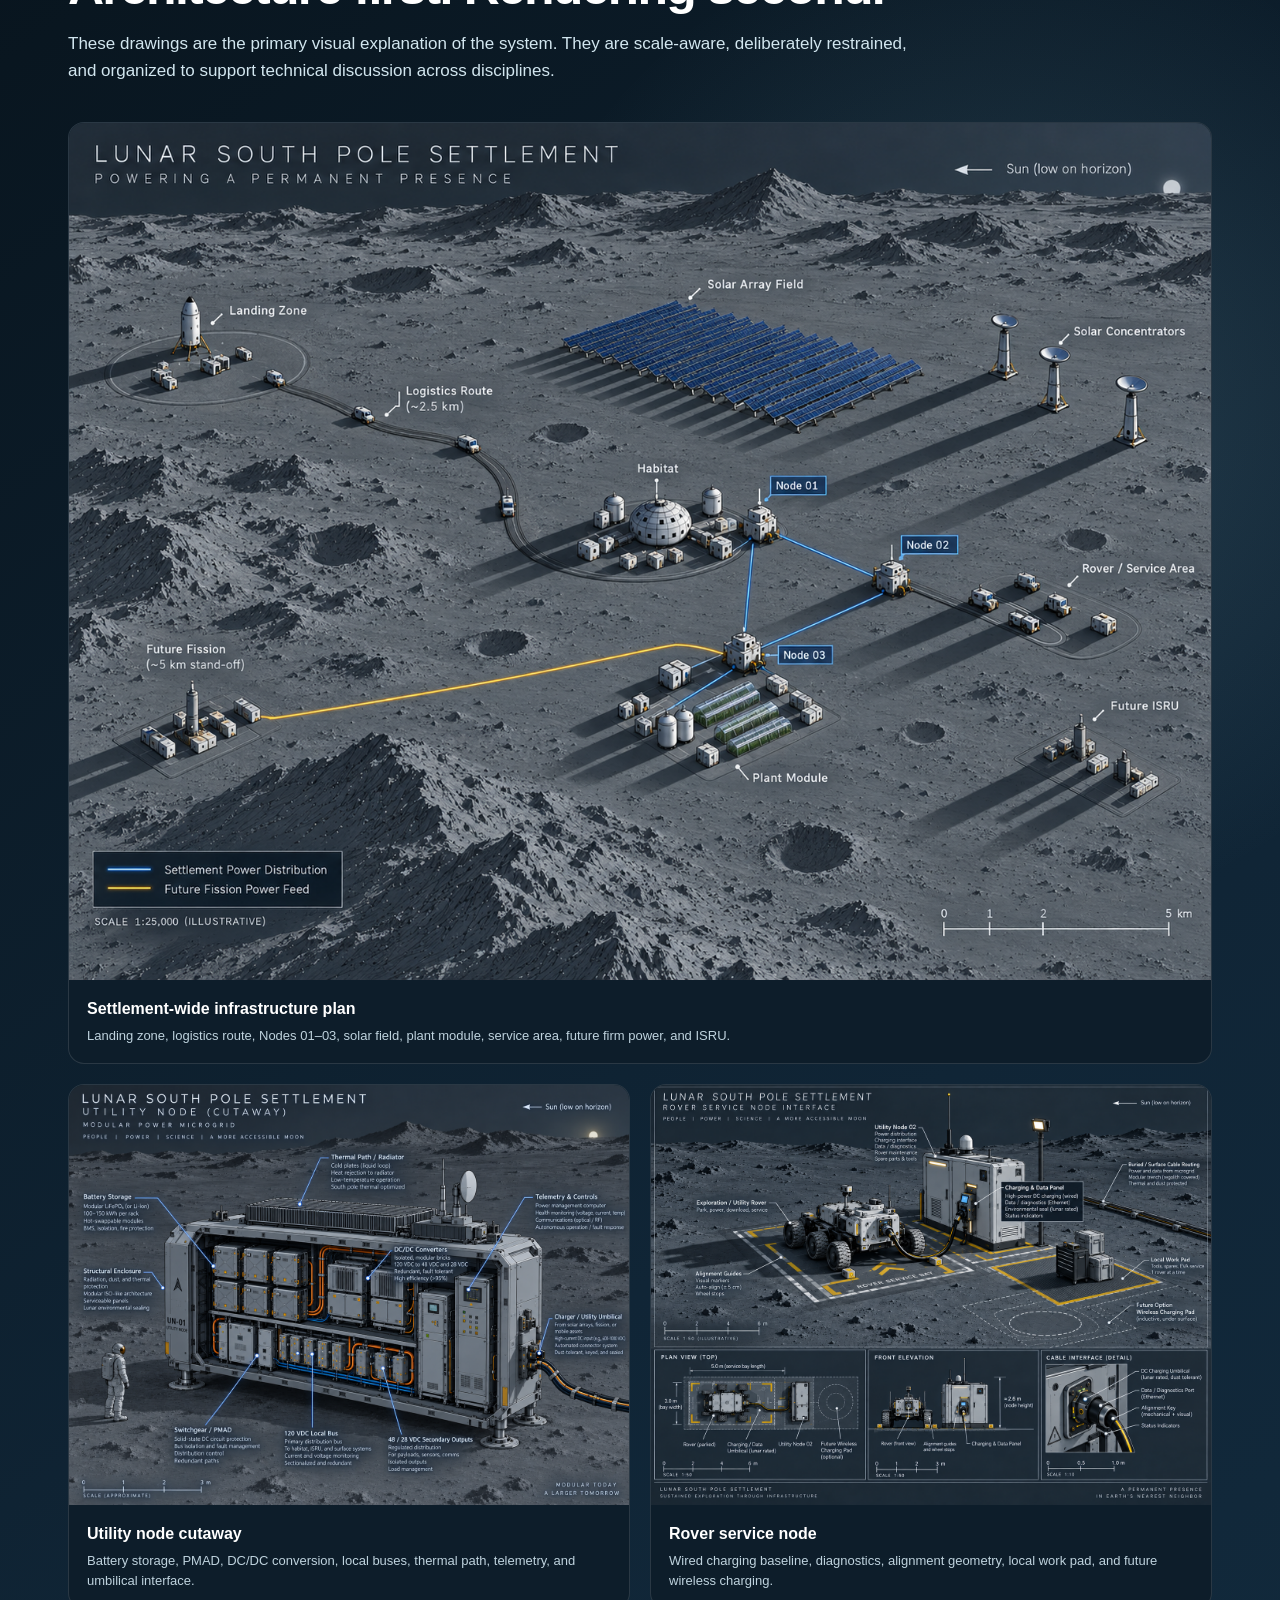
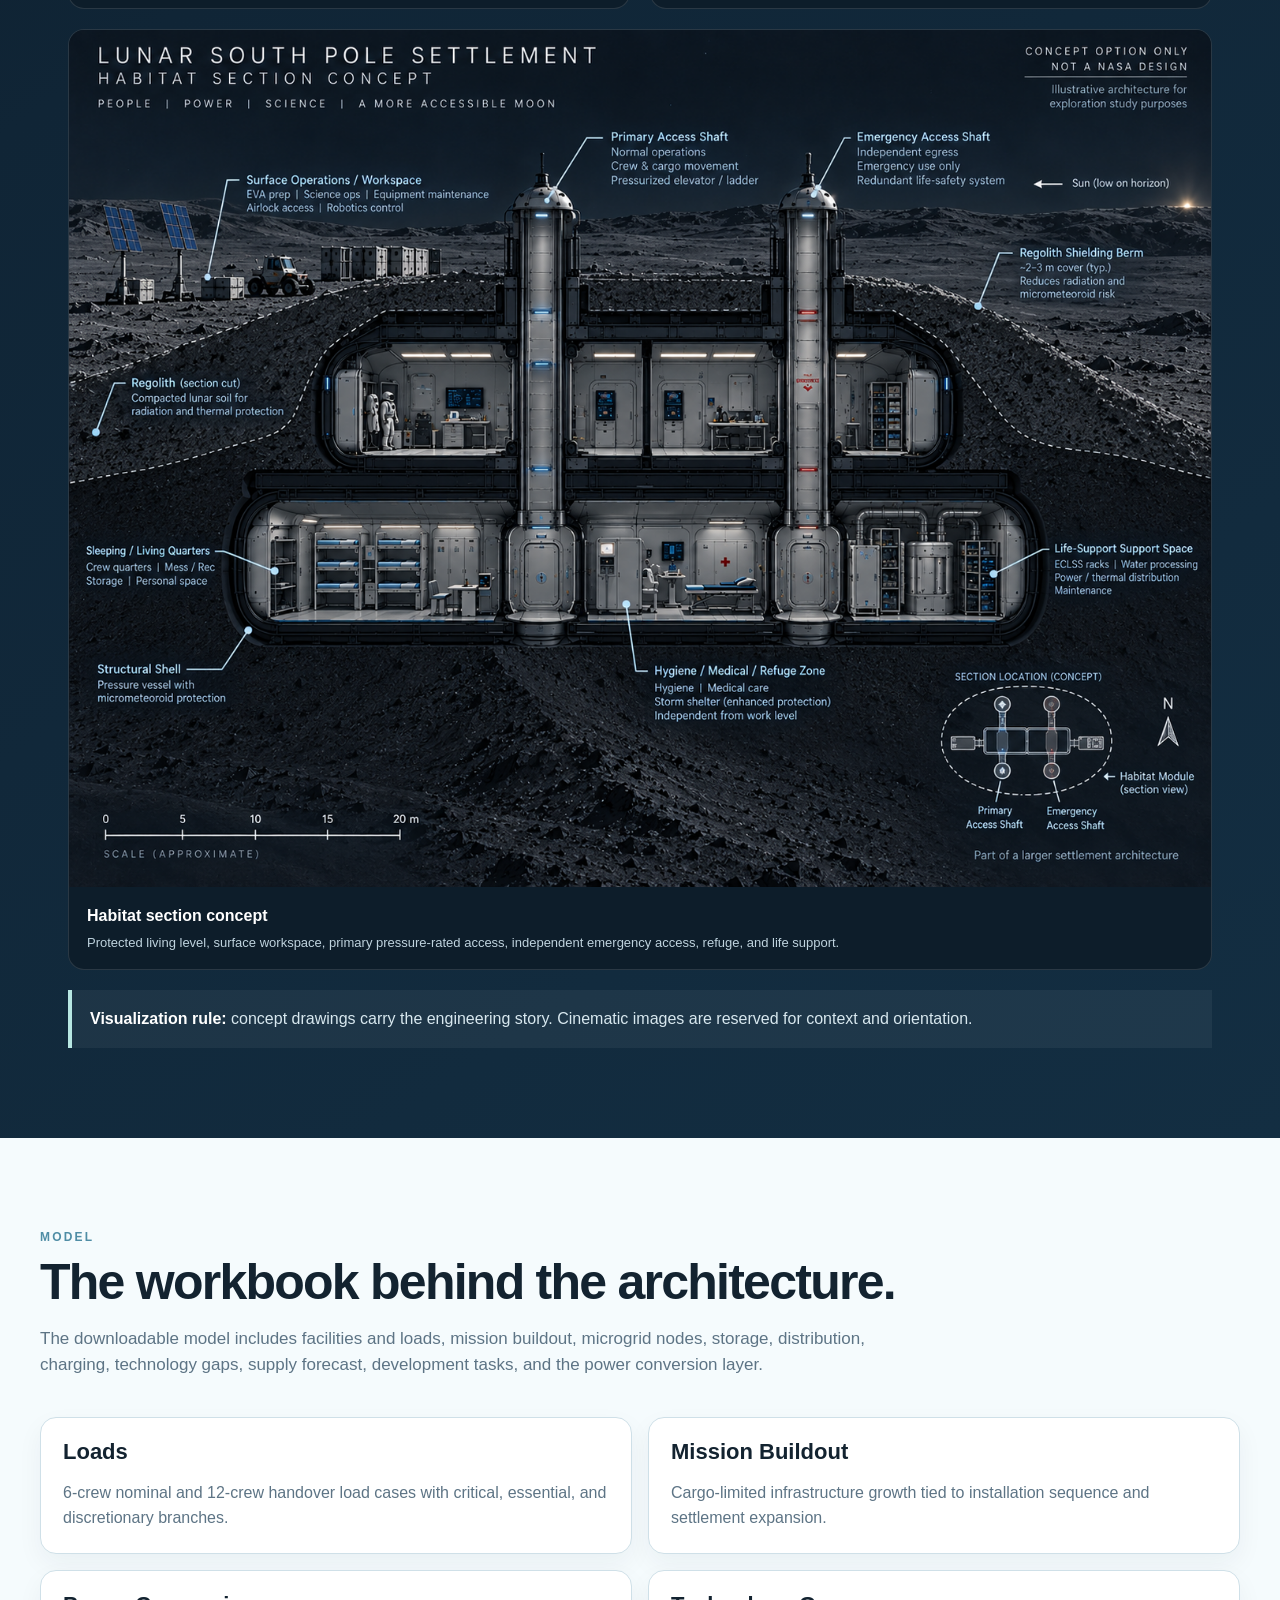
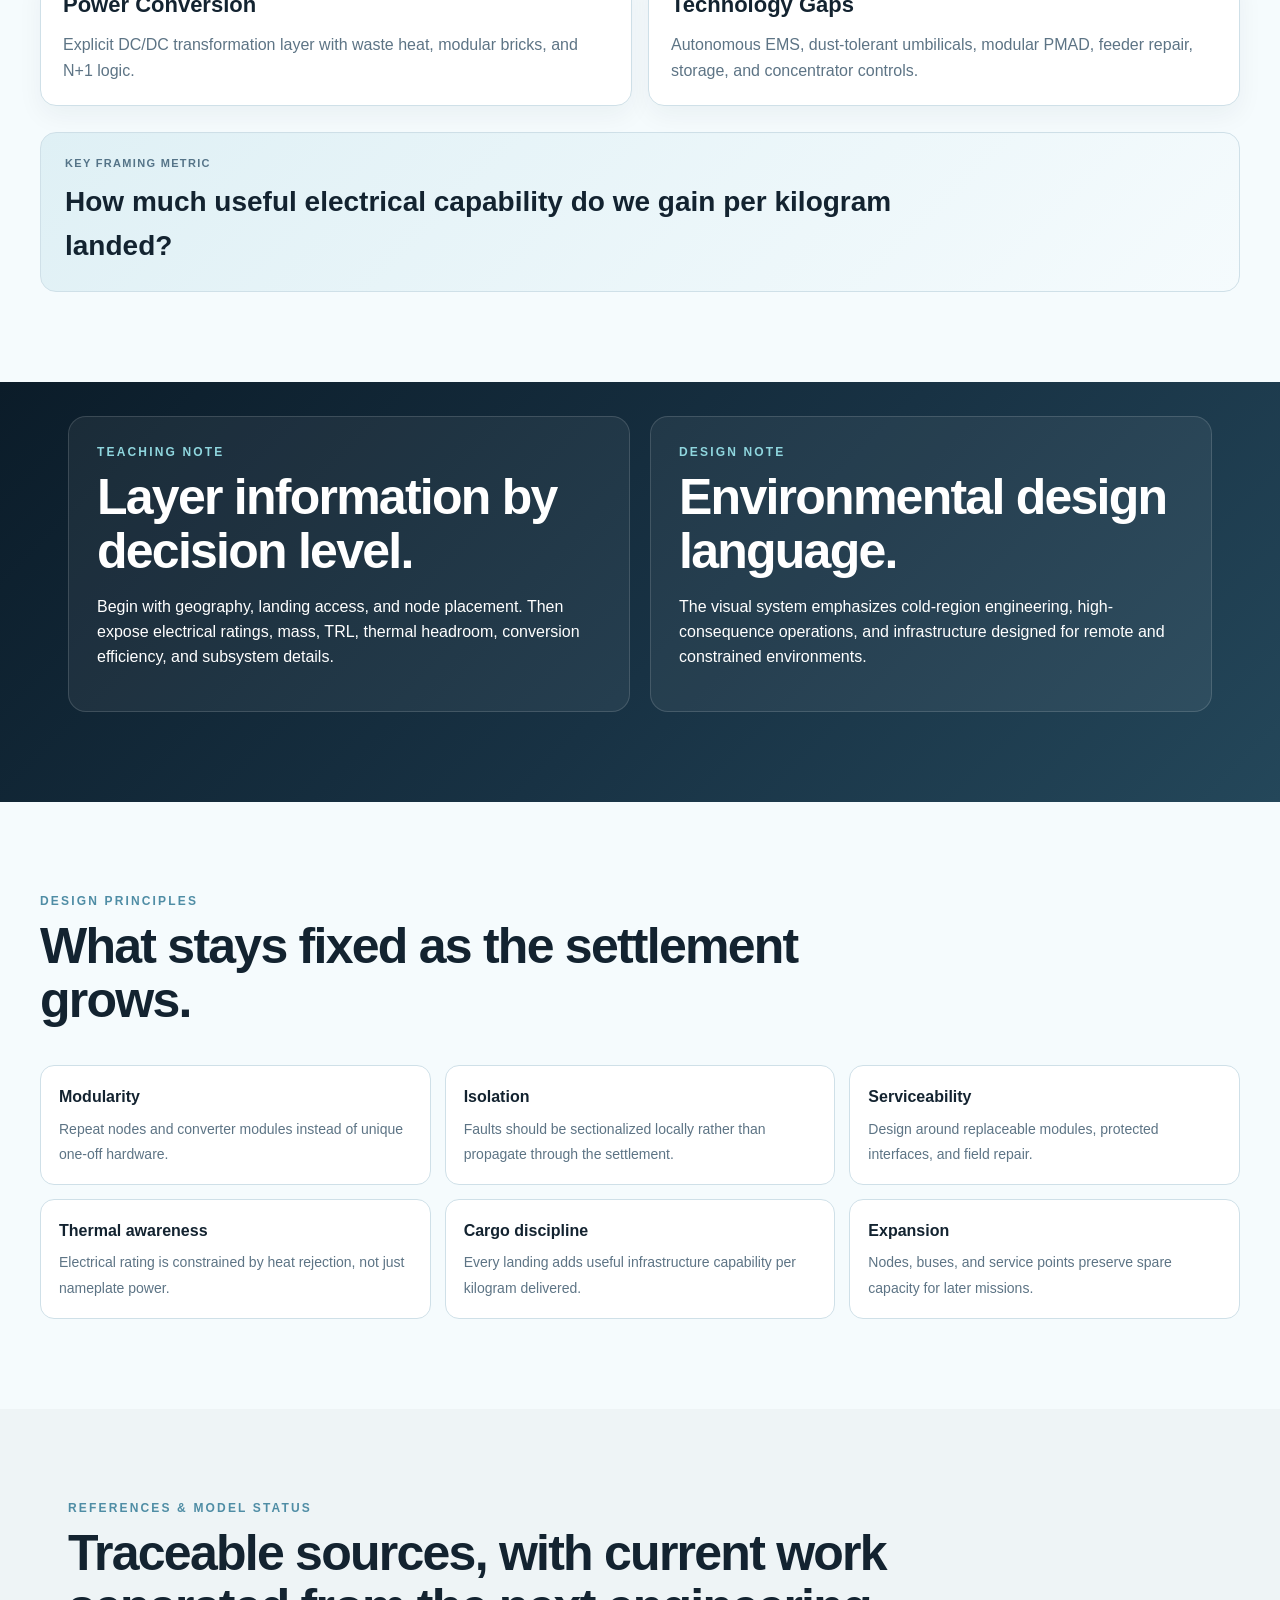
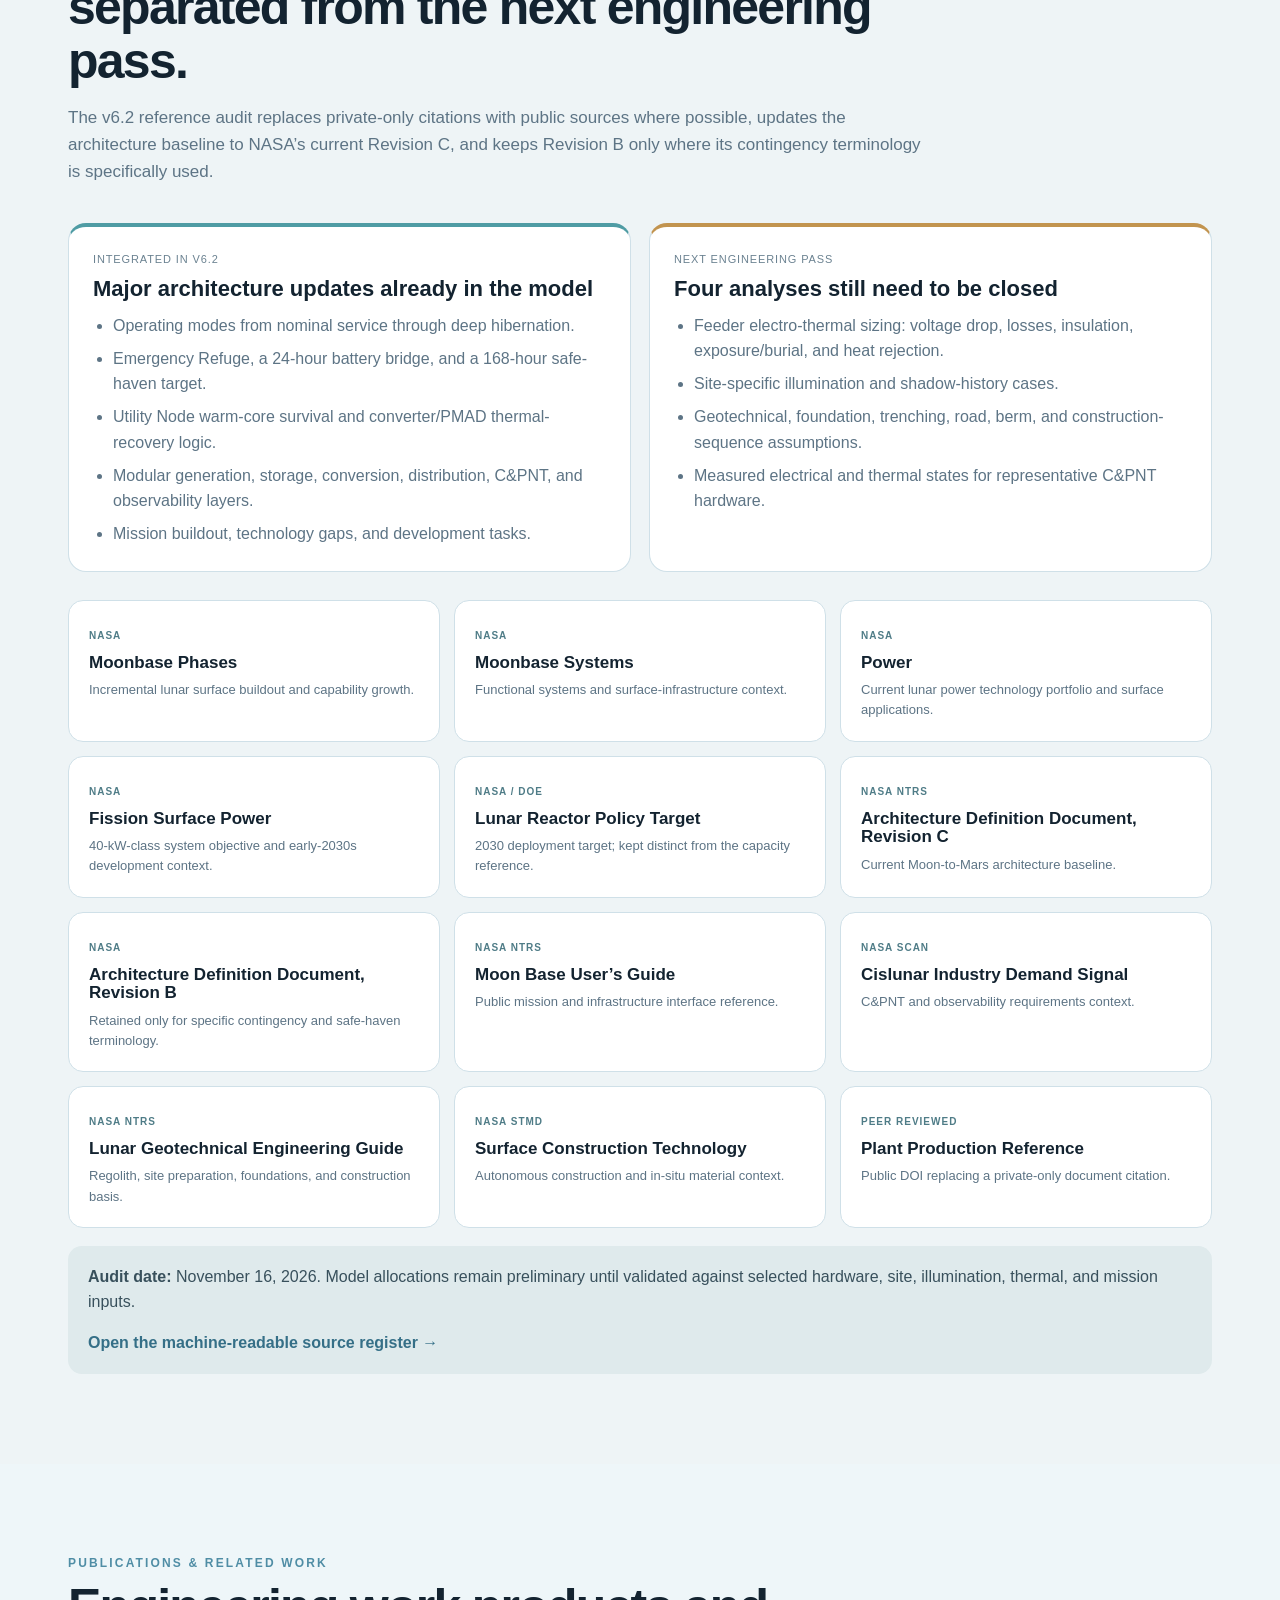
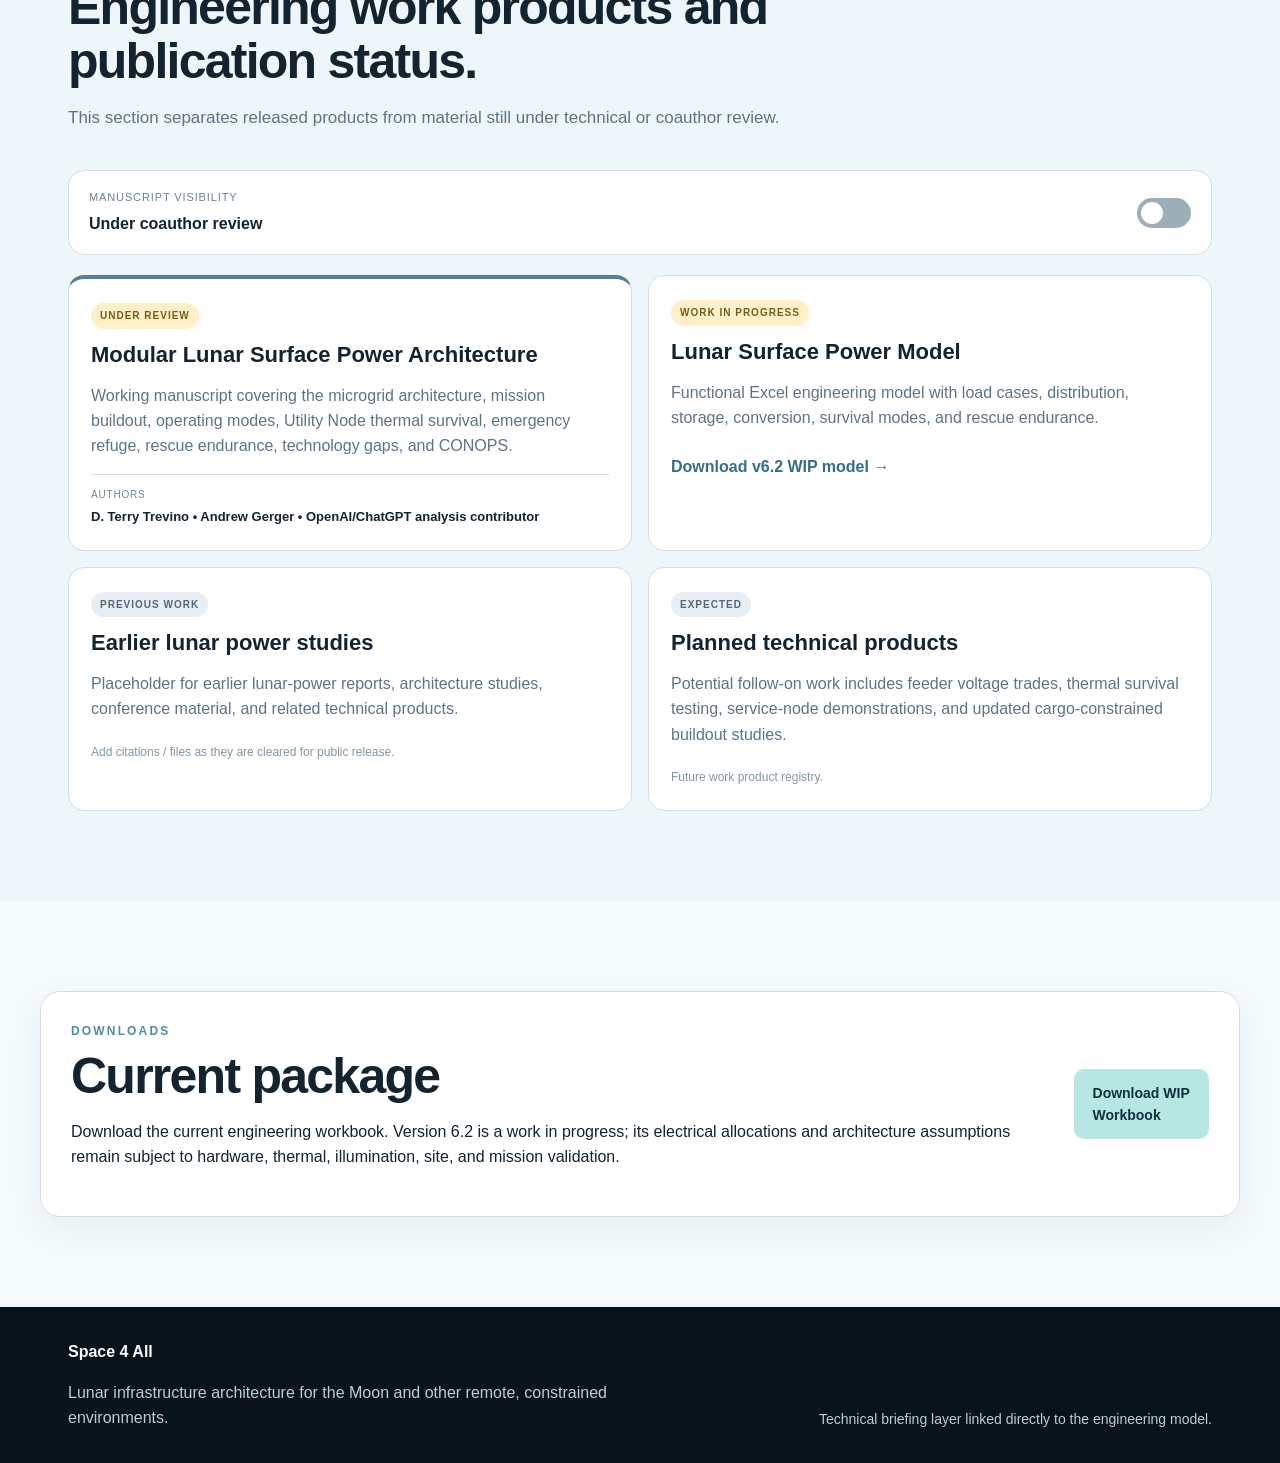
==== commit 67be078a: "Update LunaGrid-Lite flight context and power scaling" ====
--- a/index.html
+++ b/index.html
@@ -20,6 +20,7 @@
         <a href="#system">System</a>
         <a href="#transferable">Transferable</a>
         <a href="#buildout">Buildout</a>
+        <a href="#validation">Flight validation</a>
         <a href="#drilldown">Interactive</a>
         <a href="#survival">Survival</a>
         <a href="#model">Model</a>
@@ -200,7 +201,7 @@
       <div class="timeline">
         <div class="time-item">
           <div class="time-tag">Install 1</div>
-          <div class="time-body"><strong>Node 01 + initial generation + battery</strong><p>Establish the first autonomous utility capability and begin collecting real surface operations data.</p></div>
+          <div class="time-body"><strong>Node 01 + independent generation + battery</strong><p>Establish the first autonomous utility capability and begin collecting real surface operations data. LunaGrid-Lite is not credited as a supply source.</p></div>
         </div>
         <div class="time-item">
           <div class="time-tag">Install 2</div>
@@ -217,6 +218,67 @@
       </div>
     </section>
 
+    <section class="section cold" id="validation">
+      <div class="wrap">
+        <div class="section-head light">
+          <p class="eyebrow">FLIGHT VALIDATION CONTEXT • UPDATED NOVEMBER 16, 2026</p>
+          <h2>LunaGrid-Lite retires transfer risk. It does not close the settlement power balance.</h2>
+          <p>
+            The 1 kW LunaGrid-Lite rating is a cable-and-converter demonstration point, not a generation commitment.
+            Until a carrier, landing date, operating duration, and usable duty cycle are confirmed, the LOGIC model assigns it
+            <strong>0 kW of dependable generation credit</strong>.
+          </p>
+        </div>
+
+        <div class="cards three">
+          <article class="card ice">
+            <h3>Flight reality</h3>
+            <p class="card-sub">Griffin-1 • January 2027</p>
+            <ul>
+              <li>Carries the 2U BEACON CubeRover</li>
+              <li>BEACON is not LunaGrid-Lite</li>
+              <li>No cable-deployment power payload is listed</li>
+              <li>LunaGrid-Lite carrier and date remain unconfirmed</li>
+            </ul>
+          </article>
+          <article class="card ice">
+            <h3>LunaGrid-Lite baseline</h3>
+            <p class="card-sub">TRL 4 • 1 kW transfer demonstration</p>
+            <ul>
+              <li>Latest Astrobotic configuration: 4U CubeRover</li>
+              <li>500 m flight cable target</li>
+              <li>NASA public range: 100–500 m</li>
+              <li>Historical 2026 flight target has been missed</li>
+            </ul>
+          </article>
+          <article class="card ice">
+            <h3>LOGIC treatment</h3>
+            <p class="card-sub">Technology evidence, not supplied capacity</p>
+            <ul>
+              <li>Validates high-voltage conversion</li>
+              <li>Validates robotic cable deployment</li>
+              <li>Informs feeder loss and regolith interaction</li>
+              <li>Does not replace Node 01 generation or storage</li>
+            </ul>
+          </article>
+        </div>
+
+        <div class="mode-table-wrap">
+          <table class="mode-table">
+            <thead><tr><th>LOGIC operating case</th><th>Modeled demand</th><th>1 kW scale comparison</th><th>Credited supply</th></tr></thead>
+            <tbody>
+              <tr><td>Nominal 6 crew</td><td>12.50 kW</td><td>8.0% of demand</td><td>0 kW</td></tr>
+              <tr><td>Handover 12 crew</td><td>17.50 kW</td><td>5.7% of demand</td><td>0 kW</td></tr>
+              <tr><td>Emergency refuge</td><td>5.25 kW</td><td>19.0% of demand</td><td>0 kW</td></tr>
+            </tbody>
+          </table>
+        </div>
+        <p class="reference-note">
+          <strong>Interpretation:</strong> the percentages show scale only. LunaGrid-Lite transfers power supplied by a lander;
+          it does not create power, establish a continuous service rating, or demonstrate lunar-night availability.
+        </p>
+      </div>
+    </section>
 
     <section class="section wrap" id="drilldown">
       <div class="section-head">
@@ -562,7 +624,7 @@
         </div>
 
         <div class="reference-note">
-          <p><strong>Audit date:</strong> October 20, 2026. Model allocations remain preliminary until validated against selected hardware, site, illumination, thermal, and mission inputs.</p>
+          <p><strong>Audit date:</strong> November 16, 2026. Model allocations remain preliminary until validated against selected hardware, site, illumination, thermal, and mission inputs.</p>
           <a class="text-link" href="data/references.json">Open the machine-readable source register →</a>
         </div>
       </div>
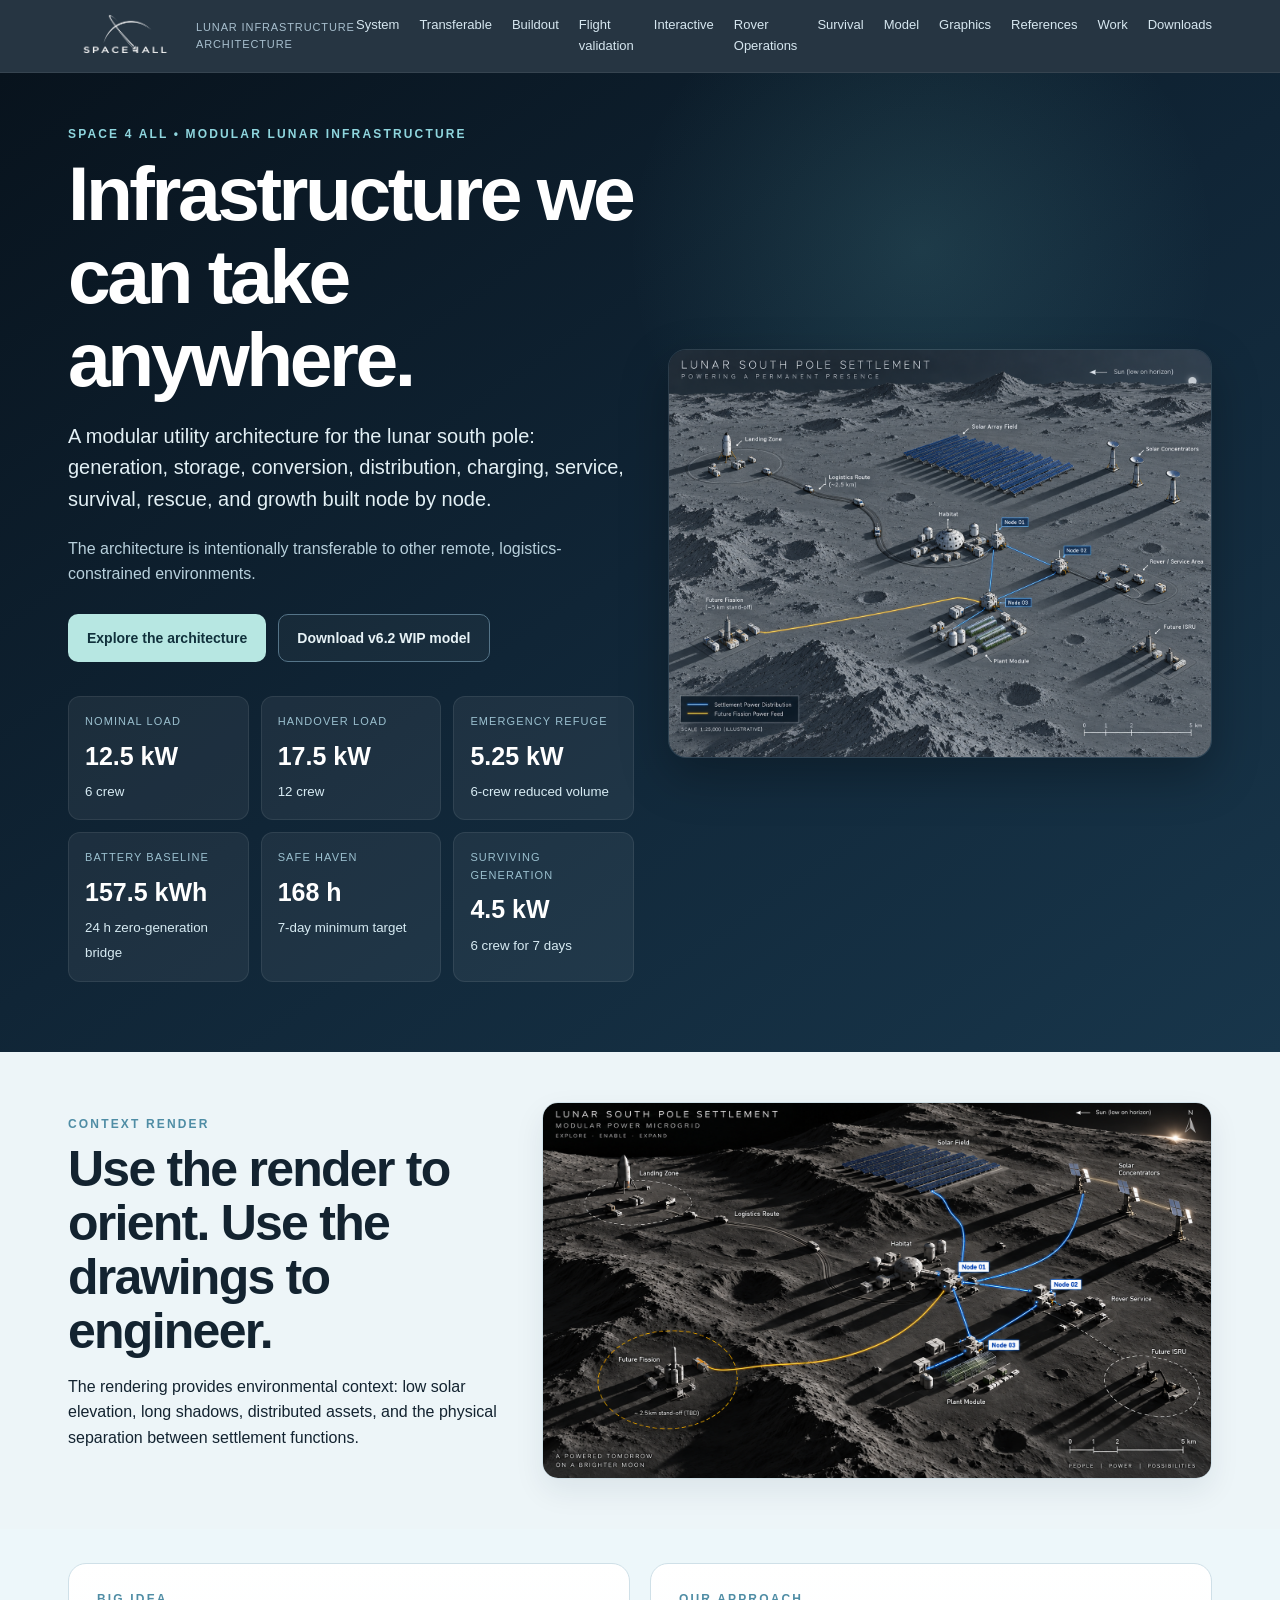
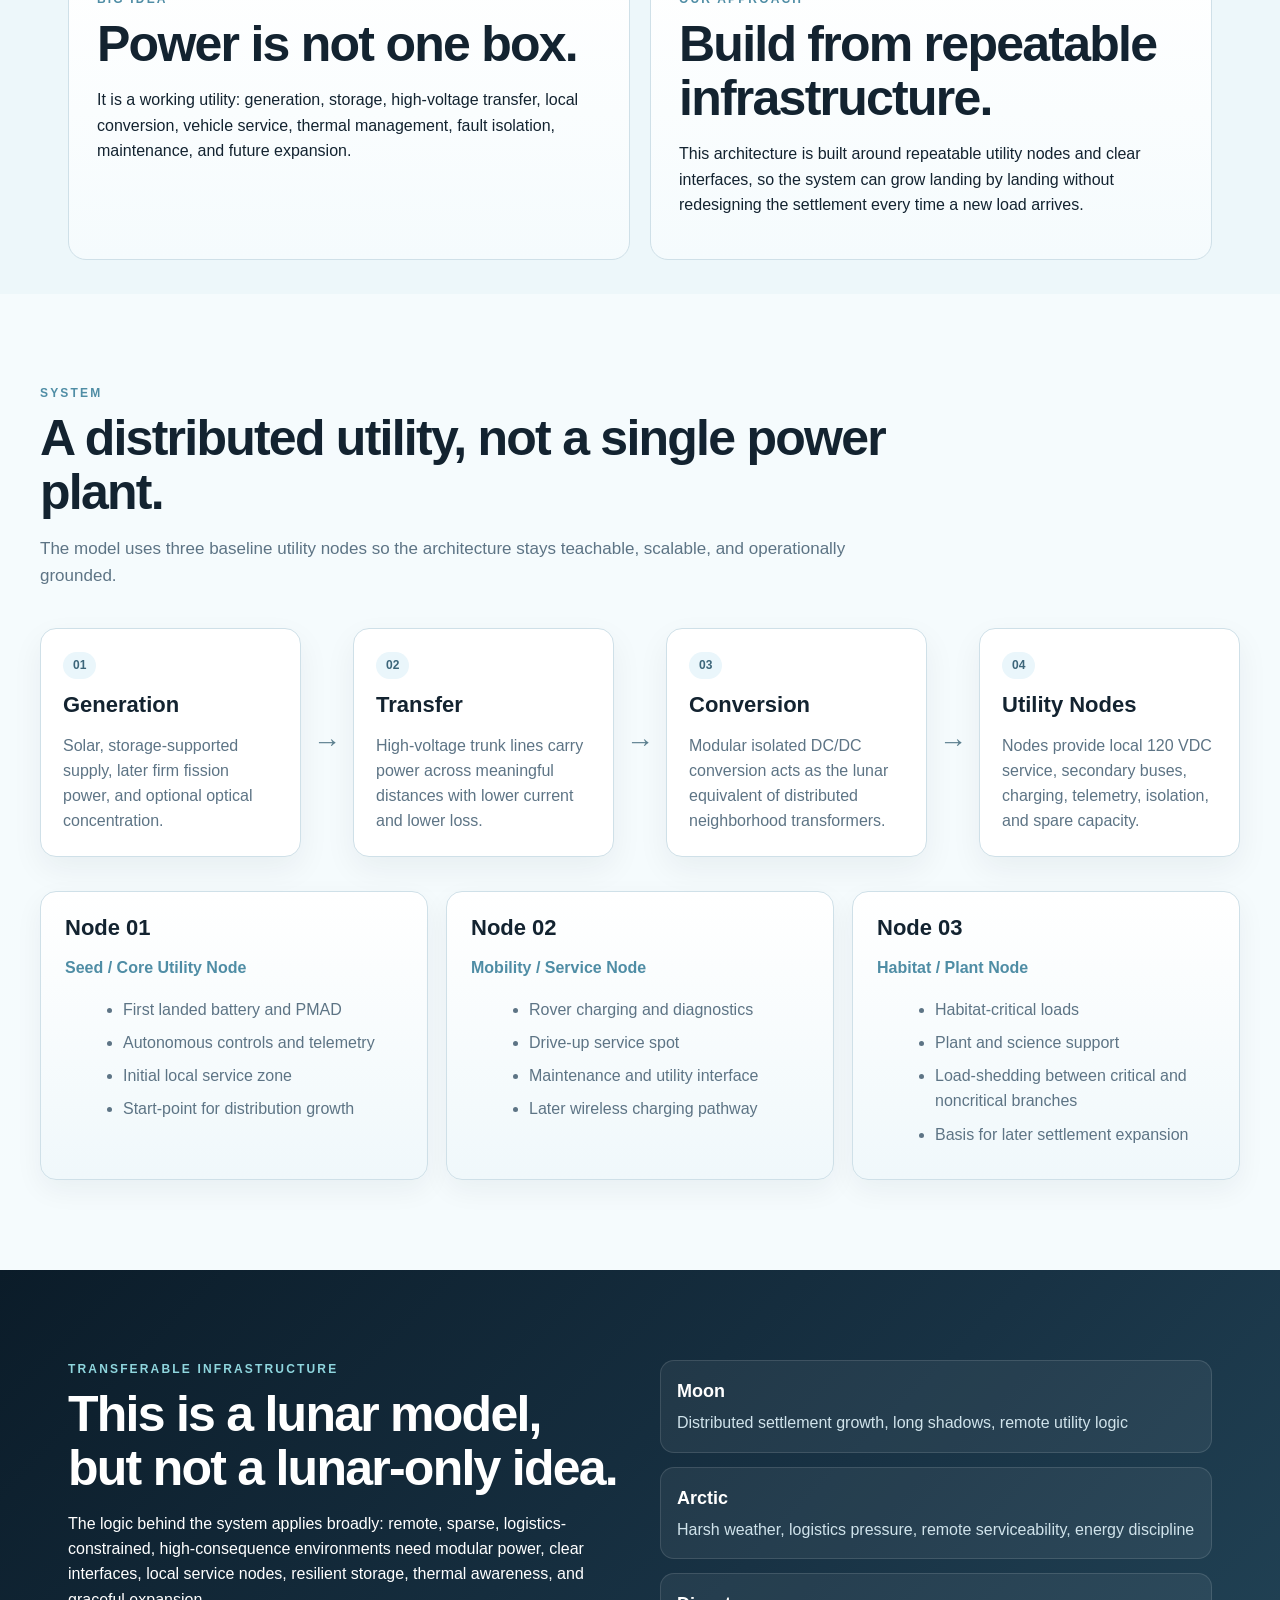
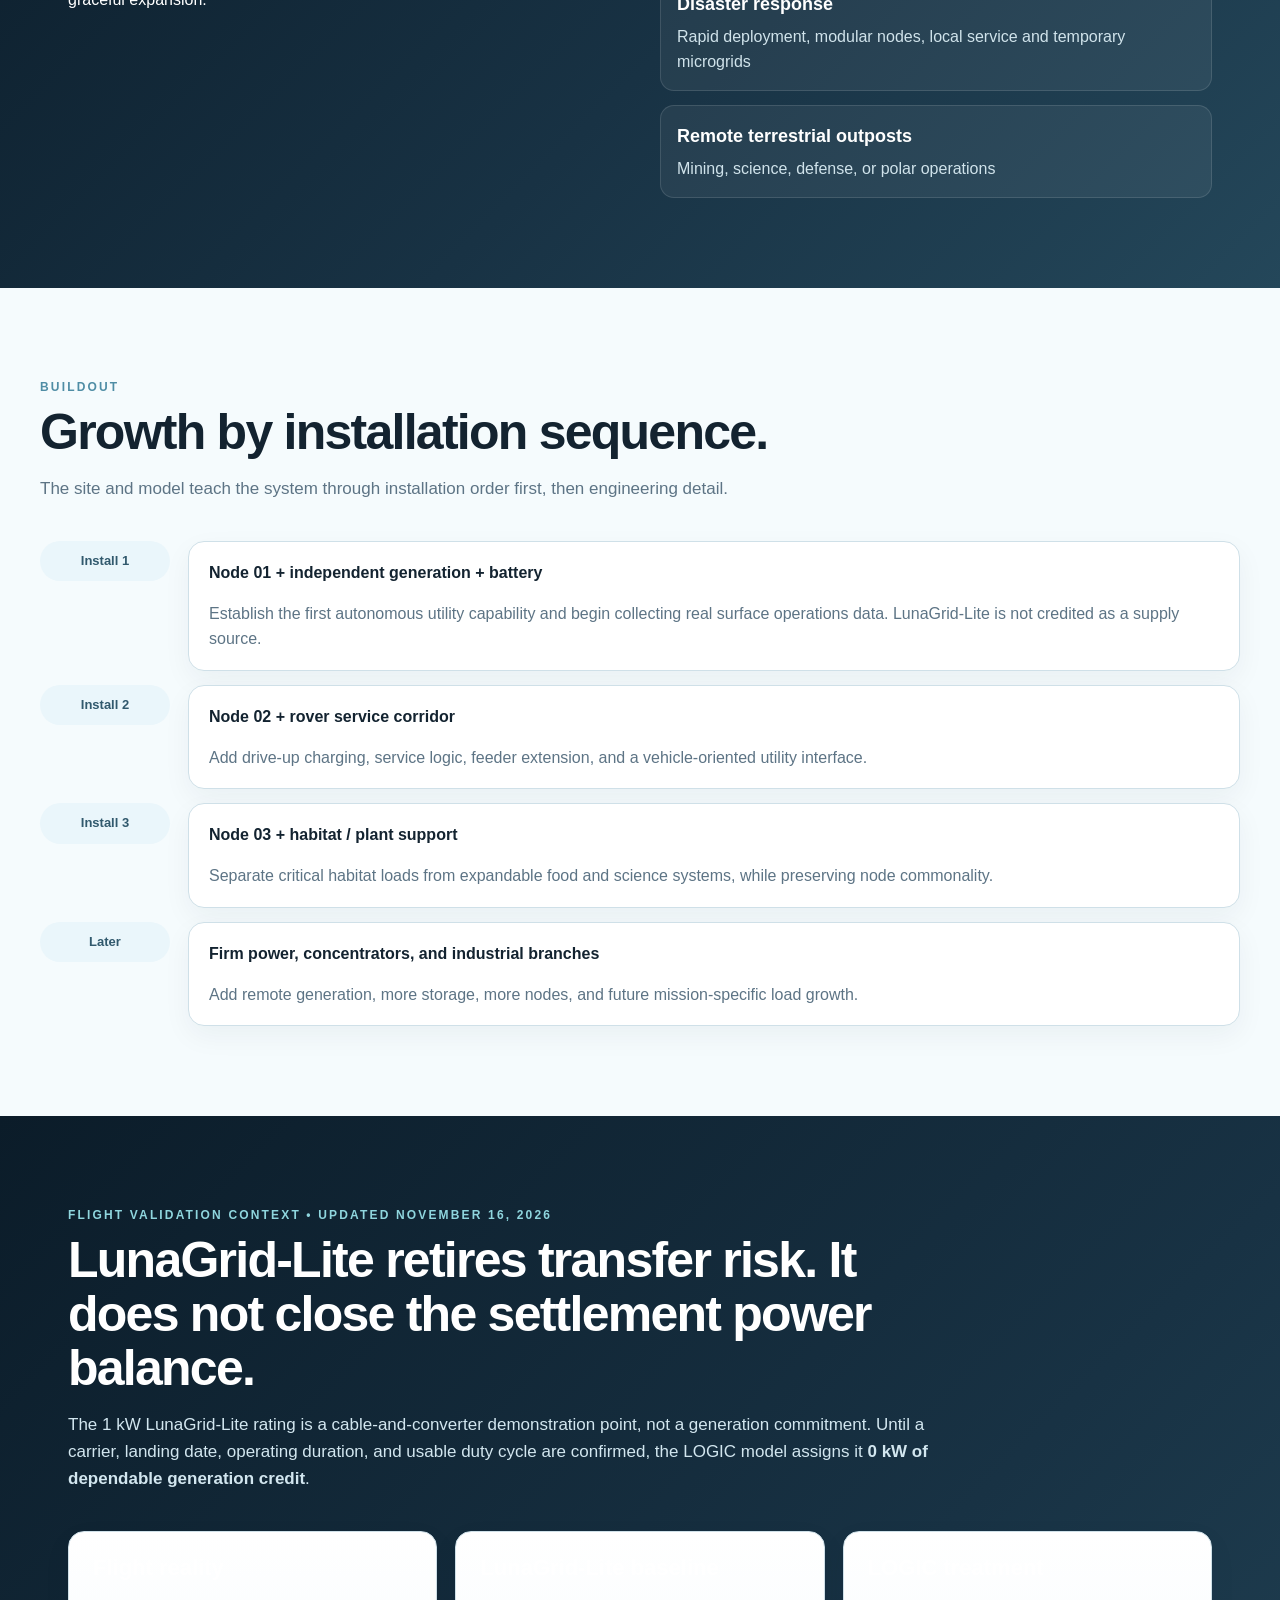
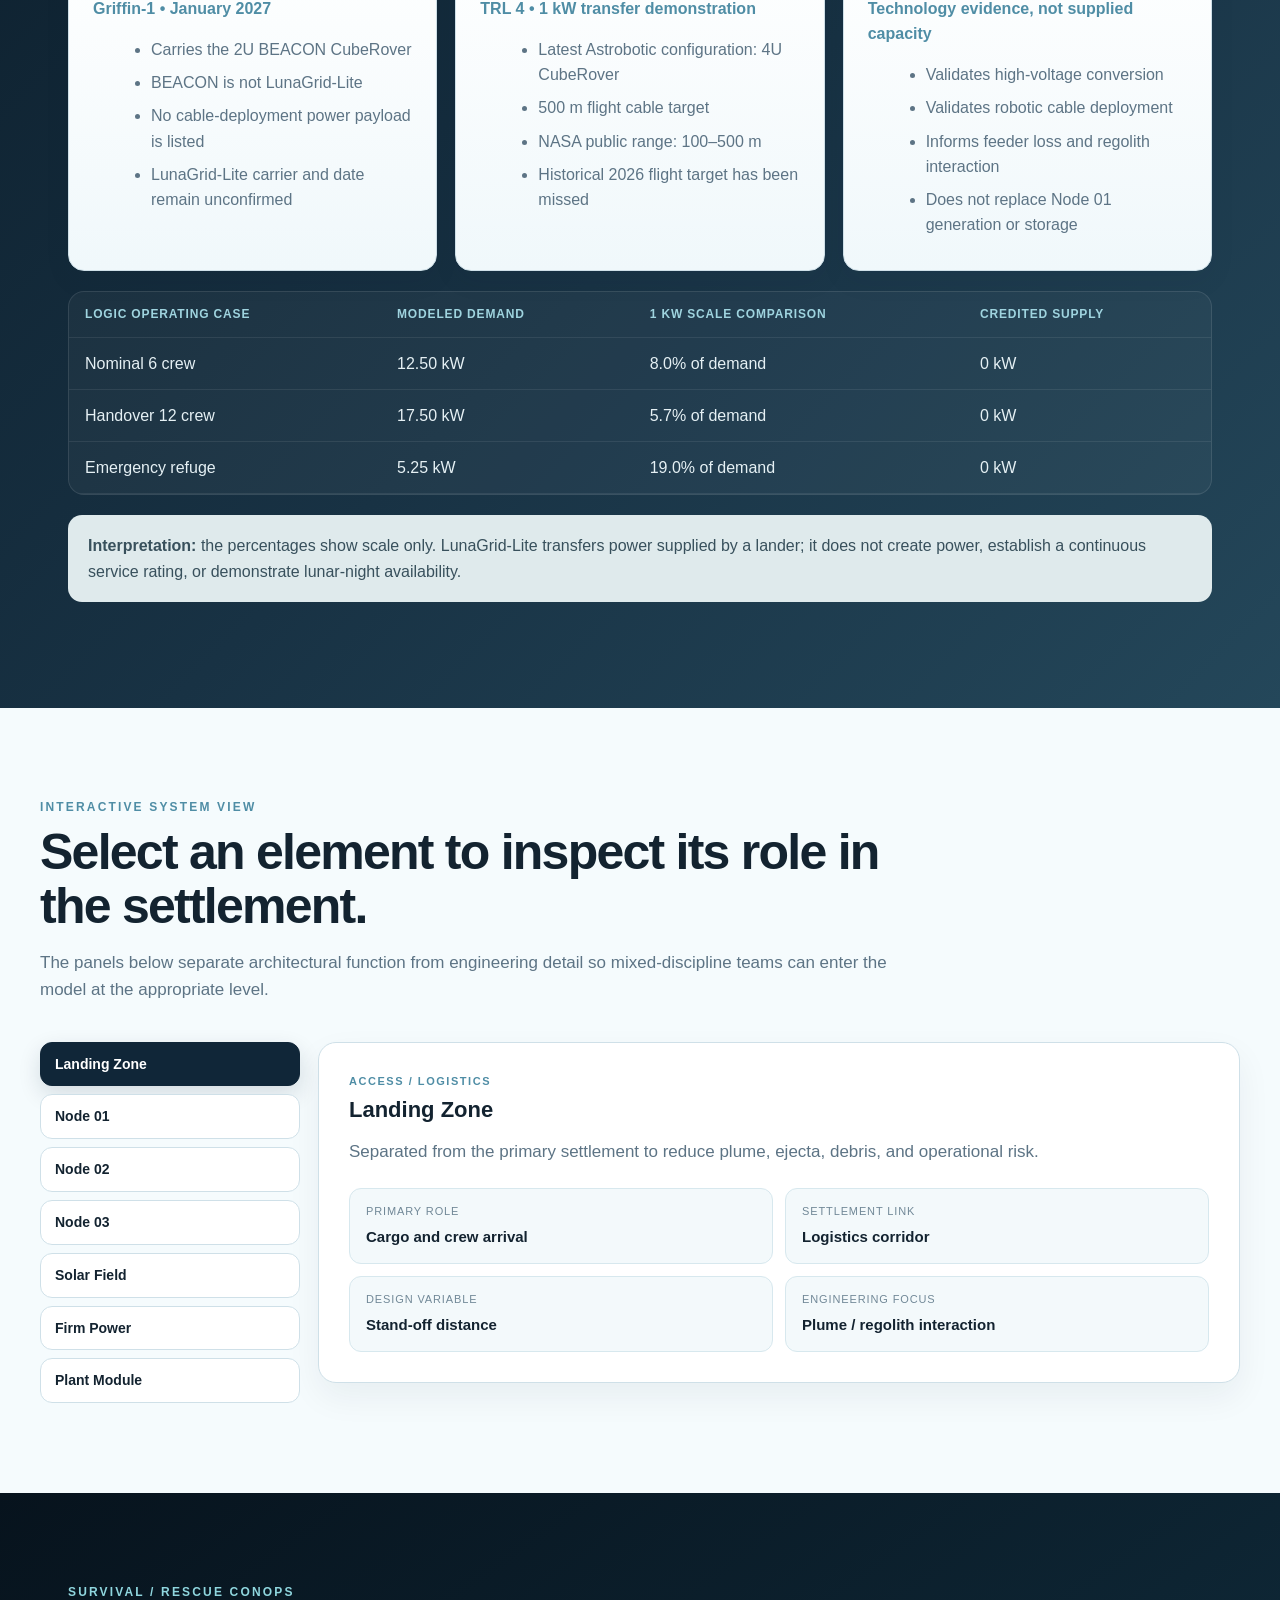
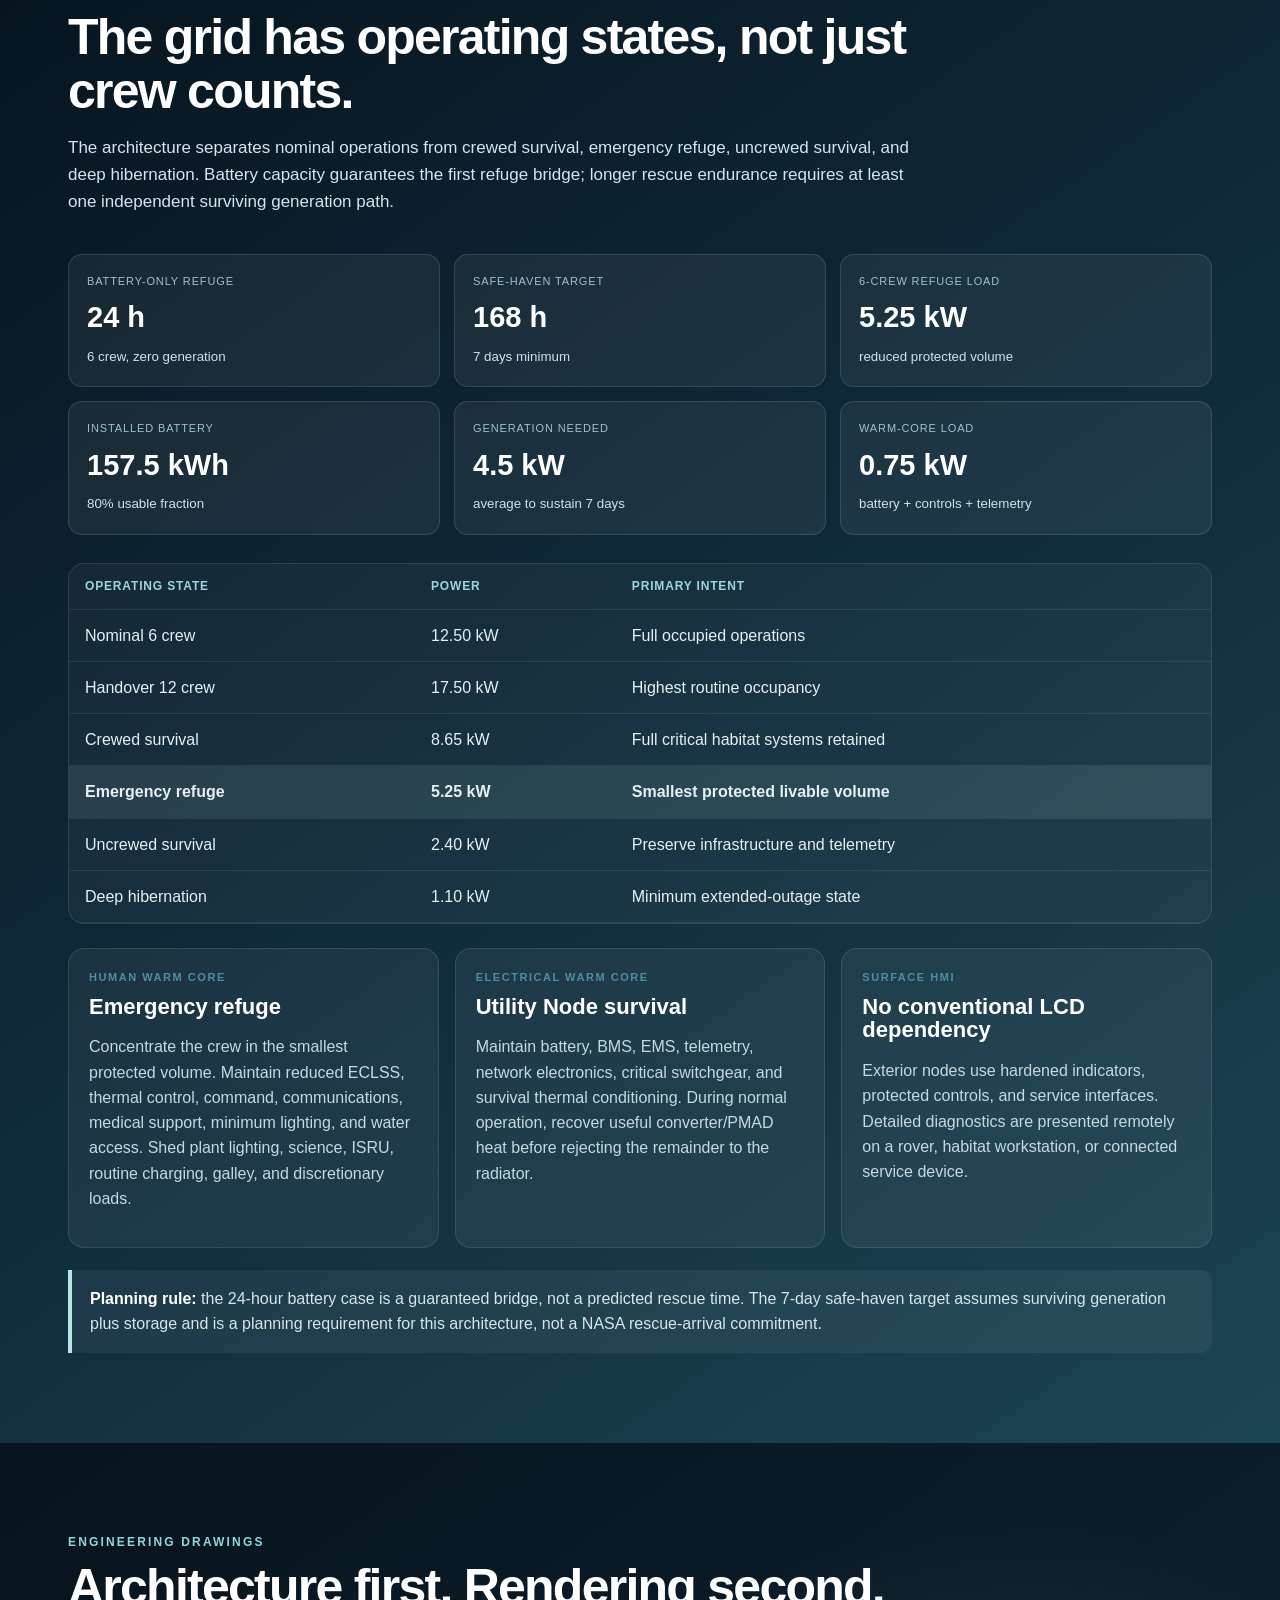
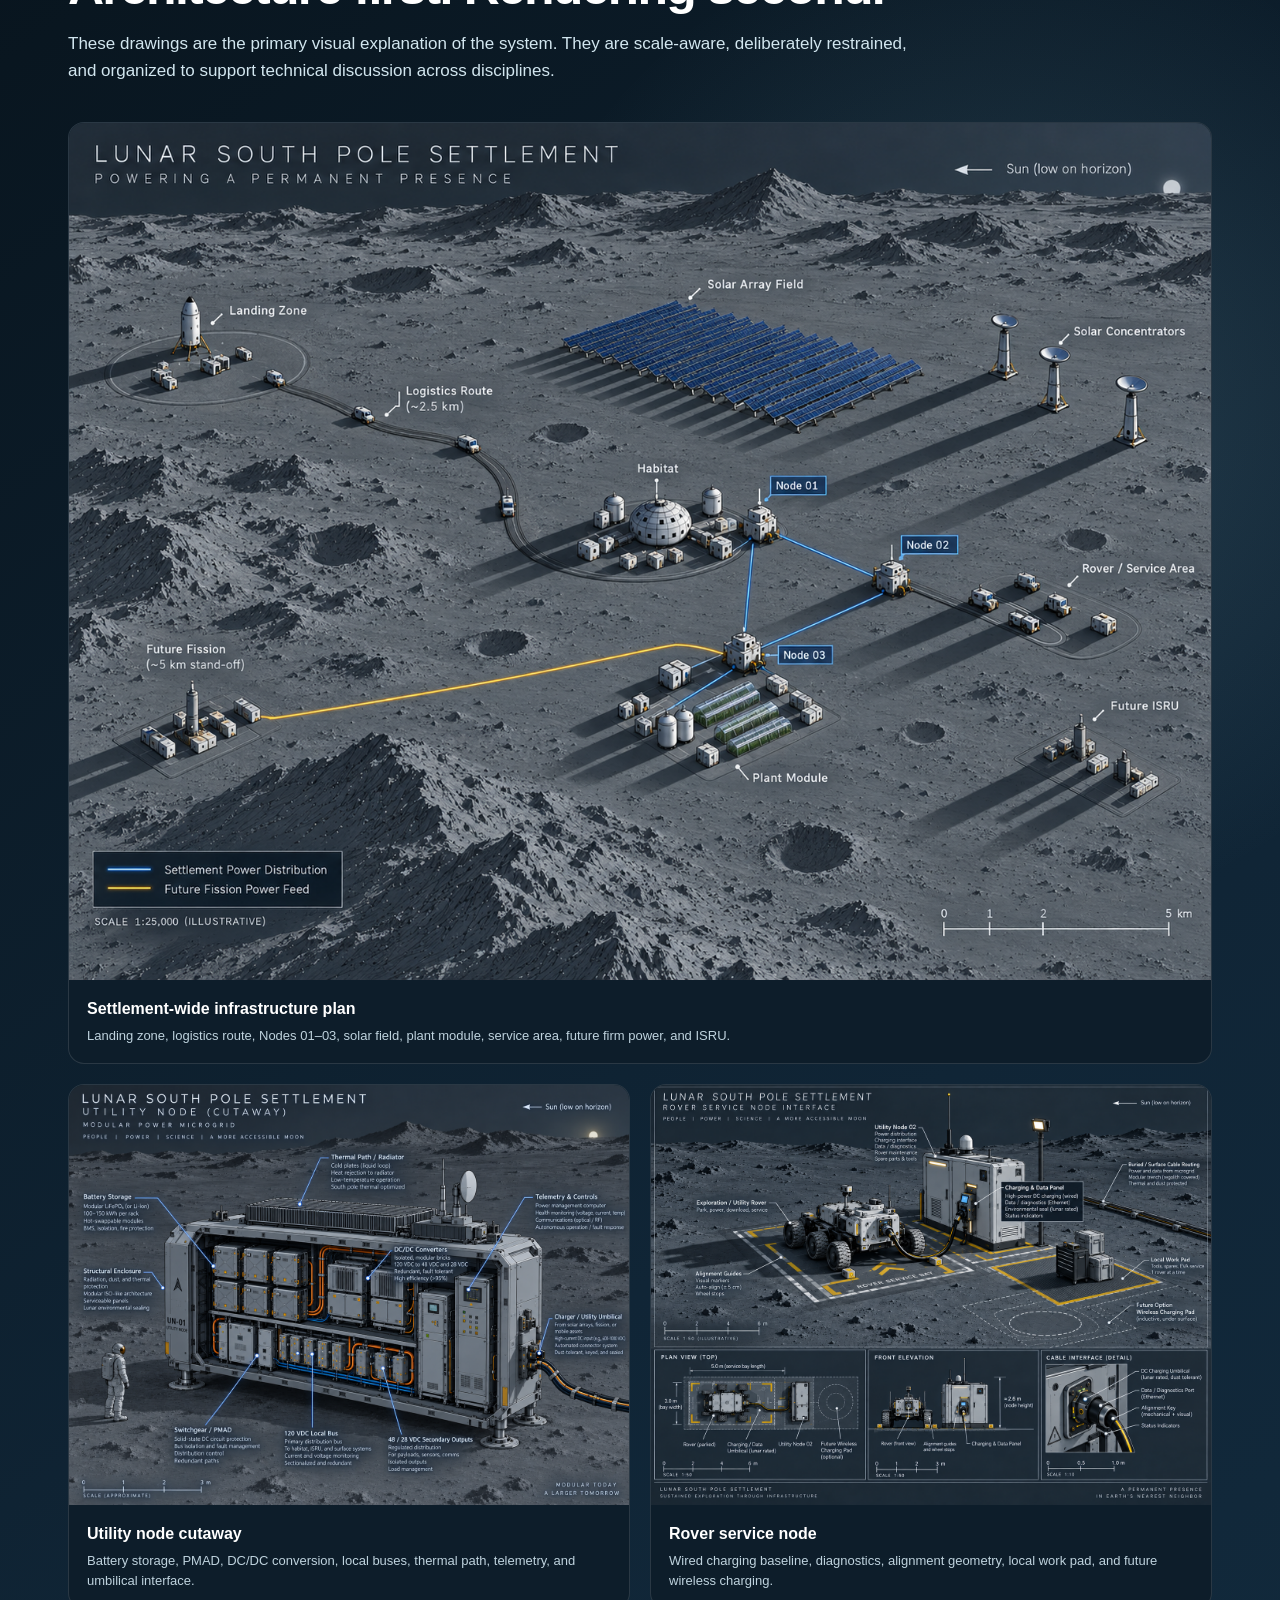
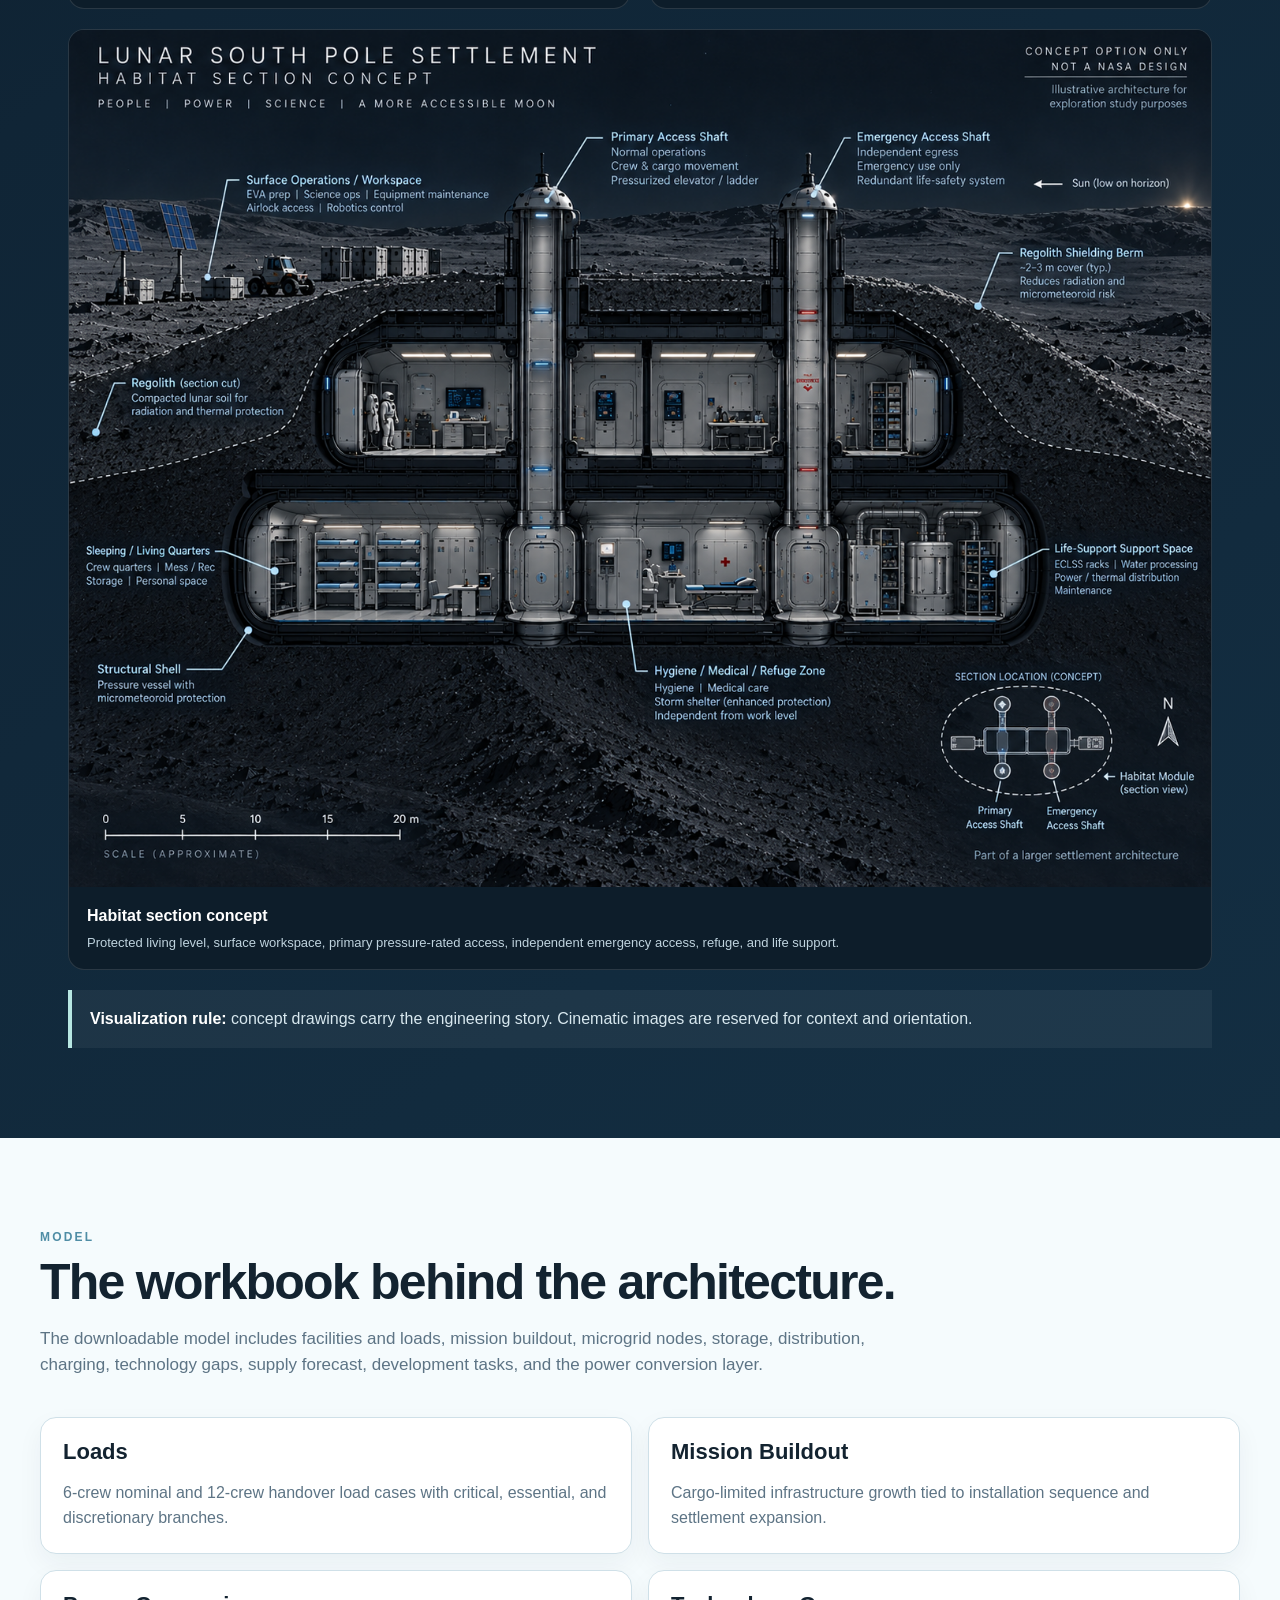
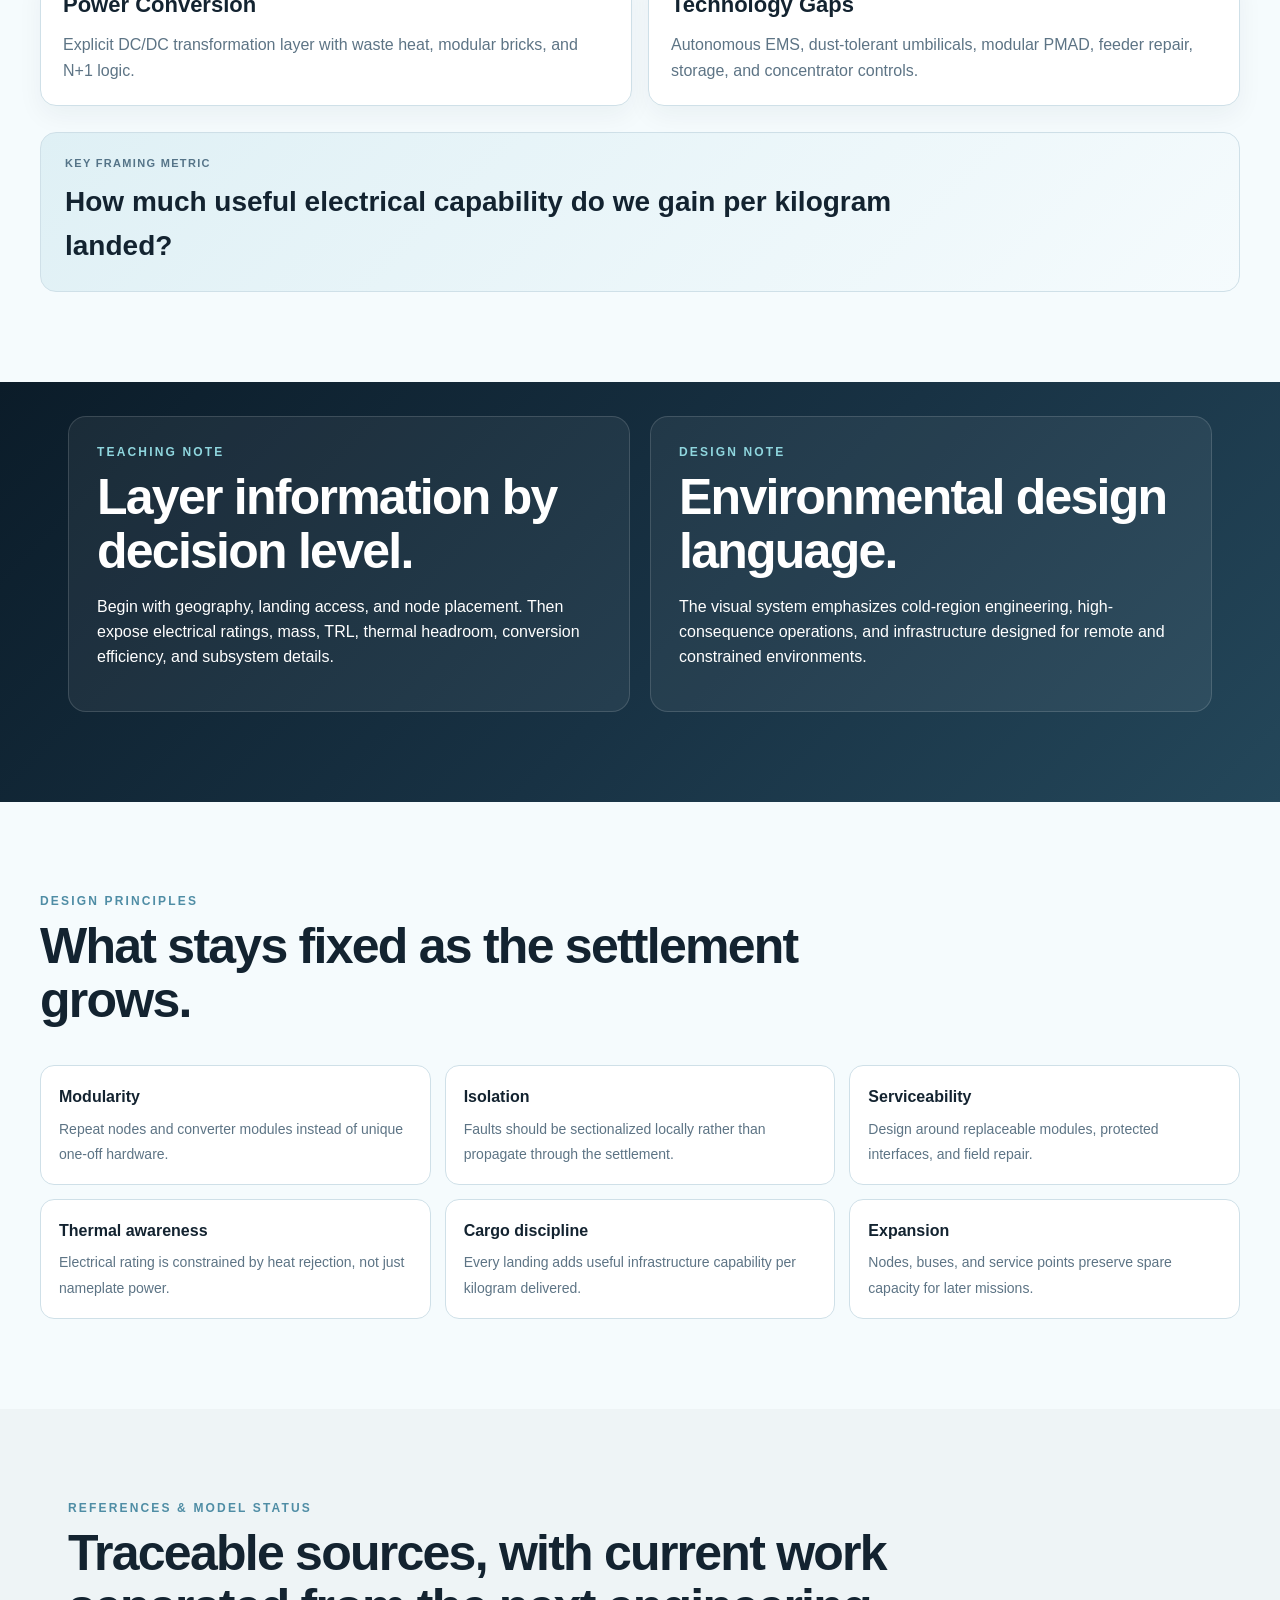
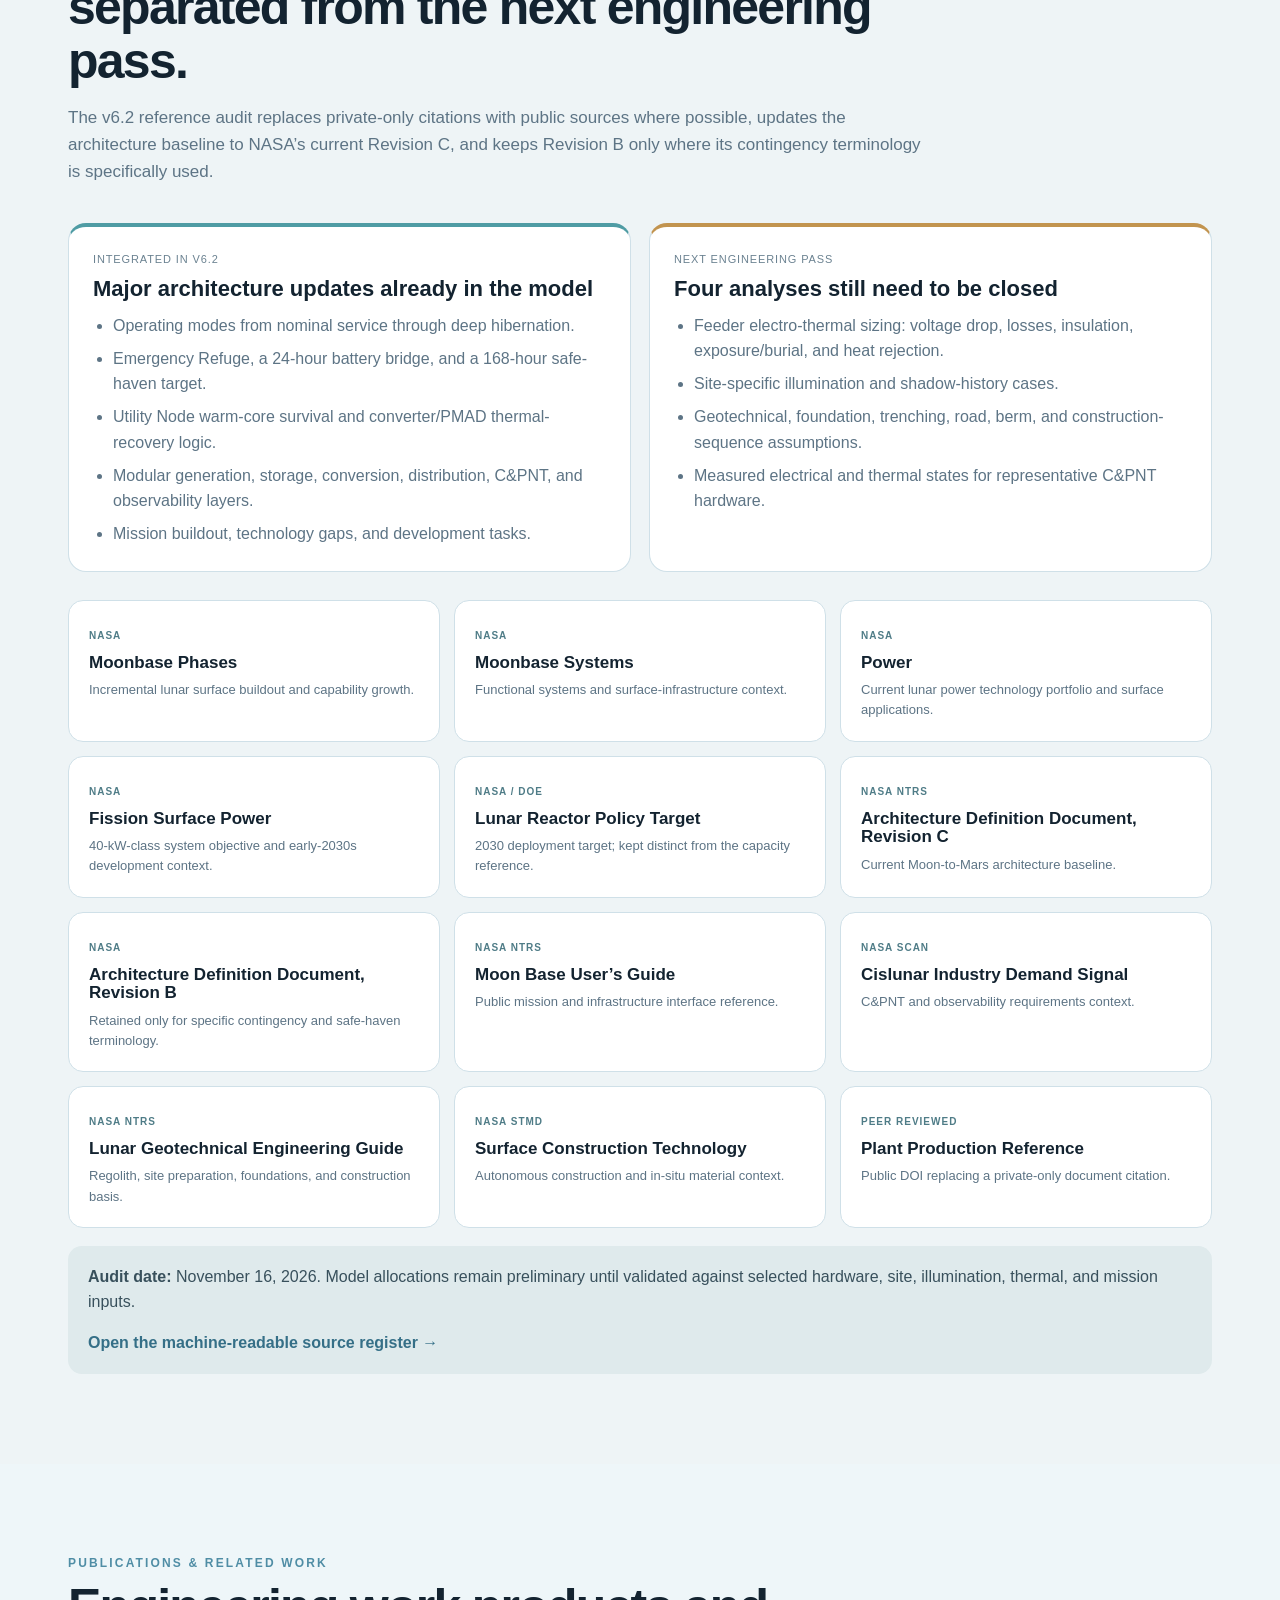
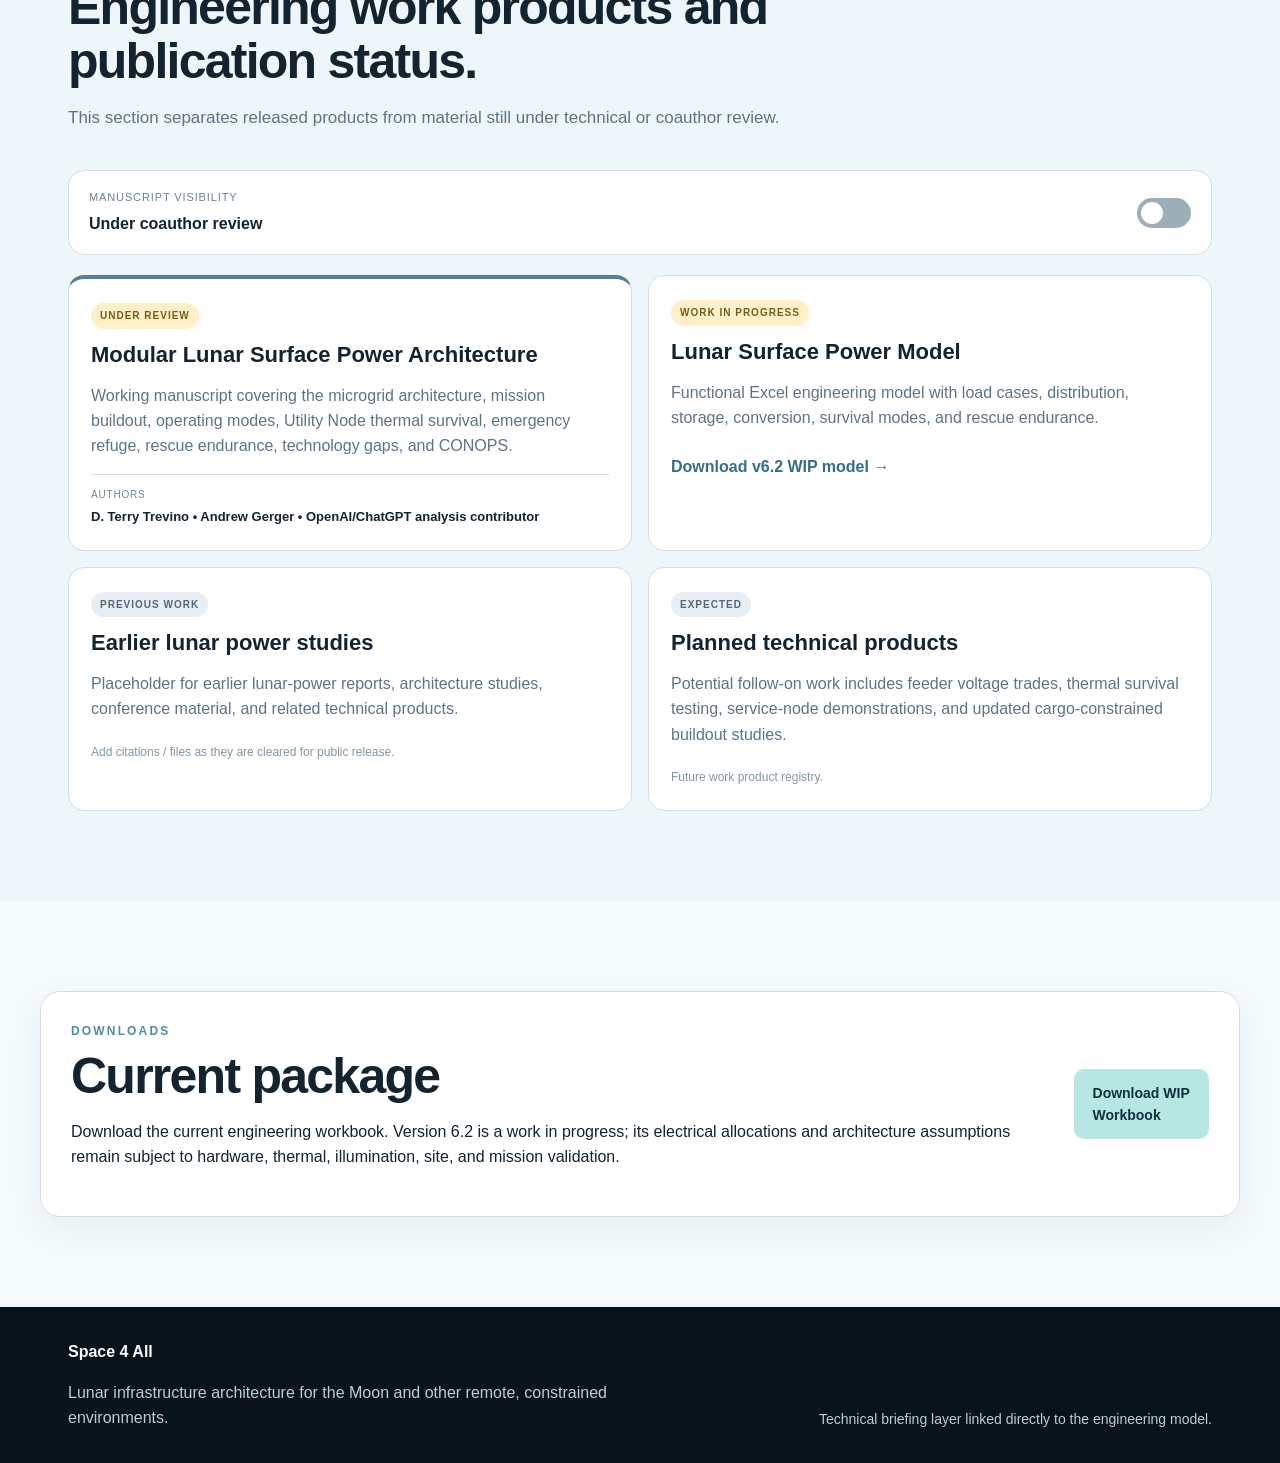
==== commit 9ad87e83: "Link Rover Operations from site navigation" ====
--- a/index.html
+++ b/index.html
@@ -22,6 +22,7 @@
         <a href="#buildout">Buildout</a>
         <a href="#validation">Flight validation</a>
         <a href="#drilldown">Interactive</a>
+        <a href="rover-operations.html">Rover Operations</a>
         <a href="#survival">Survival</a>
         <a href="#model">Model</a>
         <a href="#graphics">Graphics</a>
